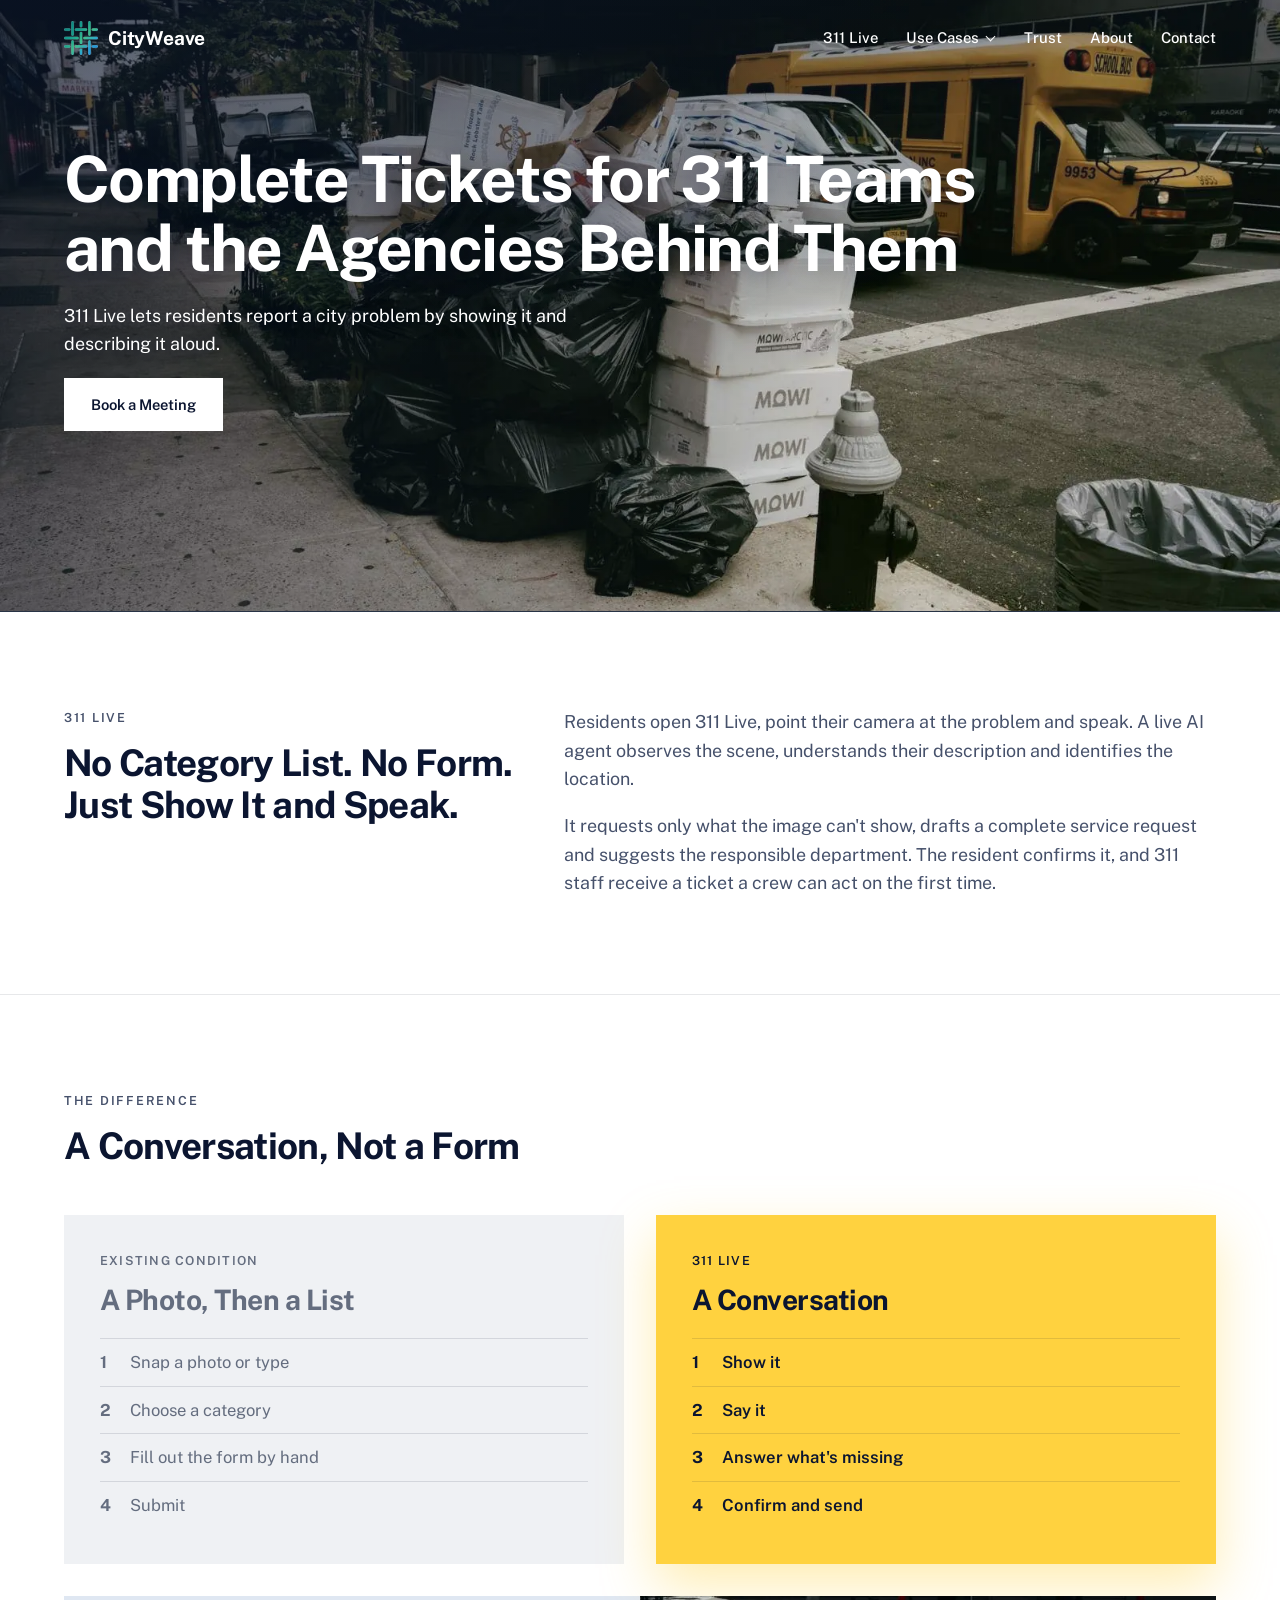
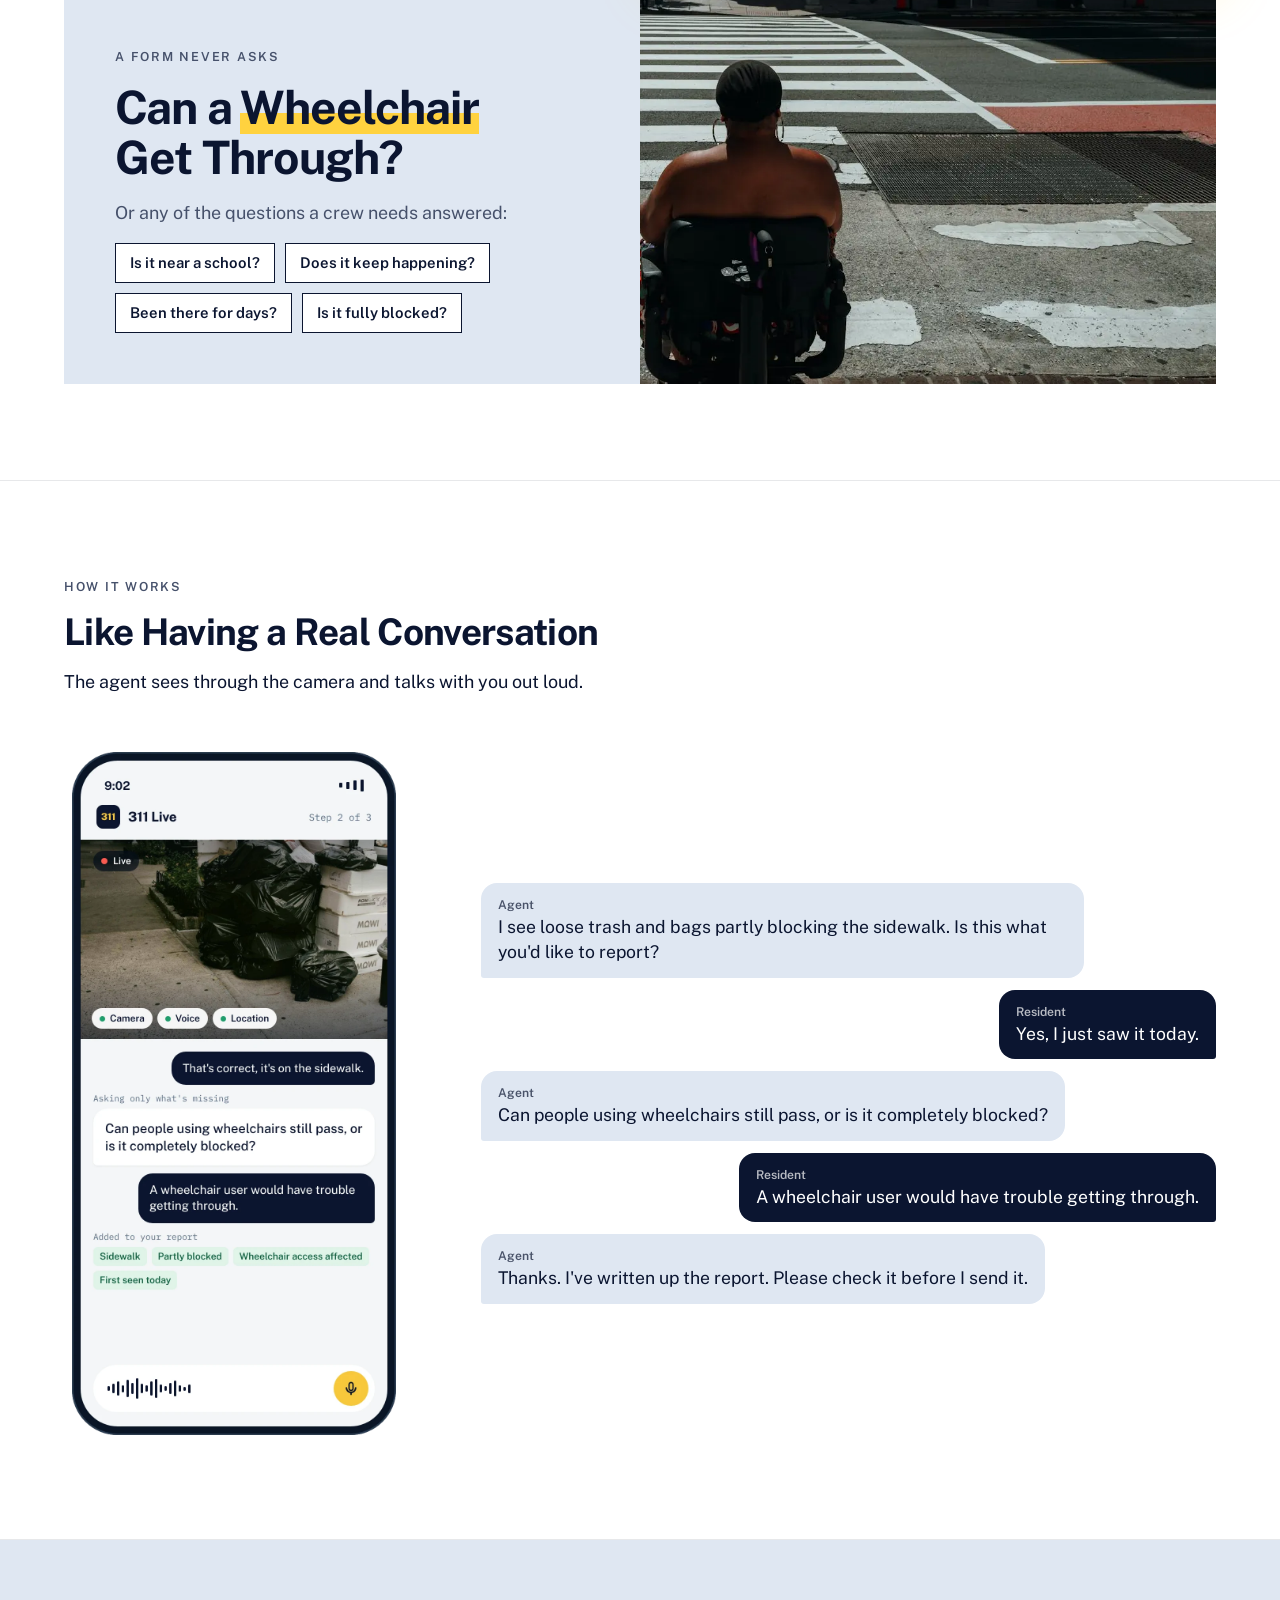
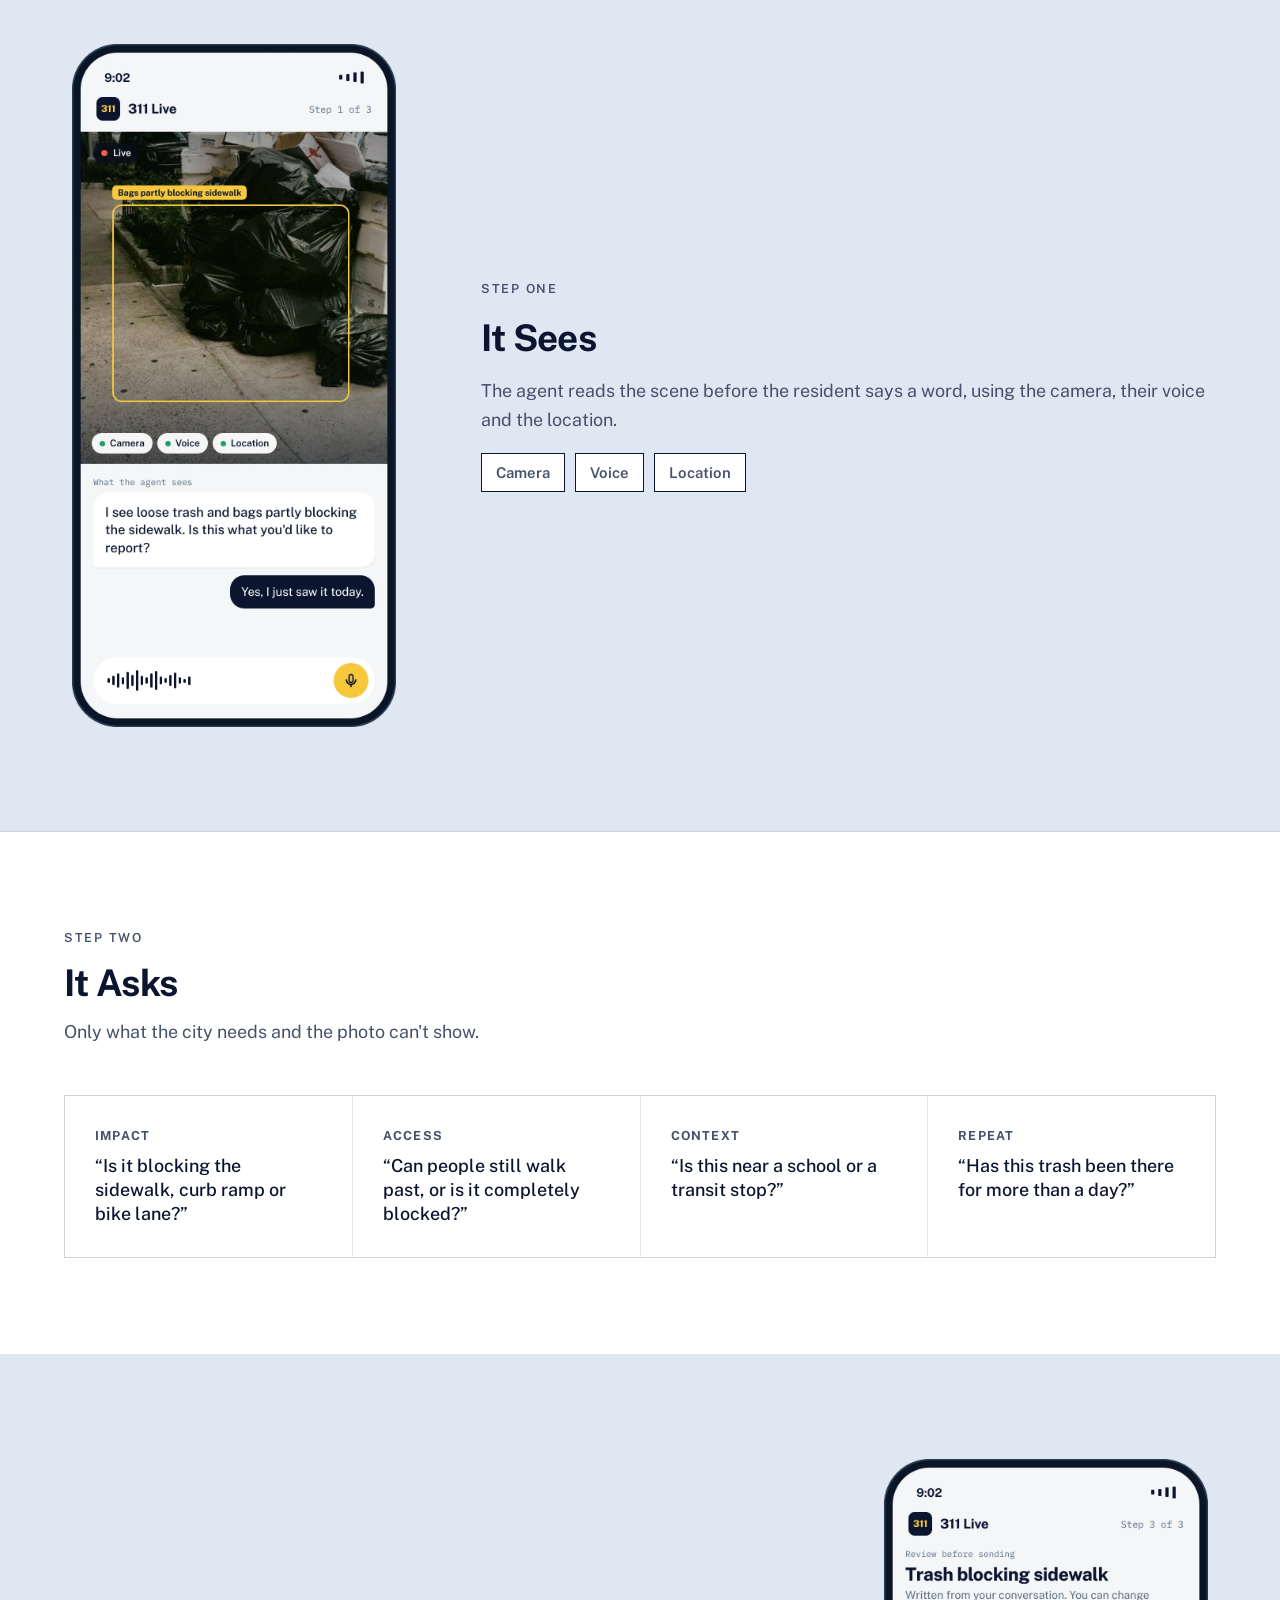
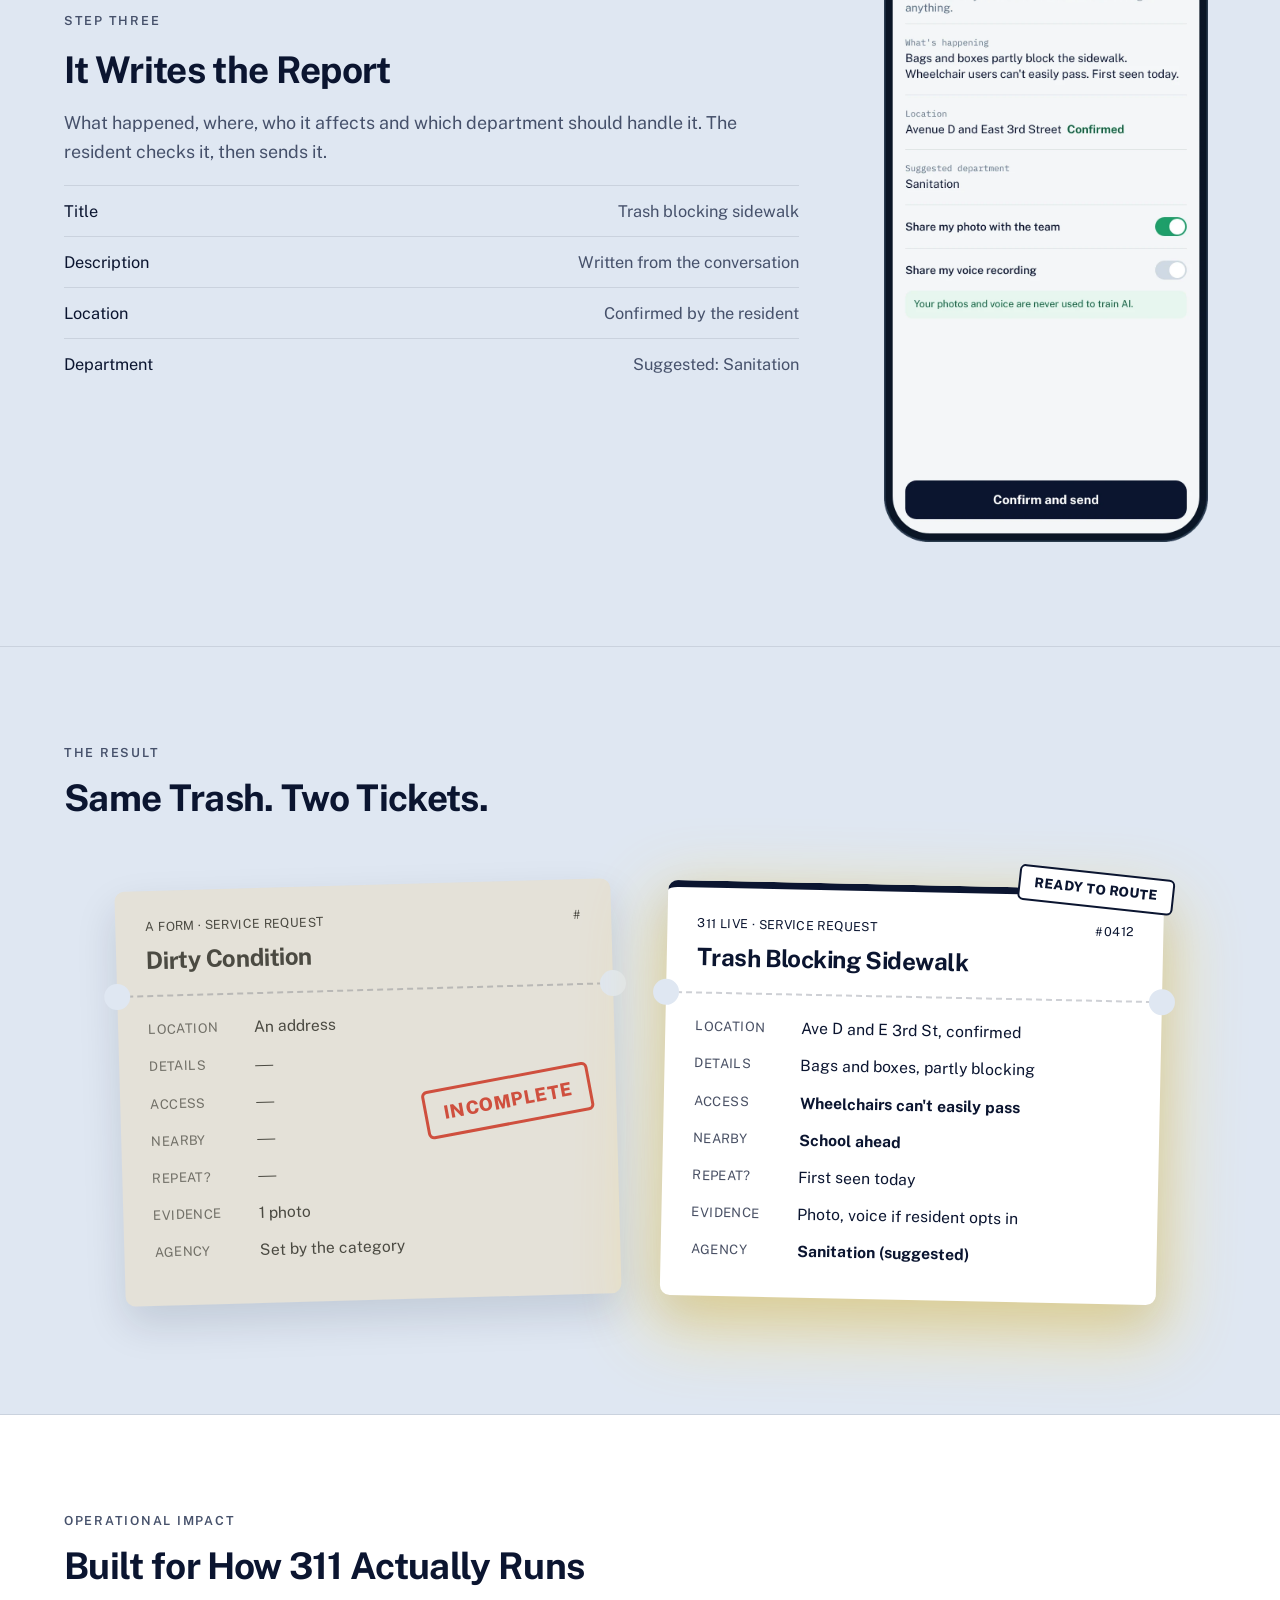
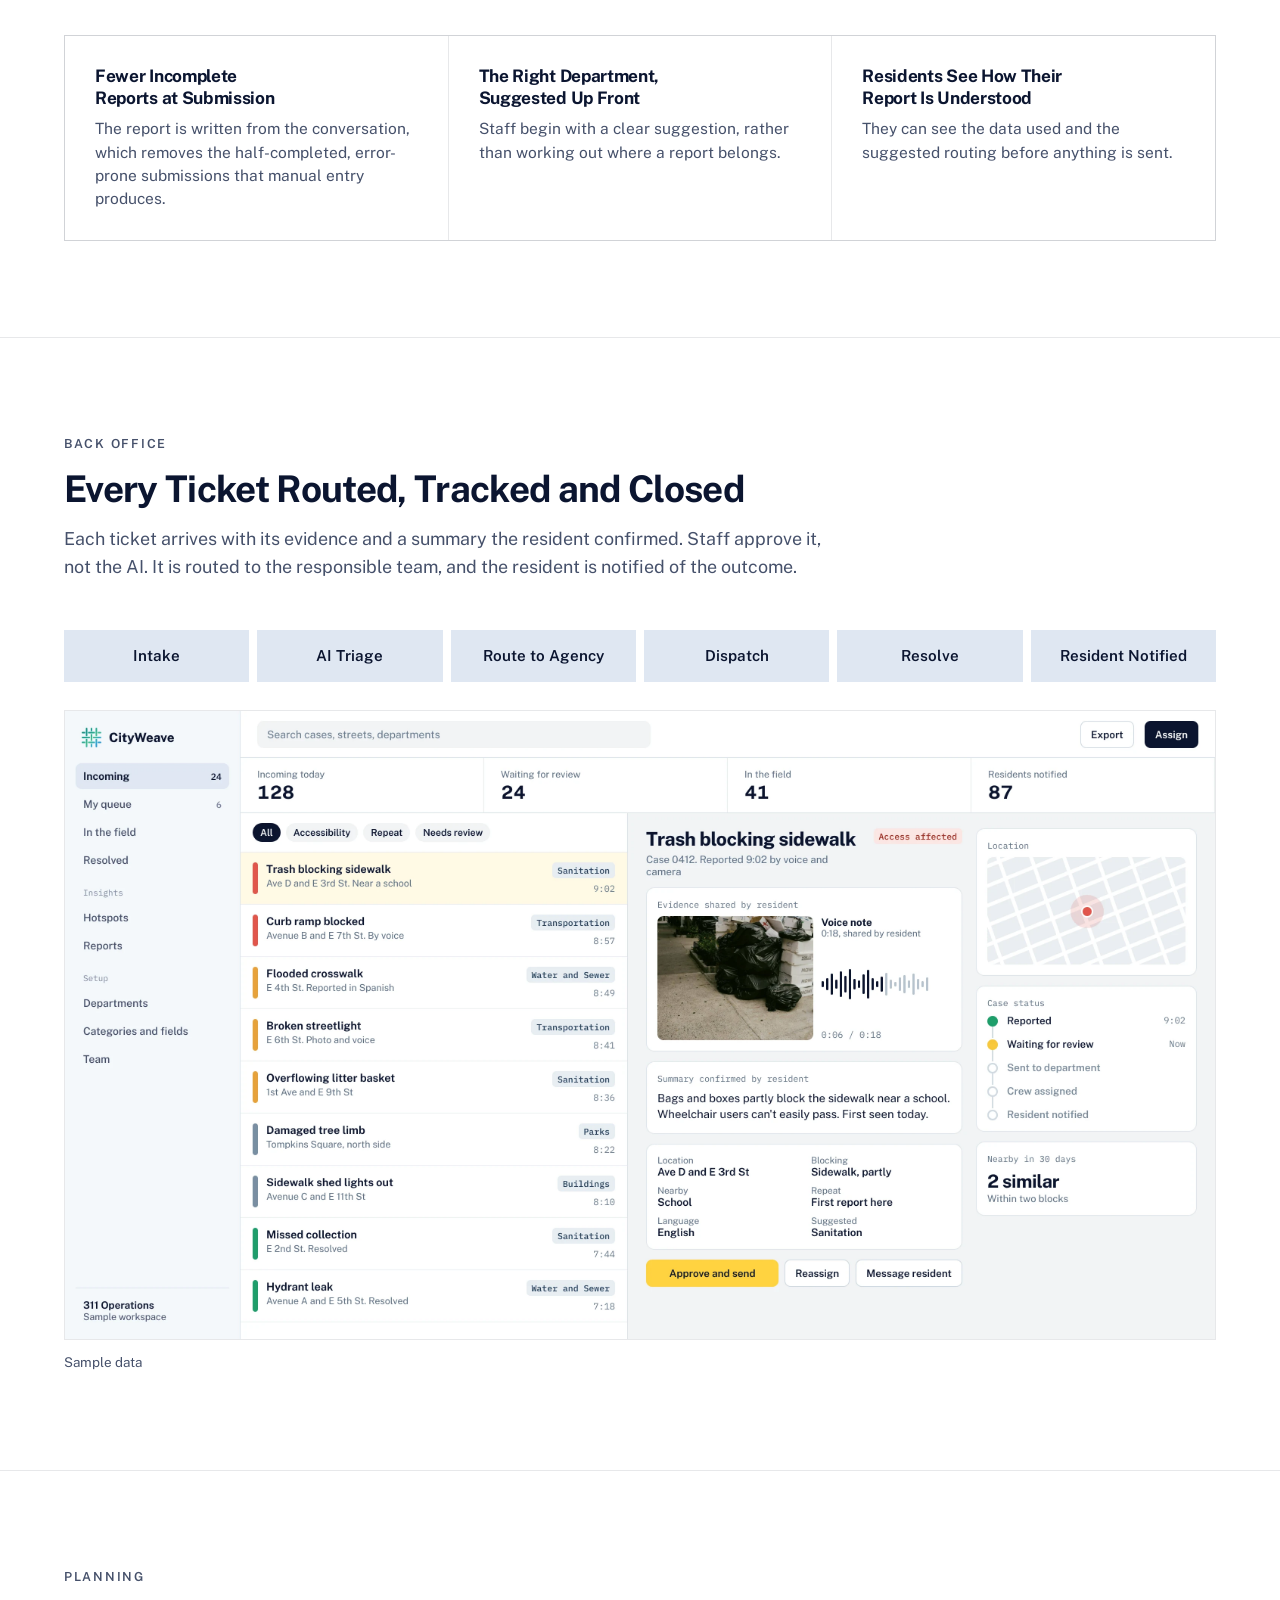
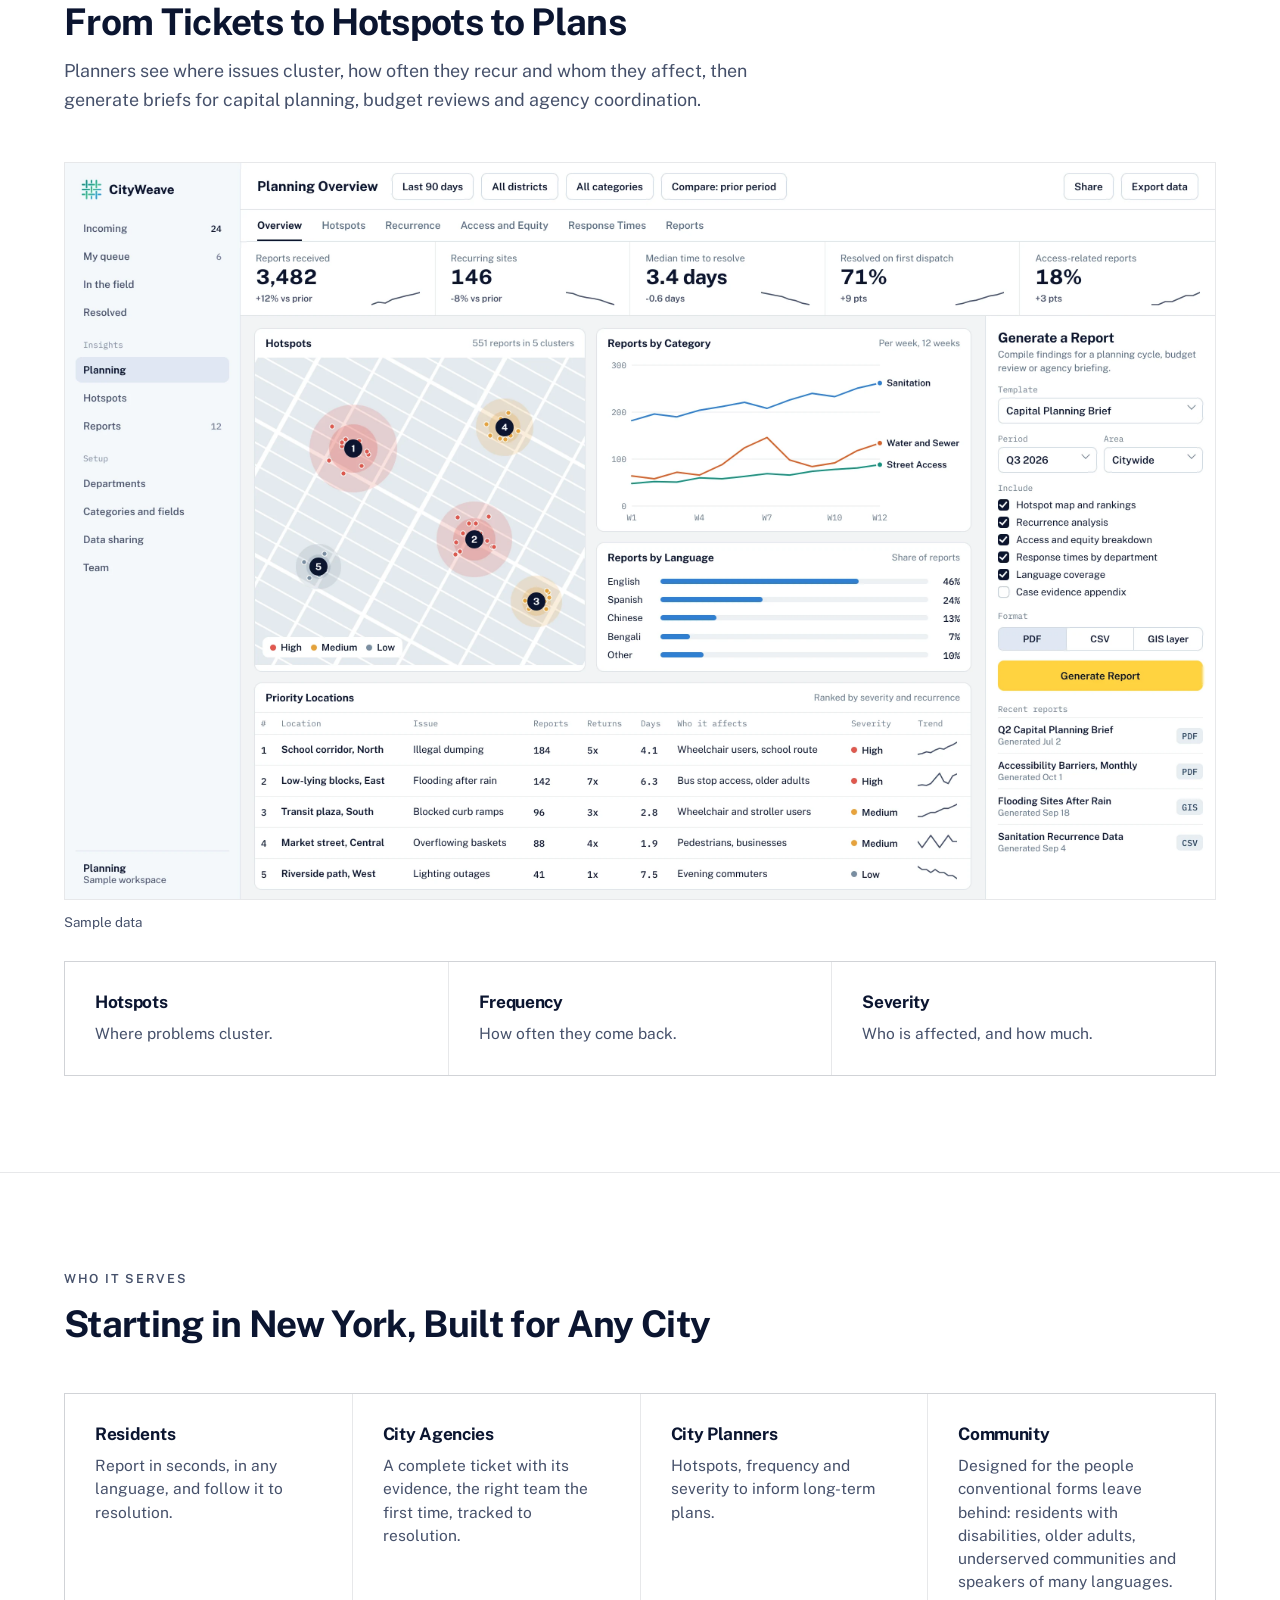
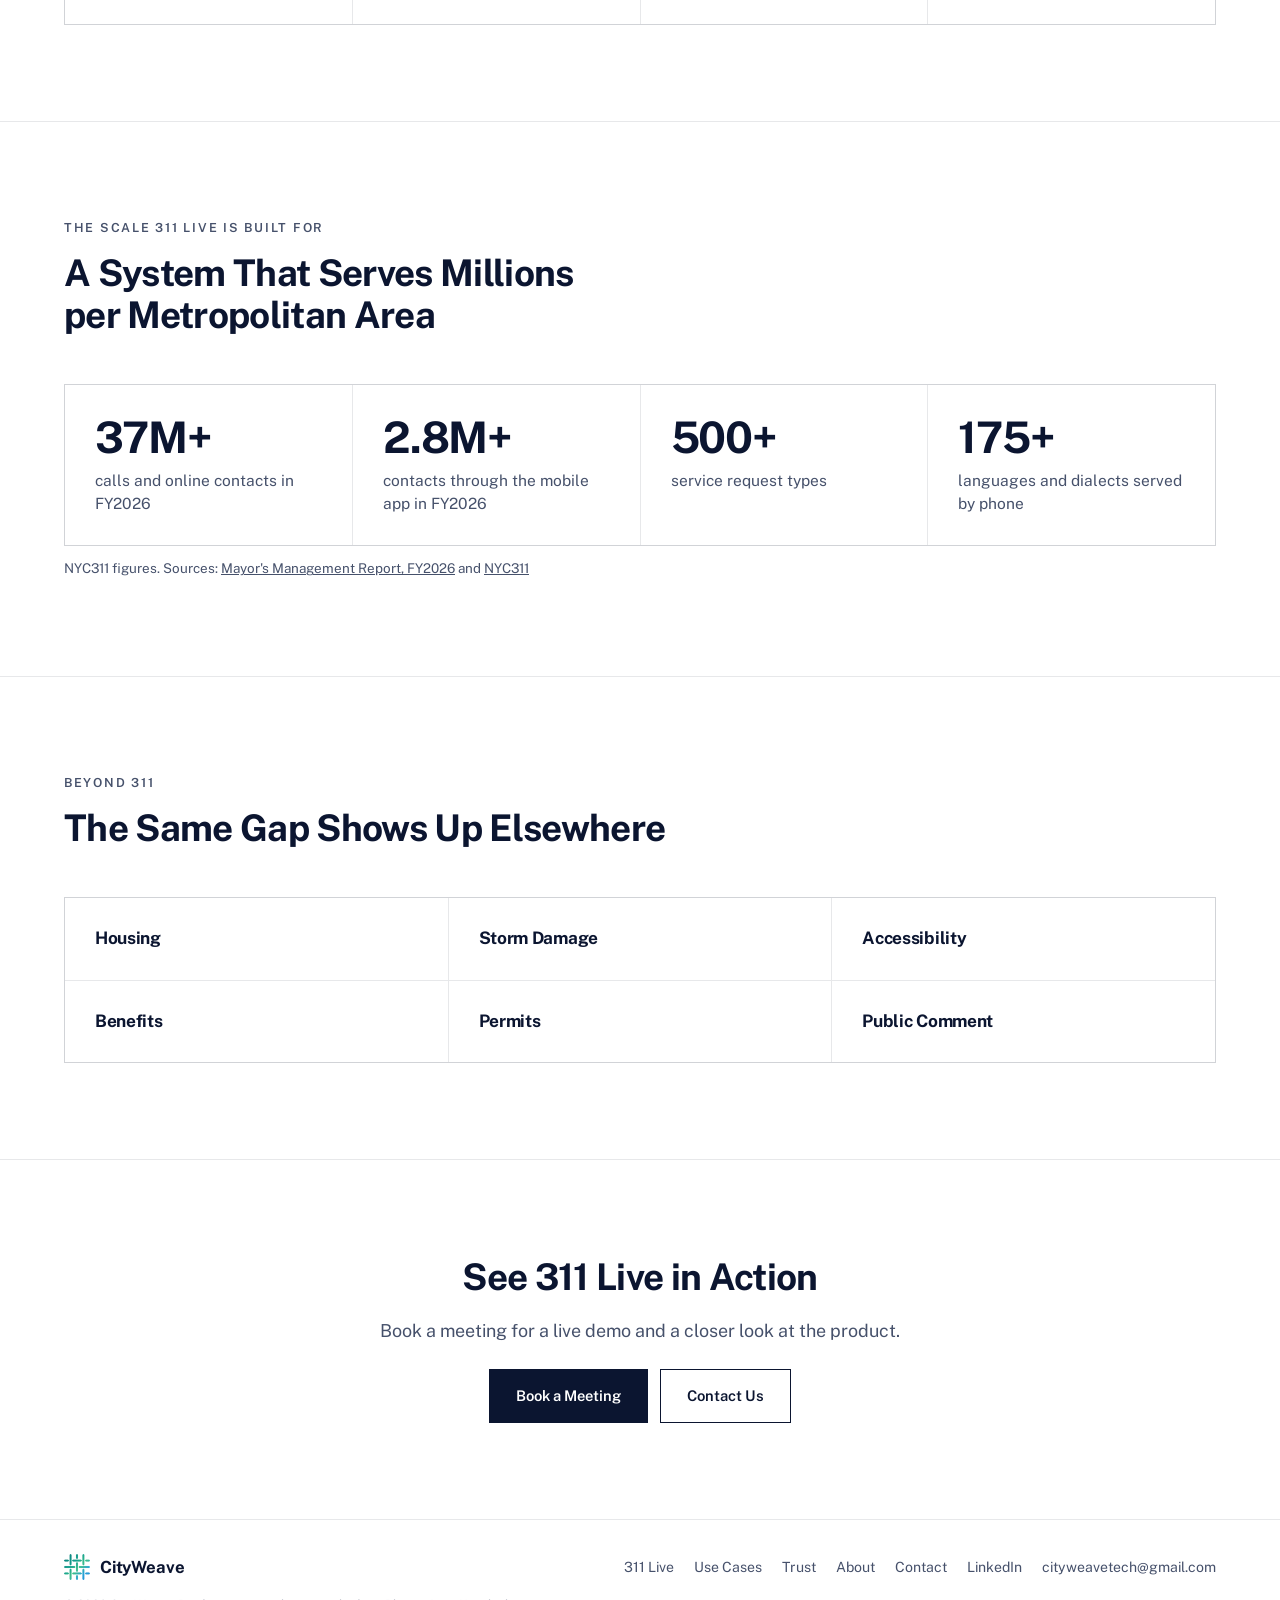
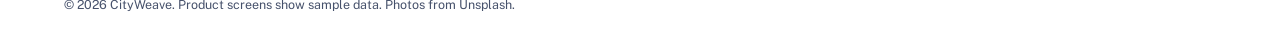
==== 311-live.html @ bf31ac62 "Make home phone screens swipeable on mobile, update The Ask, scale heading and footer Co-Authored-By" ====
<!doctype html>
<html lang="en"><head><meta charset="utf-8"><meta name="viewport" content="width=device-width,initial-scale=1,viewport-fit=cover"><meta name="claude:viewport-fit-sides" content="cover">
<title>311 Live | CityWeave</title><meta name="description" content="311 Live helps city 311 teams turn residents' photos and voice into tickets they can dispatch the first time."><meta property="og:title" content="311 Live | CityWeave"><meta property="og:description" content="311 Live helps city 311 teams turn residents' photos and voice into tickets they can dispatch the first time."><meta property="og:type" content="website">
<link rel="icon" href="assets/favicon.png" type="image/png"><link rel="stylesheet" href="assets/style.css"></head>
<body><header><div class="w bar"><a class="brand" href="index.html"><img src="assets/logo-cityweave.png" width="200" height="200" alt="">CityWeave</a><nav aria-label="Main"><a href="311-live.html">311 Live</a><div class="dd"><a href="use-cases.html" aria-haspopup="true">Use Cases<i class="car"></i></a><div class="ddm"><a href="311-live.html">City</a><a href="field-teams.html">Field Team</a><a href="campuses.html">Campus</a><a href="property.html">Property</a></div></div><a href="trust.html">Trust</a><a href="about.html">About</a><a href="contact.html">Contact</a></nav>
<details class="ham"><summary aria-label="Menu"><i></i><i></i><i></i></summary><div class="hm"><a href="311-live.html">311 Live</a><a href="use-cases.html">Use Cases</a><a class="sub" href="311-live.html">City</a><a class="sub" href="field-teams.html">Field Team</a><a class="sub" href="campuses.html">Campus</a><a class="sub" href="property.html">Property</a><a href="trust.html">Trust</a><a href="about.html">About</a><a href="contact.html">Contact</a></div></details></div></header><main><section class="hero in"><img src="assets/trash.webp" alt="Trash bags and boxes piled on a sidewalk beside a school bus"><div class="w"><h1>Complete Tickets for 311 Teams and the Agencies Behind Them</h1><p>311 Live lets residents report a city problem by showing it and describing it aloud.</p><a class="btn wh" href="https://calendly.com/cityweavetech/30min">Book a Meeting</a></div></section><section class="s"><div class="w two"><div class="a"><span class="lab">311 Live</span><h2>No Category List. No Form. Just Show It and Speak.</h2></div><div class="b"><p>Residents open 311 Live, point their camera at the problem and speak. A live AI agent observes the scene, understands their description and identifies the location.</p><p>It requests only what the image can't show, drafts a complete service request and suggests the responsible department. The resident confirms it, and 311 staff receive a ticket a crew can act on the first time.</p></div></div></section><section class="s"><div class="w"><div class="top"><span class="lab">The Difference</span><h2>A Conversation, Not a Form</h2></div><div class="ex">
<div class="exc"><small>Existing Condition</small><h3>A Photo, Then a List</h3><ol><li><b>1</b>Snap a photo or type</li><li><b>2</b>Choose a category</li><li><b>3</b>Fill out the form by hand</li><li><b>4</b>Submit</li></ol></div>
<div class="exc me"><small>311 Live</small><h3>A Conversation</h3><ol><li><b>1</b>Show it</li><li><b>2</b>Say it</li><li><b>3</b>Answer what's missing</li><li><b>4</b>Confirm and send</li></ol></div></div>
<div class="qs in"><div><span class="lab">A Form Never Asks</span><h2>Can a <em>Wheelchair</em> Get Through?</h2><p style="color:var(--mute);font-size:1.12rem">Or any of the questions a crew needs answered:</p><div class="chips"><span>Is it near a school?</span><span>Does it keep happening?</span><span>Been there for days?</span><span>Is it fully blocked?</span></div></div><img src="assets/wheelchair.webp" loading="lazy" alt="A person using a wheelchair waiting at a crosswalk, seen from behind"></div></div></section><section class="s conv-s"><div class="w"><div class="top"><span class="lab">How It Works</span><h2>Like Having a Real Conversation</h2><p style="font-size:1.12rem">The agent sees through the camera and talks with you out loud.</p></div><div class="conv"><img src="assets/phone-ask.webp" loading="lazy" alt="311 Live showing the camera and a spoken conversation">
<div class="talk"><p class="ag"><small>Agent</small>I see loose trash and bags partly blocking the sidewalk. Is this what you'd like to report?</p><p class="me"><small>Resident</small>Yes, I just saw it today.</p><p class="ag"><small>Agent</small>Can people using wheelchairs still pass, or is it completely blocked?</p><p class="me"><small>Resident</small>A wheelchair user would have trouble getting through.</p><p class="ag"><small>Agent</small>Thanks. I've written up the report. Please check it before I send it.</p></div></div></div></section><section class="s band"><div class="w conv"><img src="assets/phone-see.webp" loading="lazy" alt="The agent identifying trash bags through the camera"><div class="tx"><span class="lab">Step One</span><h2>It Sees</h2><p>The agent reads the scene before the resident says a word, using the camera, their voice and the location.</p><div class="chips"><span>Camera</span><span>Voice</span><span>Location</span></div></div></div></section><section class="s"><div class="w"><div class="top"><span class="lab">Step Two</span><h2>It Asks</h2><p style="color:var(--mute);font-size:1.12rem">Only what the city needs and the photo can't show.</p></div><div class="g g4"><div class="c qq"><small>Impact</small><p>“Is it blocking the sidewalk, curb ramp or bike lane?”</p></div><div class="c qq"><small>Access</small><p>“Can people still walk past, or is it completely blocked?”</p></div><div class="c qq"><small>Context</small><p>“Is this near a school or a transit stop?”</p></div><div class="c qq"><small>Repeat</small><p>“Has this trash been there for more than a day?”</p></div></div></div></section><section class="s band"><div class="w conv rev"><div class="tx"><span class="lab">Step Three</span><h2>It Writes the Report</h2><p>What happened, where, who it affects and which department should handle it. The resident checks it, then sends it.</p><ul class="fl2"><li>Title <span>Trash blocking sidewalk</span></li><li>Description <span>Written from the conversation</span></li><li>Location <span>Confirmed by the resident</span></li><li>Department <span>Suggested: Sanitation</span></li></ul></div><img src="assets/phone-report.webp" loading="lazy" alt="A written report ready for the resident to confirm"></div></section><section class="s band"><div class="w"><div class="top"><span class="lab">The Result</span><h2>Same Trash. Two Tickets.</h2></div><div class="tix"><article class="tkt"><small><span>A Form &middot; Service Request</span><span>#</span></small><h3>Dirty Condition</h3><div class="perf"></div><dl><div><dt>Location</dt><dd>An address</dd></div><div><dt>Details</dt><dd><i class="nil"></i></dd></div><div><dt>Access</dt><dd><i class="nil"></i></dd></div><div><dt>Nearby</dt><dd><i class="nil"></i></dd></div><div><dt>Repeat?</dt><dd><i class="nil"></i></dd></div><div><dt>Evidence</dt><dd>1 photo</dd></div><div><dt>Agency</dt><dd>Set by the category</dd></div></dl><span class="stamp no">Incomplete</span></article>
<article class="tkt ok"><small><span>311 Live &middot; Service Request</span><span>#0412</span></small><h3>Trash Blocking Sidewalk</h3><div class="perf"></div><dl><div><dt>Location</dt><dd>Ave D and E 3rd St, confirmed</dd></div><div><dt>Details</dt><dd>Bags and boxes, partly blocking</dd></div><div><dt>Access</dt><dd><b>Wheelchairs can't easily pass</b></dd></div><div><dt>Nearby</dt><dd><b>School ahead</b></dd></div><div><dt>Repeat?</dt><dd>First seen today</dd></div><div><dt>Evidence</dt><dd>Photo, voice if resident opts in</dd></div><div><dt>Agency</dt><dd><b>Sanitation (suggested)</b></dd></div></dl><span class="stamp go">Ready to Route</span></article></div></div></section><section class="s"><div class="w"><div class="top"><span class="lab">Operational Impact</span><h2>Built for How 311 Actually Runs</h2></div><div class="g g3"><div class="c"><h3>Fewer Incomplete Reports at Submission</h3><p>The report is written from the conversation, which removes the half-completed, error-prone submissions that manual entry produces.</p></div><div class="c"><h3>The Right Department, Suggested Up Front</h3><p>Staff begin with a clear suggestion, rather than working out where a report belongs.</p></div><div class="c"><h3>Residents See How Their Report Is Understood</h3><p>They can see the data used and the suggested routing before anything is sent.</p></div></div></div></section><section class="s"><div class="w"><div class="top"><span class="lab">Back Office</span><h2>Every Ticket Routed, Tracked and Closed</h2><p style="color:var(--mute);font-size:1.12rem">Each ticket arrives with its evidence and a summary the resident confirmed. Staff approve it, not the AI. It is routed to the responsible team, and the resident is notified of the outcome.</p></div><ol class="flow"><li>Intake</li><li>AI Triage</li><li>Route to Agency</li><li>Dispatch</li><li>Resolve</li><li>Resident Notified</li></ol><div class="shotw" tabindex="0" role="group" aria-label="CityWeave back office with a case queue, evidence, summary and status"><img class="shot" src="assets/console-cases.webp" loading="lazy" alt="CityWeave back office with a case queue, evidence, summary and status"></div><p class="cap">Sample data<span class="swipe">. Swipe to see more</span></p></div></section><section class="s"><div class="w"><div class="top"><span class="lab">Planning</span><h2>From Tickets to Hotspots to Plans</h2><p style="color:var(--mute);font-size:1.12rem">Planners see where issues cluster, how often they recur and whom they affect, then generate briefs for capital planning, budget reviews and agency coordination.</p></div><div class="shotw" tabindex="0" role="group" aria-label="Planning dashboard with hotspot map, category trends, language coverage, ranked locations and a report generator"><img class="shot" src="assets/console-hotspots.webp" loading="lazy" alt="Planning dashboard with hotspot map, category trends, language coverage, ranked locations and a report generator"></div><p class="cap">Sample data<span class="swipe">. Swipe to see more</span></p><div style="height:28px"></div><div class="g g3"><div class="c"><h3>Hotspots</h3><p>Where problems cluster.</p></div><div class="c"><h3>Frequency</h3><p>How often they come back.</p></div><div class="c"><h3>Severity</h3><p>Who is affected, and how much.</p></div></div></div></section><section class="s"><div class="w"><div class="top"><span class="lab">Who It Serves</span><h2>Starting in New York, Built for Any City</h2></div><div class="g g4"><div class="c"><h3>Residents</h3><p>Report in seconds, in any language, and follow it to resolution.</p></div><div class="c"><h3>City Agencies</h3><p>A complete ticket with its evidence, the right team the first time, tracked to resolution.</p></div><div class="c"><h3>City Planners</h3><p>Hotspots, frequency and severity to inform long-term plans.</p></div><div class="c"><h3>Community</h3><p>Designed for the people conventional forms leave behind: residents with disabilities, older adults, underserved communities and speakers of many languages.</p></div></div></div></section><section class="s"><div class="w"><div class="top"><span class="lab">The Scale 311 Live Is Built For</span><h2>A System That Serves Millions per Metropolitan Area</h2></div><div class="g g4 stat"><div class="c"><strong>37M+</strong><p>calls and online contacts in FY2026</p></div><div class="c"><strong>2.8M+</strong><p>contacts through the mobile app in FY2026</p></div><div class="c"><strong>500+</strong><p>service request types</p></div><div class="c"><strong>175+</strong><p>languages and dialects served by phone</p></div></div><p class="cap">NYC311 figures. Sources: <a href="https://www.nyc.gov/assets/operations/downloads/pdf/mmr2026/311.pdf">Mayor's Management Report, FY2026</a> and <a href="https://portal.311.nyc.gov/about-nyc-311/">NYC311</a></p></div></section><section class="s"><div class="w"><div class="top"><span class="lab">Beyond 311</span><h2>The Same Gap Shows Up Elsewhere</h2></div><div class="g g3"><div class="c"><h3>Housing</h3></div><div class="c"><h3>Storm Damage</h3></div><div class="c"><h3>Accessibility</h3></div><div class="c"><h3>Benefits</h3></div><div class="c"><h3>Permits</h3></div><div class="c"><h3>Public Comment</h3></div></div></div></section><section class="s ctr"><div class="w"><h2>See 311 Live in Action</h2><p>Book a meeting for a live demo and a closer look at the product.</p><div class="btns"><a class="btn" href="https://calendly.com/cityweavetech/30min">Book a Meeting</a><a class="btn ln" href="mailto:cityweavetech@gmail.com">Contact Us</a></div></div></section></main><footer><div class="w"><a class="brand" href="index.html"><img src="assets/logo-cityweave.png" width="200" height="200" alt="">CityWeave</a><div class="fl"><a href="311-live.html">311 Live</a><a href="use-cases.html">Use Cases</a><a href="trust.html">Trust</a><a href="about.html">About</a><a href="contact.html">Contact</a><a href="https://www.linkedin.com/company/cityweave/">LinkedIn</a><a href="mailto:cityweavetech@gmail.com">cityweavetech@gmail.com</a></div>
<div class="fine">© 2026 CityWeave. Product screens show sample data. Photos from Unsplash.</div></div></footer><script>if('scrollRestoration' in history){history.scrollRestoration='manual'}if(!location.hash){window.scrollTo(0,0)}addEventListener('pageshow',function(){if(!location.hash){window.scrollTo(0,0)}});(function(){var h=document.querySelector('header');function f(){h.classList.toggle('on',window.scrollY>40)}f();addEventListener('scroll',f,{passive:true})})();(function(){var d=document.querySelector('.dd'),m=document.querySelector('.ham');if(d&&window.matchMedia('(hover:none)').matches){d.firstElementChild.addEventListener('click',function(e){if(!d.classList.contains('open')){e.preventDefault();d.classList.add('open')}})}document.addEventListener('click',function(e){if(d&&!d.contains(e.target))d.classList.remove('open');if(m&&m.open&&!m.contains(e.target))m.open=false})})();</script></body></html>
---- assets/style.css ----
/* Layout: Mori's structure. Full-bleed photo hero, 12-column text sections, hairline image grids, one tinted band, centered call to action. */
@font-face{font-family:"Public Sans";src:url(public-sans-latin-wght-normal.woff2) format("woff2");font-weight:100 900;font-display:swap}
:root{--ink:#0B1530;--mute:#46516B;--ice:#DFE7F2;--ice2:#F1F5FA;--line:#0B153019;--yellow:#FFD23F;--white:#fff;--sans:"Public Sans",Helvetica,Arial,sans-serif;--gl:max(24px,env(safe-area-inset-left,0px));--gr:max(24px,env(safe-area-inset-right,0px))}
*{box-sizing:border-box}
html{color-scheme:light}
body{margin:0;background:var(--white);color:var(--ink);font:400 17px/1.6 var(--sans);-webkit-font-smoothing:antialiased}
img{display:block;max-width:100%;height:auto}
a{color:inherit}
h1,h2,h3,p{margin:0}
h1,h2,h3{font-weight:700;letter-spacing:-.018em;text-wrap:balance}
:focus-visible{outline:3px solid var(--yellow);outline-offset:3px}
.w{max-width:1200px;margin-inline:auto;padding-left:var(--gl);padding-right:var(--gr)}
.lab{font-size:.78rem;font-weight:600;letter-spacing:.14em;text-transform:uppercase;color:var(--mute)}
.s{border-bottom:1px solid var(--line);padding-block:clamp(64px,8vw,96px)}
.s h2{font-size:clamp(1.9rem,3vw,2.3rem);line-height:1.15}
.two{display:grid;grid-template-columns:repeat(12,1fr);gap:48px}
.two>.a{grid-column:span 5;display:flex;flex-direction:column;gap:14px}
.two>.b{grid-column:span 7;display:flex;flex-direction:column;gap:18px;font-size:1.12rem;color:var(--mute)}
.top{display:flex;flex-direction:column;gap:14px;margin-bottom:clamp(36px,4vw,48px);max-width:760px}
.btn{display:inline-block;padding:14px 26px;font-size:.92rem;font-weight:600;text-decoration:none;text-align:center;border:1px solid var(--ink);background:var(--ink);color:#fff}
.btn:hover{background:#26335a}
.btn.wh{background:#fff;color:var(--ink);border-color:#fff}.btn.wh:hover{background:var(--yellow);border-color:var(--yellow)}
.btn.ln{background:transparent;color:var(--ink)}.btn.ln:hover{background:var(--ice)}
/* header */
header{position:fixed;inset:0 0 auto;z-index:50;color:#fff;transition:background .25s,color .25s;padding-top:env(safe-area-inset-top,0px)}
header.on{background:#fff;color:var(--ink);box-shadow:0 1px 0 var(--line)}
.bar{height:76px;display:flex;align-items:center;justify-content:space-between;gap:20px}
.brand{display:flex;align-items:center;gap:10px;text-decoration:none;font-weight:700;font-size:1.2rem;letter-spacing:-.01em}
.brand img{width:34px;height:34px}
nav{display:flex;align-items:center;gap:28px;font-size:.93rem;font-weight:500}
nav a{text-decoration:none}nav a:hover{text-decoration:underline;text-underline-offset:5px}
.ham{display:none;position:relative}
.ham summary{list-style:none;cursor:pointer;width:32px;height:24px;display:flex;flex-direction:column;justify-content:space-between;padding:4px 0}
.ham summary::-webkit-details-marker{display:none}
.ham summary i{display:block;height:2px;background:currentColor}
.hm{position:absolute;right:0;top:36px;width:230px;background:#fff;color:var(--ink);padding:10px 18px;box-shadow:0 16px 40px #0b153033;display:flex;flex-direction:column}
.hm a{padding:10px 0;text-decoration:none;font-weight:500;border-bottom:1px solid var(--line)}.hm a:last-child{border:0}
/* hero */
.hero{position:relative;color:#fff;border-bottom:1px solid var(--line);background:#2b3648}
.hero>img{position:absolute;inset:0;width:100%;height:100%;object-fit:cover}
.hero:after{content:"";position:absolute;inset:0;background:linear-gradient(90deg,#0b153080 0,#0b153040 45%,#0b153000 72%),linear-gradient(180deg,#0b153059 0,#0b153000 60%)}
.hero .w{position:relative;z-index:2;padding-top:clamp(130px,16vh,170px);padding-bottom:48px;display:flex;flex-direction:column;gap:20px;align-items:flex-start}
.hero h1{font-size:clamp(2.5rem,5vw,4rem);line-height:1.08;max-width:15em;letter-spacing:-.025em;text-shadow:0 1px 24px #0b153059}
.hero p{font-size:clamp(1.05rem,1.4vw,1.2rem);max-width:33em;line-height:1.55;text-shadow:0 1px 16px #0b153080}
.hero.home{min-height:max(640px,min(100vh,900px))}
.hero.in{min-height:max(460px,min(68vh,620px))}
/* hairline grids */
.g{display:grid;gap:1px;background:var(--line);border:1px solid var(--line)}
.g>*{background:#fff;min-width:0}
.g2{grid-template-columns:repeat(2,1fr)}.g3{grid-template-columns:repeat(3,1fr)}.g4{grid-template-columns:repeat(4,1fr)}.g5{grid-template-columns:repeat(5,1fr)}
.card{display:flex;flex-direction:column;text-decoration:none}
.card img{width:100%;aspect-ratio:3/2;object-fit:cover}
.card div{padding:clamp(22px,2.6vw,32px);display:flex;flex-direction:column;gap:8px}
.card h3{font-size:1.25rem}.card p{color:var(--mute);font-size:1rem}
.card span{margin-top:10px;font-size:.92rem;font-weight:600}
.card:hover span{text-decoration:underline;text-underline-offset:4px}
.c{padding:clamp(22px,2.4vw,30px);display:flex;flex-direction:column;gap:8px}
.c h3{font-size:1.08rem;line-height:1.25}.c p{color:var(--mute);font-size:.97rem;line-height:1.5}
.c img{width:44px;height:44px;margin-bottom:6px}
.wide{width:100%}
.shot{border:1px solid var(--line);width:100%}
.cap{margin-top:12px;font-size:.84rem;color:var(--mute)}
.band{background:var(--ice)}
.band .two>.b{color:var(--ink)}
.phones{display:grid;gap:clamp(16px,3vw,36px);align-items:start}
.phones.p3{grid-template-columns:repeat(3,1fr);max-width:960px;margin-inline:auto}
.phones.p4{grid-template-columns:repeat(4,1fr)}
figure{margin:0;display:flex;flex-direction:column;gap:12px;min-width:0}
figcaption{font-size:.95rem;color:var(--mute);line-height:1.4}figcaption b{display:block;color:var(--ink);font-size:1.05rem}
.logos{display:grid;grid-template-columns:repeat(3,1fr)}
.logos>div{padding:30px 24px;display:flex;align-items:center;justify-content:center;gap:16px}
.logos img{max-height:84px;width:auto}
.logos .u img{max-height:62px}
.ctr{text-align:center}.ctr .w{display:flex;flex-direction:column;align-items:center;gap:18px}
.ctr p{color:var(--mute);font-size:1.12rem;max-width:32em}
.btns{display:flex;flex-wrap:wrap;gap:12px;justify-content:center;margin-top:6px}
dl{margin:0}.tk dl div{display:grid;grid-template-columns:100px 1fr;gap:10px;padding:10px 0;border-top:1px solid var(--line);font-size:.97rem}
.tk dt{color:var(--mute)}.tk dd{margin:0;font-weight:500}
.tk h3{font-size:1.3rem;margin:4px 0 12px}
.tk .c.o{background:var(--ice2)}.tk .c.o dd{font-weight:400;color:var(--mute)}
.conv{display:grid;grid-template-columns:minmax(0,340px) minmax(0,1fr);gap:clamp(32px,6vw,80px);align-items:center}
.talk{display:flex;flex-direction:column;gap:12px;font-size:1.1rem;line-height:1.4}
.talk p{max-width:82%;padding:13px 17px;border-radius:16px}
.talk .ag{background:var(--ice);border-bottom-left-radius:3px;align-self:flex-start}
.talk .me{background:var(--ink);color:#fff;border-bottom-right-radius:3px;align-self:flex-end}
.talk small{display:block;font-size:.76rem;font-weight:600;opacity:.7;margin-bottom:2px}
.mail{font-weight:600;overflow-wrap:anywhere}
footer{padding-block:34px;font-size:.88rem;color:var(--mute);padding-bottom:max(34px,env(safe-area-inset-bottom,0px))}
footer .w{display:flex;flex-wrap:wrap;gap:14px 28px;align-items:center;justify-content:space-between}
footer .brand{color:var(--ink);font-size:1.05rem}footer .brand img{width:26px;height:26px}
.fl{display:flex;flex-wrap:wrap;gap:8px 20px}.fl a{text-decoration:none}.fl a:hover{text-decoration:underline}
.fine{flex-basis:100%;font-size:.78rem}
@media (max-width:900px){
 nav{display:none}.ham{display:block}
 .conv{grid-template-columns:1fr}.conv>img{max-width:min(300px,100%);margin-inline:auto}
 .two{grid-template-columns:1fr;gap:18px}.two>.a,.two>.b{grid-column:auto}
 .g3,.g4,.g5{grid-template-columns:repeat(2,1fr)}
 .phones.p4{grid-template-columns:repeat(2,1fr)}
}
@media (max-width:620px){
 body{font-size:16px}
 .g2,.g3,.g4,.g5{grid-template-columns:1fr}
 .phones.p3{grid-template-columns:1fr;max-width:300px;margin-inline:auto}
 .phones.p4{display:flex;gap:16px;overflow-x:auto;scroll-snap-type:x mandatory;-webkit-overflow-scrolling:touch;scrollbar-width:none;margin-inline:calc(-1*var(--gl)) calc(-1*var(--gr));padding-inline:var(--gl) var(--gr);scroll-padding-inline:var(--gl)}
 .phones.p4::-webkit-scrollbar{display:none}
 .phones.p4>figure{flex:0 0 min(76vw,300px);scroll-snap-align:start}
 .phones.p4:after{content:"";flex:0 0 1px}
 .swipe2{display:block}
 .logos{grid-template-columns:1fr}
 .hero.home{min-height:max(600px,min(100vh,900px))}
 .hero:after{background:linear-gradient(180deg,#0b153099 0,#0b153073 50%,#0b153000 72%)}
 .btns,.btns .btn{width:100%}
}
@media (prefers-reduced-motion:reduce){header{transition:none}}

/* kraft tickets, after the pitch deck */
.tix{display:grid;grid-template-columns:1fr 1fr;gap:clamp(24px,4vw,48px);max-width:1040px;margin-inline:auto;padding-block:18px}
.tkt{position:relative;background:#E4E1D8;color:#4B4A42;border-radius:10px;padding:26px 30px 28px;transform:rotate(-1.6deg);box-shadow:0 18px 40px #0b153022;min-width:0}
.tkt.ok{background:#fff;color:var(--ink);transform:rotate(1.2deg);border-top:7px solid var(--ink);box-shadow:0 24px 70px 10px #ffd23f73,0 18px 40px #0b153022}
.tkt small{display:flex;justify-content:space-between;gap:12px;font-size:.78rem;letter-spacing:.03em;text-transform:uppercase}
.tkt h3{font-size:clamp(1.2rem,1.9vw,1.5rem);margin-top:4px;color:inherit}
.perf{position:relative;border-top:2px dashed #0b153033;margin:16px -30px 14px}
.perf:before,.perf:after{content:"";position:absolute;top:-14px;width:26px;height:26px;border-radius:50%;background:var(--ice)}
.perf:before{left:-13px}.perf:after{right:-13px}
.tkt dl div{display:grid;grid-template-columns:96px 1fr;gap:10px;padding:6px 0;font-size:.98rem}
.tkt dt{font-size:.82rem;letter-spacing:.03em;text-transform:uppercase;opacity:.75;padding-top:2px}
.tkt dd{margin:0}.tkt dd b{font-weight:700}
.tkt i.nil{display:inline-block;width:18px;height:1px;background:currentColor;vertical-align:middle}
.stamp{position:absolute;font-weight:800;letter-spacing:.04em;text-transform:uppercase;border-radius:6px}
.stamp.no{right:24px;top:47%;color:#CF4F3E;border:3px solid #CF4F3E;padding:7px 16px;font-size:1.15rem;transform:rotate(-9deg)}
.stamp.go{right:-10px;top:-24px;background:#fff;color:var(--ink);border:2.5px solid var(--ink);padding:5px 14px;font-size:.84rem;transform:rotate(5deg)}
.stat strong{font-size:clamp(2.2rem,3.4vw,2.9rem);font-weight:700;letter-spacing:-.025em;line-height:1.05}
.stat small{font-size:.8rem;color:var(--mute);line-height:1.4;margin-top:6px}
.ex{display:grid;grid-template-columns:1fr 1fr;gap:clamp(20px,3vw,32px);align-items:stretch}
.exc{padding:clamp(24px,3vw,36px);display:flex;flex-direction:column;gap:6px;background:#EFF1F4;color:#646D7F}
.exc.me{background:var(--yellow);color:var(--ink);box-shadow:0 22px 50px #ffd23f66}
.exc small{font-size:.78rem;font-weight:600;letter-spacing:.1em;text-transform:uppercase}
.exc h3{font-size:clamp(1.4rem,2.2vw,1.8rem);color:inherit;margin-bottom:10px}
.exc ol{list-style:none;margin:0;padding:0;display:flex;flex-direction:column}
.exc li{display:grid;grid-template-columns:30px 1fr;padding:12px 0;border-top:1px solid #0b15301f;font-size:1.04rem;line-height:1.35}
.exc.me li{font-weight:600}.exc li b{font-weight:700}
.qs{display:grid;grid-template-columns:1fr 1fr;background:var(--ice);border-bottom:1px solid var(--line)}
.qs>div{padding:clamp(48px,7vw,88px) clamp(24px,5vw,72px);display:flex;flex-direction:column;gap:16px;justify-content:center}
.qs>img{width:100%;height:100%;min-height:340px;object-fit:cover}
.qs h2{font-size:clamp(2.1rem,3.6vw,3rem);line-height:1.08;font-weight:700;letter-spacing:-.02em}
.qs em{font-style:normal;background:linear-gradient(transparent 62%,var(--yellow) 62%)}
.chips{display:flex;flex-wrap:wrap;gap:10px}.chips span{border:1px solid var(--ink);padding:7px 14px;font-size:.93rem;font-weight:600;background:#fff}
.tx{display:flex;flex-direction:column;gap:18px;font-size:1.12rem;color:var(--mute)}
.tx h2{color:var(--ink);font-size:clamp(1.9rem,3vw,2.3rem);line-height:1.15}
.conv.rev{grid-template-columns:minmax(0,1fr) minmax(0,340px)}
.fl2{margin:0;padding:0;list-style:none;display:flex;flex-direction:column;color:var(--ink);font-size:1.02rem}
.fl2 li{display:flex;justify-content:space-between;gap:16px;padding:12px 0;border-top:1px solid var(--line)}.fl2 li span{color:var(--mute)}
.qq small{font-size:.78rem;font-weight:700;letter-spacing:.1em;text-transform:uppercase;color:var(--mute)}
.qq p{color:var(--ink);font-size:1.12rem;line-height:1.35;font-weight:500}
.rt{display:grid;grid-template-columns:1fr auto;border-top:1px solid #0b153033;font-size:1.04rem}
.rt>*{padding:13px 0;border-bottom:1px solid #0b153033}.rt b{font-weight:700;text-align:right;padding-left:16px}
.flow{list-style:none;margin:0 0 28px;padding:0;display:grid;grid-template-columns:repeat(6,1fr);gap:8px}
.flow li{background:var(--ice);padding:14px 12px;font-weight:600;font-size:.95rem;text-align:center;position:relative}
.more{display:inline-block;margin-top:22px;font-weight:600;text-underline-offset:4px}
@media (max-width:900px){.ex,.qs{grid-template-columns:1fr}.conv.rev{grid-template-columns:1fr}.conv.rev>img{order:-1}.flow{grid-template-columns:repeat(3,1fr)}}
@media (max-width:620px){.flow{grid-template-columns:repeat(2,1fr)}}
.dd{position:relative;padding-block:14px}
.car{display:inline-block;width:7px;height:7px;margin:0 2px 3px 8px;border-right:1.6px solid currentColor;border-bottom:1.6px solid currentColor;transform:rotate(45deg)}
.ddm{display:none;position:absolute;left:-18px;top:100%;min-width:190px;background:#fff;color:var(--ink);box-shadow:0 16px 40px #0b153033;flex-direction:column;padding:8px 0}
.dd.open .ddm{display:flex}
@media (hover:hover){.dd:hover .ddm,.dd:focus-within .ddm{display:flex}}
.ddm a{padding:9px 18px;white-space:nowrap}.ddm a:hover{background:var(--ice);text-decoration:none}
.hm a.sub{padding-left:16px;font-weight:400;color:var(--mute)}
.hero .uph{position:absolute;left:auto;top:auto;right:max(4vw,calc((100vw - 1200px)/2 + 40px));bottom:-150px;width:300px;height:auto;z-index:2;filter:drop-shadow(0 24px 40px #0b153080)}
.hero.in{overflow:hidden}
.qs.in{margin-top:clamp(20px,3vw,32px);border:0}
.qs.in>div{padding:clamp(32px,4vw,56px)}
.qs.in>img{min-height:280px}
@media (max-width:1180px){.hero .uph{display:none}}
.shotw{overflow-x:auto;-webkit-overflow-scrolling:touch}
.swipe{display:none}.swipe2{display:none;margin-top:14px;font-size:.84rem;color:var(--mute)}
@media (max-width:760px){.swipe{display:inline}}
@media (min-width:621px) and (max-width:900px){.g3>:last-child:nth-child(odd),.g5>:last-child:nth-child(odd){grid-column:1/-1}}
@media (max-width:760px){.shotw .shot{width:820px;max-width:none}}
.bigc{display:flex;justify-content:center;margin-top:clamp(36px,5vw,56px)}
.btn.big{background:var(--yellow);border-color:var(--yellow);color:var(--ink);font-size:clamp(1.1rem,1.6vw,1.3rem);font-weight:700;padding:20px 48px;box-shadow:0 14px 34px #ffd23f73}
.btn.big:hover{background:#ffc400;border-color:#ffc400}
@media (max-width:620px){.btn.big{width:100%}}
/* comparison */
.vs{display:grid;grid-template-columns:repeat(3,1fr) 1.25fr;gap:14px;align-items:stretch}
.vc{background:#EFF1F4;color:#7E8798;padding:26px 22px;display:flex;flex-direction:column;gap:16px;min-width:0}
.vc svg.ic{width:42px;height:42px}
.vc h3{font-size:1.08rem;color:#646D7F}
.vc ul{list-style:none;margin:0;padding:0;display:flex;flex-direction:column;gap:11px;font-size:.92rem}
.vc li{display:grid;grid-template-columns:20px 1fr;gap:9px;line-height:1.3}
.vc li svg{width:18px;height:18px;margin-top:1px}
.vc.me{background:var(--yellow);color:var(--ink);padding:36px 28px;margin-block:-14px;box-shadow:0 22px 50px #ffd23f66}
.vc.me h3{color:var(--ink);font-size:1.5rem}
.vc.me ul{font-size:1.03rem;font-weight:600}
.pic{width:100%;height:clamp(240px,34vw,460px);object-fit:cover}
@media (max-width:900px){.vs{grid-template-columns:repeat(3,1fr)}.vc.me{grid-column:1/-1;grid-row:1;margin:0 0 4px}}
@media (max-width:760px){.tix{grid-template-columns:1fr;gap:48px}.tkt,.tkt.ok{transform:none}.stamp.go{right:10px}}
@media (max-width:620px){.vs{grid-template-columns:1fr}.stamp.no{top:43%;bottom:auto;right:16px;font-size:1rem}}
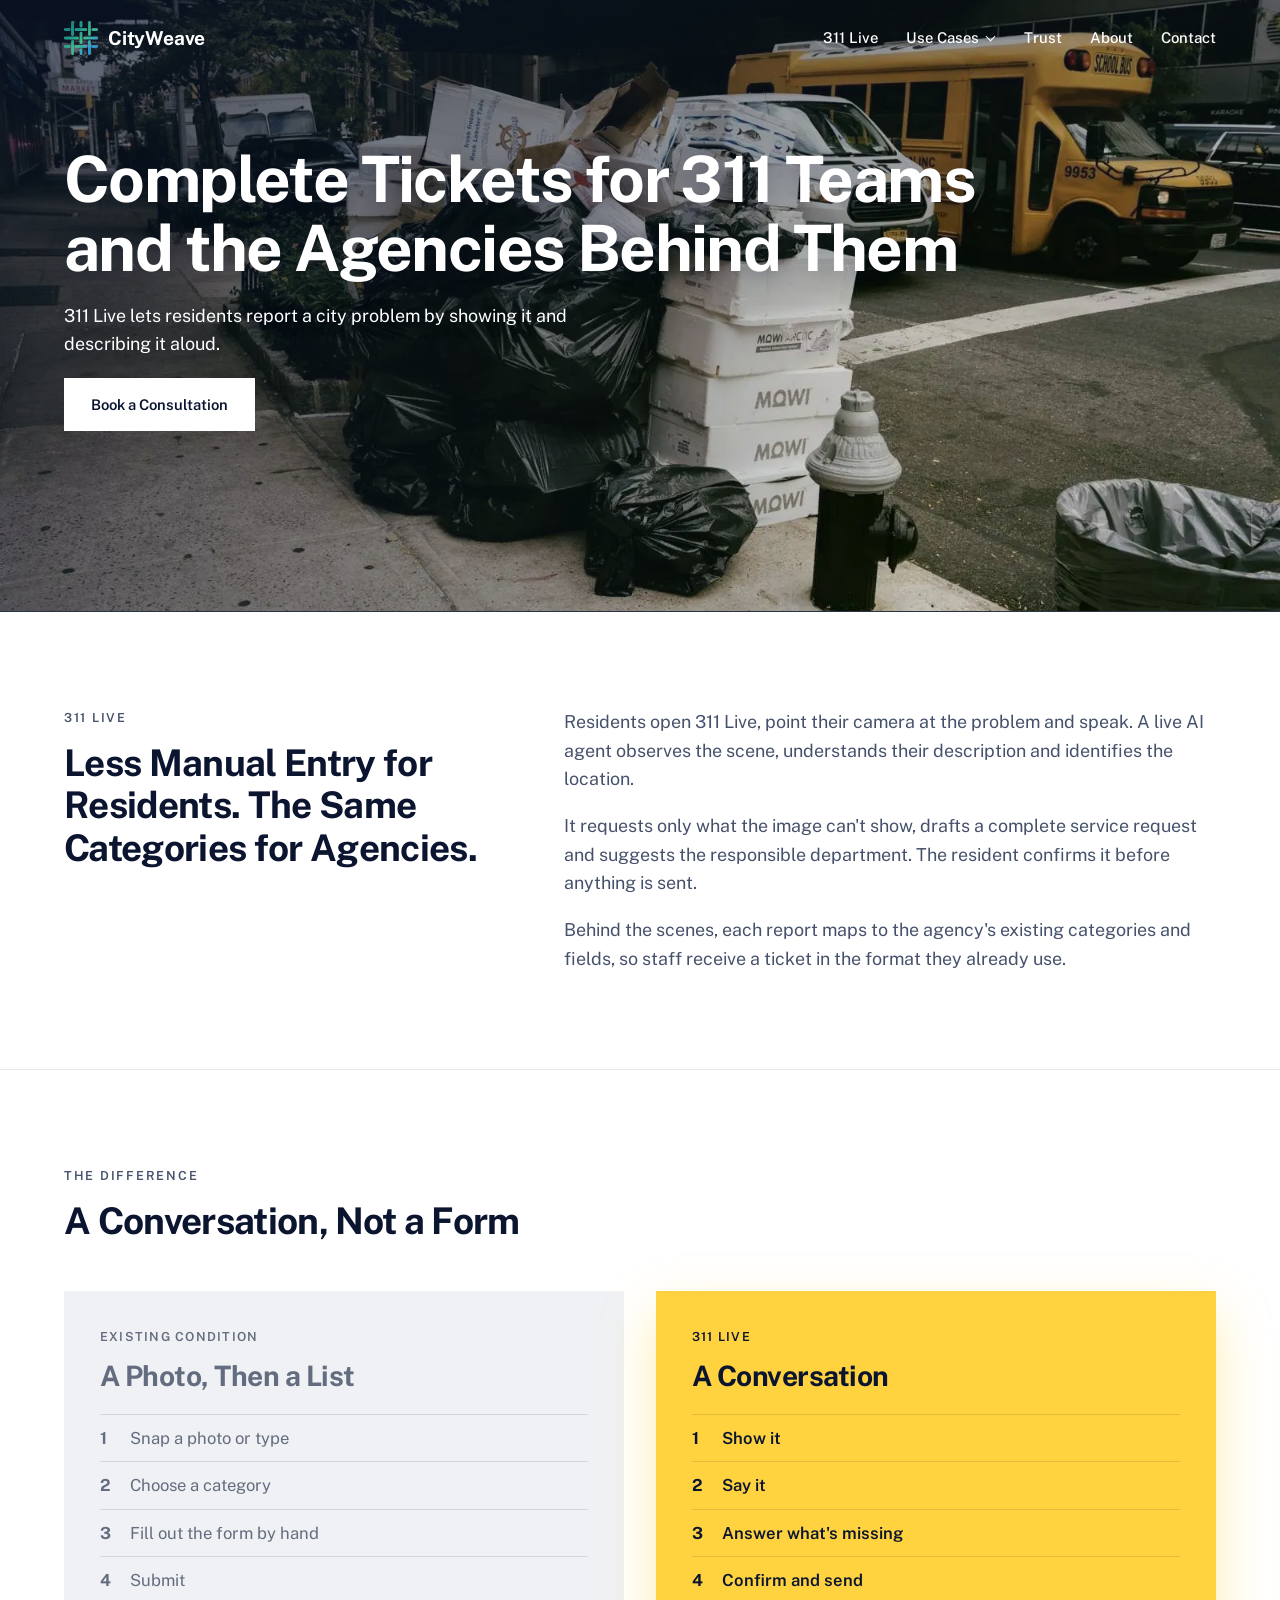
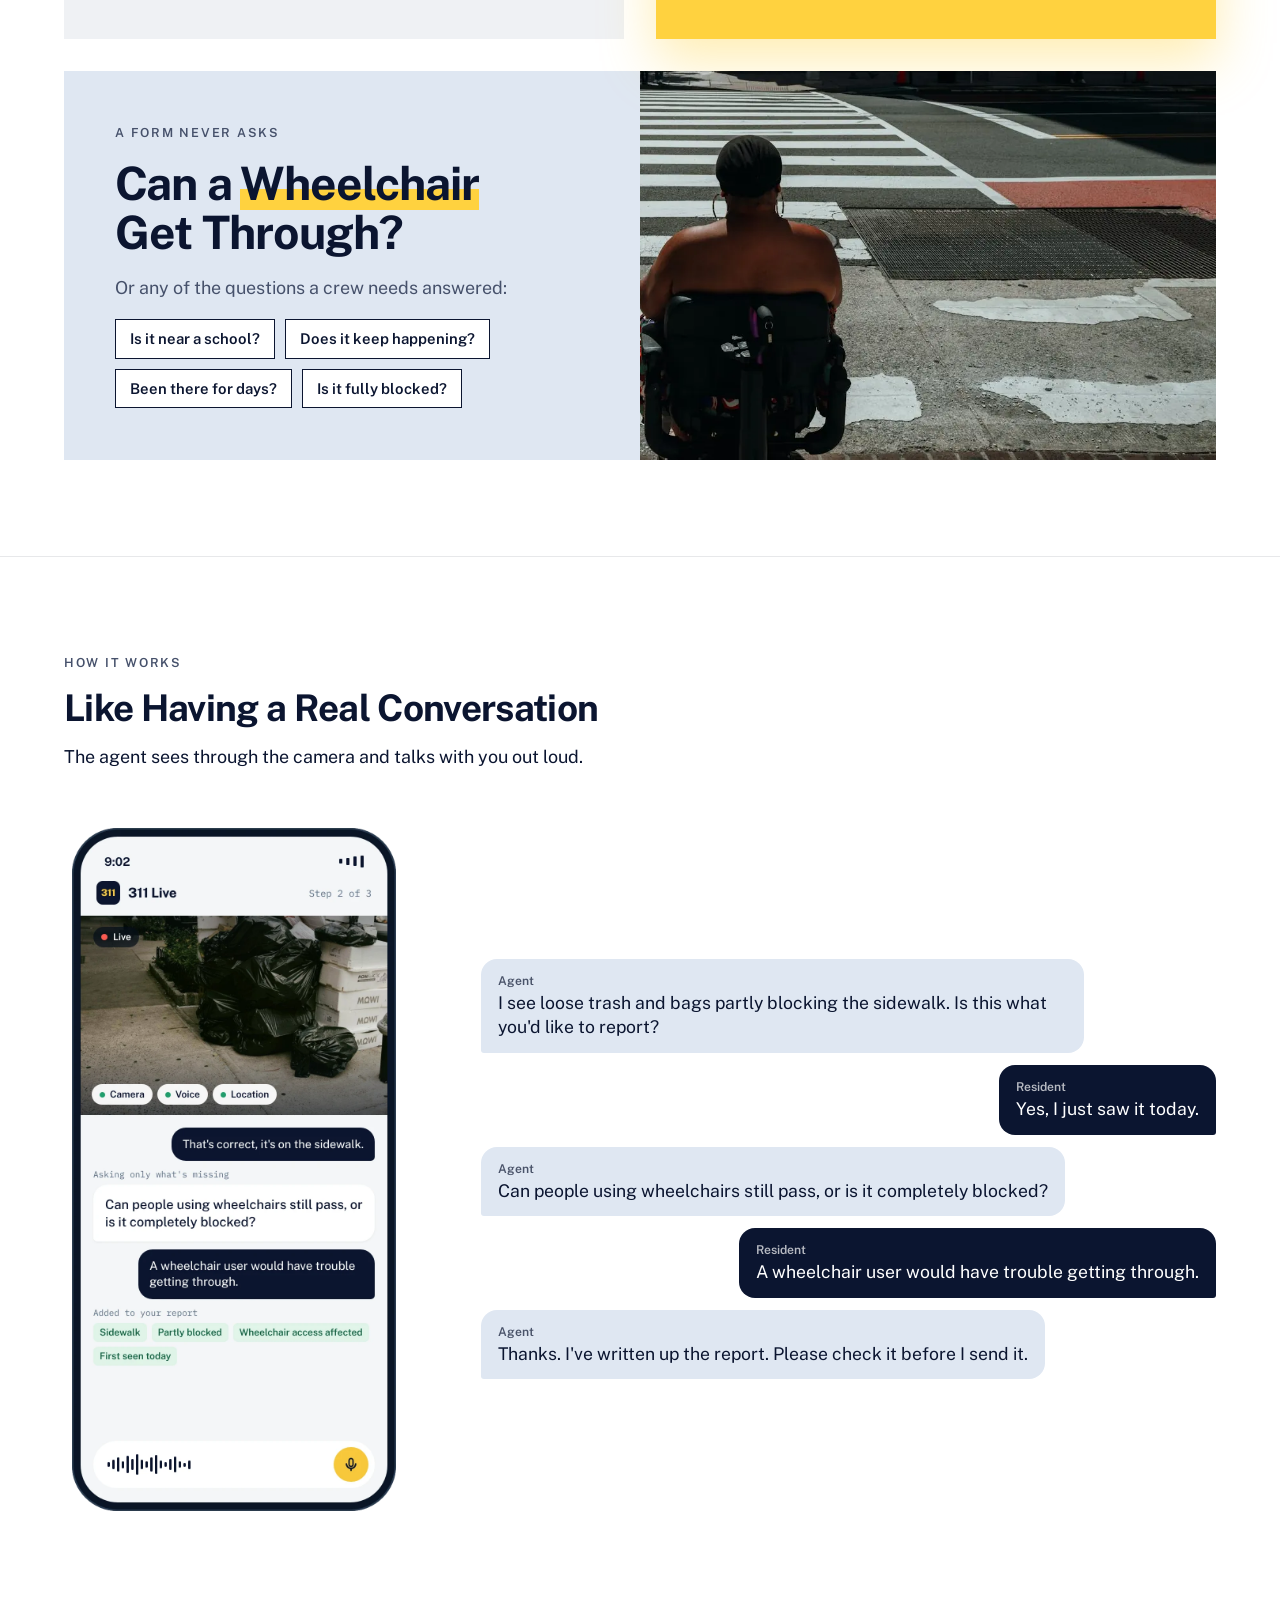
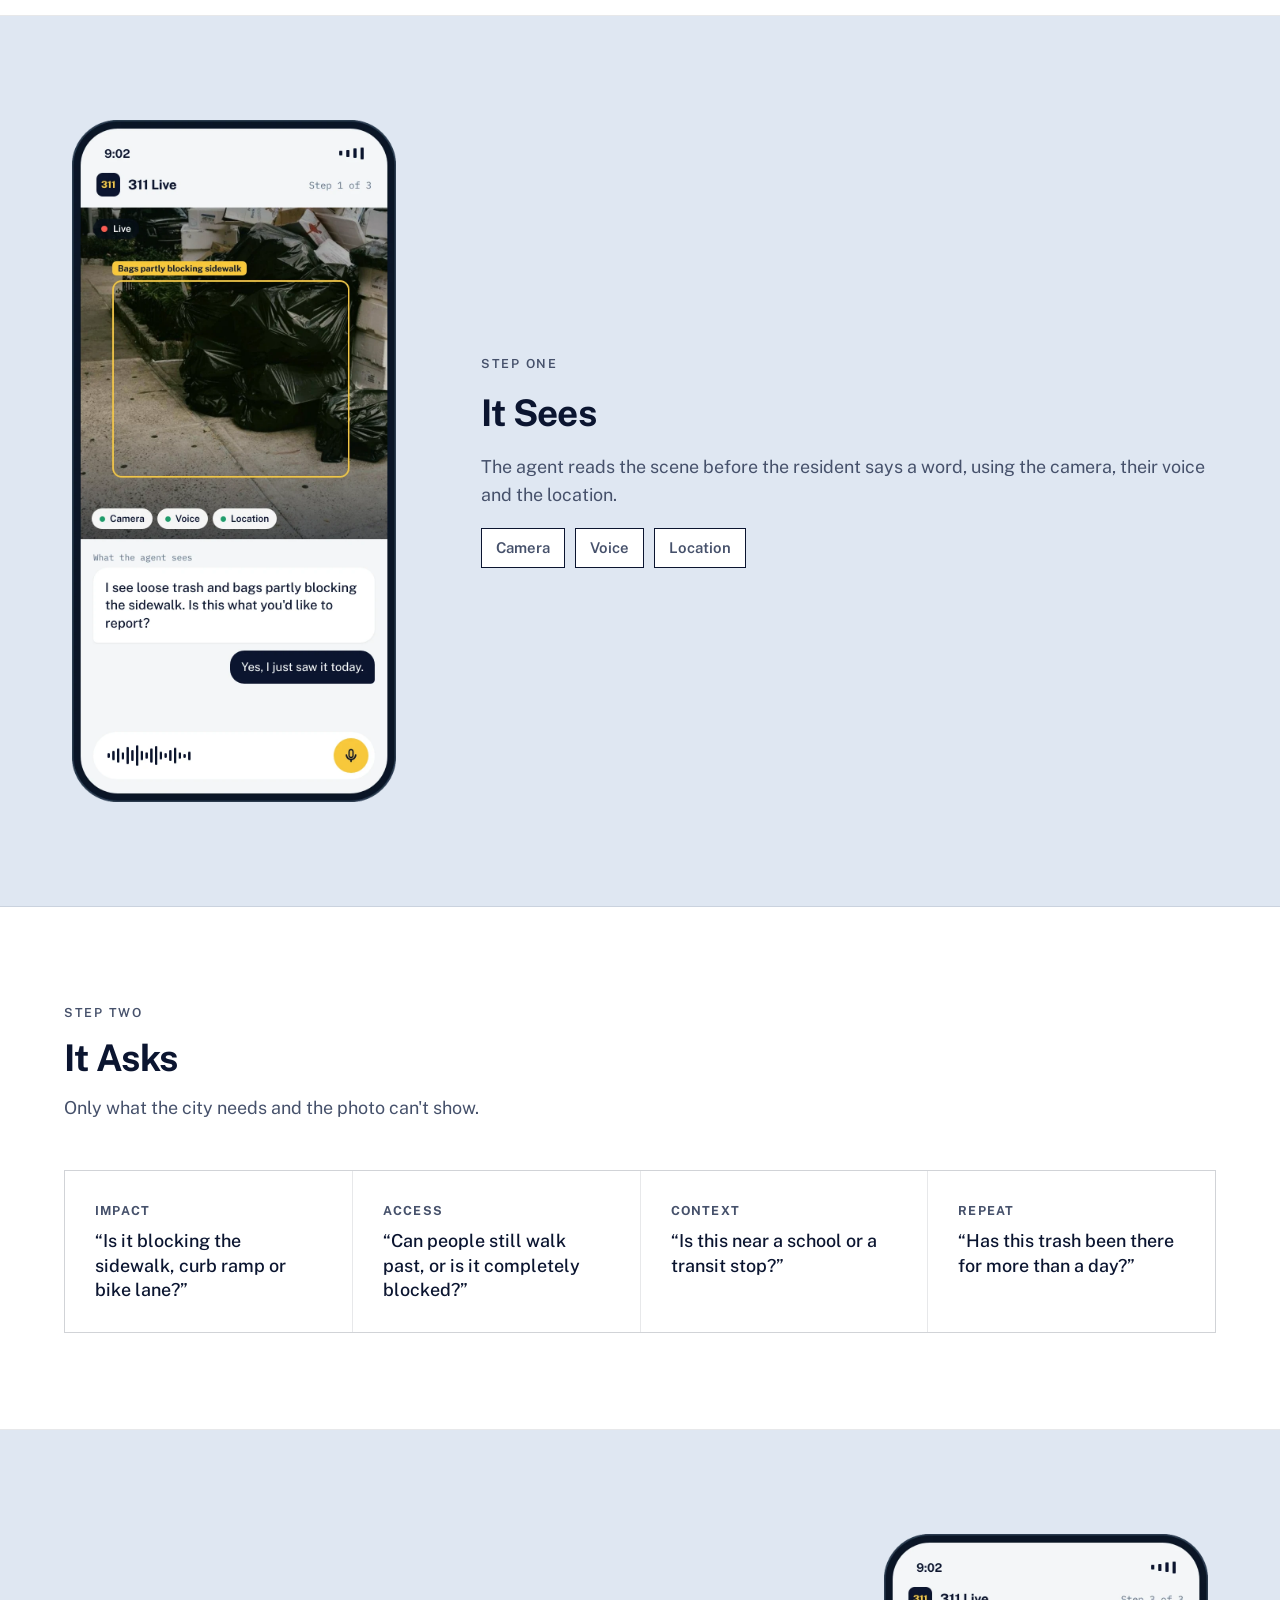
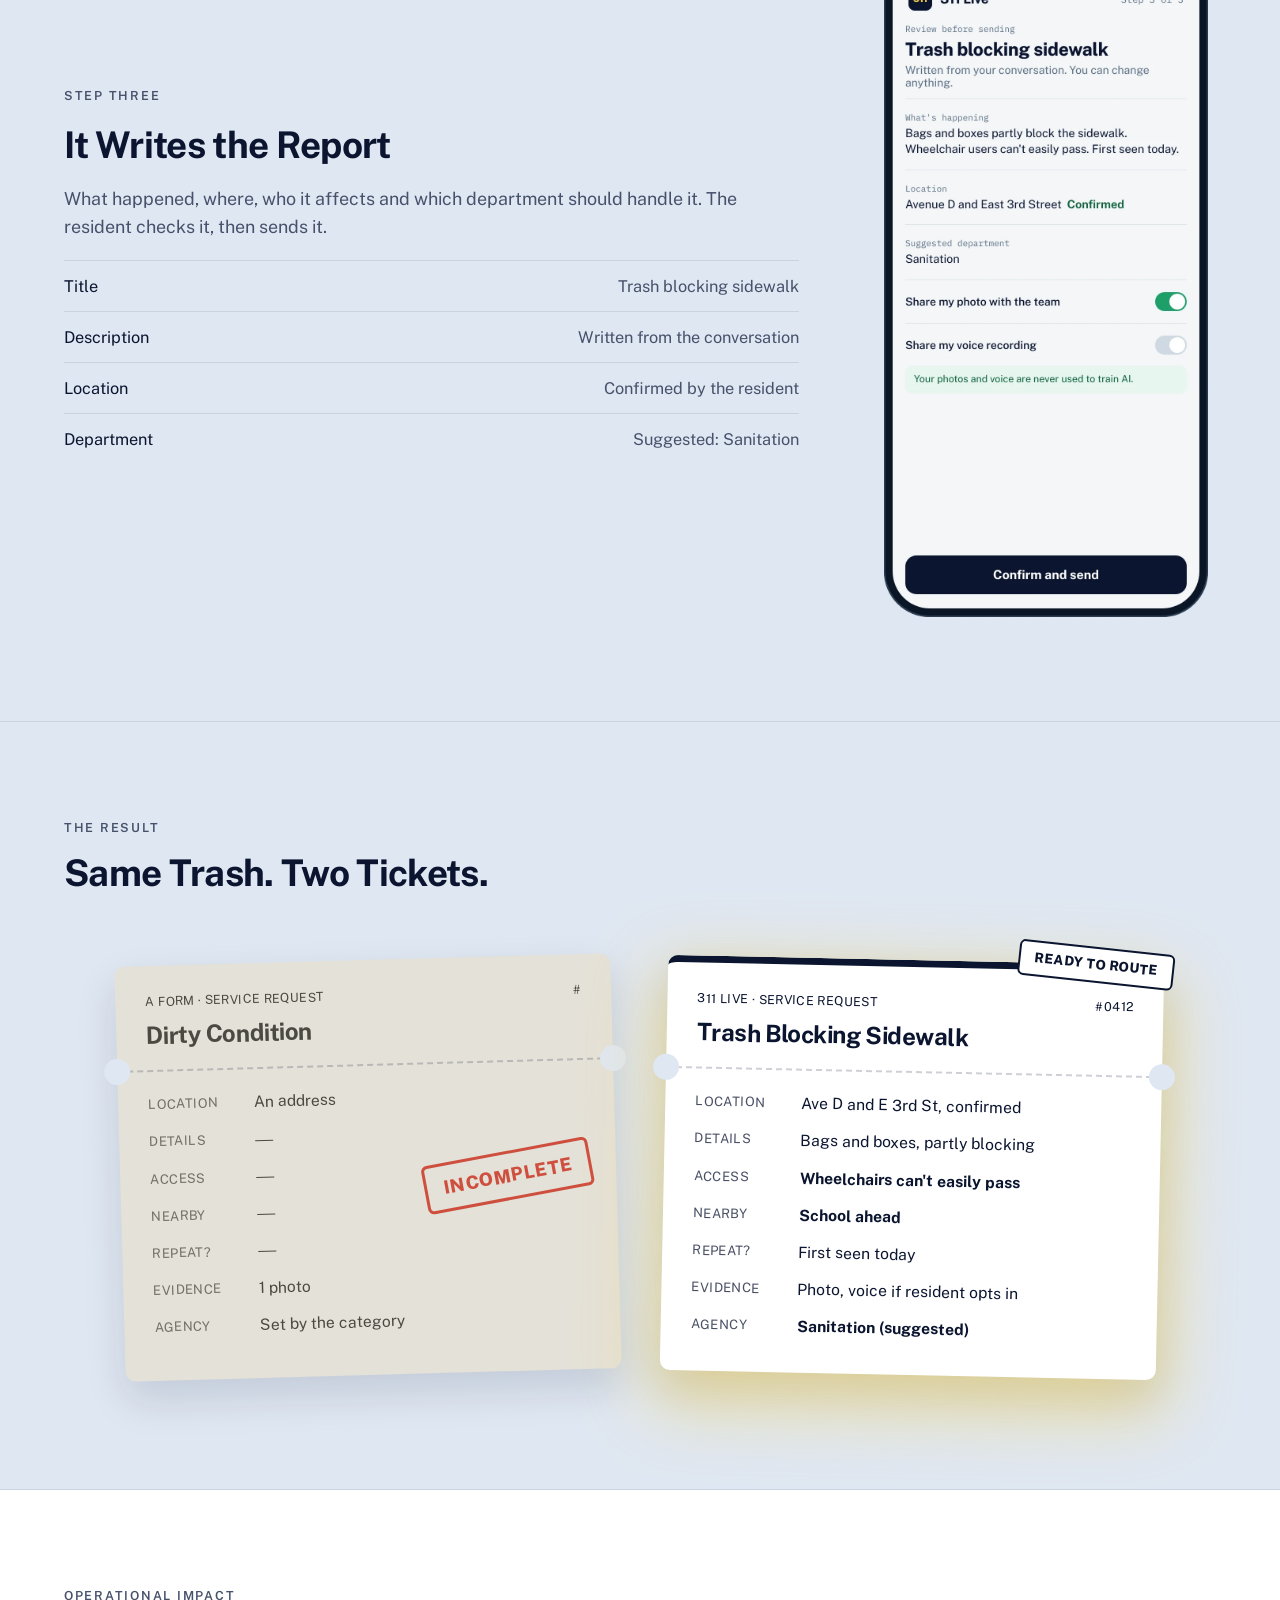
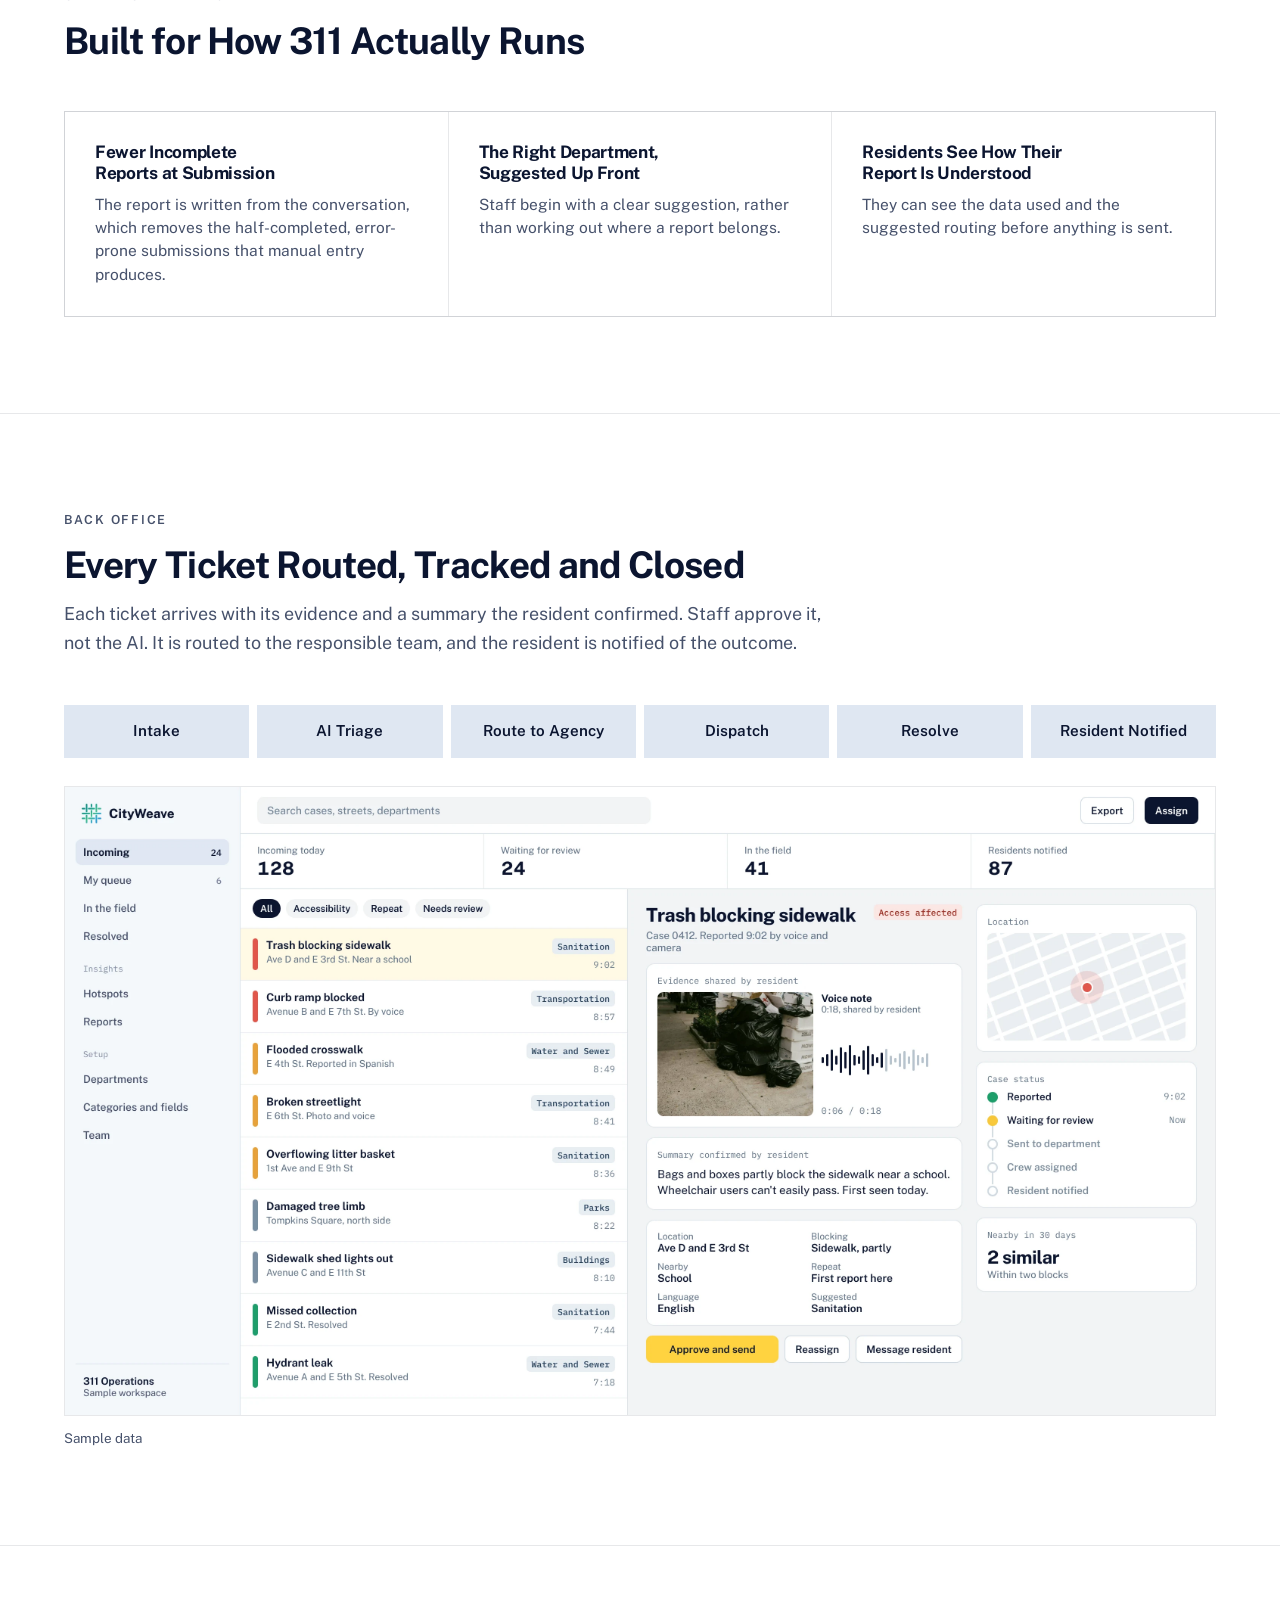
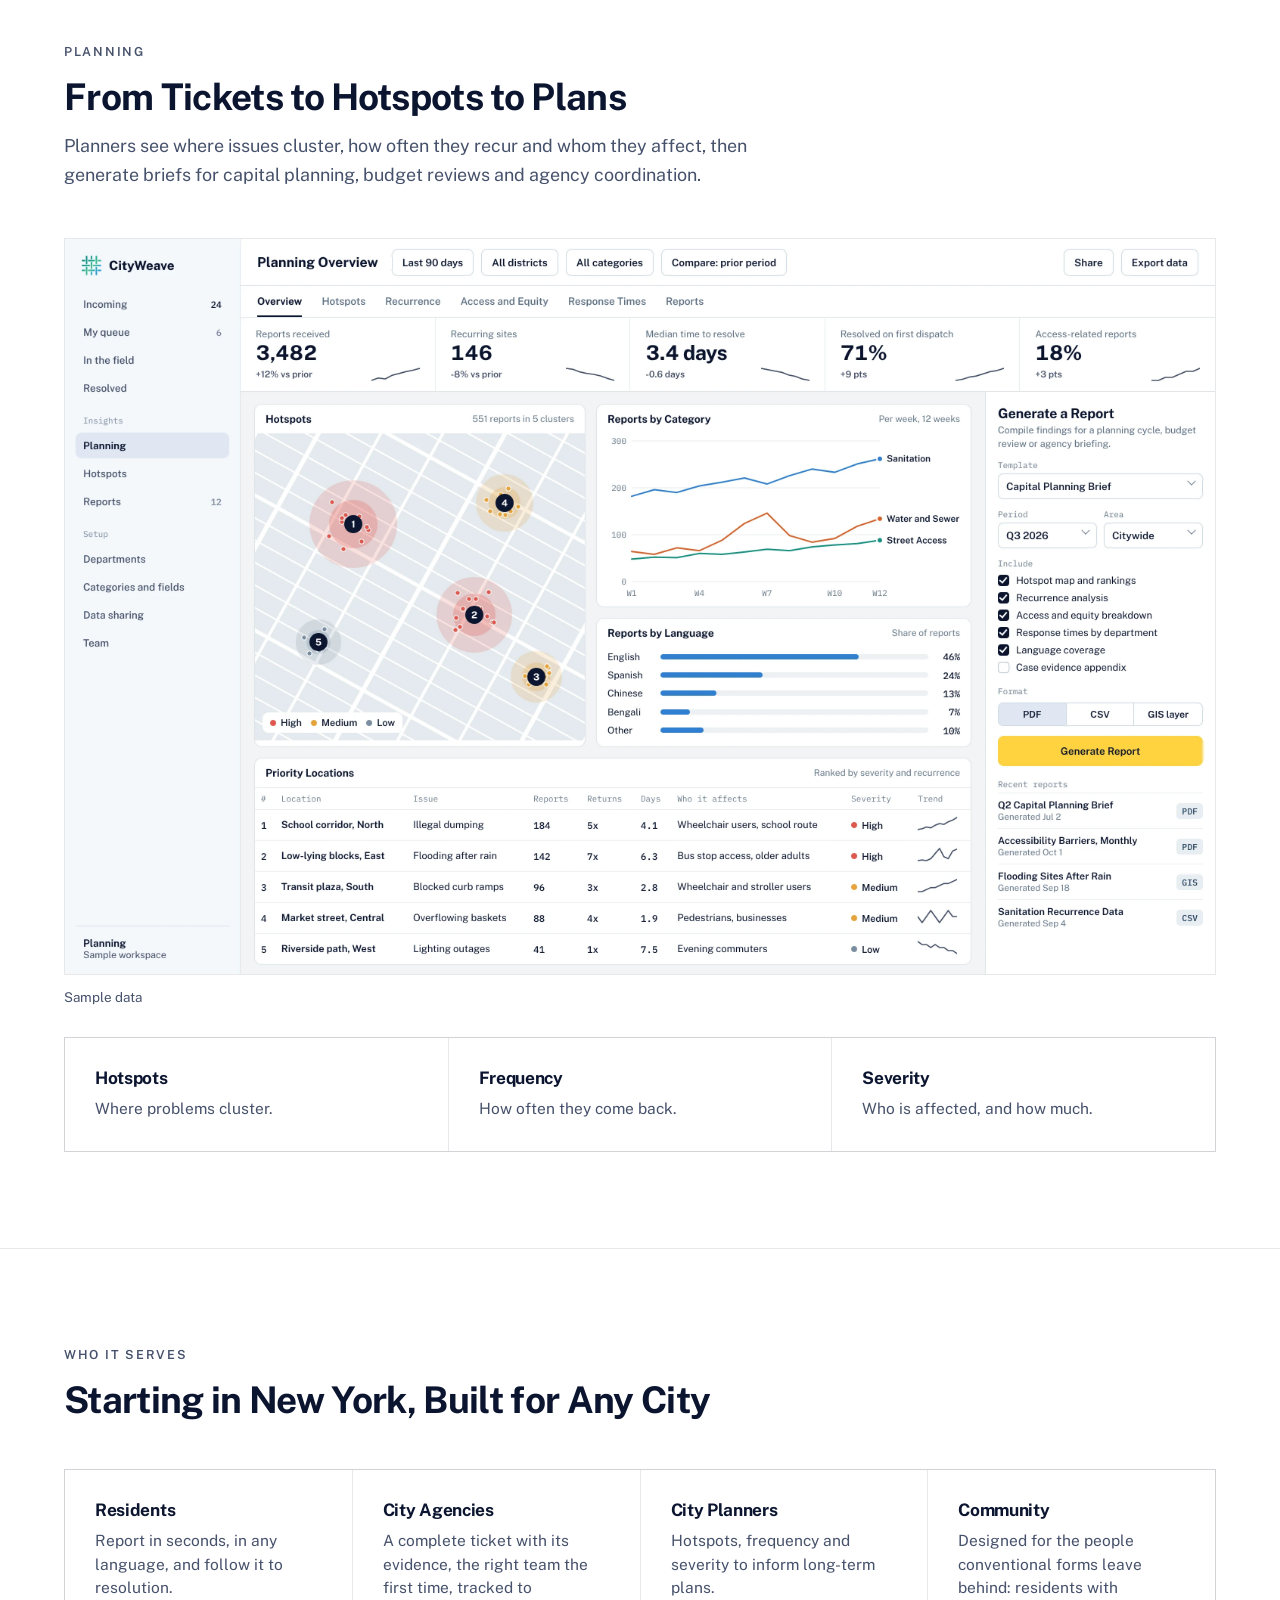
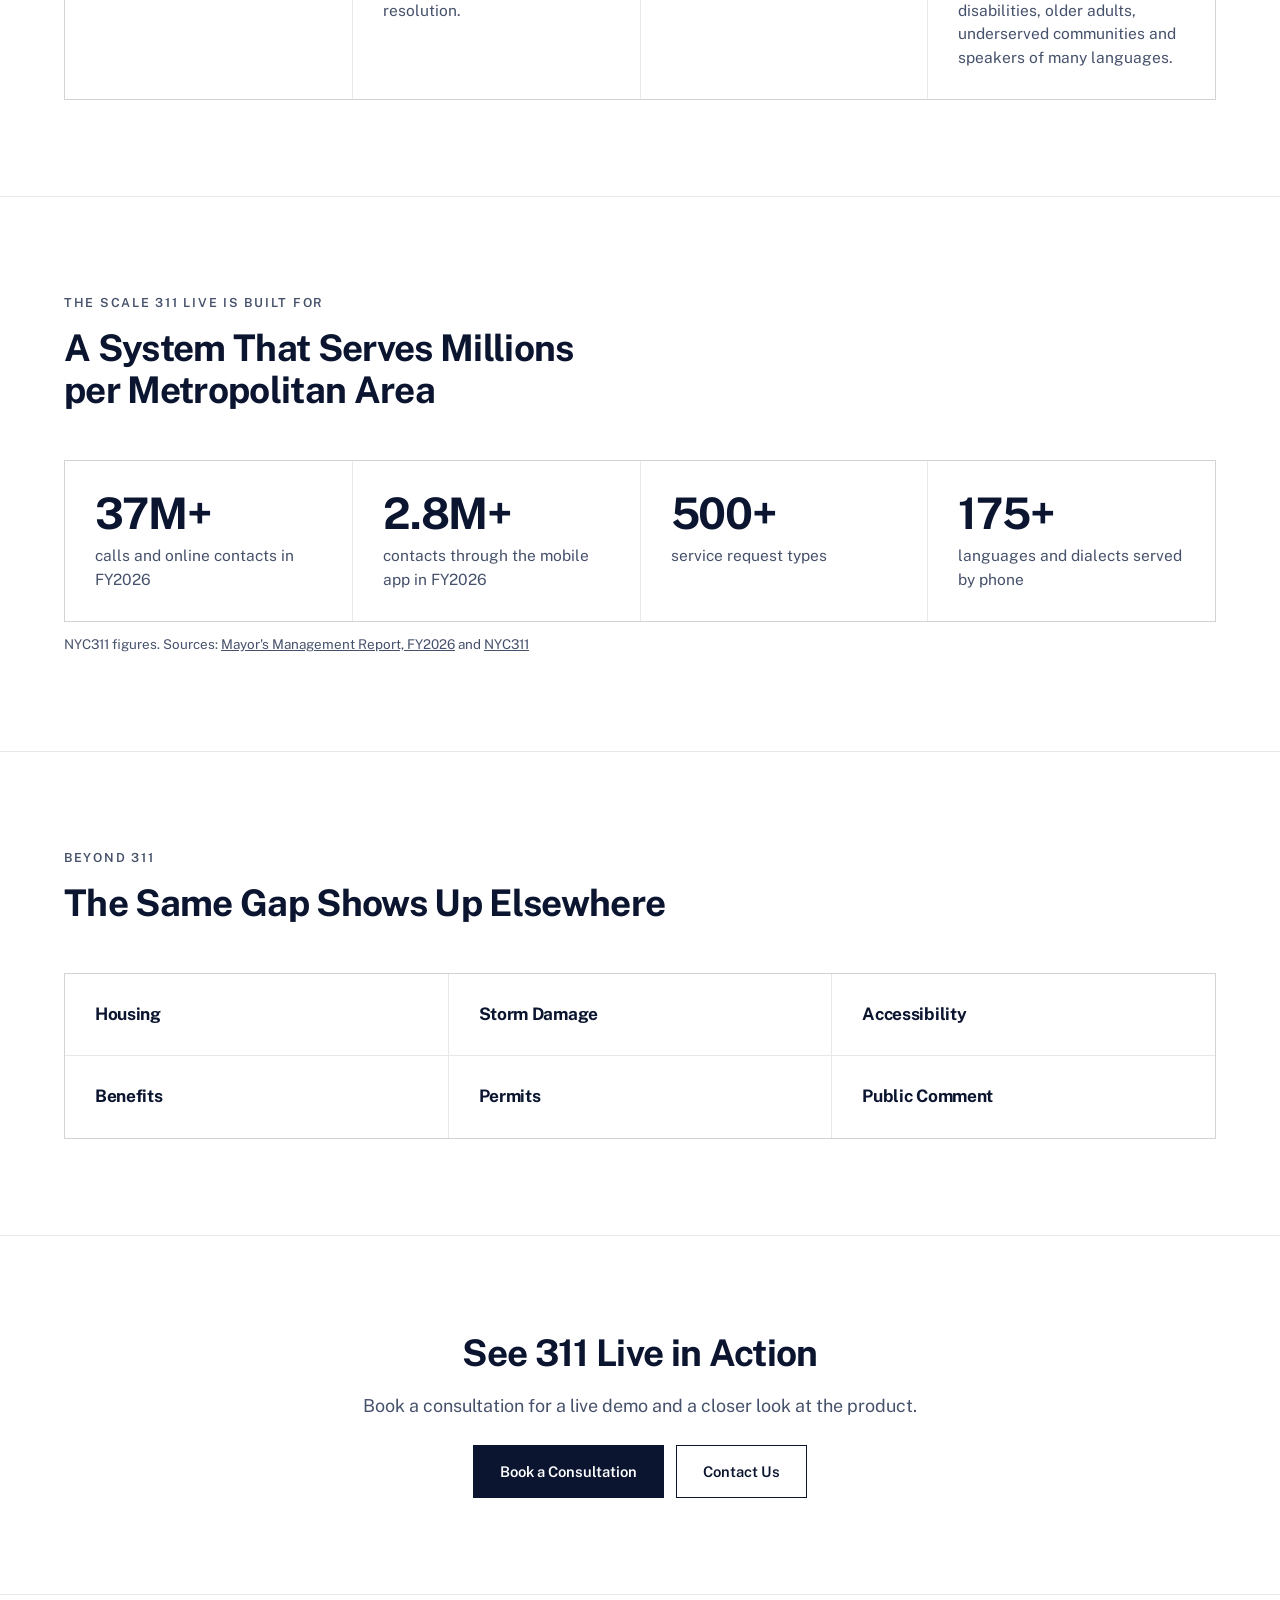
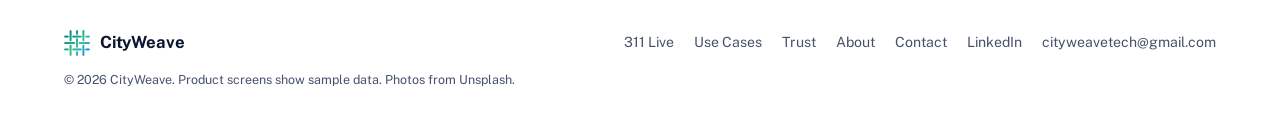
==== commit 29808319: "Use specific comparison copy, Book a Consultation, agency category mapping and team experience Co-Au" ====
--- a/311-live.html
+++ b/311-live.html
@@ -3,10 +3,10 @@
 <title>311 Live | CityWeave</title><meta name="description" content="311 Live helps city 311 teams turn residents' photos and voice into tickets they can dispatch the first time."><meta property="og:title" content="311 Live | CityWeave"><meta property="og:description" content="311 Live helps city 311 teams turn residents' photos and voice into tickets they can dispatch the first time."><meta property="og:type" content="website">
 <link rel="icon" href="assets/favicon.png" type="image/png"><link rel="stylesheet" href="assets/style.css"></head>
 <body><header><div class="w bar"><a class="brand" href="index.html"><img src="assets/logo-cityweave.png" width="200" height="200" alt="">CityWeave</a><nav aria-label="Main"><a href="311-live.html">311 Live</a><div class="dd"><a href="use-cases.html" aria-haspopup="true">Use Cases<i class="car"></i></a><div class="ddm"><a href="311-live.html">City</a><a href="field-teams.html">Field Team</a><a href="campuses.html">Campus</a><a href="property.html">Property</a></div></div><a href="trust.html">Trust</a><a href="about.html">About</a><a href="contact.html">Contact</a></nav>
-<details class="ham"><summary aria-label="Menu"><i></i><i></i><i></i></summary><div class="hm"><a href="311-live.html">311 Live</a><a href="use-cases.html">Use Cases</a><a class="sub" href="311-live.html">City</a><a class="sub" href="field-teams.html">Field Team</a><a class="sub" href="campuses.html">Campus</a><a class="sub" href="property.html">Property</a><a href="trust.html">Trust</a><a href="about.html">About</a><a href="contact.html">Contact</a></div></details></div></header><main><section class="hero in"><img src="assets/trash.webp" alt="Trash bags and boxes piled on a sidewalk beside a school bus"><div class="w"><h1>Complete Tickets for 311 Teams and the Agencies Behind Them</h1><p>311 Live lets residents report a city problem by showing it and describing it aloud.</p><a class="btn wh" href="https://calendly.com/cityweavetech/30min">Book a Meeting</a></div></section><section class="s"><div class="w two"><div class="a"><span class="lab">311 Live</span><h2>No Category List. No Form. Just Show It and Speak.</h2></div><div class="b"><p>Residents open 311 Live, point their camera at the problem and speak. A live AI agent observes the scene, understands their description and identifies the location.</p><p>It requests only what the image can't show, drafts a complete service request and suggests the responsible department. The resident confirms it, and 311 staff receive a ticket a crew can act on the first time.</p></div></div></section><section class="s"><div class="w"><div class="top"><span class="lab">The Difference</span><h2>A Conversation, Not a Form</h2></div><div class="ex">
+<details class="ham"><summary aria-label="Menu"><i></i><i></i><i></i></summary><div class="hm"><a href="311-live.html">311 Live</a><a href="use-cases.html">Use Cases</a><a class="sub" href="311-live.html">City</a><a class="sub" href="field-teams.html">Field Team</a><a class="sub" href="campuses.html">Campus</a><a class="sub" href="property.html">Property</a><a href="trust.html">Trust</a><a href="about.html">About</a><a href="contact.html">Contact</a></div></details></div></header><main><section class="hero in"><img src="assets/trash.webp" alt="Trash bags and boxes piled on a sidewalk beside a school bus"><div class="w"><h1>Complete Tickets for 311 Teams and the Agencies Behind Them</h1><p>311 Live lets residents report a city problem by showing it and describing it aloud.</p><a class="btn wh" href="https://calendly.com/cityweavetech/30min">Book a Consultation</a></div></section><section class="s"><div class="w two"><div class="a"><span class="lab">311 Live</span><h2>Less Manual Entry for Residents. The Same Categories for Agencies.</h2></div><div class="b"><p>Residents open 311 Live, point their camera at the problem and speak. A live AI agent observes the scene, understands their description and identifies the location.</p><p>It requests only what the image can't show, drafts a complete service request and suggests the responsible department. The resident confirms it before anything is sent.</p><p>Behind the scenes, each report maps to the agency's existing categories and fields, so staff receive a ticket in the format they already use.</p></div></div></section><section class="s"><div class="w"><div class="top"><span class="lab">The Difference</span><h2>A Conversation, Not a Form</h2></div><div class="ex">
 <div class="exc"><small>Existing Condition</small><h3>A Photo, Then a List</h3><ol><li><b>1</b>Snap a photo or type</li><li><b>2</b>Choose a category</li><li><b>3</b>Fill out the form by hand</li><li><b>4</b>Submit</li></ol></div>
 <div class="exc me"><small>311 Live</small><h3>A Conversation</h3><ol><li><b>1</b>Show it</li><li><b>2</b>Say it</li><li><b>3</b>Answer what's missing</li><li><b>4</b>Confirm and send</li></ol></div></div>
 <div class="qs in"><div><span class="lab">A Form Never Asks</span><h2>Can a <em>Wheelchair</em> Get Through?</h2><p style="color:var(--mute);font-size:1.12rem">Or any of the questions a crew needs answered:</p><div class="chips"><span>Is it near a school?</span><span>Does it keep happening?</span><span>Been there for days?</span><span>Is it fully blocked?</span></div></div><img src="assets/wheelchair.webp" loading="lazy" alt="A person using a wheelchair waiting at a crosswalk, seen from behind"></div></div></section><section class="s conv-s"><div class="w"><div class="top"><span class="lab">How It Works</span><h2>Like Having a Real Conversation</h2><p style="font-size:1.12rem">The agent sees through the camera and talks with you out loud.</p></div><div class="conv"><img src="assets/phone-ask.webp" loading="lazy" alt="311 Live showing the camera and a spoken conversation">
 <div class="talk"><p class="ag"><small>Agent</small>I see loose trash and bags partly blocking the sidewalk. Is this what you'd like to report?</p><p class="me"><small>Resident</small>Yes, I just saw it today.</p><p class="ag"><small>Agent</small>Can people using wheelchairs still pass, or is it completely blocked?</p><p class="me"><small>Resident</small>A wheelchair user would have trouble getting through.</p><p class="ag"><small>Agent</small>Thanks. I've written up the report. Please check it before I send it.</p></div></div></div></section><section class="s band"><div class="w conv"><img src="assets/phone-see.webp" loading="lazy" alt="The agent identifying trash bags through the camera"><div class="tx"><span class="lab">Step One</span><h2>It Sees</h2><p>The agent reads the scene before the resident says a word, using the camera, their voice and the location.</p><div class="chips"><span>Camera</span><span>Voice</span><span>Location</span></div></div></div></section><section class="s"><div class="w"><div class="top"><span class="lab">Step Two</span><h2>It Asks</h2><p style="color:var(--mute);font-size:1.12rem">Only what the city needs and the photo can't show.</p></div><div class="g g4"><div class="c qq"><small>Impact</small><p>“Is it blocking the sidewalk, curb ramp or bike lane?”</p></div><div class="c qq"><small>Access</small><p>“Can people still walk past, or is it completely blocked?”</p></div><div class="c qq"><small>Context</small><p>“Is this near a school or a transit stop?”</p></div><div class="c qq"><small>Repeat</small><p>“Has this trash been there for more than a day?”</p></div></div></div></section><section class="s band"><div class="w conv rev"><div class="tx"><span class="lab">Step Three</span><h2>It Writes the Report</h2><p>What happened, where, who it affects and which department should handle it. The resident checks it, then sends it.</p><ul class="fl2"><li>Title <span>Trash blocking sidewalk</span></li><li>Description <span>Written from the conversation</span></li><li>Location <span>Confirmed by the resident</span></li><li>Department <span>Suggested: Sanitation</span></li></ul></div><img src="assets/phone-report.webp" loading="lazy" alt="A written report ready for the resident to confirm"></div></section><section class="s band"><div class="w"><div class="top"><span class="lab">The Result</span><h2>Same Trash. Two Tickets.</h2></div><div class="tix"><article class="tkt"><small><span>A Form &middot; Service Request</span><span>#</span></small><h3>Dirty Condition</h3><div class="perf"></div><dl><div><dt>Location</dt><dd>An address</dd></div><div><dt>Details</dt><dd><i class="nil"></i></dd></div><div><dt>Access</dt><dd><i class="nil"></i></dd></div><div><dt>Nearby</dt><dd><i class="nil"></i></dd></div><div><dt>Repeat?</dt><dd><i class="nil"></i></dd></div><div><dt>Evidence</dt><dd>1 photo</dd></div><div><dt>Agency</dt><dd>Set by the category</dd></div></dl><span class="stamp no">Incomplete</span></article>
-<article class="tkt ok"><small><span>311 Live &middot; Service Request</span><span>#0412</span></small><h3>Trash Blocking Sidewalk</h3><div class="perf"></div><dl><div><dt>Location</dt><dd>Ave D and E 3rd St, confirmed</dd></div><div><dt>Details</dt><dd>Bags and boxes, partly blocking</dd></div><div><dt>Access</dt><dd><b>Wheelchairs can't easily pass</b></dd></div><div><dt>Nearby</dt><dd><b>School ahead</b></dd></div><div><dt>Repeat?</dt><dd>First seen today</dd></div><div><dt>Evidence</dt><dd>Photo, voice if resident opts in</dd></div><div><dt>Agency</dt><dd><b>Sanitation (suggested)</b></dd></div></dl><span class="stamp go">Ready to Route</span></article></div></div></section><section class="s"><div class="w"><div class="top"><span class="lab">Operational Impact</span><h2>Built for How 311 Actually Runs</h2></div><div class="g g3"><div class="c"><h3>Fewer Incomplete Reports at Submission</h3><p>The report is written from the conversation, which removes the half-completed, error-prone submissions that manual entry produces.</p></div><div class="c"><h3>The Right Department, Suggested Up Front</h3><p>Staff begin with a clear suggestion, rather than working out where a report belongs.</p></div><div class="c"><h3>Residents See How Their Report Is Understood</h3><p>They can see the data used and the suggested routing before anything is sent.</p></div></div></div></section><section class="s"><div class="w"><div class="top"><span class="lab">Back Office</span><h2>Every Ticket Routed, Tracked and Closed</h2><p style="color:var(--mute);font-size:1.12rem">Each ticket arrives with its evidence and a summary the resident confirmed. Staff approve it, not the AI. It is routed to the responsible team, and the resident is notified of the outcome.</p></div><ol class="flow"><li>Intake</li><li>AI Triage</li><li>Route to Agency</li><li>Dispatch</li><li>Resolve</li><li>Resident Notified</li></ol><div class="shotw" tabindex="0" role="group" aria-label="CityWeave back office with a case queue, evidence, summary and status"><img class="shot" src="assets/console-cases.webp" loading="lazy" alt="CityWeave back office with a case queue, evidence, summary and status"></div><p class="cap">Sample data<span class="swipe">. Swipe to see more</span></p></div></section><section class="s"><div class="w"><div class="top"><span class="lab">Planning</span><h2>From Tickets to Hotspots to Plans</h2><p style="color:var(--mute);font-size:1.12rem">Planners see where issues cluster, how often they recur and whom they affect, then generate briefs for capital planning, budget reviews and agency coordination.</p></div><div class="shotw" tabindex="0" role="group" aria-label="Planning dashboard with hotspot map, category trends, language coverage, ranked locations and a report generator"><img class="shot" src="assets/console-hotspots.webp" loading="lazy" alt="Planning dashboard with hotspot map, category trends, language coverage, ranked locations and a report generator"></div><p class="cap">Sample data<span class="swipe">. Swipe to see more</span></p><div style="height:28px"></div><div class="g g3"><div class="c"><h3>Hotspots</h3><p>Where problems cluster.</p></div><div class="c"><h3>Frequency</h3><p>How often they come back.</p></div><div class="c"><h3>Severity</h3><p>Who is affected, and how much.</p></div></div></div></section><section class="s"><div class="w"><div class="top"><span class="lab">Who It Serves</span><h2>Starting in New York, Built for Any City</h2></div><div class="g g4"><div class="c"><h3>Residents</h3><p>Report in seconds, in any language, and follow it to resolution.</p></div><div class="c"><h3>City Agencies</h3><p>A complete ticket with its evidence, the right team the first time, tracked to resolution.</p></div><div class="c"><h3>City Planners</h3><p>Hotspots, frequency and severity to inform long-term plans.</p></div><div class="c"><h3>Community</h3><p>Designed for the people conventional forms leave behind: residents with disabilities, older adults, underserved communities and speakers of many languages.</p></div></div></div></section><section class="s"><div class="w"><div class="top"><span class="lab">The Scale 311 Live Is Built For</span><h2>A System That Serves Millions per Metropolitan Area</h2></div><div class="g g4 stat"><div class="c"><strong>37M+</strong><p>calls and online contacts in FY2026</p></div><div class="c"><strong>2.8M+</strong><p>contacts through the mobile app in FY2026</p></div><div class="c"><strong>500+</strong><p>service request types</p></div><div class="c"><strong>175+</strong><p>languages and dialects served by phone</p></div></div><p class="cap">NYC311 figures. Sources: <a href="https://www.nyc.gov/assets/operations/downloads/pdf/mmr2026/311.pdf">Mayor's Management Report, FY2026</a> and <a href="https://portal.311.nyc.gov/about-nyc-311/">NYC311</a></p></div></section><section class="s"><div class="w"><div class="top"><span class="lab">Beyond 311</span><h2>The Same Gap Shows Up Elsewhere</h2></div><div class="g g3"><div class="c"><h3>Housing</h3></div><div class="c"><h3>Storm Damage</h3></div><div class="c"><h3>Accessibility</h3></div><div class="c"><h3>Benefits</h3></div><div class="c"><h3>Permits</h3></div><div class="c"><h3>Public Comment</h3></div></div></div></section><section class="s ctr"><div class="w"><h2>See 311 Live in Action</h2><p>Book a meeting for a live demo and a closer look at the product.</p><div class="btns"><a class="btn" href="https://calendly.com/cityweavetech/30min">Book a Meeting</a><a class="btn ln" href="mailto:cityweavetech@gmail.com">Contact Us</a></div></div></section></main><footer><div class="w"><a class="brand" href="index.html"><img src="assets/logo-cityweave.png" width="200" height="200" alt="">CityWeave</a><div class="fl"><a href="311-live.html">311 Live</a><a href="use-cases.html">Use Cases</a><a href="trust.html">Trust</a><a href="about.html">About</a><a href="contact.html">Contact</a><a href="https://www.linkedin.com/company/cityweave/">LinkedIn</a><a href="mailto:cityweavetech@gmail.com">cityweavetech@gmail.com</a></div>
+<article class="tkt ok"><small><span>311 Live &middot; Service Request</span><span>#0412</span></small><h3>Trash Blocking Sidewalk</h3><div class="perf"></div><dl><div><dt>Location</dt><dd>Ave D and E 3rd St, confirmed</dd></div><div><dt>Details</dt><dd>Bags and boxes, partly blocking</dd></div><div><dt>Access</dt><dd><b>Wheelchairs can't easily pass</b></dd></div><div><dt>Nearby</dt><dd><b>School ahead</b></dd></div><div><dt>Repeat?</dt><dd>First seen today</dd></div><div><dt>Evidence</dt><dd>Photo, voice if resident opts in</dd></div><div><dt>Agency</dt><dd><b>Sanitation (suggested)</b></dd></div></dl><span class="stamp go">Ready to Route</span></article></div></div></section><section class="s"><div class="w"><div class="top"><span class="lab">Operational Impact</span><h2>Built for How 311 Actually Runs</h2></div><div class="g g3"><div class="c"><h3>Fewer Incomplete Reports at Submission</h3><p>The report is written from the conversation, which removes the half-completed, error-prone submissions that manual entry produces.</p></div><div class="c"><h3>The Right Department, Suggested Up Front</h3><p>Staff begin with a clear suggestion, rather than working out where a report belongs.</p></div><div class="c"><h3>Residents See How Their Report Is Understood</h3><p>They can see the data used and the suggested routing before anything is sent.</p></div></div></div></section><section class="s"><div class="w"><div class="top"><span class="lab">Back Office</span><h2>Every Ticket Routed, Tracked and Closed</h2><p style="color:var(--mute);font-size:1.12rem">Each ticket arrives with its evidence and a summary the resident confirmed. Staff approve it, not the AI. It is routed to the responsible team, and the resident is notified of the outcome.</p></div><ol class="flow"><li>Intake</li><li>AI Triage</li><li>Route to Agency</li><li>Dispatch</li><li>Resolve</li><li>Resident Notified</li></ol><div class="shotw" tabindex="0" role="group" aria-label="CityWeave back office with a case queue, evidence, summary and status"><img class="shot" src="assets/console-cases.webp" loading="lazy" alt="CityWeave back office with a case queue, evidence, summary and status"></div><p class="cap">Sample data<span class="swipe">. Swipe to see more</span></p></div></section><section class="s"><div class="w"><div class="top"><span class="lab">Planning</span><h2>From Tickets to Hotspots to Plans</h2><p style="color:var(--mute);font-size:1.12rem">Planners see where issues cluster, how often they recur and whom they affect, then generate briefs for capital planning, budget reviews and agency coordination.</p></div><div class="shotw" tabindex="0" role="group" aria-label="Planning dashboard with hotspot map, category trends, language coverage, ranked locations and a report generator"><img class="shot" src="assets/console-hotspots.webp" loading="lazy" alt="Planning dashboard with hotspot map, category trends, language coverage, ranked locations and a report generator"></div><p class="cap">Sample data<span class="swipe">. Swipe to see more</span></p><div style="height:28px"></div><div class="g g3"><div class="c"><h3>Hotspots</h3><p>Where problems cluster.</p></div><div class="c"><h3>Frequency</h3><p>How often they come back.</p></div><div class="c"><h3>Severity</h3><p>Who is affected, and how much.</p></div></div></div></section><section class="s"><div class="w"><div class="top"><span class="lab">Who It Serves</span><h2>Starting in New York, Built for Any City</h2></div><div class="g g4"><div class="c"><h3>Residents</h3><p>Report in seconds, in any language, and follow it to resolution.</p></div><div class="c"><h3>City Agencies</h3><p>A complete ticket with its evidence, the right team the first time, tracked to resolution.</p></div><div class="c"><h3>City Planners</h3><p>Hotspots, frequency and severity to inform long-term plans.</p></div><div class="c"><h3>Community</h3><p>Designed for the people conventional forms leave behind: residents with disabilities, older adults, underserved communities and speakers of many languages.</p></div></div></div></section><section class="s"><div class="w"><div class="top"><span class="lab">The Scale 311 Live Is Built For</span><h2>A System That Serves Millions per Metropolitan Area</h2></div><div class="g g4 stat"><div class="c"><strong>37M+</strong><p>calls and online contacts in FY2026</p></div><div class="c"><strong>2.8M+</strong><p>contacts through the mobile app in FY2026</p></div><div class="c"><strong>500+</strong><p>service request types</p></div><div class="c"><strong>175+</strong><p>languages and dialects served by phone</p></div></div><p class="cap">NYC311 figures. Sources: <a href="https://www.nyc.gov/assets/operations/downloads/pdf/mmr2026/311.pdf">Mayor's Management Report, FY2026</a> and <a href="https://portal.311.nyc.gov/about-nyc-311/">NYC311</a></p></div></section><section class="s"><div class="w"><div class="top"><span class="lab">Beyond 311</span><h2>The Same Gap Shows Up Elsewhere</h2></div><div class="g g3"><div class="c"><h3>Housing</h3></div><div class="c"><h3>Storm Damage</h3></div><div class="c"><h3>Accessibility</h3></div><div class="c"><h3>Benefits</h3></div><div class="c"><h3>Permits</h3></div><div class="c"><h3>Public Comment</h3></div></div></div></section><section class="s ctr"><div class="w"><h2>See 311 Live in Action</h2><p>Book a consultation for a live demo and a closer look at the product.</p><div class="btns"><a class="btn" href="https://calendly.com/cityweavetech/30min">Book a Consultation</a><a class="btn ln" href="mailto:cityweavetech@gmail.com">Contact Us</a></div></div></section></main><footer><div class="w"><a class="brand" href="index.html"><img src="assets/logo-cityweave.png" width="200" height="200" alt="">CityWeave</a><div class="fl"><a href="311-live.html">311 Live</a><a href="use-cases.html">Use Cases</a><a href="trust.html">Trust</a><a href="about.html">About</a><a href="contact.html">Contact</a><a href="https://www.linkedin.com/company/cityweave/">LinkedIn</a><a href="mailto:cityweavetech@gmail.com">cityweavetech@gmail.com</a></div>
 <div class="fine">© 2026 CityWeave. Product screens show sample data. Photos from Unsplash.</div></div></footer><script>if('scrollRestoration' in history){history.scrollRestoration='manual'}if(!location.hash){window.scrollTo(0,0)}addEventListener('pageshow',function(){if(!location.hash){window.scrollTo(0,0)}});(function(){var h=document.querySelector('header');function f(){h.classList.toggle('on',window.scrollY>40)}f();addEventListener('scroll',f,{passive:true})})();(function(){var d=document.querySelector('.dd'),m=document.querySelector('.ham');if(d&&window.matchMedia('(hover:none)').matches){d.firstElementChild.addEventListener('click',function(e){if(!d.classList.contains('open')){e.preventDefault();d.classList.add('open')}})}document.addEventListener('click',function(e){if(d&&!d.contains(e.target))d.classList.remove('open');if(m&&m.open&&!m.contains(e.target))m.open=false})})();</script></body></html>
--- a/assets/style.css
+++ b/assets/style.css
@@ -176,12 +176,14 @@
 .shotw{overflow-x:auto;-webkit-overflow-scrolling:touch}
 .swipe{display:none}.swipe2{display:none;margin-top:14px;font-size:.84rem;color:var(--mute)}
 @media (max-width:760px){.swipe{display:inline}}
+@media (max-width:620px){.swipe2{display:block}}
 @media (min-width:621px) and (max-width:900px){.g3>:last-child:nth-child(odd),.g5>:last-child:nth-child(odd){grid-column:1/-1}}
 @media (max-width:760px){.shotw .shot{width:820px;max-width:none}}
 .bigc{display:flex;justify-content:center;margin-top:clamp(36px,5vw,56px)}
 .btn.big{background:var(--yellow);border-color:var(--yellow);color:var(--ink);font-size:clamp(1.1rem,1.6vw,1.3rem);font-weight:700;padding:20px 48px;box-shadow:0 14px 34px #ffd23f73}
 .btn.big:hover{background:#ffc400;border-color:#ffc400}
 @media (max-width:620px){.btn.big{width:100%}}
+.wy svg{width:42px;height:42px;margin-bottom:8px}
 /* comparison */
 .vs{display:grid;grid-template-columns:repeat(3,1fr) 1.25fr;gap:14px;align-items:stretch}
 .vc{background:#EFF1F4;color:#7E8798;padding:26px 22px;display:flex;flex-direction:column;gap:16px;min-width:0}
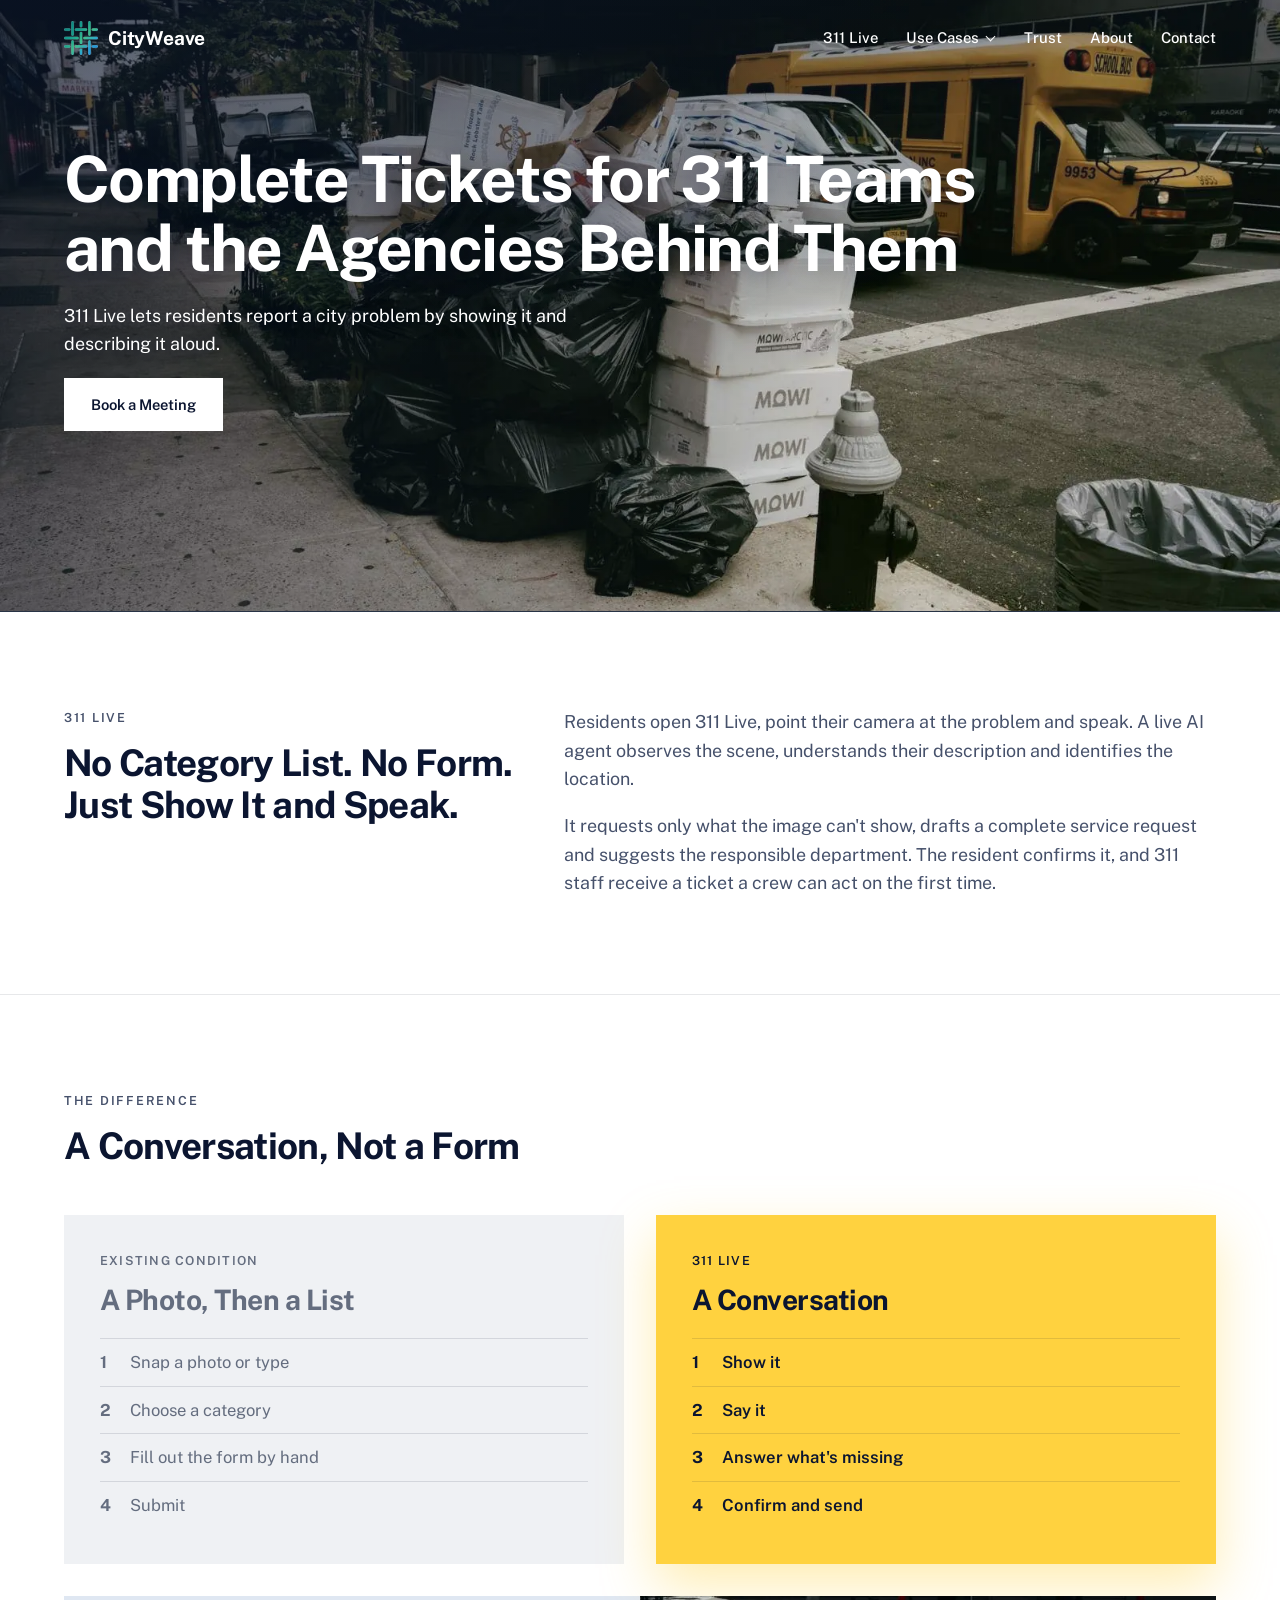
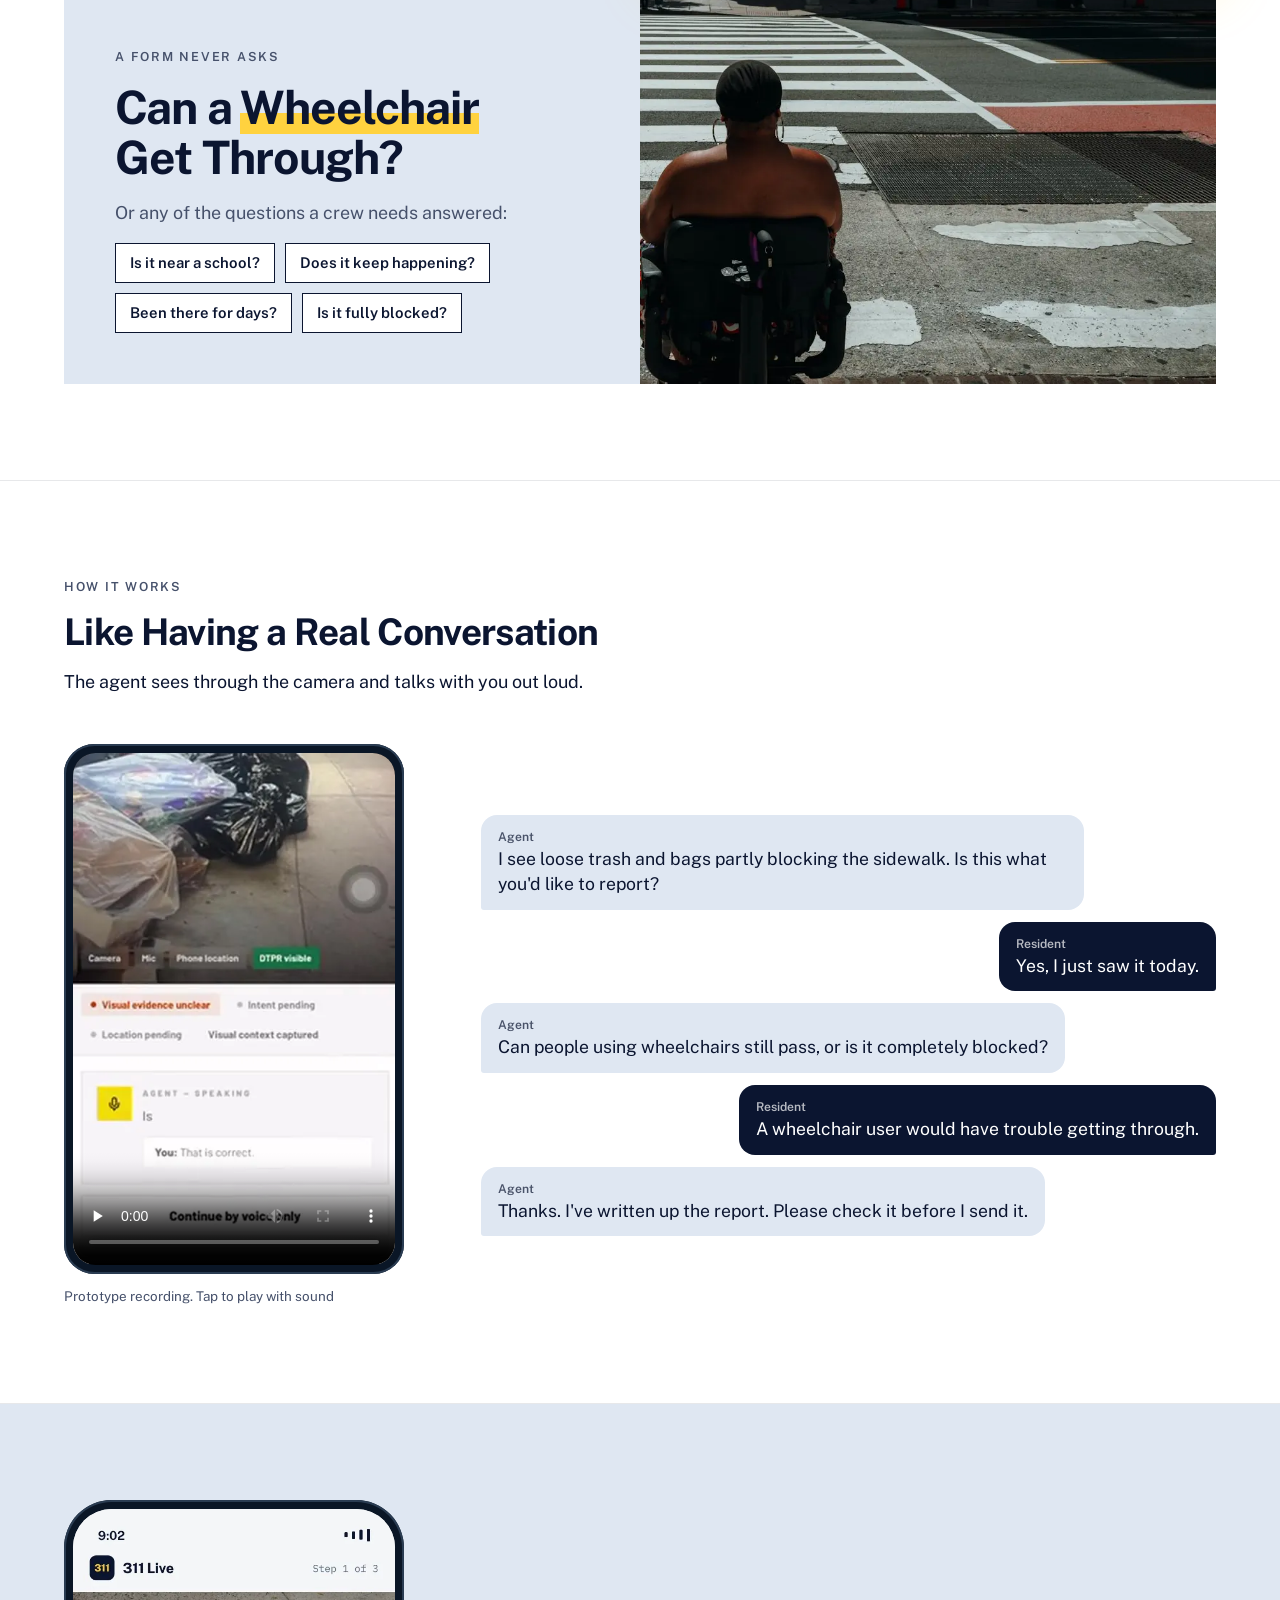
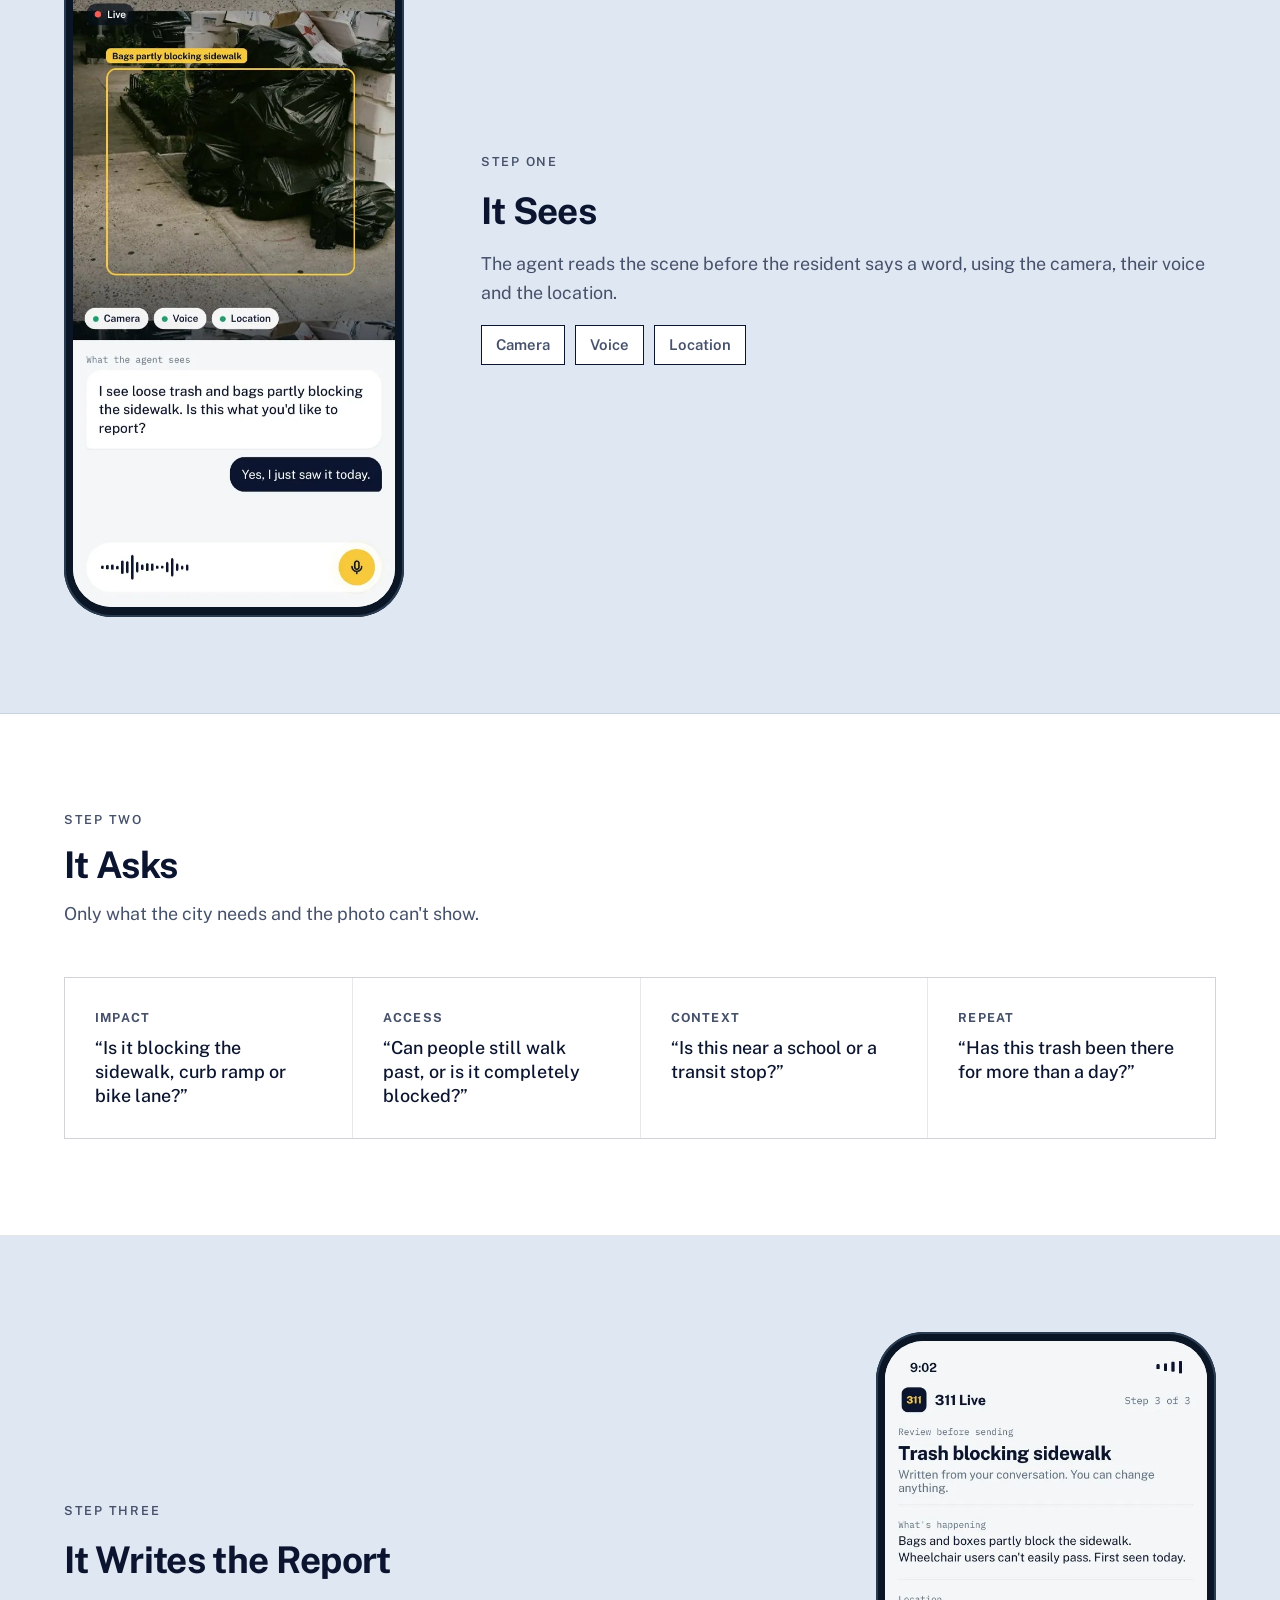
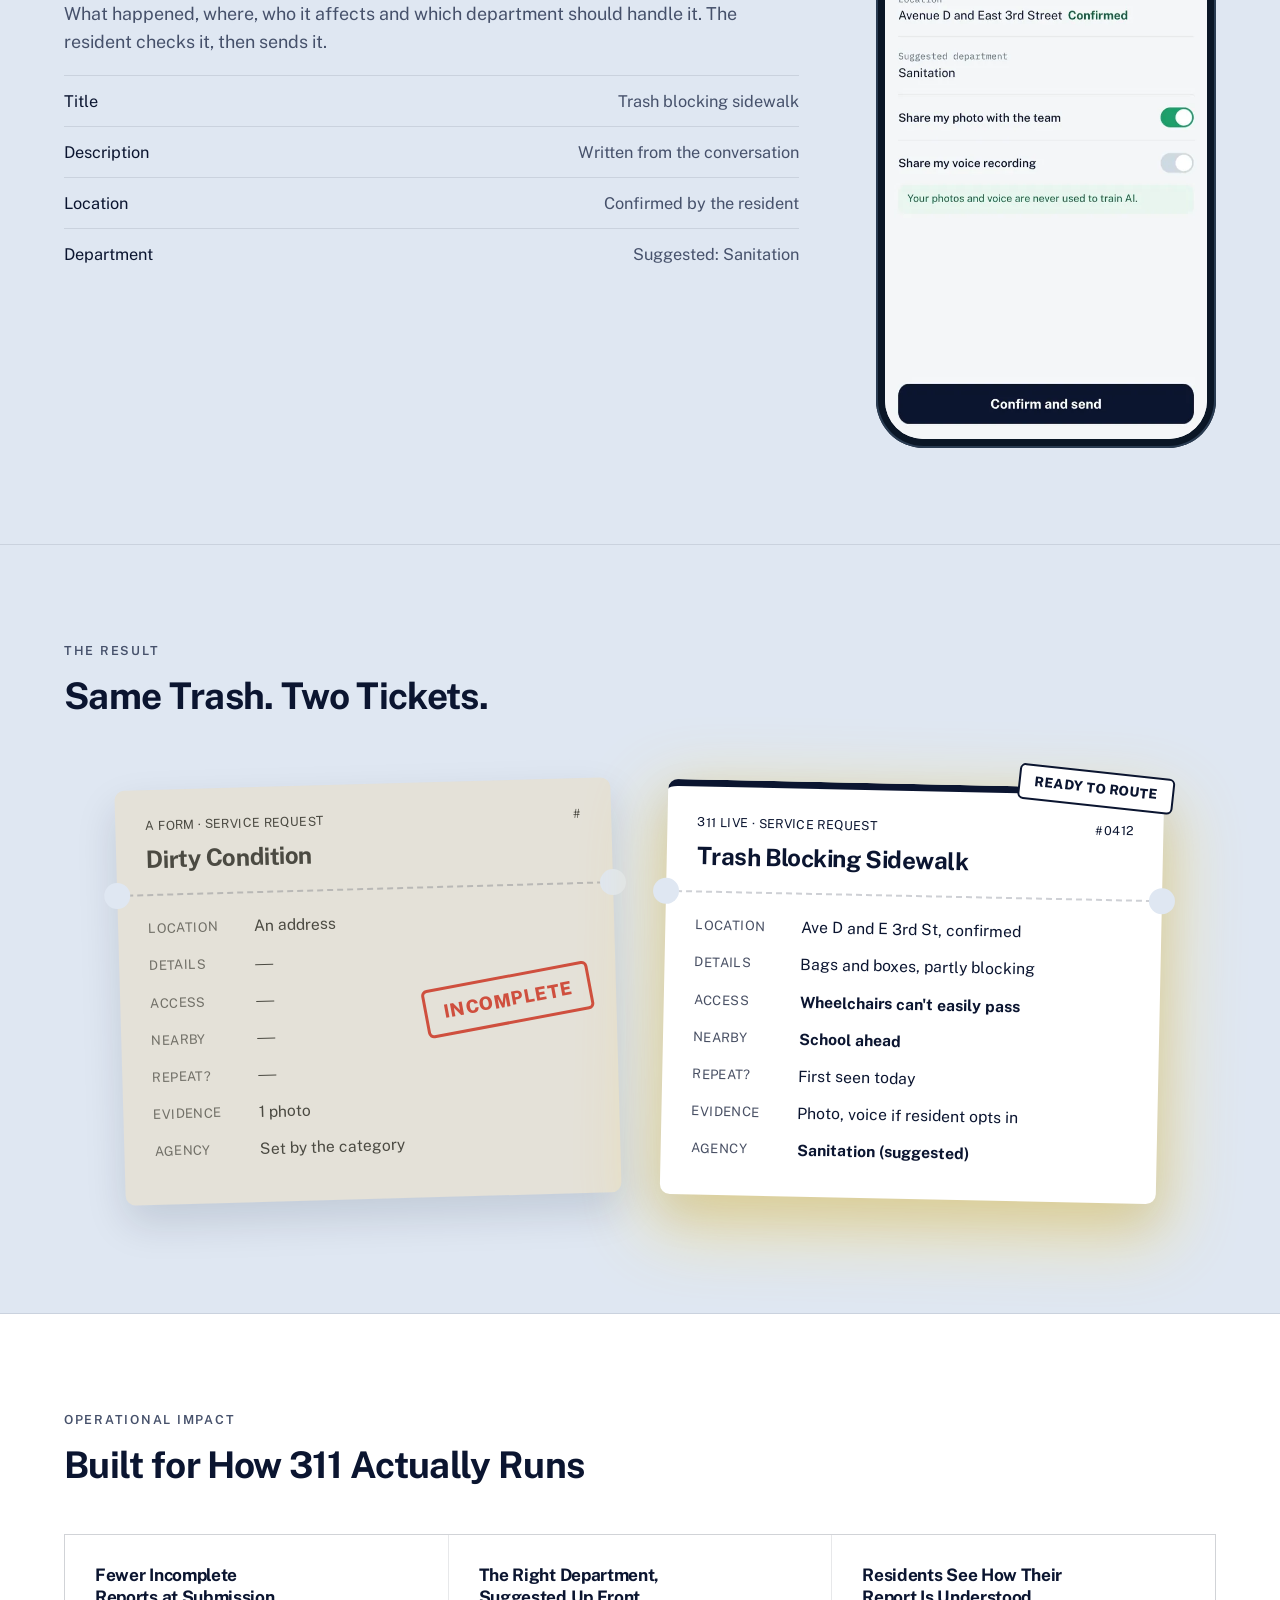
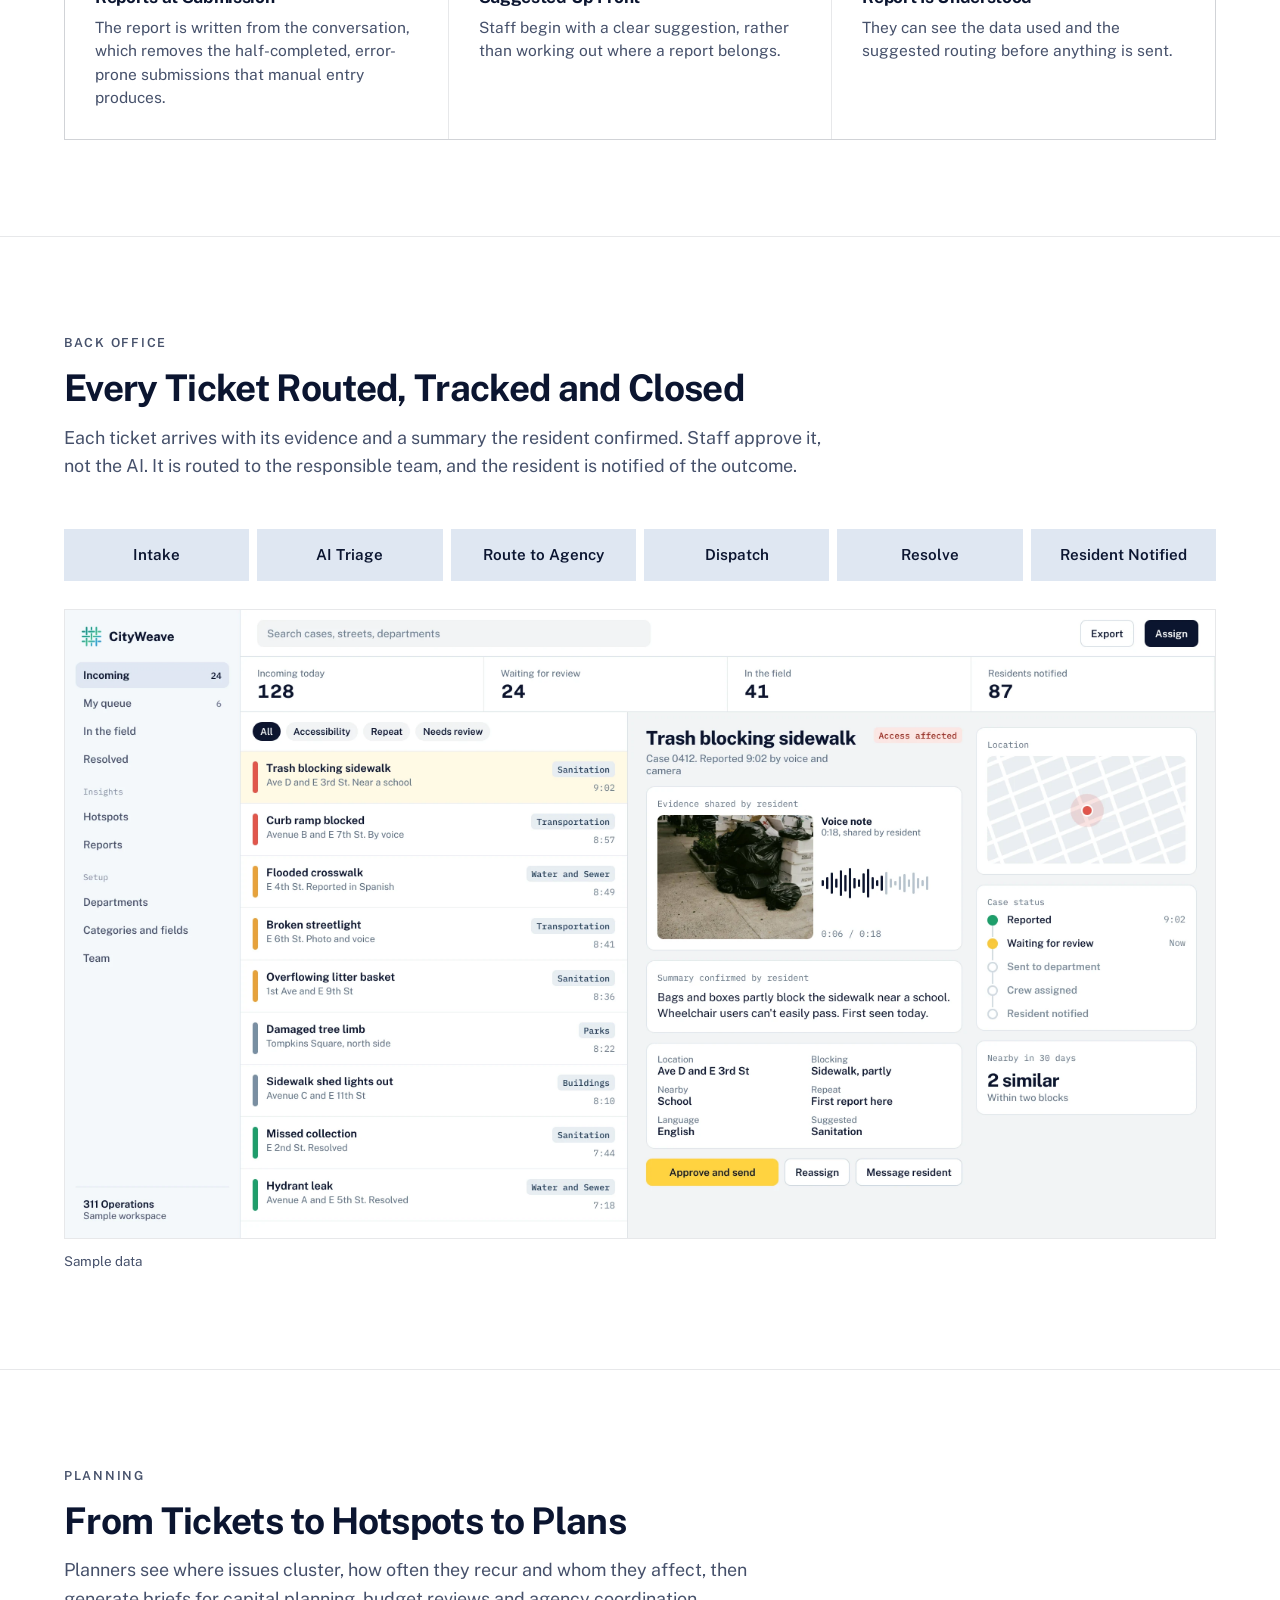
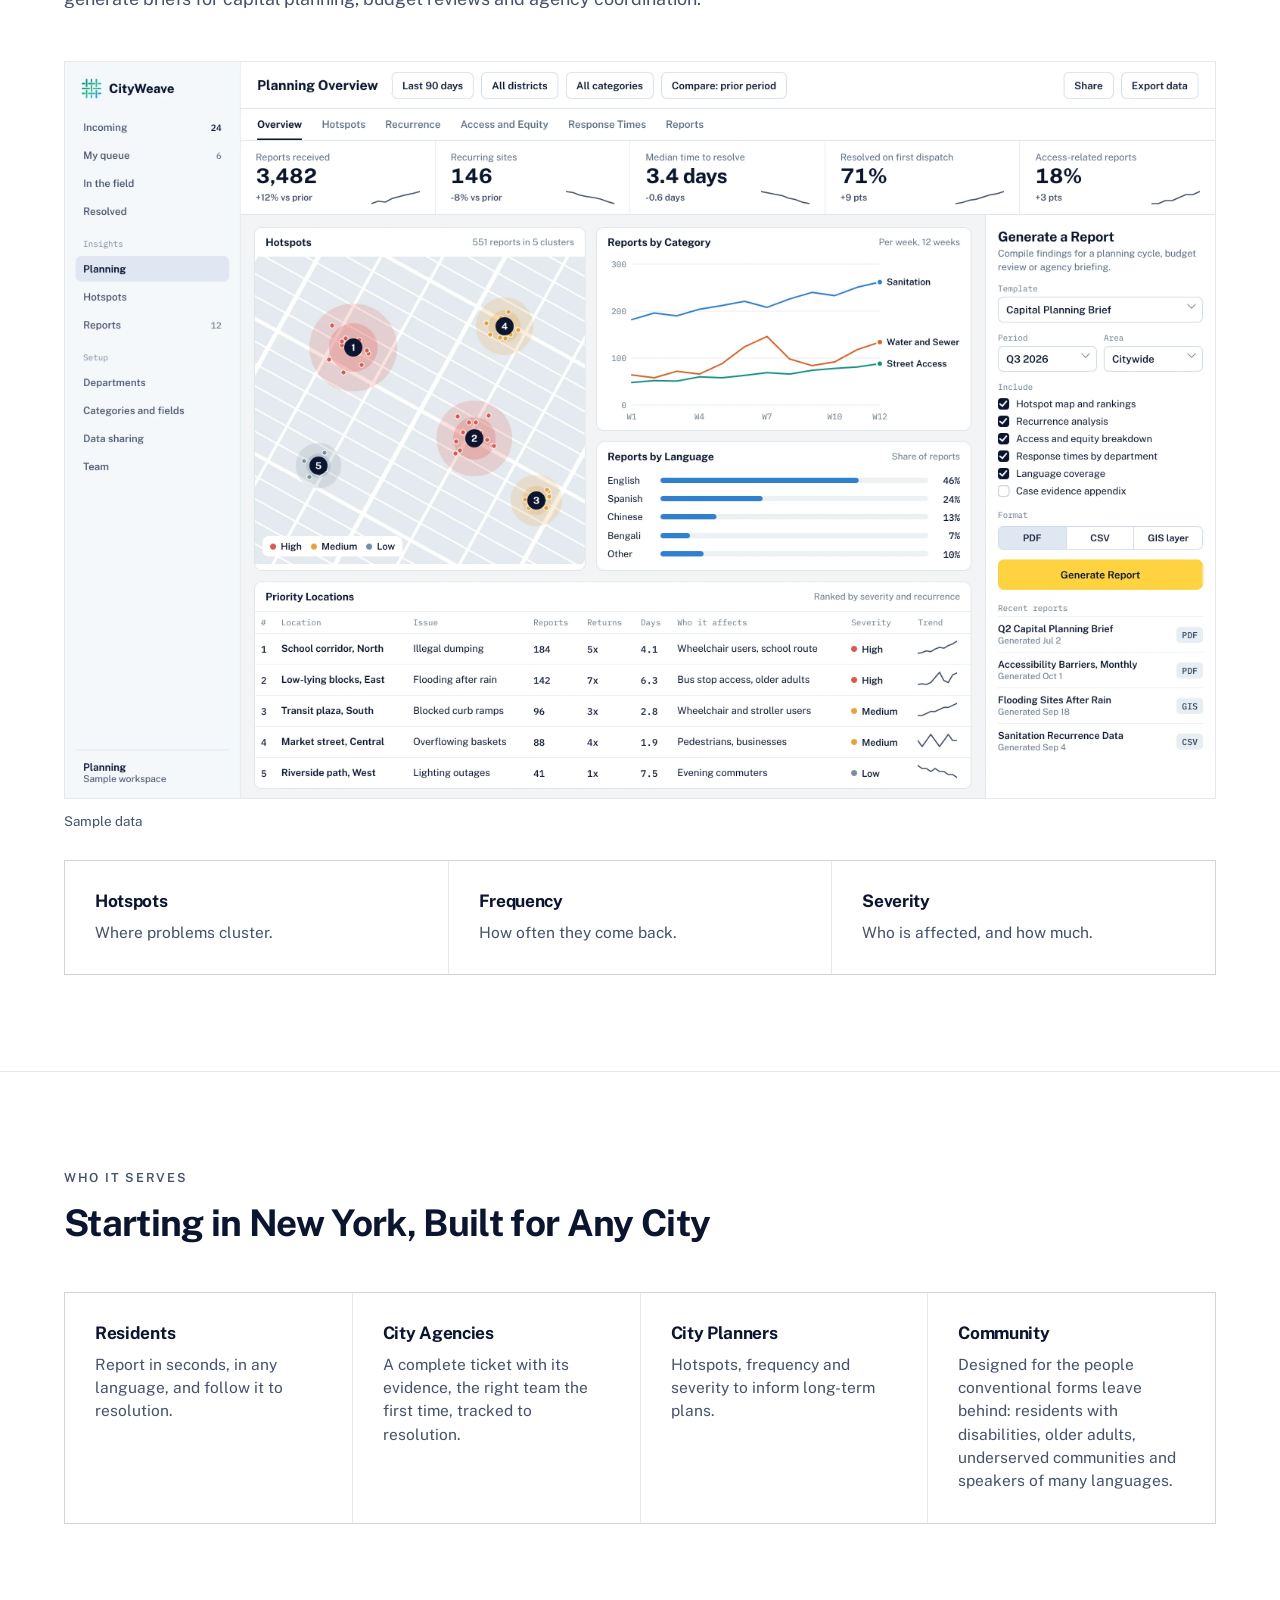
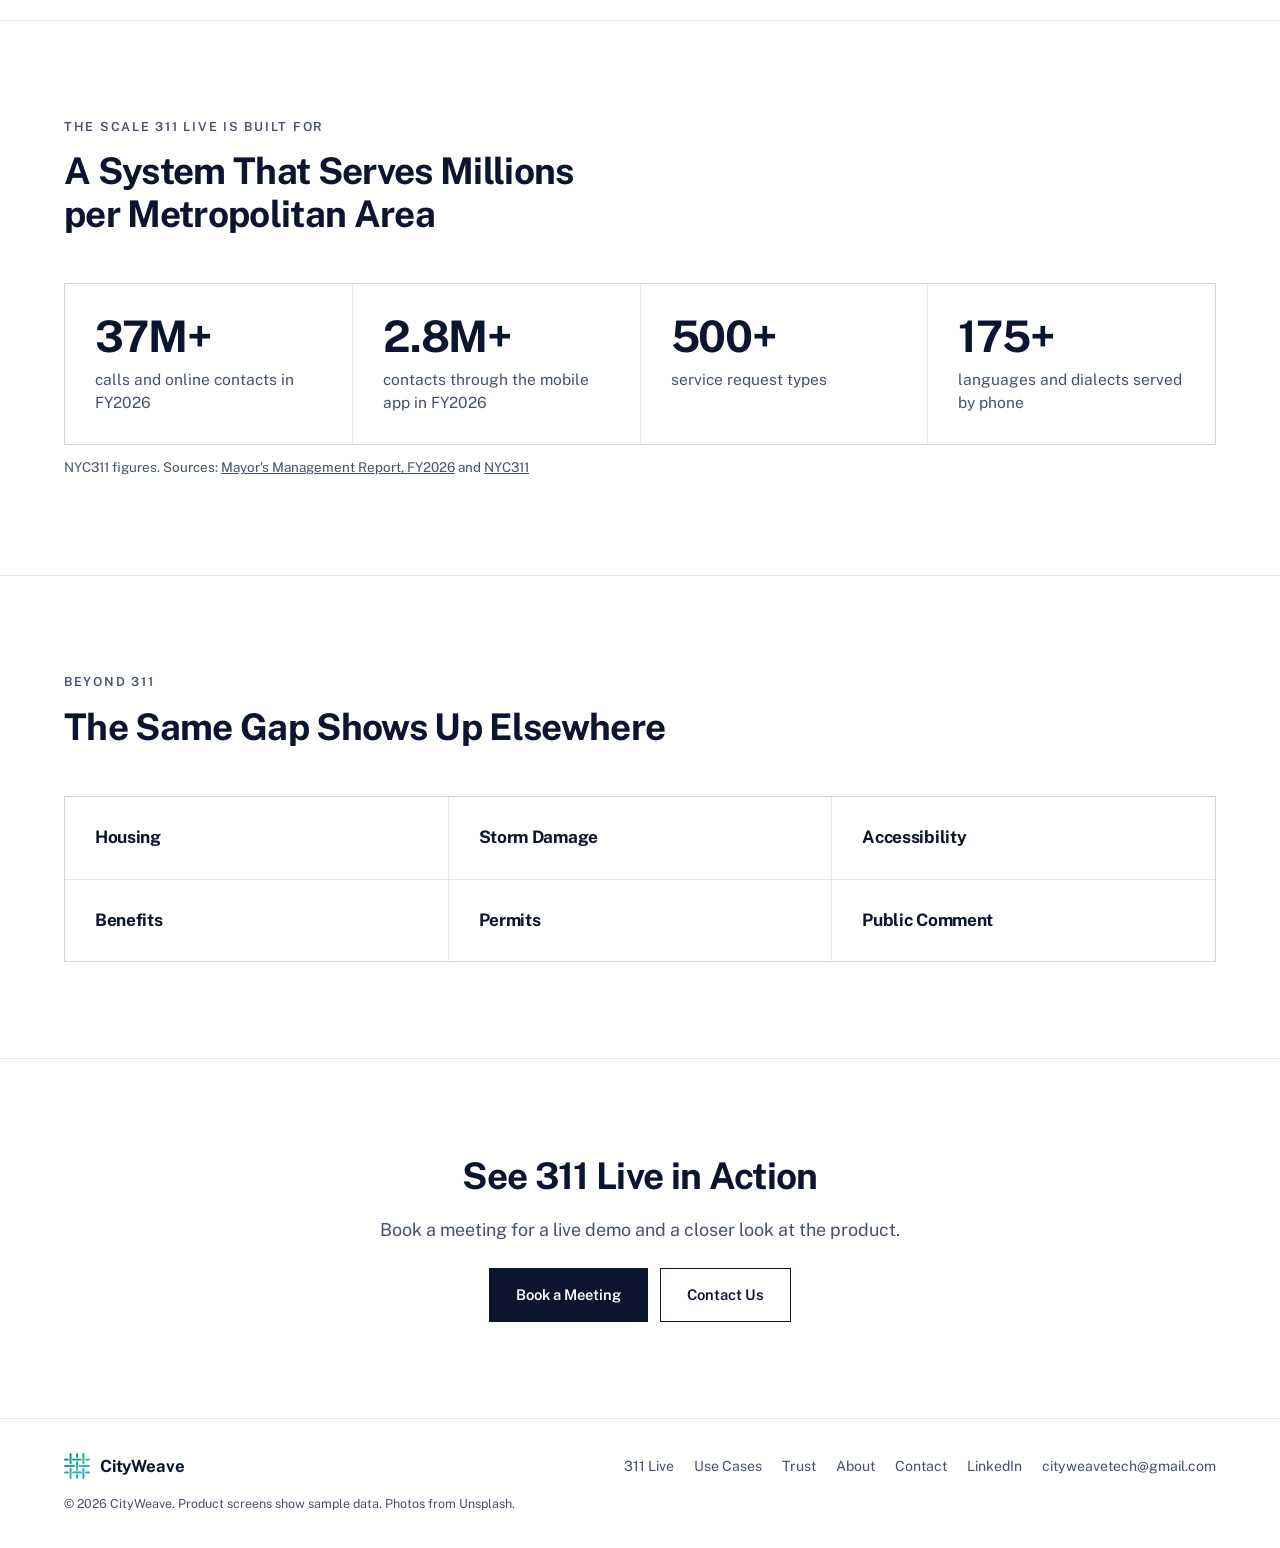
==== commit 1f5a3e87: "Restore earlier copy and comparison, add product animations and prototype demo Co-Authored-By: Claud" ====
--- a/311-live.html
+++ b/311-live.html
@@ -3,10 +3,10 @@
 <title>311 Live | CityWeave</title><meta name="description" content="311 Live helps city 311 teams turn residents' photos and voice into tickets they can dispatch the first time."><meta property="og:title" content="311 Live | CityWeave"><meta property="og:description" content="311 Live helps city 311 teams turn residents' photos and voice into tickets they can dispatch the first time."><meta property="og:type" content="website">
 <link rel="icon" href="assets/favicon.png" type="image/png"><link rel="stylesheet" href="assets/style.css"></head>
 <body><header><div class="w bar"><a class="brand" href="index.html"><img src="assets/logo-cityweave.png" width="200" height="200" alt="">CityWeave</a><nav aria-label="Main"><a href="311-live.html">311 Live</a><div class="dd"><a href="use-cases.html" aria-haspopup="true">Use Cases<i class="car"></i></a><div class="ddm"><a href="311-live.html">City</a><a href="field-teams.html">Field Team</a><a href="campuses.html">Campus</a><a href="property.html">Property</a></div></div><a href="trust.html">Trust</a><a href="about.html">About</a><a href="contact.html">Contact</a></nav>
-<details class="ham"><summary aria-label="Menu"><i></i><i></i><i></i></summary><div class="hm"><a href="311-live.html">311 Live</a><a href="use-cases.html">Use Cases</a><a class="sub" href="311-live.html">City</a><a class="sub" href="field-teams.html">Field Team</a><a class="sub" href="campuses.html">Campus</a><a class="sub" href="property.html">Property</a><a href="trust.html">Trust</a><a href="about.html">About</a><a href="contact.html">Contact</a></div></details></div></header><main><section class="hero in"><img src="assets/trash.webp" alt="Trash bags and boxes piled on a sidewalk beside a school bus"><div class="w"><h1>Complete Tickets for 311 Teams and the Agencies Behind Them</h1><p>311 Live lets residents report a city problem by showing it and describing it aloud.</p><a class="btn wh" href="https://calendly.com/cityweavetech/30min">Book a Consultation</a></div></section><section class="s"><div class="w two"><div class="a"><span class="lab">311 Live</span><h2>Less Manual Entry for Residents. The Same Categories for Agencies.</h2></div><div class="b"><p>Residents open 311 Live, point their camera at the problem and speak. A live AI agent observes the scene, understands their description and identifies the location.</p><p>It requests only what the image can't show, drafts a complete service request and suggests the responsible department. The resident confirms it before anything is sent.</p><p>Behind the scenes, each report maps to the agency's existing categories and fields, so staff receive a ticket in the format they already use.</p></div></div></section><section class="s"><div class="w"><div class="top"><span class="lab">The Difference</span><h2>A Conversation, Not a Form</h2></div><div class="ex">
+<details class="ham"><summary aria-label="Menu"><i></i><i></i><i></i></summary><div class="hm"><a href="311-live.html">311 Live</a><a href="use-cases.html">Use Cases</a><a class="sub" href="311-live.html">City</a><a class="sub" href="field-teams.html">Field Team</a><a class="sub" href="campuses.html">Campus</a><a class="sub" href="property.html">Property</a><a href="trust.html">Trust</a><a href="about.html">About</a><a href="contact.html">Contact</a></div></details></div></header><main><section class="hero in"><img src="assets/trash.webp" alt="Trash bags and boxes piled on a sidewalk beside a school bus"><div class="w"><h1>Complete Tickets for 311 Teams and the Agencies Behind Them</h1><p>311 Live lets residents report a city problem by showing it and describing it aloud.</p><a class="btn wh" href="https://calendly.com/cityweavetech/30min">Book a Meeting</a></div></section><section class="s"><div class="w two"><div class="a"><span class="lab">311 Live</span><h2>No Category List. No Form. Just Show It and Speak.</h2></div><div class="b"><p>Residents open 311 Live, point their camera at the problem and speak. A live AI agent observes the scene, understands their description and identifies the location.</p><p>It requests only what the image can't show, drafts a complete service request and suggests the responsible department. The resident confirms it, and 311 staff receive a ticket a crew can act on the first time.</p></div></div></section><section class="s"><div class="w"><div class="top"><span class="lab">The Difference</span><h2>A Conversation, Not a Form</h2></div><div class="ex">
 <div class="exc"><small>Existing Condition</small><h3>A Photo, Then a List</h3><ol><li><b>1</b>Snap a photo or type</li><li><b>2</b>Choose a category</li><li><b>3</b>Fill out the form by hand</li><li><b>4</b>Submit</li></ol></div>
 <div class="exc me"><small>311 Live</small><h3>A Conversation</h3><ol><li><b>1</b>Show it</li><li><b>2</b>Say it</li><li><b>3</b>Answer what's missing</li><li><b>4</b>Confirm and send</li></ol></div></div>
-<div class="qs in"><div><span class="lab">A Form Never Asks</span><h2>Can a <em>Wheelchair</em> Get Through?</h2><p style="color:var(--mute);font-size:1.12rem">Or any of the questions a crew needs answered:</p><div class="chips"><span>Is it near a school?</span><span>Does it keep happening?</span><span>Been there for days?</span><span>Is it fully blocked?</span></div></div><img src="assets/wheelchair.webp" loading="lazy" alt="A person using a wheelchair waiting at a crosswalk, seen from behind"></div></div></section><section class="s conv-s"><div class="w"><div class="top"><span class="lab">How It Works</span><h2>Like Having a Real Conversation</h2><p style="font-size:1.12rem">The agent sees through the camera and talks with you out loud.</p></div><div class="conv"><img src="assets/phone-ask.webp" loading="lazy" alt="311 Live showing the camera and a spoken conversation">
-<div class="talk"><p class="ag"><small>Agent</small>I see loose trash and bags partly blocking the sidewalk. Is this what you'd like to report?</p><p class="me"><small>Resident</small>Yes, I just saw it today.</p><p class="ag"><small>Agent</small>Can people using wheelchairs still pass, or is it completely blocked?</p><p class="me"><small>Resident</small>A wheelchair user would have trouble getting through.</p><p class="ag"><small>Agent</small>Thanks. I've written up the report. Please check it before I send it.</p></div></div></div></section><section class="s band"><div class="w conv"><img src="assets/phone-see.webp" loading="lazy" alt="The agent identifying trash bags through the camera"><div class="tx"><span class="lab">Step One</span><h2>It Sees</h2><p>The agent reads the scene before the resident says a word, using the camera, their voice and the location.</p><div class="chips"><span>Camera</span><span>Voice</span><span>Location</span></div></div></div></section><section class="s"><div class="w"><div class="top"><span class="lab">Step Two</span><h2>It Asks</h2><p style="color:var(--mute);font-size:1.12rem">Only what the city needs and the photo can't show.</p></div><div class="g g4"><div class="c qq"><small>Impact</small><p>“Is it blocking the sidewalk, curb ramp or bike lane?”</p></div><div class="c qq"><small>Access</small><p>“Can people still walk past, or is it completely blocked?”</p></div><div class="c qq"><small>Context</small><p>“Is this near a school or a transit stop?”</p></div><div class="c qq"><small>Repeat</small><p>“Has this trash been there for more than a day?”</p></div></div></div></section><section class="s band"><div class="w conv rev"><div class="tx"><span class="lab">Step Three</span><h2>It Writes the Report</h2><p>What happened, where, who it affects and which department should handle it. The resident checks it, then sends it.</p><ul class="fl2"><li>Title <span>Trash blocking sidewalk</span></li><li>Description <span>Written from the conversation</span></li><li>Location <span>Confirmed by the resident</span></li><li>Department <span>Suggested: Sanitation</span></li></ul></div><img src="assets/phone-report.webp" loading="lazy" alt="A written report ready for the resident to confirm"></div></section><section class="s band"><div class="w"><div class="top"><span class="lab">The Result</span><h2>Same Trash. Two Tickets.</h2></div><div class="tix"><article class="tkt"><small><span>A Form &middot; Service Request</span><span>#</span></small><h3>Dirty Condition</h3><div class="perf"></div><dl><div><dt>Location</dt><dd>An address</dd></div><div><dt>Details</dt><dd><i class="nil"></i></dd></div><div><dt>Access</dt><dd><i class="nil"></i></dd></div><div><dt>Nearby</dt><dd><i class="nil"></i></dd></div><div><dt>Repeat?</dt><dd><i class="nil"></i></dd></div><div><dt>Evidence</dt><dd>1 photo</dd></div><div><dt>Agency</dt><dd>Set by the category</dd></div></dl><span class="stamp no">Incomplete</span></article>
-<article class="tkt ok"><small><span>311 Live &middot; Service Request</span><span>#0412</span></small><h3>Trash Blocking Sidewalk</h3><div class="perf"></div><dl><div><dt>Location</dt><dd>Ave D and E 3rd St, confirmed</dd></div><div><dt>Details</dt><dd>Bags and boxes, partly blocking</dd></div><div><dt>Access</dt><dd><b>Wheelchairs can't easily pass</b></dd></div><div><dt>Nearby</dt><dd><b>School ahead</b></dd></div><div><dt>Repeat?</dt><dd>First seen today</dd></div><div><dt>Evidence</dt><dd>Photo, voice if resident opts in</dd></div><div><dt>Agency</dt><dd><b>Sanitation (suggested)</b></dd></div></dl><span class="stamp go">Ready to Route</span></article></div></div></section><section class="s"><div class="w"><div class="top"><span class="lab">Operational Impact</span><h2>Built for How 311 Actually Runs</h2></div><div class="g g3"><div class="c"><h3>Fewer Incomplete Reports at Submission</h3><p>The report is written from the conversation, which removes the half-completed, error-prone submissions that manual entry produces.</p></div><div class="c"><h3>The Right Department, Suggested Up Front</h3><p>Staff begin with a clear suggestion, rather than working out where a report belongs.</p></div><div class="c"><h3>Residents See How Their Report Is Understood</h3><p>They can see the data used and the suggested routing before anything is sent.</p></div></div></div></section><section class="s"><div class="w"><div class="top"><span class="lab">Back Office</span><h2>Every Ticket Routed, Tracked and Closed</h2><p style="color:var(--mute);font-size:1.12rem">Each ticket arrives with its evidence and a summary the resident confirmed. Staff approve it, not the AI. It is routed to the responsible team, and the resident is notified of the outcome.</p></div><ol class="flow"><li>Intake</li><li>AI Triage</li><li>Route to Agency</li><li>Dispatch</li><li>Resolve</li><li>Resident Notified</li></ol><div class="shotw" tabindex="0" role="group" aria-label="CityWeave back office with a case queue, evidence, summary and status"><img class="shot" src="assets/console-cases.webp" loading="lazy" alt="CityWeave back office with a case queue, evidence, summary and status"></div><p class="cap">Sample data<span class="swipe">. Swipe to see more</span></p></div></section><section class="s"><div class="w"><div class="top"><span class="lab">Planning</span><h2>From Tickets to Hotspots to Plans</h2><p style="color:var(--mute);font-size:1.12rem">Planners see where issues cluster, how often they recur and whom they affect, then generate briefs for capital planning, budget reviews and agency coordination.</p></div><div class="shotw" tabindex="0" role="group" aria-label="Planning dashboard with hotspot map, category trends, language coverage, ranked locations and a report generator"><img class="shot" src="assets/console-hotspots.webp" loading="lazy" alt="Planning dashboard with hotspot map, category trends, language coverage, ranked locations and a report generator"></div><p class="cap">Sample data<span class="swipe">. Swipe to see more</span></p><div style="height:28px"></div><div class="g g3"><div class="c"><h3>Hotspots</h3><p>Where problems cluster.</p></div><div class="c"><h3>Frequency</h3><p>How often they come back.</p></div><div class="c"><h3>Severity</h3><p>Who is affected, and how much.</p></div></div></div></section><section class="s"><div class="w"><div class="top"><span class="lab">Who It Serves</span><h2>Starting in New York, Built for Any City</h2></div><div class="g g4"><div class="c"><h3>Residents</h3><p>Report in seconds, in any language, and follow it to resolution.</p></div><div class="c"><h3>City Agencies</h3><p>A complete ticket with its evidence, the right team the first time, tracked to resolution.</p></div><div class="c"><h3>City Planners</h3><p>Hotspots, frequency and severity to inform long-term plans.</p></div><div class="c"><h3>Community</h3><p>Designed for the people conventional forms leave behind: residents with disabilities, older adults, underserved communities and speakers of many languages.</p></div></div></div></section><section class="s"><div class="w"><div class="top"><span class="lab">The Scale 311 Live Is Built For</span><h2>A System That Serves Millions per Metropolitan Area</h2></div><div class="g g4 stat"><div class="c"><strong>37M+</strong><p>calls and online contacts in FY2026</p></div><div class="c"><strong>2.8M+</strong><p>contacts through the mobile app in FY2026</p></div><div class="c"><strong>500+</strong><p>service request types</p></div><div class="c"><strong>175+</strong><p>languages and dialects served by phone</p></div></div><p class="cap">NYC311 figures. Sources: <a href="https://www.nyc.gov/assets/operations/downloads/pdf/mmr2026/311.pdf">Mayor's Management Report, FY2026</a> and <a href="https://portal.311.nyc.gov/about-nyc-311/">NYC311</a></p></div></section><section class="s"><div class="w"><div class="top"><span class="lab">Beyond 311</span><h2>The Same Gap Shows Up Elsewhere</h2></div><div class="g g3"><div class="c"><h3>Housing</h3></div><div class="c"><h3>Storm Damage</h3></div><div class="c"><h3>Accessibility</h3></div><div class="c"><h3>Benefits</h3></div><div class="c"><h3>Permits</h3></div><div class="c"><h3>Public Comment</h3></div></div></div></section><section class="s ctr"><div class="w"><h2>See 311 Live in Action</h2><p>Book a consultation for a live demo and a closer look at the product.</p><div class="btns"><a class="btn" href="https://calendly.com/cityweavetech/30min">Book a Consultation</a><a class="btn ln" href="mailto:cityweavetech@gmail.com">Contact Us</a></div></div></section></main><footer><div class="w"><a class="brand" href="index.html"><img src="assets/logo-cityweave.png" width="200" height="200" alt="">CityWeave</a><div class="fl"><a href="311-live.html">311 Live</a><a href="use-cases.html">Use Cases</a><a href="trust.html">Trust</a><a href="about.html">About</a><a href="contact.html">Contact</a><a href="https://www.linkedin.com/company/cityweave/">LinkedIn</a><a href="mailto:cityweavetech@gmail.com">cityweavetech@gmail.com</a></div>
-<div class="fine">© 2026 CityWeave. Product screens show sample data. Photos from Unsplash.</div></div></footer><script>if('scrollRestoration' in history){history.scrollRestoration='manual'}if(!location.hash){window.scrollTo(0,0)}addEventListener('pageshow',function(){if(!location.hash){window.scrollTo(0,0)}});(function(){var h=document.querySelector('header');function f(){h.classList.toggle('on',window.scrollY>40)}f();addEventListener('scroll',f,{passive:true})})();(function(){var d=document.querySelector('.dd'),m=document.querySelector('.ham');if(d&&window.matchMedia('(hover:none)').matches){d.firstElementChild.addEventListener('click',function(e){if(!d.classList.contains('open')){e.preventDefault();d.classList.add('open')}})}document.addEventListener('click',function(e){if(d&&!d.contains(e.target))d.classList.remove('open');if(m&&m.open&&!m.contains(e.target))m.open=false})})();</script></body></html>
+<div class="qs in"><div><span class="lab">A Form Never Asks</span><h2>Can a <em>Wheelchair</em> Get Through?</h2><p style="color:var(--mute);font-size:1.12rem">Or any of the questions a crew needs answered:</p><div class="chips"><span>Is it near a school?</span><span>Does it keep happening?</span><span>Been there for days?</span><span>Is it fully blocked?</span></div></div><img src="assets/wheelchair.webp" loading="lazy" alt="A person using a wheelchair waiting at a crosswalk, seen from behind"></div></div></section><section class="s conv-s"><div class="w"><div class="top"><span class="lab">How It Works</span><h2>Like Having a Real Conversation</h2><p style="font-size:1.12rem">The agent sees through the camera and talks with you out loud.</p></div><div class="conv"><div class="pvw"><div class="pv demo"><video controls playsinline preload="none" poster="assets/demo-poster.webp" aria-label="Screen recording of a 311 Live report in the working prototype"><source src="assets/demo-311live.mp4" type="video/mp4"></video></div><p class="cap">Prototype recording. Tap to play with sound</p></div>
+<div class="talk"><p class="ag"><small>Agent</small>I see loose trash and bags partly blocking the sidewalk. Is this what you'd like to report?</p><p class="me"><small>Resident</small>Yes, I just saw it today.</p><p class="ag"><small>Agent</small>Can people using wheelchairs still pass, or is it completely blocked?</p><p class="me"><small>Resident</small>A wheelchair user would have trouble getting through.</p><p class="ag"><small>Agent</small>Thanks. I've written up the report. Please check it before I send it.</p></div></div></div></section><section class="s band"><div class="w conv"><div class="pv"><video data-loop autoplay muted loop playsinline preload="metadata" poster="assets/live-see.webp" aria-label="Animation of the agent identifying trash bags through the camera"><source src="assets/live-see.mp4" type="video/mp4"></video></div><div class="tx"><span class="lab">Step One</span><h2>It Sees</h2><p>The agent reads the scene before the resident says a word, using the camera, their voice and the location.</p><div class="chips"><span>Camera</span><span>Voice</span><span>Location</span></div></div></div></section><section class="s"><div class="w"><div class="top"><span class="lab">Step Two</span><h2>It Asks</h2><p style="color:var(--mute);font-size:1.12rem">Only what the city needs and the photo can't show.</p></div><div class="g g4"><div class="c qq"><small>Impact</small><p>“Is it blocking the sidewalk, curb ramp or bike lane?”</p></div><div class="c qq"><small>Access</small><p>“Can people still walk past, or is it completely blocked?”</p></div><div class="c qq"><small>Context</small><p>“Is this near a school or a transit stop?”</p></div><div class="c qq"><small>Repeat</small><p>“Has this trash been there for more than a day?”</p></div></div></div></section><section class="s band"><div class="w conv rev"><div class="tx"><span class="lab">Step Three</span><h2>It Writes the Report</h2><p>What happened, where, who it affects and which department should handle it. The resident checks it, then sends it.</p><ul class="fl2"><li>Title <span>Trash blocking sidewalk</span></li><li>Description <span>Written from the conversation</span></li><li>Location <span>Confirmed by the resident</span></li><li>Department <span>Suggested: Sanitation</span></li></ul></div><div class="pv"><video data-loop autoplay muted loop playsinline preload="metadata" poster="assets/live-report.webp" aria-label="Animation of a report being written for the resident to confirm"><source src="assets/live-report.mp4" type="video/mp4"></video></div></div></section><section class="s band"><div class="w"><div class="top"><span class="lab">The Result</span><h2>Same Trash. Two Tickets.</h2></div><div class="tix"><article class="tkt"><small><span>A Form &middot; Service Request</span><span>#</span></small><h3>Dirty Condition</h3><div class="perf"></div><dl><div><dt>Location</dt><dd>An address</dd></div><div><dt>Details</dt><dd><i class="nil"></i></dd></div><div><dt>Access</dt><dd><i class="nil"></i></dd></div><div><dt>Nearby</dt><dd><i class="nil"></i></dd></div><div><dt>Repeat?</dt><dd><i class="nil"></i></dd></div><div><dt>Evidence</dt><dd>1 photo</dd></div><div><dt>Agency</dt><dd>Set by the category</dd></div></dl><span class="stamp no">Incomplete</span></article>
+<article class="tkt ok"><small><span>311 Live &middot; Service Request</span><span>#0412</span></small><h3>Trash Blocking Sidewalk</h3><div class="perf"></div><dl><div><dt>Location</dt><dd>Ave D and E 3rd St, confirmed</dd></div><div><dt>Details</dt><dd>Bags and boxes, partly blocking</dd></div><div><dt>Access</dt><dd><b>Wheelchairs can't easily pass</b></dd></div><div><dt>Nearby</dt><dd><b>School ahead</b></dd></div><div><dt>Repeat?</dt><dd>First seen today</dd></div><div><dt>Evidence</dt><dd>Photo, voice if resident opts in</dd></div><div><dt>Agency</dt><dd><b>Sanitation (suggested)</b></dd></div></dl><span class="stamp go">Ready to Route</span></article></div></div></section><section class="s"><div class="w"><div class="top"><span class="lab">Operational Impact</span><h2>Built for How 311 Actually Runs</h2></div><div class="g g3"><div class="c"><h3>Fewer Incomplete Reports at Submission</h3><p>The report is written from the conversation, which removes the half-completed, error-prone submissions that manual entry produces.</p></div><div class="c"><h3>The Right Department, Suggested Up Front</h3><p>Staff begin with a clear suggestion, rather than working out where a report belongs.</p></div><div class="c"><h3>Residents See How Their Report Is Understood</h3><p>They can see the data used and the suggested routing before anything is sent.</p></div></div></div></section><section class="s"><div class="w"><div class="top"><span class="lab">Back Office</span><h2>Every Ticket Routed, Tracked and Closed</h2><p style="color:var(--mute);font-size:1.12rem">Each ticket arrives with its evidence and a summary the resident confirmed. Staff approve it, not the AI. It is routed to the responsible team, and the resident is notified of the outcome.</p></div><ol class="flow"><li>Intake</li><li>AI Triage</li><li>Route to Agency</li><li>Dispatch</li><li>Resolve</li><li>Resident Notified</li></ol><div class="shotw" tabindex="0" role="group" aria-label="CityWeave back office with a case queue, evidence, summary and status"><img class="shot" src="assets/console-cases.webp" loading="lazy" alt="CityWeave back office with a case queue, evidence, summary and status"></div><p class="cap">Sample data<span class="swipe">. Swipe to see more</span></p></div></section><section class="s"><div class="w"><div class="top"><span class="lab">Planning</span><h2>From Tickets to Hotspots to Plans</h2><p style="color:var(--mute);font-size:1.12rem">Planners see where issues cluster, how often they recur and whom they affect, then generate briefs for capital planning, budget reviews and agency coordination.</p></div><div class="shotw" tabindex="0" role="group" aria-label="Planning dashboard with hotspot map, category trends, language coverage, ranked locations and a report generator"><img class="shot" src="assets/console-hotspots.webp" loading="lazy" alt="Planning dashboard with hotspot map, category trends, language coverage, ranked locations and a report generator"></div><p class="cap">Sample data<span class="swipe">. Swipe to see more</span></p><div style="height:28px"></div><div class="g g3"><div class="c"><h3>Hotspots</h3><p>Where problems cluster.</p></div><div class="c"><h3>Frequency</h3><p>How often they come back.</p></div><div class="c"><h3>Severity</h3><p>Who is affected, and how much.</p></div></div></div></section><section class="s"><div class="w"><div class="top"><span class="lab">Who It Serves</span><h2>Starting in New York, Built for Any City</h2></div><div class="g g4"><div class="c"><h3>Residents</h3><p>Report in seconds, in any language, and follow it to resolution.</p></div><div class="c"><h3>City Agencies</h3><p>A complete ticket with its evidence, the right team the first time, tracked to resolution.</p></div><div class="c"><h3>City Planners</h3><p>Hotspots, frequency and severity to inform long-term plans.</p></div><div class="c"><h3>Community</h3><p>Designed for the people conventional forms leave behind: residents with disabilities, older adults, underserved communities and speakers of many languages.</p></div></div></div></section><section class="s"><div class="w"><div class="top"><span class="lab">The Scale 311 Live Is Built For</span><h2>A System That Serves Millions per Metropolitan Area</h2></div><div class="g g4 stat"><div class="c"><strong>37M+</strong><p>calls and online contacts in FY2026</p></div><div class="c"><strong>2.8M+</strong><p>contacts through the mobile app in FY2026</p></div><div class="c"><strong>500+</strong><p>service request types</p></div><div class="c"><strong>175+</strong><p>languages and dialects served by phone</p></div></div><p class="cap">NYC311 figures. Sources: <a href="https://www.nyc.gov/assets/operations/downloads/pdf/mmr2026/311.pdf">Mayor's Management Report, FY2026</a> and <a href="https://portal.311.nyc.gov/about-nyc-311/">NYC311</a></p></div></section><section class="s"><div class="w"><div class="top"><span class="lab">Beyond 311</span><h2>The Same Gap Shows Up Elsewhere</h2></div><div class="g g3"><div class="c"><h3>Housing</h3></div><div class="c"><h3>Storm Damage</h3></div><div class="c"><h3>Accessibility</h3></div><div class="c"><h3>Benefits</h3></div><div class="c"><h3>Permits</h3></div><div class="c"><h3>Public Comment</h3></div></div></div></section><section class="s ctr"><div class="w"><h2>See 311 Live in Action</h2><p>Book a meeting for a live demo and a closer look at the product.</p><div class="btns"><a class="btn" href="https://calendly.com/cityweavetech/30min">Book a Meeting</a><a class="btn ln" href="mailto:cityweavetech@gmail.com">Contact Us</a></div></div></section></main><footer><div class="w"><a class="brand" href="index.html"><img src="assets/logo-cityweave.png" width="200" height="200" alt="">CityWeave</a><div class="fl"><a href="311-live.html">311 Live</a><a href="use-cases.html">Use Cases</a><a href="trust.html">Trust</a><a href="about.html">About</a><a href="contact.html">Contact</a><a href="https://www.linkedin.com/company/cityweave/">LinkedIn</a><a href="mailto:cityweavetech@gmail.com">cityweavetech@gmail.com</a></div>
+<div class="fine">© 2026 CityWeave. Product screens show sample data. Photos from Unsplash.</div></div></footer><script>if('scrollRestoration' in history){history.scrollRestoration='manual'}if(!location.hash){window.scrollTo(0,0)}addEventListener('pageshow',function(){if(!location.hash){window.scrollTo(0,0)}});(function(){var h=document.querySelector('header');function f(){h.classList.toggle('on',window.scrollY>40)}f();addEventListener('scroll',f,{passive:true})})();(function(){var v=document.querySelectorAll('video[data-loop]');if(!v.length)return;var i;if(window.matchMedia('(prefers-reduced-motion:reduce)').matches){for(i=0;i<v.length;i++){v[i].removeAttribute('autoplay');v[i].pause()}return}if('IntersectionObserver' in window){var o=new IntersectionObserver(function(e){e.forEach(function(x){if(x.isIntersecting){var p=x.target.play();if(p&&p.catch)p.catch(function(){})}else x.target.pause()})},{threshold:.2});for(i=0;i<v.length;i++)o.observe(v[i])}})();(function(){var d=document.querySelector('.dd'),m=document.querySelector('.ham');if(d&&window.matchMedia('(hover:none)').matches){d.firstElementChild.addEventListener('click',function(e){if(!d.classList.contains('open')){e.preventDefault();d.classList.add('open')}})}document.addEventListener('click',function(e){if(d&&!d.contains(e.target))d.classList.remove('open');if(m&&m.open&&!m.contains(e.target))m.open=false})})();</script></body></html>
--- a/assets/style.css
+++ b/assets/style.css
@@ -184,6 +184,11 @@
 .btn.big:hover{background:#ffc400;border-color:#ffc400}
 @media (max-width:620px){.btn.big{width:100%}}
 .wy svg{width:42px;height:42px;margin-bottom:8px}
+.pv{background:#0A1626;border-radius:14%/6.7%;padding:2.7%;box-shadow:inset 0 0 0 2px #2A3C52;min-width:0}
+.pv video{display:block;width:100%;height:auto;aspect-ratio:388/842;border-radius:12%/5.5%;background:#F4F6F7}
+.pv.demo{border-radius:9%/5.6%;padding:2.7%}.pv.demo video{aspect-ratio:448/712;border-radius:7%/4.4%;background:#000}
+.pvw{min-width:0}
+@media (max-width:900px){.conv>.pv,.conv>.pvw{width:100%;max-width:min(300px,100%);margin-inline:auto}.conv.rev>.pv{order:-1}}
 /* comparison */
 .vs{display:grid;grid-template-columns:repeat(3,1fr) 1.25fr;gap:14px;align-items:stretch}
 .vc{background:#EFF1F4;color:#7E8798;padding:26px 22px;display:flex;flex-direction:column;gap:16px;min-width:0}
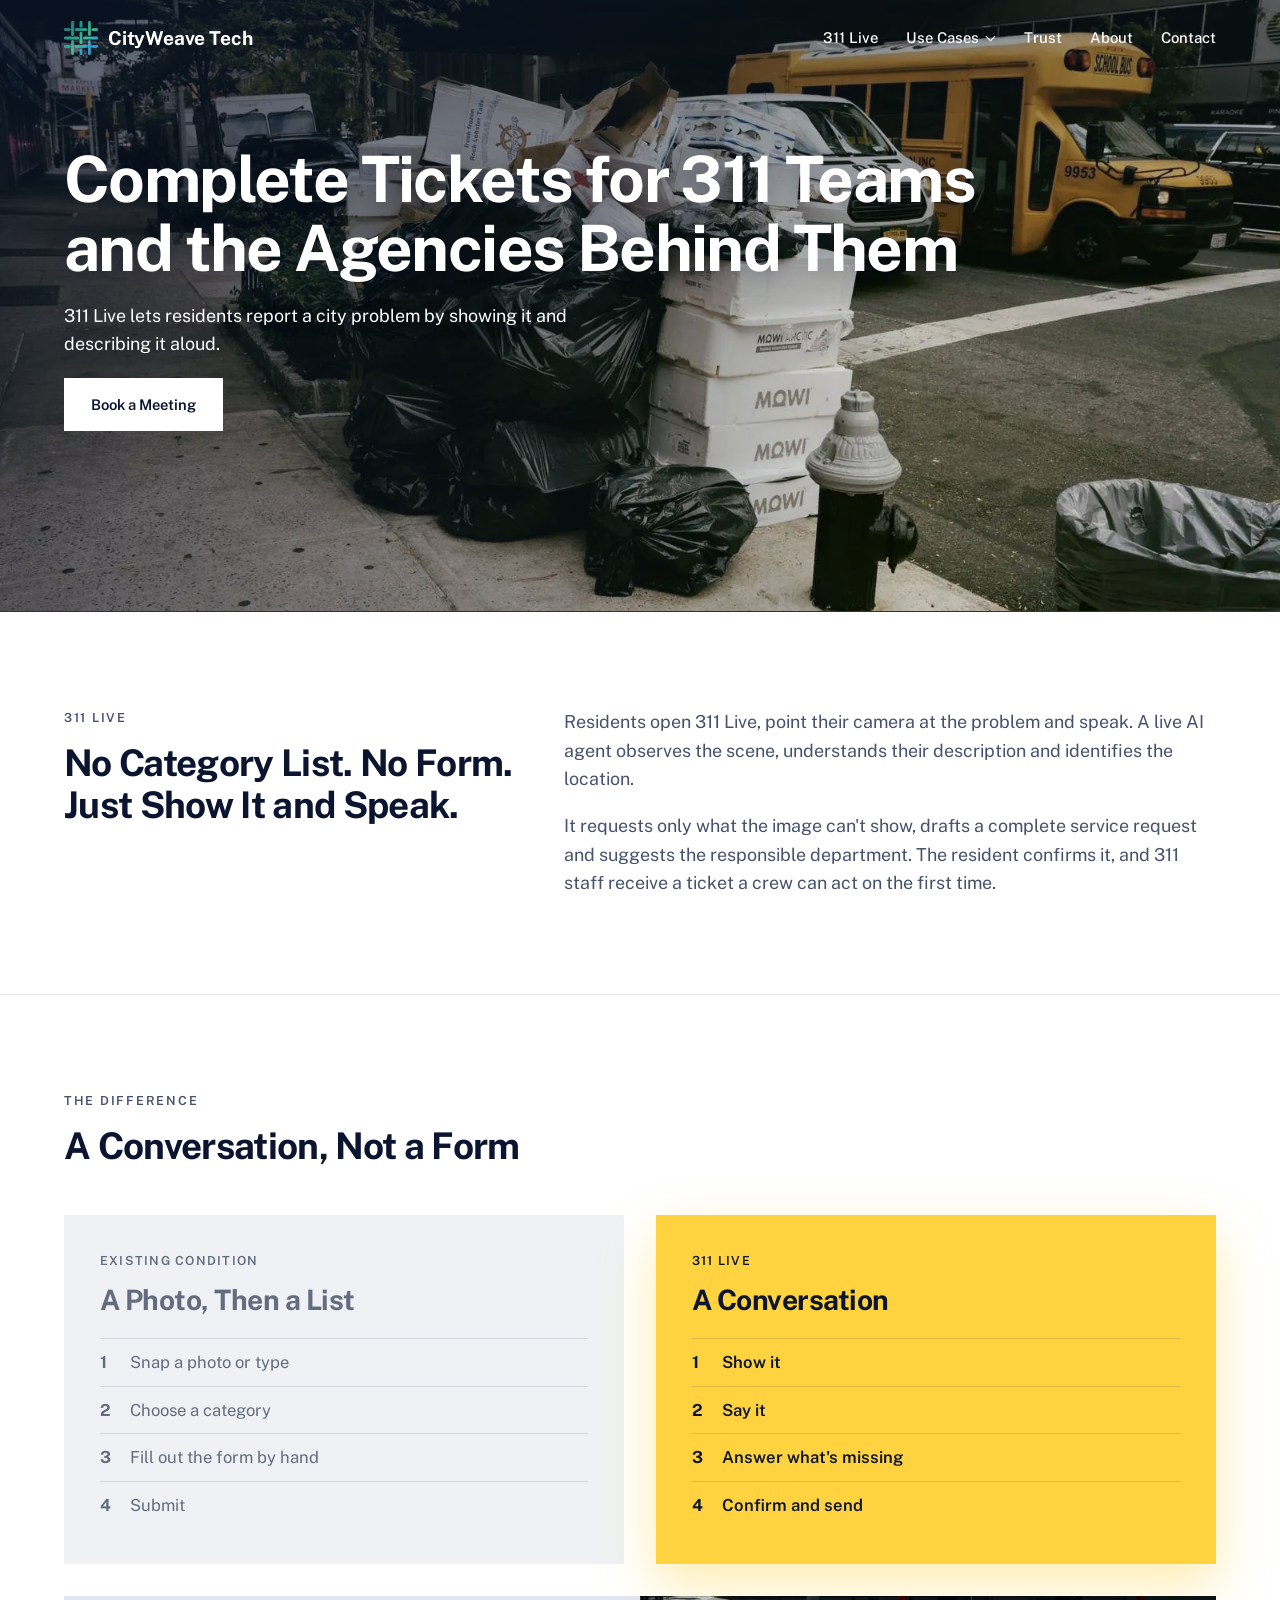
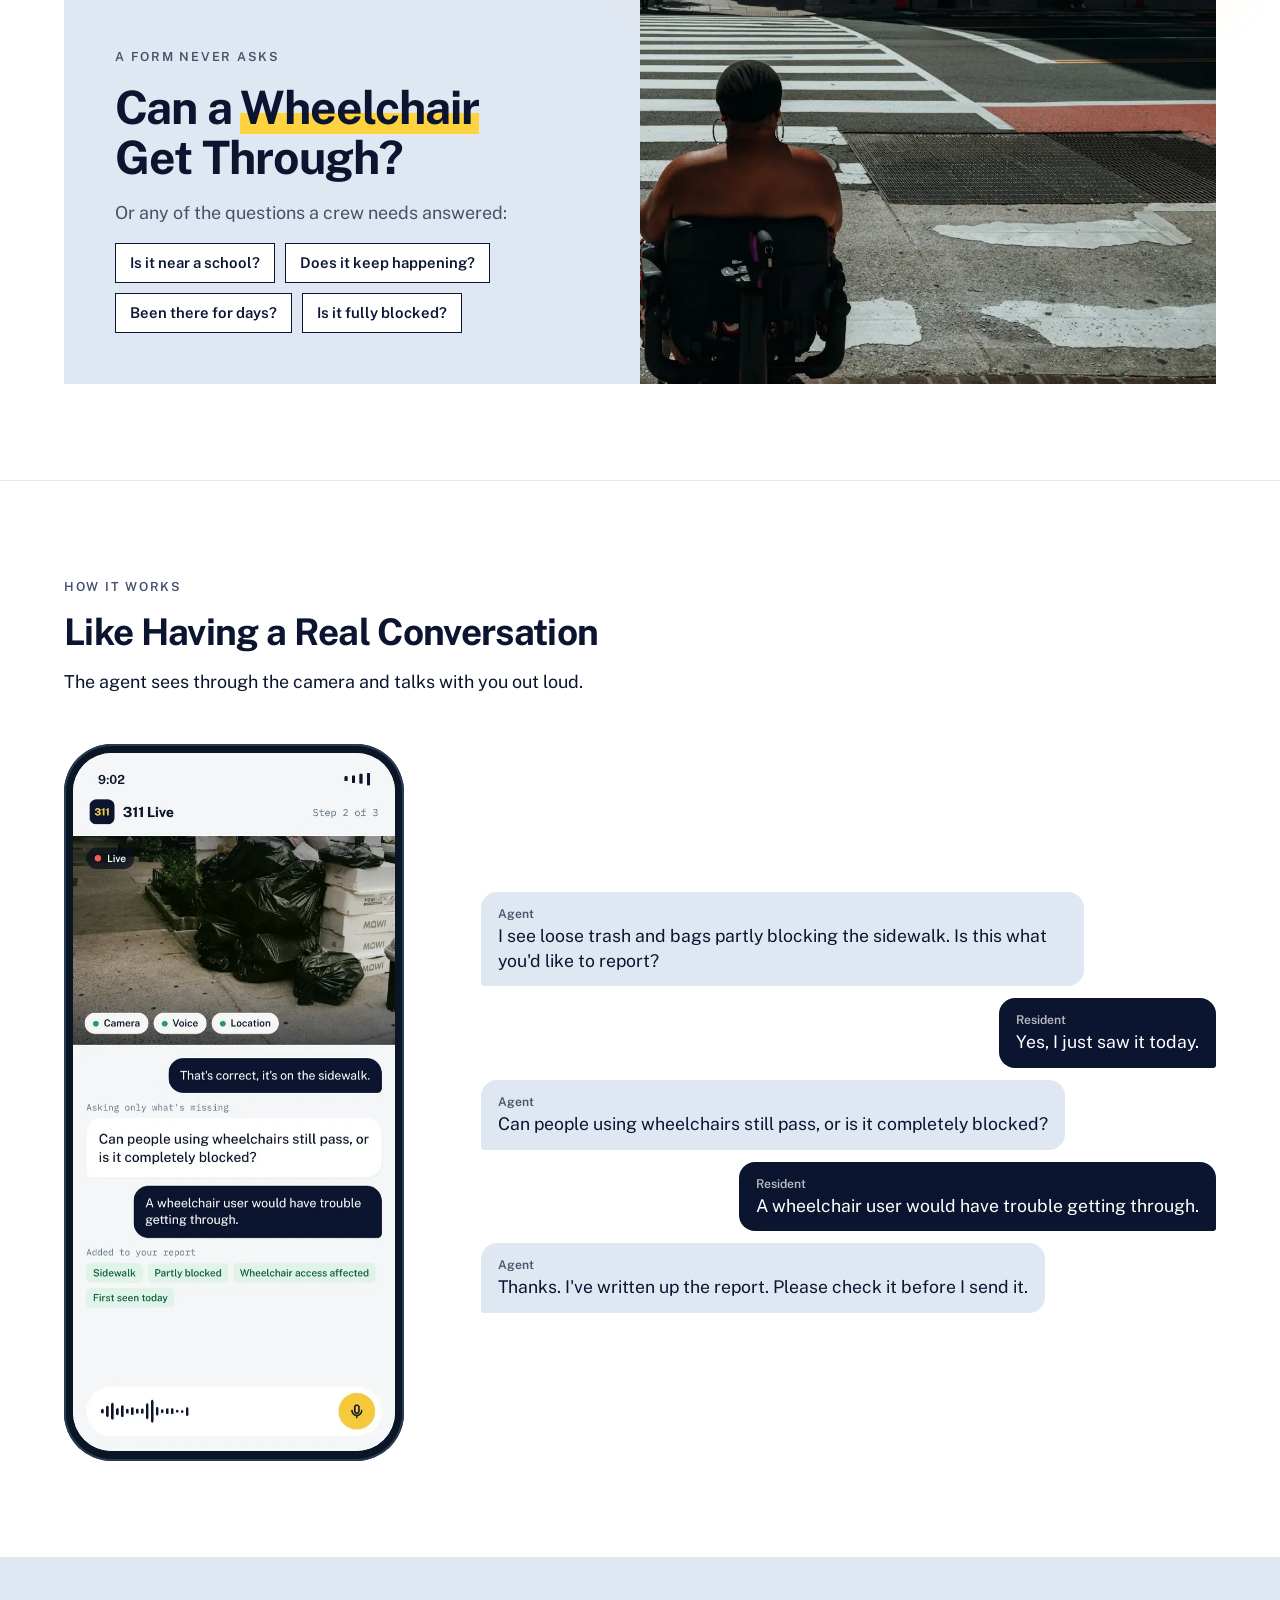
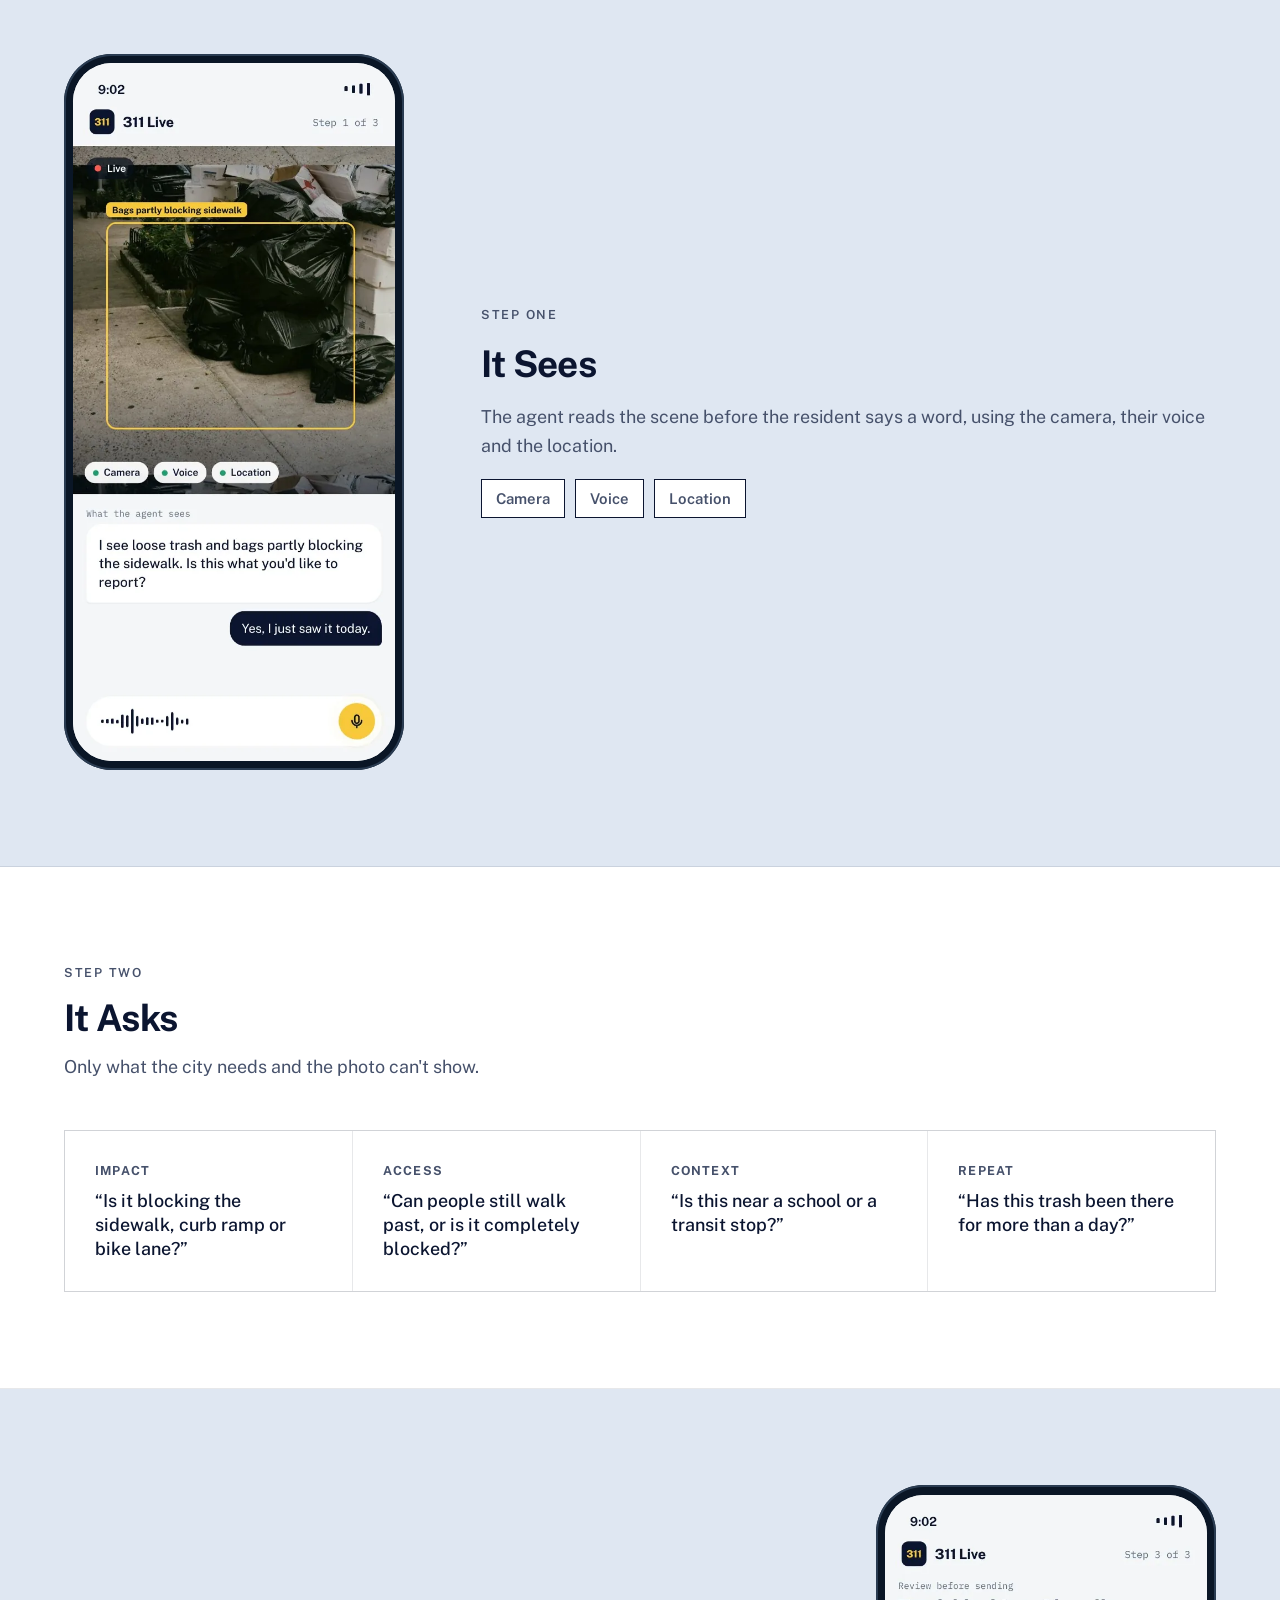
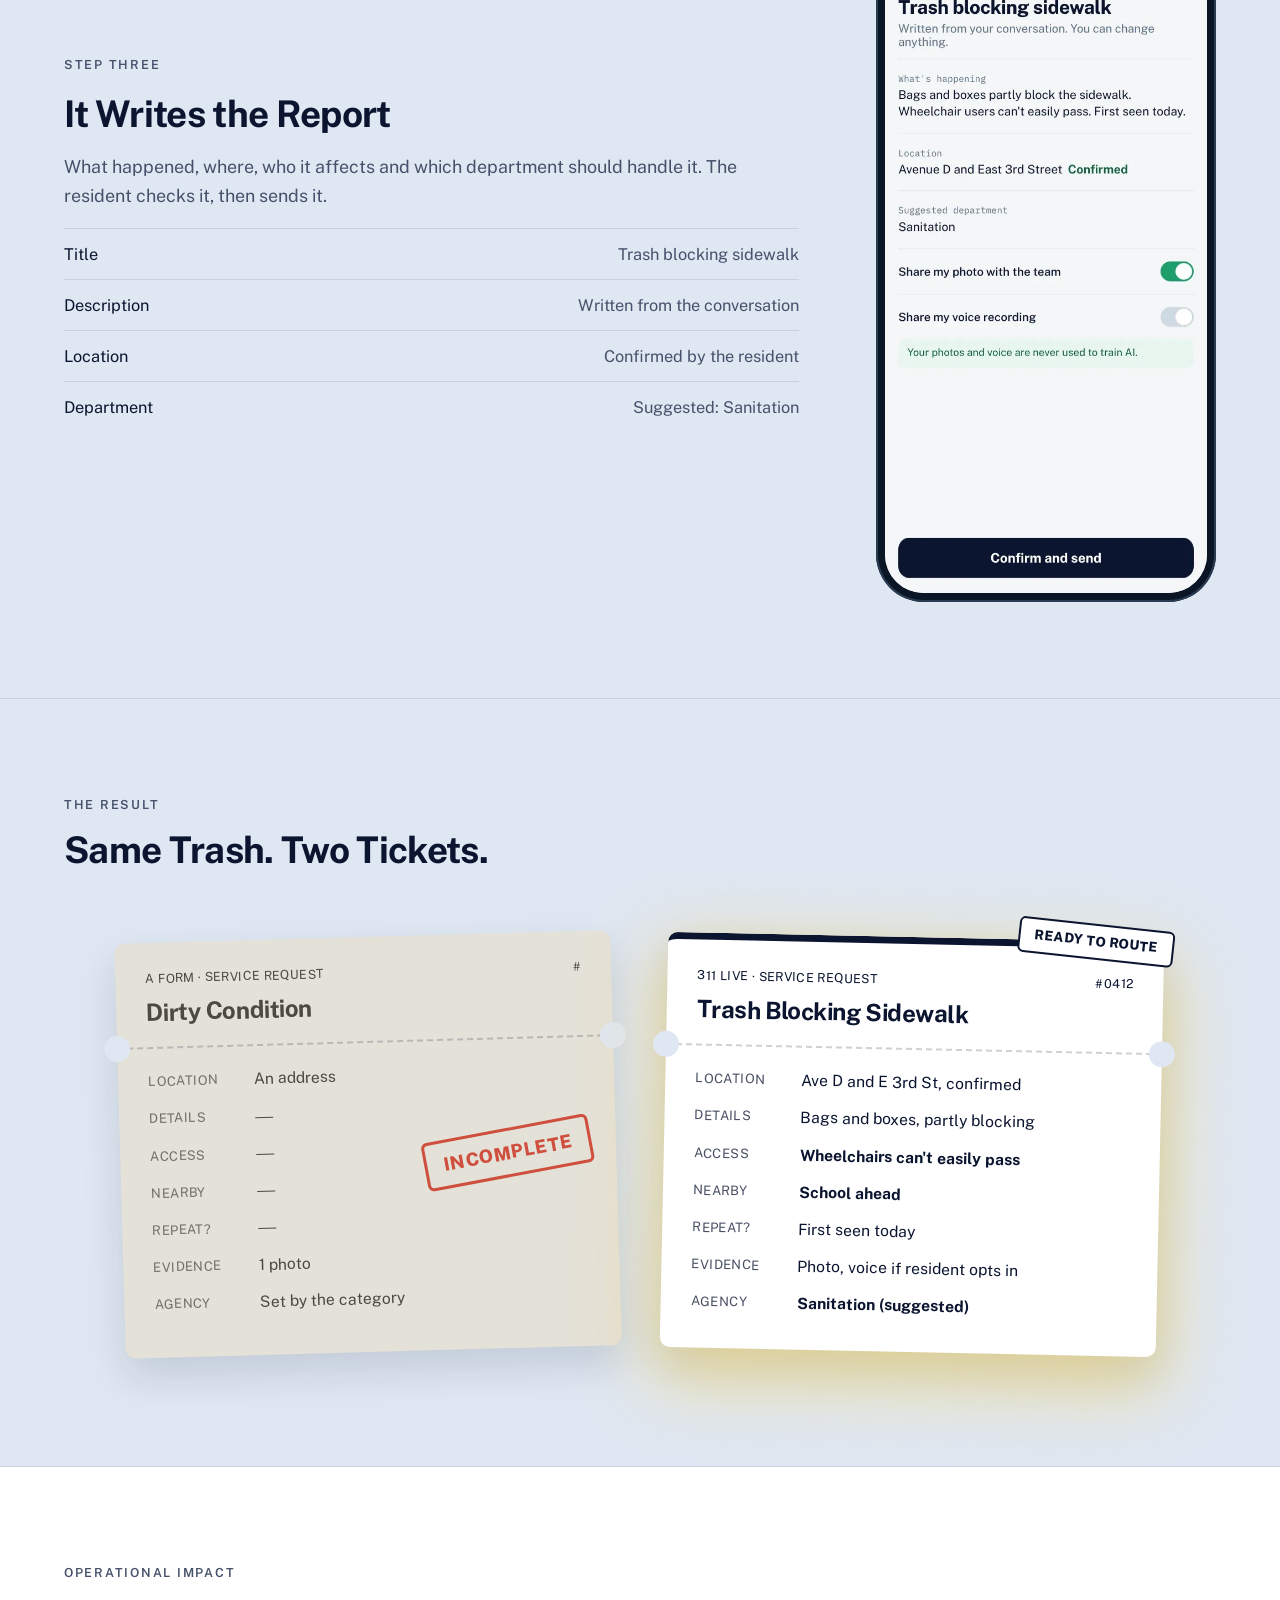
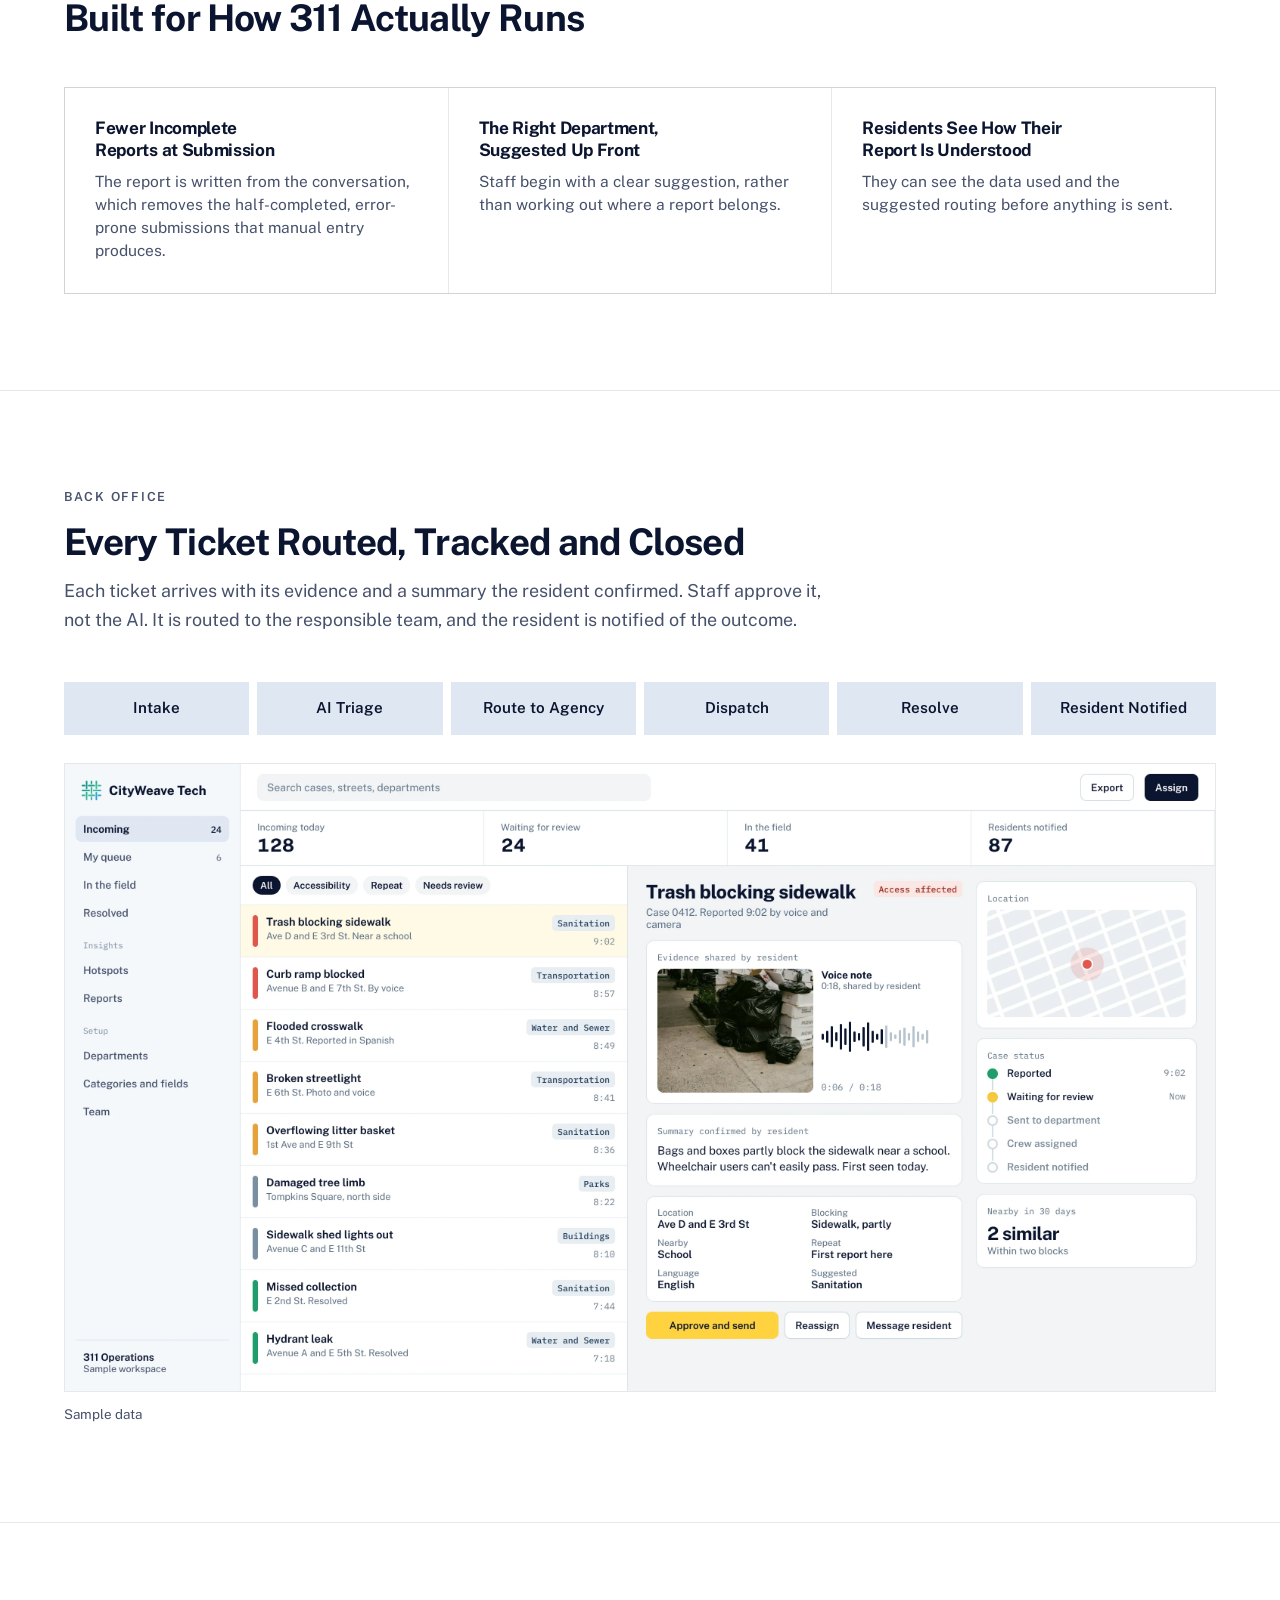
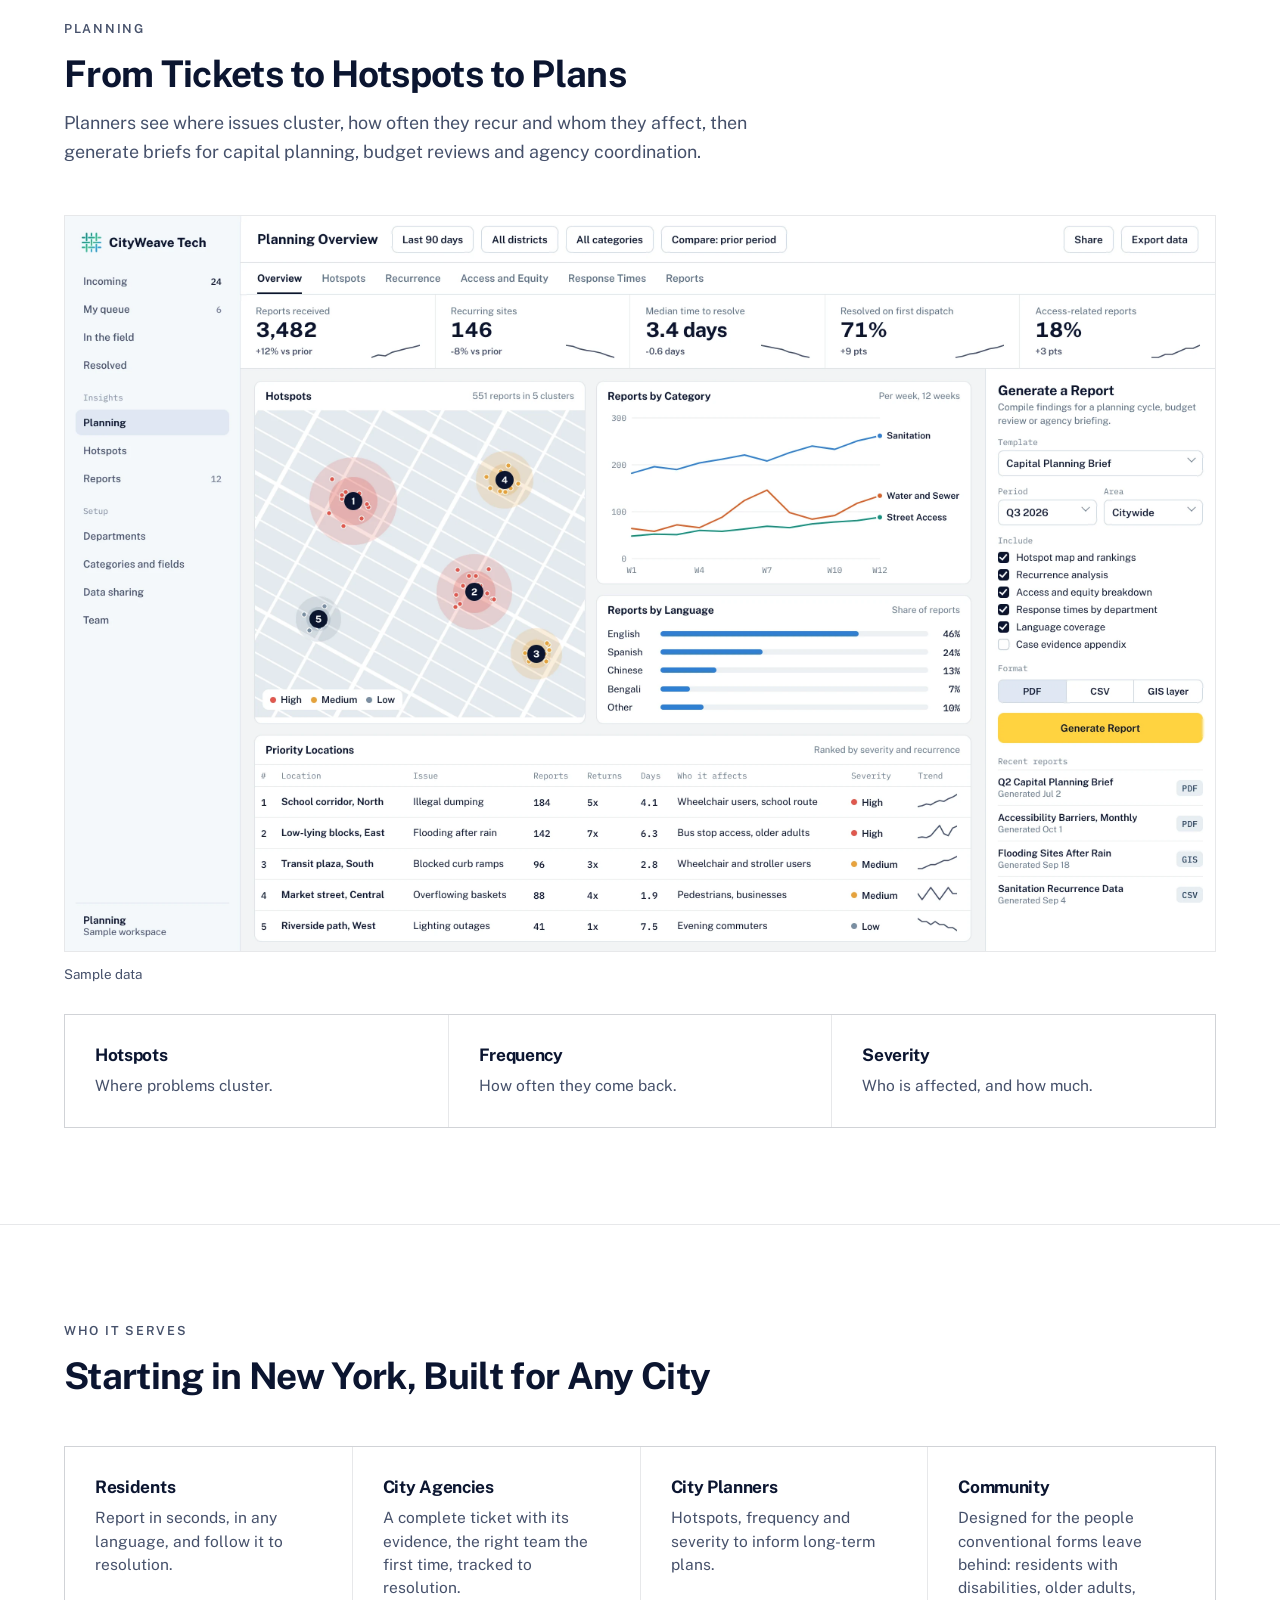
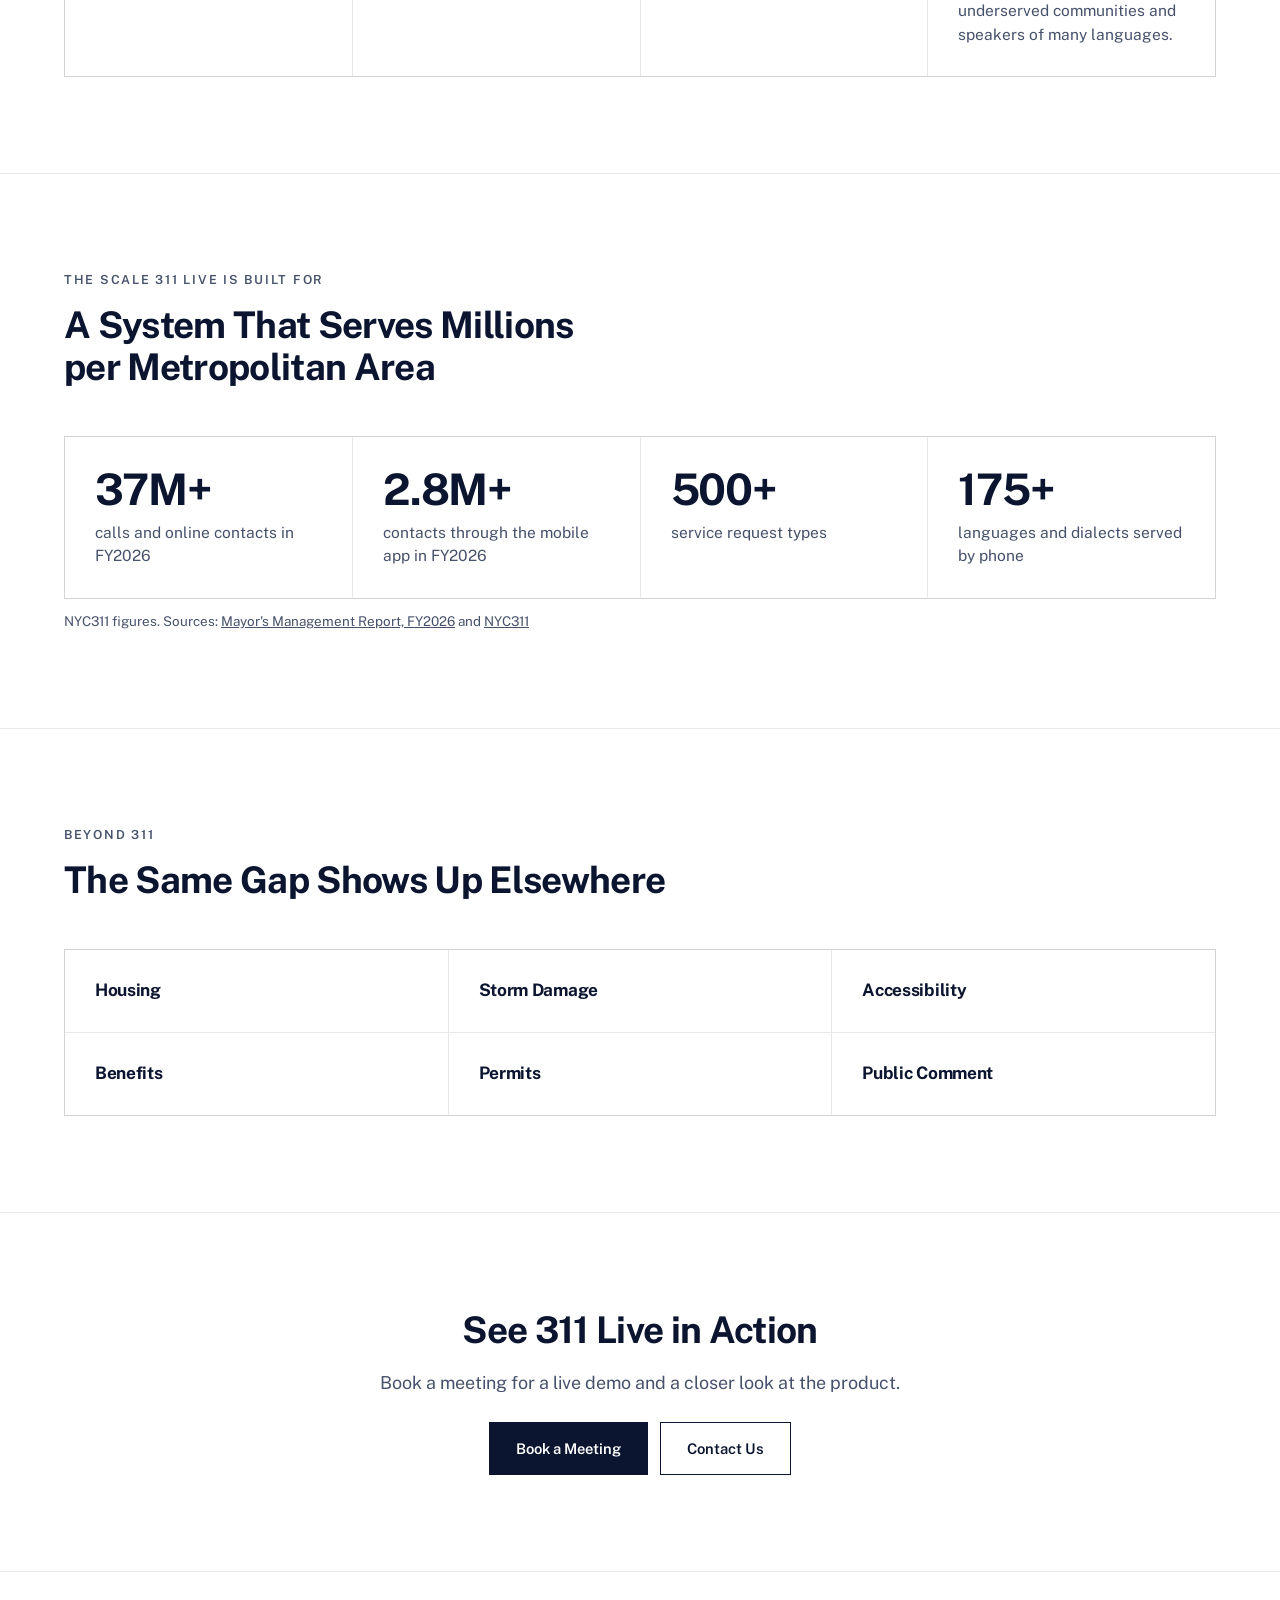
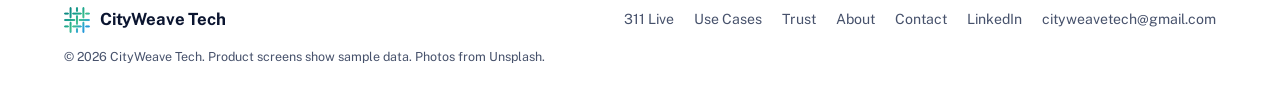
==== commit 6b6ca29b: "Remove prototype demo video, use CityWeave Tech as company name Co-Authored-By: Claude Opus 5.5 <nor" ====
--- a/311-live.html
+++ b/311-live.html
@@ -1,12 +1,12 @@
 <!doctype html>
 <html lang="en"><head><meta charset="utf-8"><meta name="viewport" content="width=device-width,initial-scale=1,viewport-fit=cover"><meta name="claude:viewport-fit-sides" content="cover">
-<title>311 Live | CityWeave</title><meta name="description" content="311 Live helps city 311 teams turn residents' photos and voice into tickets they can dispatch the first time."><meta property="og:title" content="311 Live | CityWeave"><meta property="og:description" content="311 Live helps city 311 teams turn residents' photos and voice into tickets they can dispatch the first time."><meta property="og:type" content="website">
+<title>311 Live | CityWeave Tech</title><meta name="description" content="311 Live helps city 311 teams turn residents' photos and voice into tickets they can dispatch the first time."><meta property="og:title" content="311 Live | CityWeave Tech"><meta property="og:description" content="311 Live helps city 311 teams turn residents' photos and voice into tickets they can dispatch the first time."><meta property="og:type" content="website">
 <link rel="icon" href="assets/favicon.png" type="image/png"><link rel="stylesheet" href="assets/style.css"></head>
-<body><header><div class="w bar"><a class="brand" href="index.html"><img src="assets/logo-cityweave.png" width="200" height="200" alt="">CityWeave</a><nav aria-label="Main"><a href="311-live.html">311 Live</a><div class="dd"><a href="use-cases.html" aria-haspopup="true">Use Cases<i class="car"></i></a><div class="ddm"><a href="311-live.html">City</a><a href="field-teams.html">Field Team</a><a href="campuses.html">Campus</a><a href="property.html">Property</a></div></div><a href="trust.html">Trust</a><a href="about.html">About</a><a href="contact.html">Contact</a></nav>
+<body><header><div class="w bar"><a class="brand" href="index.html"><img src="assets/logo-cityweave.png" width="200" height="200" alt="">CityWeave Tech</a><nav aria-label="Main"><a href="311-live.html">311 Live</a><div class="dd"><a href="use-cases.html" aria-haspopup="true">Use Cases<i class="car"></i></a><div class="ddm"><a href="311-live.html">City</a><a href="field-teams.html">Field Team</a><a href="campuses.html">Campus</a><a href="property.html">Property</a></div></div><a href="trust.html">Trust</a><a href="about.html">About</a><a href="contact.html">Contact</a></nav>
 <details class="ham"><summary aria-label="Menu"><i></i><i></i><i></i></summary><div class="hm"><a href="311-live.html">311 Live</a><a href="use-cases.html">Use Cases</a><a class="sub" href="311-live.html">City</a><a class="sub" href="field-teams.html">Field Team</a><a class="sub" href="campuses.html">Campus</a><a class="sub" href="property.html">Property</a><a href="trust.html">Trust</a><a href="about.html">About</a><a href="contact.html">Contact</a></div></details></div></header><main><section class="hero in"><img src="assets/trash.webp" alt="Trash bags and boxes piled on a sidewalk beside a school bus"><div class="w"><h1>Complete Tickets for 311 Teams and the Agencies Behind Them</h1><p>311 Live lets residents report a city problem by showing it and describing it aloud.</p><a class="btn wh" href="https://calendly.com/cityweavetech/30min">Book a Meeting</a></div></section><section class="s"><div class="w two"><div class="a"><span class="lab">311 Live</span><h2>No Category List. No Form. Just Show It and Speak.</h2></div><div class="b"><p>Residents open 311 Live, point their camera at the problem and speak. A live AI agent observes the scene, understands their description and identifies the location.</p><p>It requests only what the image can't show, drafts a complete service request and suggests the responsible department. The resident confirms it, and 311 staff receive a ticket a crew can act on the first time.</p></div></div></section><section class="s"><div class="w"><div class="top"><span class="lab">The Difference</span><h2>A Conversation, Not a Form</h2></div><div class="ex">
 <div class="exc"><small>Existing Condition</small><h3>A Photo, Then a List</h3><ol><li><b>1</b>Snap a photo or type</li><li><b>2</b>Choose a category</li><li><b>3</b>Fill out the form by hand</li><li><b>4</b>Submit</li></ol></div>
 <div class="exc me"><small>311 Live</small><h3>A Conversation</h3><ol><li><b>1</b>Show it</li><li><b>2</b>Say it</li><li><b>3</b>Answer what's missing</li><li><b>4</b>Confirm and send</li></ol></div></div>
-<div class="qs in"><div><span class="lab">A Form Never Asks</span><h2>Can a <em>Wheelchair</em> Get Through?</h2><p style="color:var(--mute);font-size:1.12rem">Or any of the questions a crew needs answered:</p><div class="chips"><span>Is it near a school?</span><span>Does it keep happening?</span><span>Been there for days?</span><span>Is it fully blocked?</span></div></div><img src="assets/wheelchair.webp" loading="lazy" alt="A person using a wheelchair waiting at a crosswalk, seen from behind"></div></div></section><section class="s conv-s"><div class="w"><div class="top"><span class="lab">How It Works</span><h2>Like Having a Real Conversation</h2><p style="font-size:1.12rem">The agent sees through the camera and talks with you out loud.</p></div><div class="conv"><div class="pvw"><div class="pv demo"><video controls playsinline preload="none" poster="assets/demo-poster.webp" aria-label="Screen recording of a 311 Live report in the working prototype"><source src="assets/demo-311live.mp4" type="video/mp4"></video></div><p class="cap">Prototype recording. Tap to play with sound</p></div>
+<div class="qs in"><div><span class="lab">A Form Never Asks</span><h2>Can a <em>Wheelchair</em> Get Through?</h2><p style="color:var(--mute);font-size:1.12rem">Or any of the questions a crew needs answered:</p><div class="chips"><span>Is it near a school?</span><span>Does it keep happening?</span><span>Been there for days?</span><span>Is it fully blocked?</span></div></div><img src="assets/wheelchair.webp" loading="lazy" alt="A person using a wheelchair waiting at a crosswalk, seen from behind"></div></div></section><section class="s conv-s"><div class="w"><div class="top"><span class="lab">How It Works</span><h2>Like Having a Real Conversation</h2><p style="font-size:1.12rem">The agent sees through the camera and talks with you out loud.</p></div><div class="conv"><div class="pv"><video data-loop autoplay muted loop playsinline preload="metadata" poster="assets/live-ask.webp" aria-label="Animation of the agent asking about wheelchair access"><source src="assets/live-ask.mp4" type="video/mp4"></video></div>
 <div class="talk"><p class="ag"><small>Agent</small>I see loose trash and bags partly blocking the sidewalk. Is this what you'd like to report?</p><p class="me"><small>Resident</small>Yes, I just saw it today.</p><p class="ag"><small>Agent</small>Can people using wheelchairs still pass, or is it completely blocked?</p><p class="me"><small>Resident</small>A wheelchair user would have trouble getting through.</p><p class="ag"><small>Agent</small>Thanks. I've written up the report. Please check it before I send it.</p></div></div></div></section><section class="s band"><div class="w conv"><div class="pv"><video data-loop autoplay muted loop playsinline preload="metadata" poster="assets/live-see.webp" aria-label="Animation of the agent identifying trash bags through the camera"><source src="assets/live-see.mp4" type="video/mp4"></video></div><div class="tx"><span class="lab">Step One</span><h2>It Sees</h2><p>The agent reads the scene before the resident says a word, using the camera, their voice and the location.</p><div class="chips"><span>Camera</span><span>Voice</span><span>Location</span></div></div></div></section><section class="s"><div class="w"><div class="top"><span class="lab">Step Two</span><h2>It Asks</h2><p style="color:var(--mute);font-size:1.12rem">Only what the city needs and the photo can't show.</p></div><div class="g g4"><div class="c qq"><small>Impact</small><p>“Is it blocking the sidewalk, curb ramp or bike lane?”</p></div><div class="c qq"><small>Access</small><p>“Can people still walk past, or is it completely blocked?”</p></div><div class="c qq"><small>Context</small><p>“Is this near a school or a transit stop?”</p></div><div class="c qq"><small>Repeat</small><p>“Has this trash been there for more than a day?”</p></div></div></div></section><section class="s band"><div class="w conv rev"><div class="tx"><span class="lab">Step Three</span><h2>It Writes the Report</h2><p>What happened, where, who it affects and which department should handle it. The resident checks it, then sends it.</p><ul class="fl2"><li>Title <span>Trash blocking sidewalk</span></li><li>Description <span>Written from the conversation</span></li><li>Location <span>Confirmed by the resident</span></li><li>Department <span>Suggested: Sanitation</span></li></ul></div><div class="pv"><video data-loop autoplay muted loop playsinline preload="metadata" poster="assets/live-report.webp" aria-label="Animation of a report being written for the resident to confirm"><source src="assets/live-report.mp4" type="video/mp4"></video></div></div></section><section class="s band"><div class="w"><div class="top"><span class="lab">The Result</span><h2>Same Trash. Two Tickets.</h2></div><div class="tix"><article class="tkt"><small><span>A Form &middot; Service Request</span><span>#</span></small><h3>Dirty Condition</h3><div class="perf"></div><dl><div><dt>Location</dt><dd>An address</dd></div><div><dt>Details</dt><dd><i class="nil"></i></dd></div><div><dt>Access</dt><dd><i class="nil"></i></dd></div><div><dt>Nearby</dt><dd><i class="nil"></i></dd></div><div><dt>Repeat?</dt><dd><i class="nil"></i></dd></div><div><dt>Evidence</dt><dd>1 photo</dd></div><div><dt>Agency</dt><dd>Set by the category</dd></div></dl><span class="stamp no">Incomplete</span></article>
-<article class="tkt ok"><small><span>311 Live &middot; Service Request</span><span>#0412</span></small><h3>Trash Blocking Sidewalk</h3><div class="perf"></div><dl><div><dt>Location</dt><dd>Ave D and E 3rd St, confirmed</dd></div><div><dt>Details</dt><dd>Bags and boxes, partly blocking</dd></div><div><dt>Access</dt><dd><b>Wheelchairs can't easily pass</b></dd></div><div><dt>Nearby</dt><dd><b>School ahead</b></dd></div><div><dt>Repeat?</dt><dd>First seen today</dd></div><div><dt>Evidence</dt><dd>Photo, voice if resident opts in</dd></div><div><dt>Agency</dt><dd><b>Sanitation (suggested)</b></dd></div></dl><span class="stamp go">Ready to Route</span></article></div></div></section><section class="s"><div class="w"><div class="top"><span class="lab">Operational Impact</span><h2>Built for How 311 Actually Runs</h2></div><div class="g g3"><div class="c"><h3>Fewer Incomplete Reports at Submission</h3><p>The report is written from the conversation, which removes the half-completed, error-prone submissions that manual entry produces.</p></div><div class="c"><h3>The Right Department, Suggested Up Front</h3><p>Staff begin with a clear suggestion, rather than working out where a report belongs.</p></div><div class="c"><h3>Residents See How Their Report Is Understood</h3><p>They can see the data used and the suggested routing before anything is sent.</p></div></div></div></section><section class="s"><div class="w"><div class="top"><span class="lab">Back Office</span><h2>Every Ticket Routed, Tracked and Closed</h2><p style="color:var(--mute);font-size:1.12rem">Each ticket arrives with its evidence and a summary the resident confirmed. Staff approve it, not the AI. It is routed to the responsible team, and the resident is notified of the outcome.</p></div><ol class="flow"><li>Intake</li><li>AI Triage</li><li>Route to Agency</li><li>Dispatch</li><li>Resolve</li><li>Resident Notified</li></ol><div class="shotw" tabindex="0" role="group" aria-label="CityWeave back office with a case queue, evidence, summary and status"><img class="shot" src="assets/console-cases.webp" loading="lazy" alt="CityWeave back office with a case queue, evidence, summary and status"></div><p class="cap">Sample data<span class="swipe">. Swipe to see more</span></p></div></section><section class="s"><div class="w"><div class="top"><span class="lab">Planning</span><h2>From Tickets to Hotspots to Plans</h2><p style="color:var(--mute);font-size:1.12rem">Planners see where issues cluster, how often they recur and whom they affect, then generate briefs for capital planning, budget reviews and agency coordination.</p></div><div class="shotw" tabindex="0" role="group" aria-label="Planning dashboard with hotspot map, category trends, language coverage, ranked locations and a report generator"><img class="shot" src="assets/console-hotspots.webp" loading="lazy" alt="Planning dashboard with hotspot map, category trends, language coverage, ranked locations and a report generator"></div><p class="cap">Sample data<span class="swipe">. Swipe to see more</span></p><div style="height:28px"></div><div class="g g3"><div class="c"><h3>Hotspots</h3><p>Where problems cluster.</p></div><div class="c"><h3>Frequency</h3><p>How often they come back.</p></div><div class="c"><h3>Severity</h3><p>Who is affected, and how much.</p></div></div></div></section><section class="s"><div class="w"><div class="top"><span class="lab">Who It Serves</span><h2>Starting in New York, Built for Any City</h2></div><div class="g g4"><div class="c"><h3>Residents</h3><p>Report in seconds, in any language, and follow it to resolution.</p></div><div class="c"><h3>City Agencies</h3><p>A complete ticket with its evidence, the right team the first time, tracked to resolution.</p></div><div class="c"><h3>City Planners</h3><p>Hotspots, frequency and severity to inform long-term plans.</p></div><div class="c"><h3>Community</h3><p>Designed for the people conventional forms leave behind: residents with disabilities, older adults, underserved communities and speakers of many languages.</p></div></div></div></section><section class="s"><div class="w"><div class="top"><span class="lab">The Scale 311 Live Is Built For</span><h2>A System That Serves Millions per Metropolitan Area</h2></div><div class="g g4 stat"><div class="c"><strong>37M+</strong><p>calls and online contacts in FY2026</p></div><div class="c"><strong>2.8M+</strong><p>contacts through the mobile app in FY2026</p></div><div class="c"><strong>500+</strong><p>service request types</p></div><div class="c"><strong>175+</strong><p>languages and dialects served by phone</p></div></div><p class="cap">NYC311 figures. Sources: <a href="https://www.nyc.gov/assets/operations/downloads/pdf/mmr2026/311.pdf">Mayor's Management Report, FY2026</a> and <a href="https://portal.311.nyc.gov/about-nyc-311/">NYC311</a></p></div></section><section class="s"><div class="w"><div class="top"><span class="lab">Beyond 311</span><h2>The Same Gap Shows Up Elsewhere</h2></div><div class="g g3"><div class="c"><h3>Housing</h3></div><div class="c"><h3>Storm Damage</h3></div><div class="c"><h3>Accessibility</h3></div><div class="c"><h3>Benefits</h3></div><div class="c"><h3>Permits</h3></div><div class="c"><h3>Public Comment</h3></div></div></div></section><section class="s ctr"><div class="w"><h2>See 311 Live in Action</h2><p>Book a meeting for a live demo and a closer look at the product.</p><div class="btns"><a class="btn" href="https://calendly.com/cityweavetech/30min">Book a Meeting</a><a class="btn ln" href="mailto:cityweavetech@gmail.com">Contact Us</a></div></div></section></main><footer><div class="w"><a class="brand" href="index.html"><img src="assets/logo-cityweave.png" width="200" height="200" alt="">CityWeave</a><div class="fl"><a href="311-live.html">311 Live</a><a href="use-cases.html">Use Cases</a><a href="trust.html">Trust</a><a href="about.html">About</a><a href="contact.html">Contact</a><a href="https://www.linkedin.com/company/cityweave/">LinkedIn</a><a href="mailto:cityweavetech@gmail.com">cityweavetech@gmail.com</a></div>
-<div class="fine">© 2026 CityWeave. Product screens show sample data. Photos from Unsplash.</div></div></footer><script>if('scrollRestoration' in history){history.scrollRestoration='manual'}if(!location.hash){window.scrollTo(0,0)}addEventListener('pageshow',function(){if(!location.hash){window.scrollTo(0,0)}});(function(){var h=document.querySelector('header');function f(){h.classList.toggle('on',window.scrollY>40)}f();addEventListener('scroll',f,{passive:true})})();(function(){var v=document.querySelectorAll('video[data-loop]');if(!v.length)return;var i;if(window.matchMedia('(prefers-reduced-motion:reduce)').matches){for(i=0;i<v.length;i++){v[i].removeAttribute('autoplay');v[i].pause()}return}if('IntersectionObserver' in window){var o=new IntersectionObserver(function(e){e.forEach(function(x){if(x.isIntersecting){var p=x.target.play();if(p&&p.catch)p.catch(function(){})}else x.target.pause()})},{threshold:.2});for(i=0;i<v.length;i++)o.observe(v[i])}})();(function(){var d=document.querySelector('.dd'),m=document.querySelector('.ham');if(d&&window.matchMedia('(hover:none)').matches){d.firstElementChild.addEventListener('click',function(e){if(!d.classList.contains('open')){e.preventDefault();d.classList.add('open')}})}document.addEventListener('click',function(e){if(d&&!d.contains(e.target))d.classList.remove('open');if(m&&m.open&&!m.contains(e.target))m.open=false})})();</script></body></html>
+<article class="tkt ok"><small><span>311 Live &middot; Service Request</span><span>#0412</span></small><h3>Trash Blocking Sidewalk</h3><div class="perf"></div><dl><div><dt>Location</dt><dd>Ave D and E 3rd St, confirmed</dd></div><div><dt>Details</dt><dd>Bags and boxes, partly blocking</dd></div><div><dt>Access</dt><dd><b>Wheelchairs can't easily pass</b></dd></div><div><dt>Nearby</dt><dd><b>School ahead</b></dd></div><div><dt>Repeat?</dt><dd>First seen today</dd></div><div><dt>Evidence</dt><dd>Photo, voice if resident opts in</dd></div><div><dt>Agency</dt><dd><b>Sanitation (suggested)</b></dd></div></dl><span class="stamp go">Ready to Route</span></article></div></div></section><section class="s"><div class="w"><div class="top"><span class="lab">Operational Impact</span><h2>Built for How 311 Actually Runs</h2></div><div class="g g3"><div class="c"><h3>Fewer Incomplete Reports at Submission</h3><p>The report is written from the conversation, which removes the half-completed, error-prone submissions that manual entry produces.</p></div><div class="c"><h3>The Right Department, Suggested Up Front</h3><p>Staff begin with a clear suggestion, rather than working out where a report belongs.</p></div><div class="c"><h3>Residents See How Their Report Is Understood</h3><p>They can see the data used and the suggested routing before anything is sent.</p></div></div></div></section><section class="s"><div class="w"><div class="top"><span class="lab">Back Office</span><h2>Every Ticket Routed, Tracked and Closed</h2><p style="color:var(--mute);font-size:1.12rem">Each ticket arrives with its evidence and a summary the resident confirmed. Staff approve it, not the AI. It is routed to the responsible team, and the resident is notified of the outcome.</p></div><ol class="flow"><li>Intake</li><li>AI Triage</li><li>Route to Agency</li><li>Dispatch</li><li>Resolve</li><li>Resident Notified</li></ol><div class="shotw" tabindex="0" role="group" aria-label="CityWeave Tech back office with a case queue, evidence, summary and status"><img class="shot" src="assets/console-cases.webp" loading="lazy" alt="CityWeave Tech back office with a case queue, evidence, summary and status"></div><p class="cap">Sample data<span class="swipe">. Swipe to see more</span></p></div></section><section class="s"><div class="w"><div class="top"><span class="lab">Planning</span><h2>From Tickets to Hotspots to Plans</h2><p style="color:var(--mute);font-size:1.12rem">Planners see where issues cluster, how often they recur and whom they affect, then generate briefs for capital planning, budget reviews and agency coordination.</p></div><div class="shotw" tabindex="0" role="group" aria-label="Planning dashboard with hotspot map, category trends, language coverage, ranked locations and a report generator"><img class="shot" src="assets/console-hotspots.webp" loading="lazy" alt="Planning dashboard with hotspot map, category trends, language coverage, ranked locations and a report generator"></div><p class="cap">Sample data<span class="swipe">. Swipe to see more</span></p><div style="height:28px"></div><div class="g g3"><div class="c"><h3>Hotspots</h3><p>Where problems cluster.</p></div><div class="c"><h3>Frequency</h3><p>How often they come back.</p></div><div class="c"><h3>Severity</h3><p>Who is affected, and how much.</p></div></div></div></section><section class="s"><div class="w"><div class="top"><span class="lab">Who It Serves</span><h2>Starting in New York, Built for Any City</h2></div><div class="g g4"><div class="c"><h3>Residents</h3><p>Report in seconds, in any language, and follow it to resolution.</p></div><div class="c"><h3>City Agencies</h3><p>A complete ticket with its evidence, the right team the first time, tracked to resolution.</p></div><div class="c"><h3>City Planners</h3><p>Hotspots, frequency and severity to inform long-term plans.</p></div><div class="c"><h3>Community</h3><p>Designed for the people conventional forms leave behind: residents with disabilities, older adults, underserved communities and speakers of many languages.</p></div></div></div></section><section class="s"><div class="w"><div class="top"><span class="lab">The Scale 311 Live Is Built For</span><h2>A System That Serves Millions per Metropolitan Area</h2></div><div class="g g4 stat"><div class="c"><strong>37M+</strong><p>calls and online contacts in FY2026</p></div><div class="c"><strong>2.8M+</strong><p>contacts through the mobile app in FY2026</p></div><div class="c"><strong>500+</strong><p>service request types</p></div><div class="c"><strong>175+</strong><p>languages and dialects served by phone</p></div></div><p class="cap">NYC311 figures. Sources: <a href="https://www.nyc.gov/assets/operations/downloads/pdf/mmr2026/311.pdf">Mayor's Management Report, FY2026</a> and <a href="https://portal.311.nyc.gov/about-nyc-311/">NYC311</a></p></div></section><section class="s"><div class="w"><div class="top"><span class="lab">Beyond 311</span><h2>The Same Gap Shows Up Elsewhere</h2></div><div class="g g3"><div class="c"><h3>Housing</h3></div><div class="c"><h3>Storm Damage</h3></div><div class="c"><h3>Accessibility</h3></div><div class="c"><h3>Benefits</h3></div><div class="c"><h3>Permits</h3></div><div class="c"><h3>Public Comment</h3></div></div></div></section><section class="s ctr"><div class="w"><h2>See 311 Live in Action</h2><p>Book a meeting for a live demo and a closer look at the product.</p><div class="btns"><a class="btn" href="https://calendly.com/cityweavetech/30min">Book a Meeting</a><a class="btn ln" href="mailto:cityweavetech@gmail.com">Contact Us</a></div></div></section></main><footer><div class="w"><a class="brand" href="index.html"><img src="assets/logo-cityweave.png" width="200" height="200" alt="">CityWeave Tech</a><div class="fl"><a href="311-live.html">311 Live</a><a href="use-cases.html">Use Cases</a><a href="trust.html">Trust</a><a href="about.html">About</a><a href="contact.html">Contact</a><a href="https://www.linkedin.com/company/cityweave/">LinkedIn</a><a href="mailto:cityweavetech@gmail.com">cityweavetech@gmail.com</a></div>
+<div class="fine">© 2026 CityWeave Tech. Product screens show sample data. Photos from Unsplash.</div></div></footer><script>if('scrollRestoration' in history){history.scrollRestoration='manual'}if(!location.hash){window.scrollTo(0,0)}addEventListener('pageshow',function(){if(!location.hash){window.scrollTo(0,0)}});(function(){var h=document.querySelector('header');function f(){h.classList.toggle('on',window.scrollY>40)}f();addEventListener('scroll',f,{passive:true})})();(function(){var v=document.querySelectorAll('video[data-loop]');if(!v.length)return;var i;if(window.matchMedia('(prefers-reduced-motion:reduce)').matches){for(i=0;i<v.length;i++){v[i].removeAttribute('autoplay');v[i].pause()}return}if('IntersectionObserver' in window){var o=new IntersectionObserver(function(e){e.forEach(function(x){if(x.isIntersecting){var p=x.target.play();if(p&&p.catch)p.catch(function(){})}else x.target.pause()})},{threshold:.2});for(i=0;i<v.length;i++)o.observe(v[i])}})();(function(){var d=document.querySelector('.dd'),m=document.querySelector('.ham');if(d&&window.matchMedia('(hover:none)').matches){d.firstElementChild.addEventListener('click',function(e){if(!d.classList.contains('open')){e.preventDefault();d.classList.add('open')}})}document.addEventListener('click',function(e){if(d&&!d.contains(e.target))d.classList.remove('open');if(m&&m.open&&!m.contains(e.target))m.open=false})})();</script></body></html>
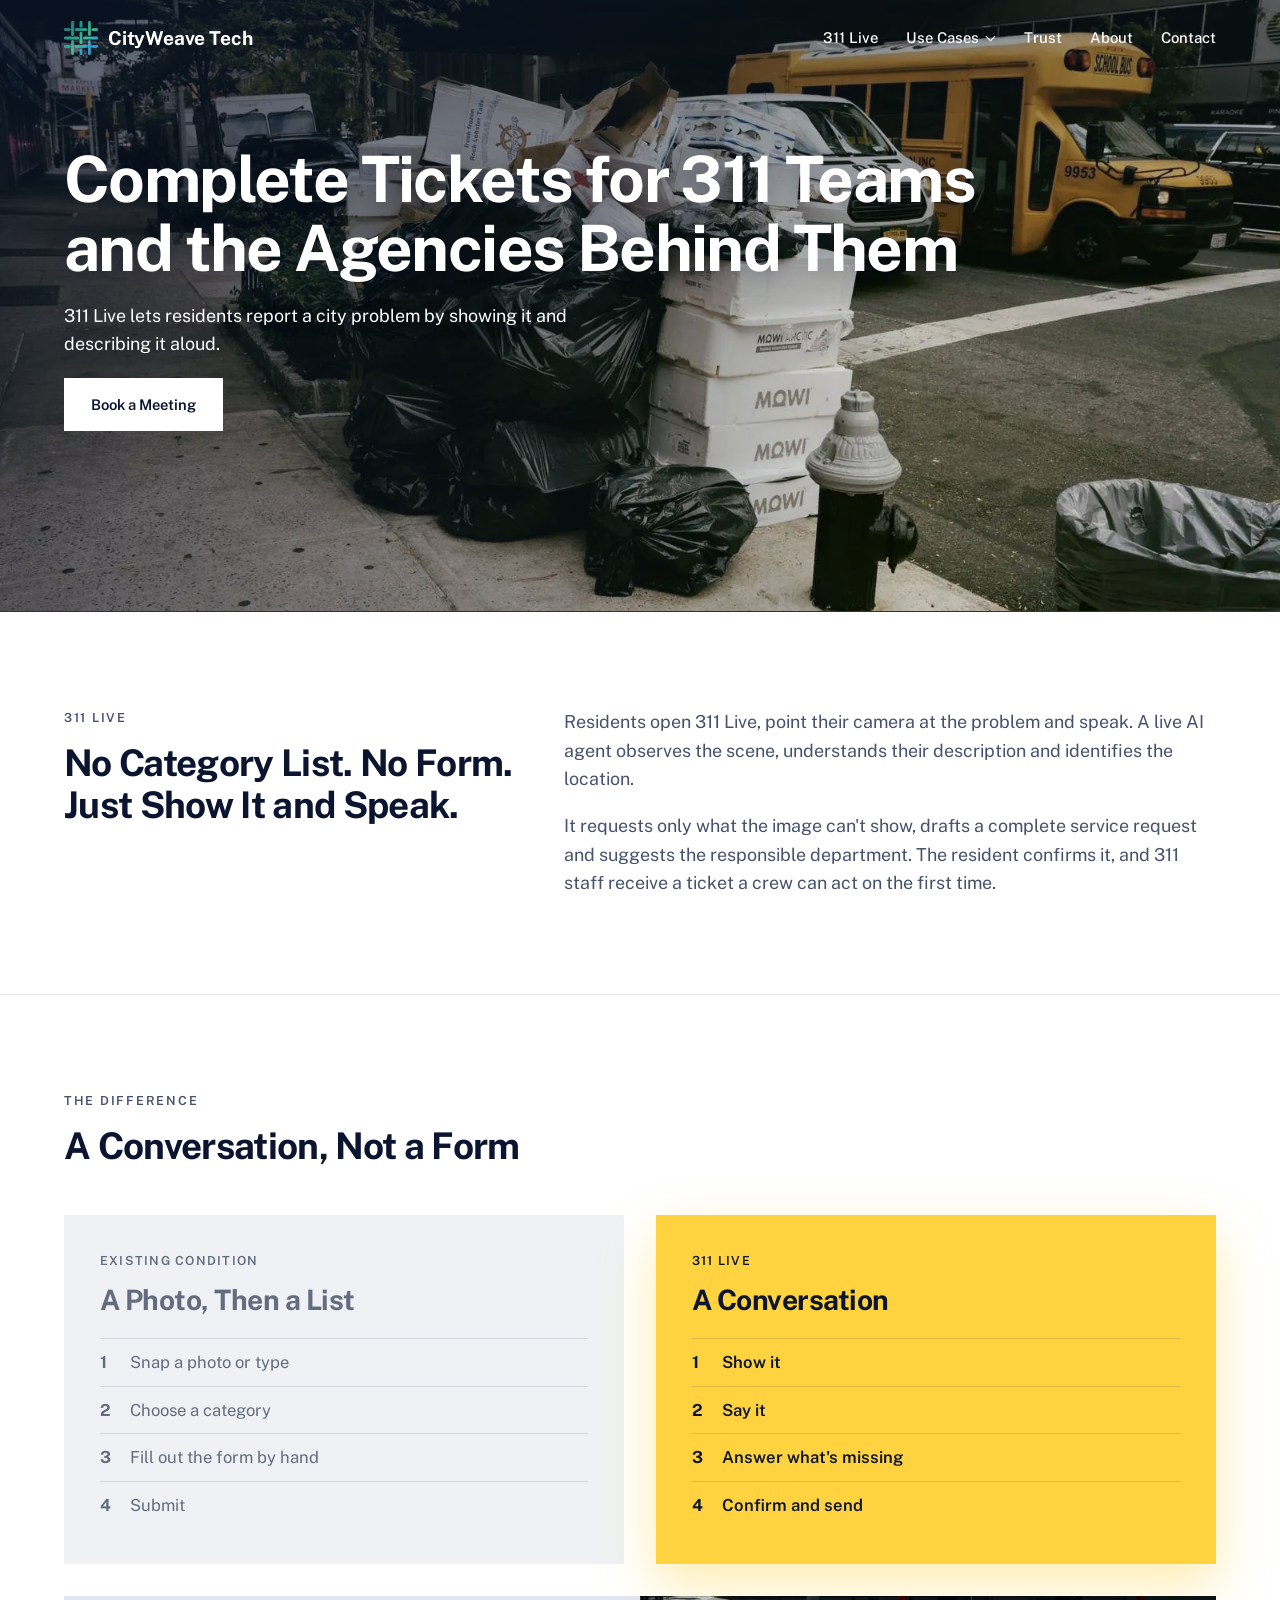
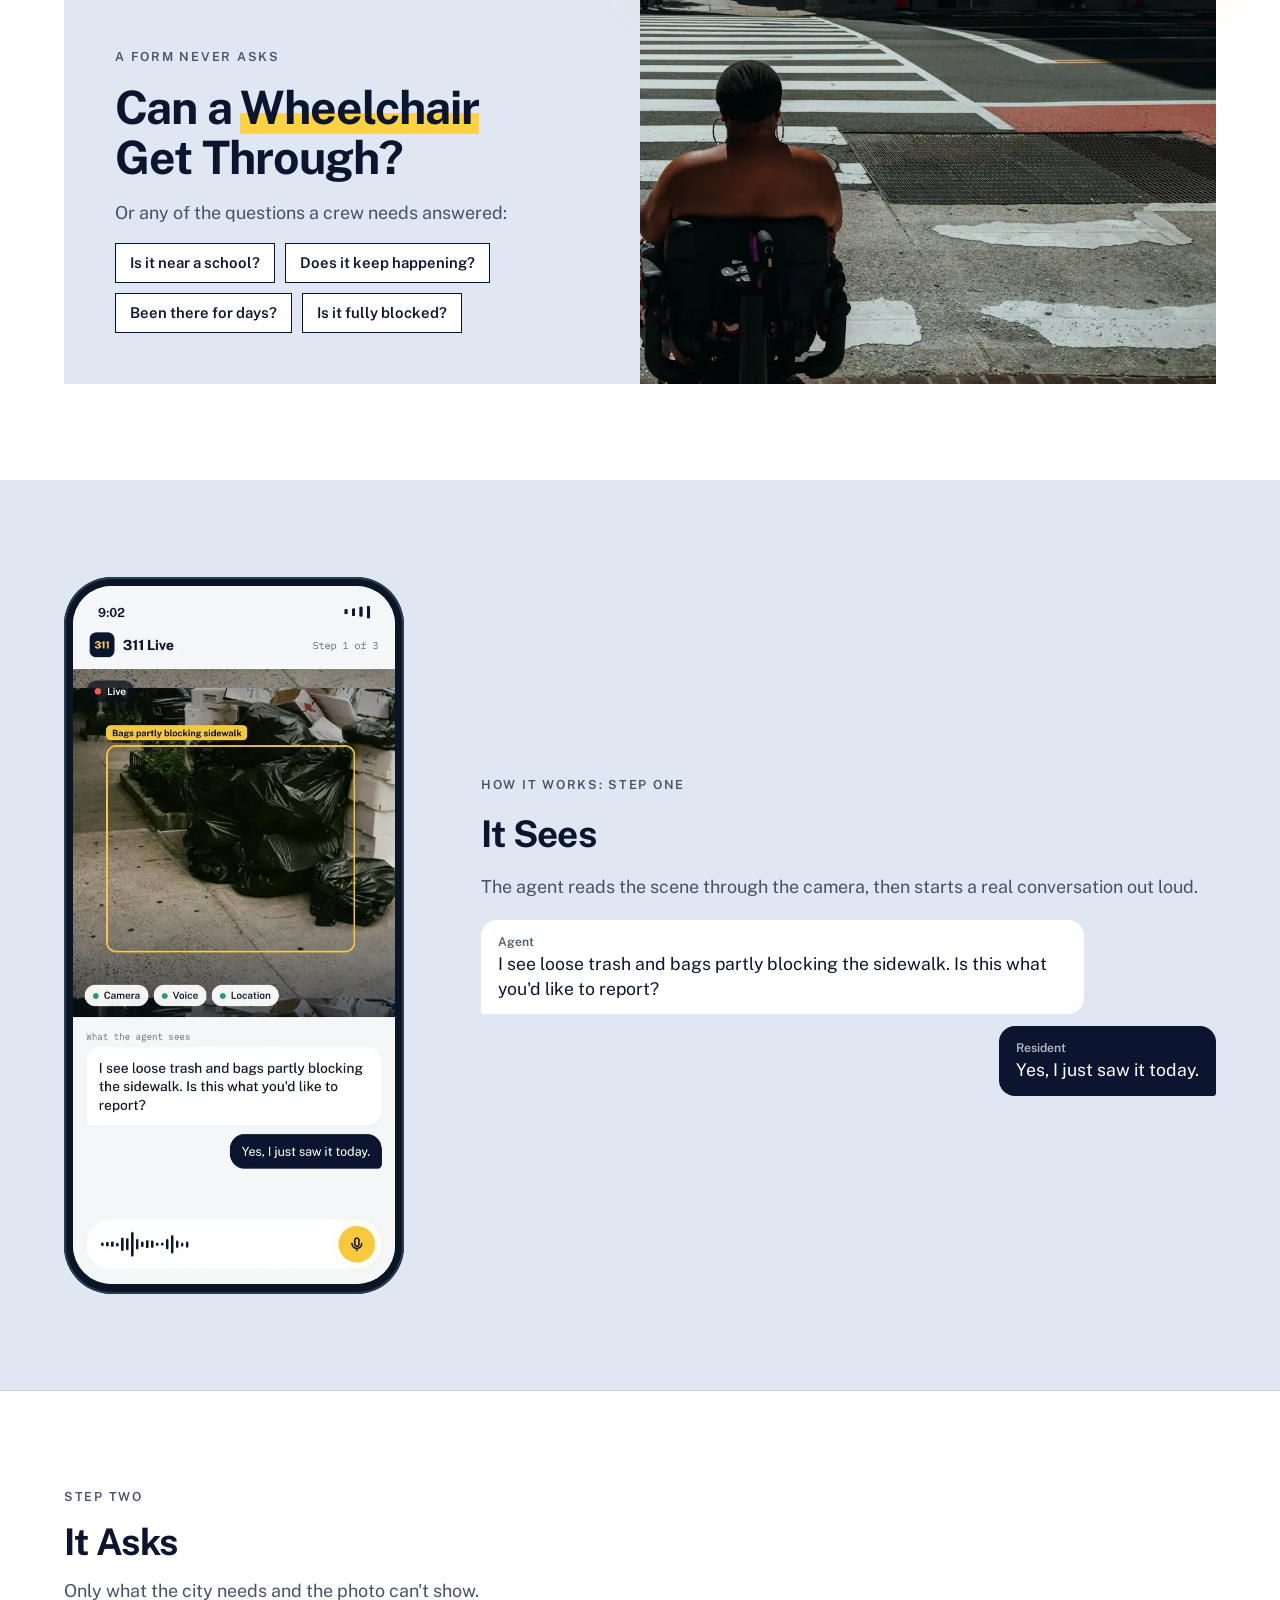
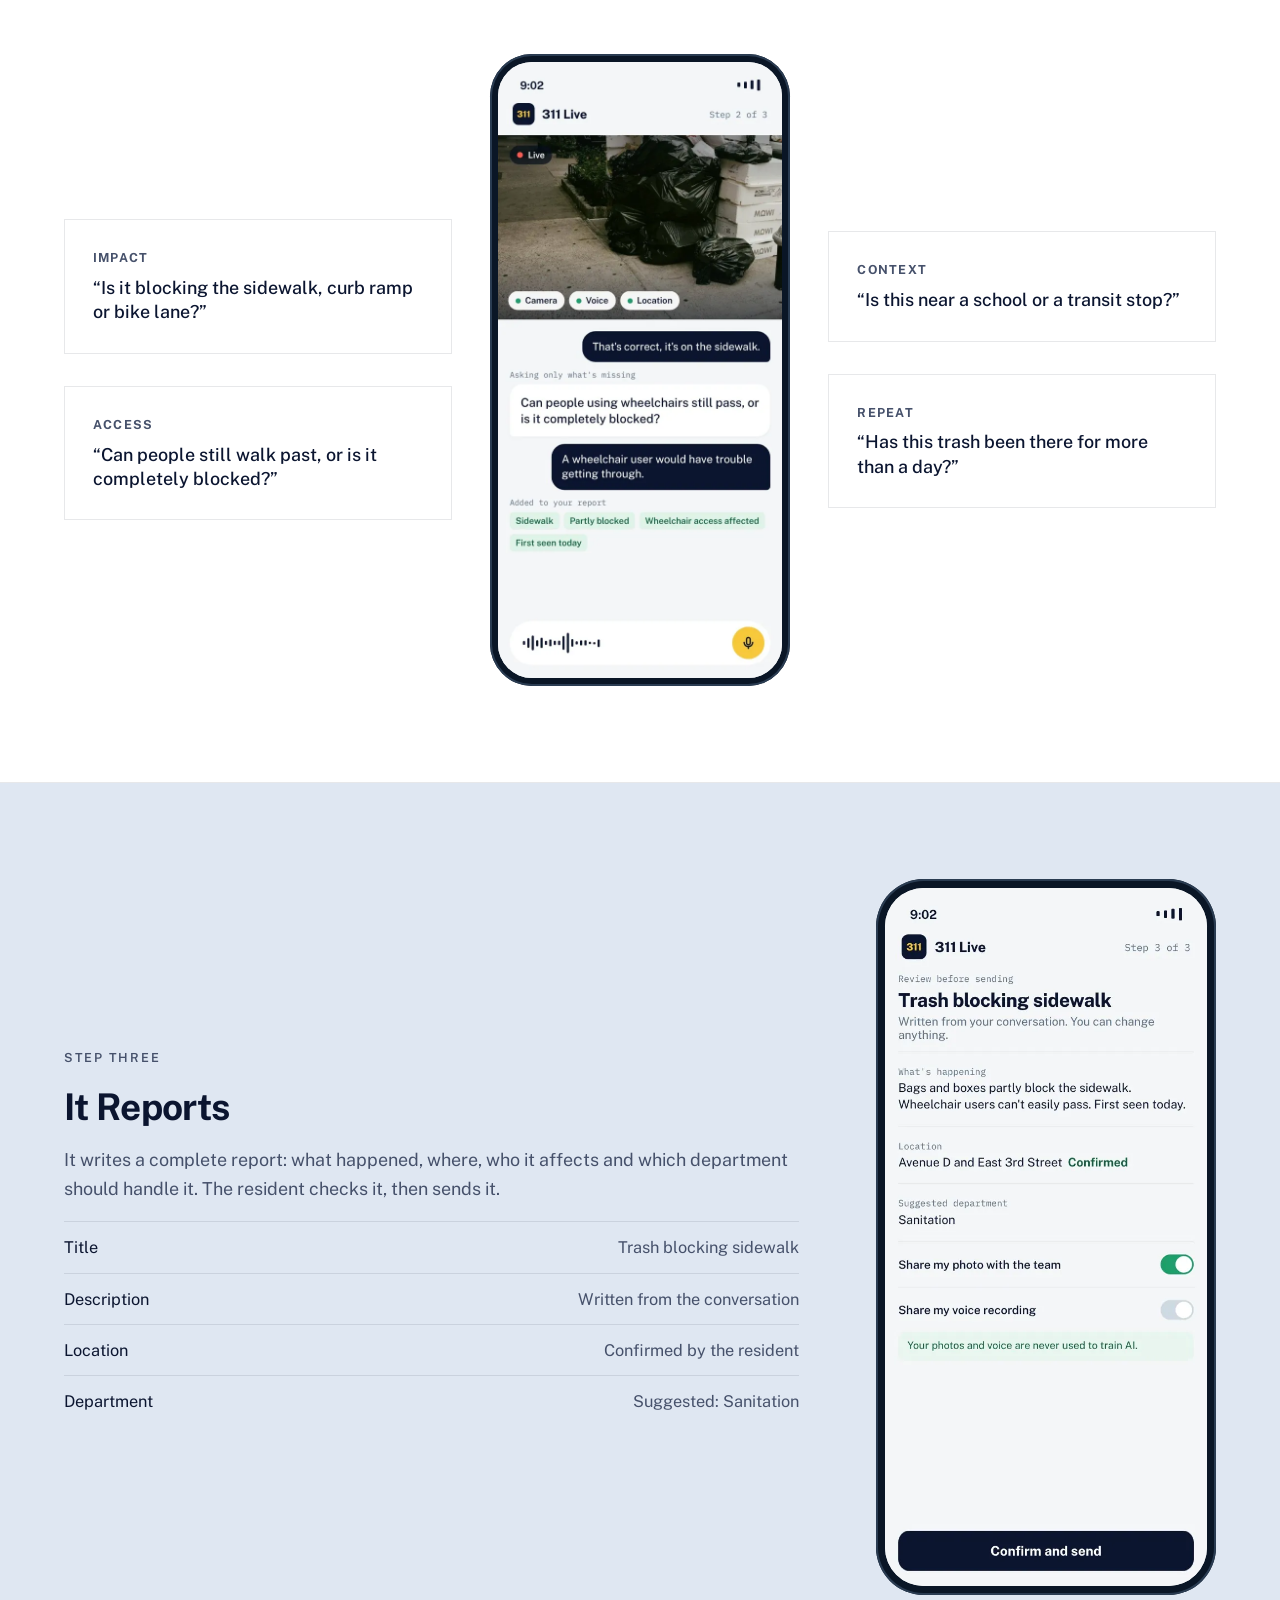
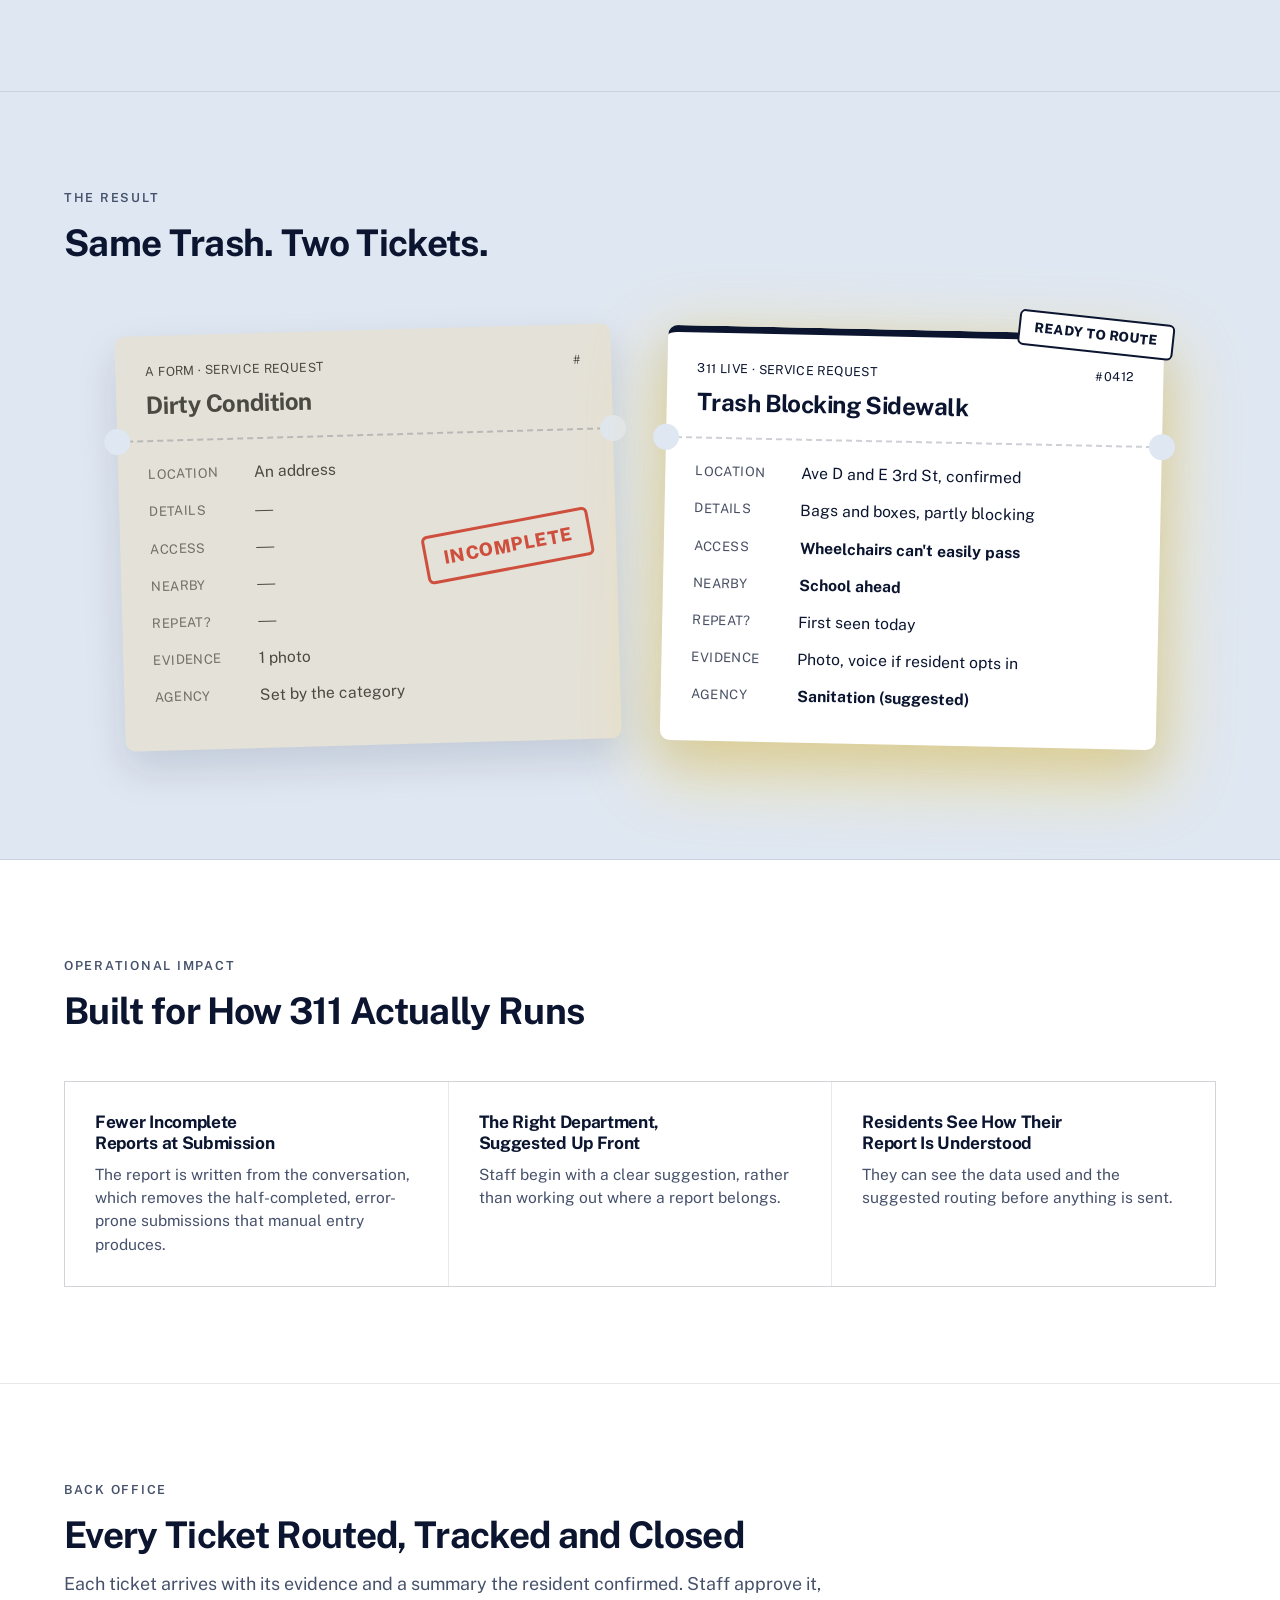
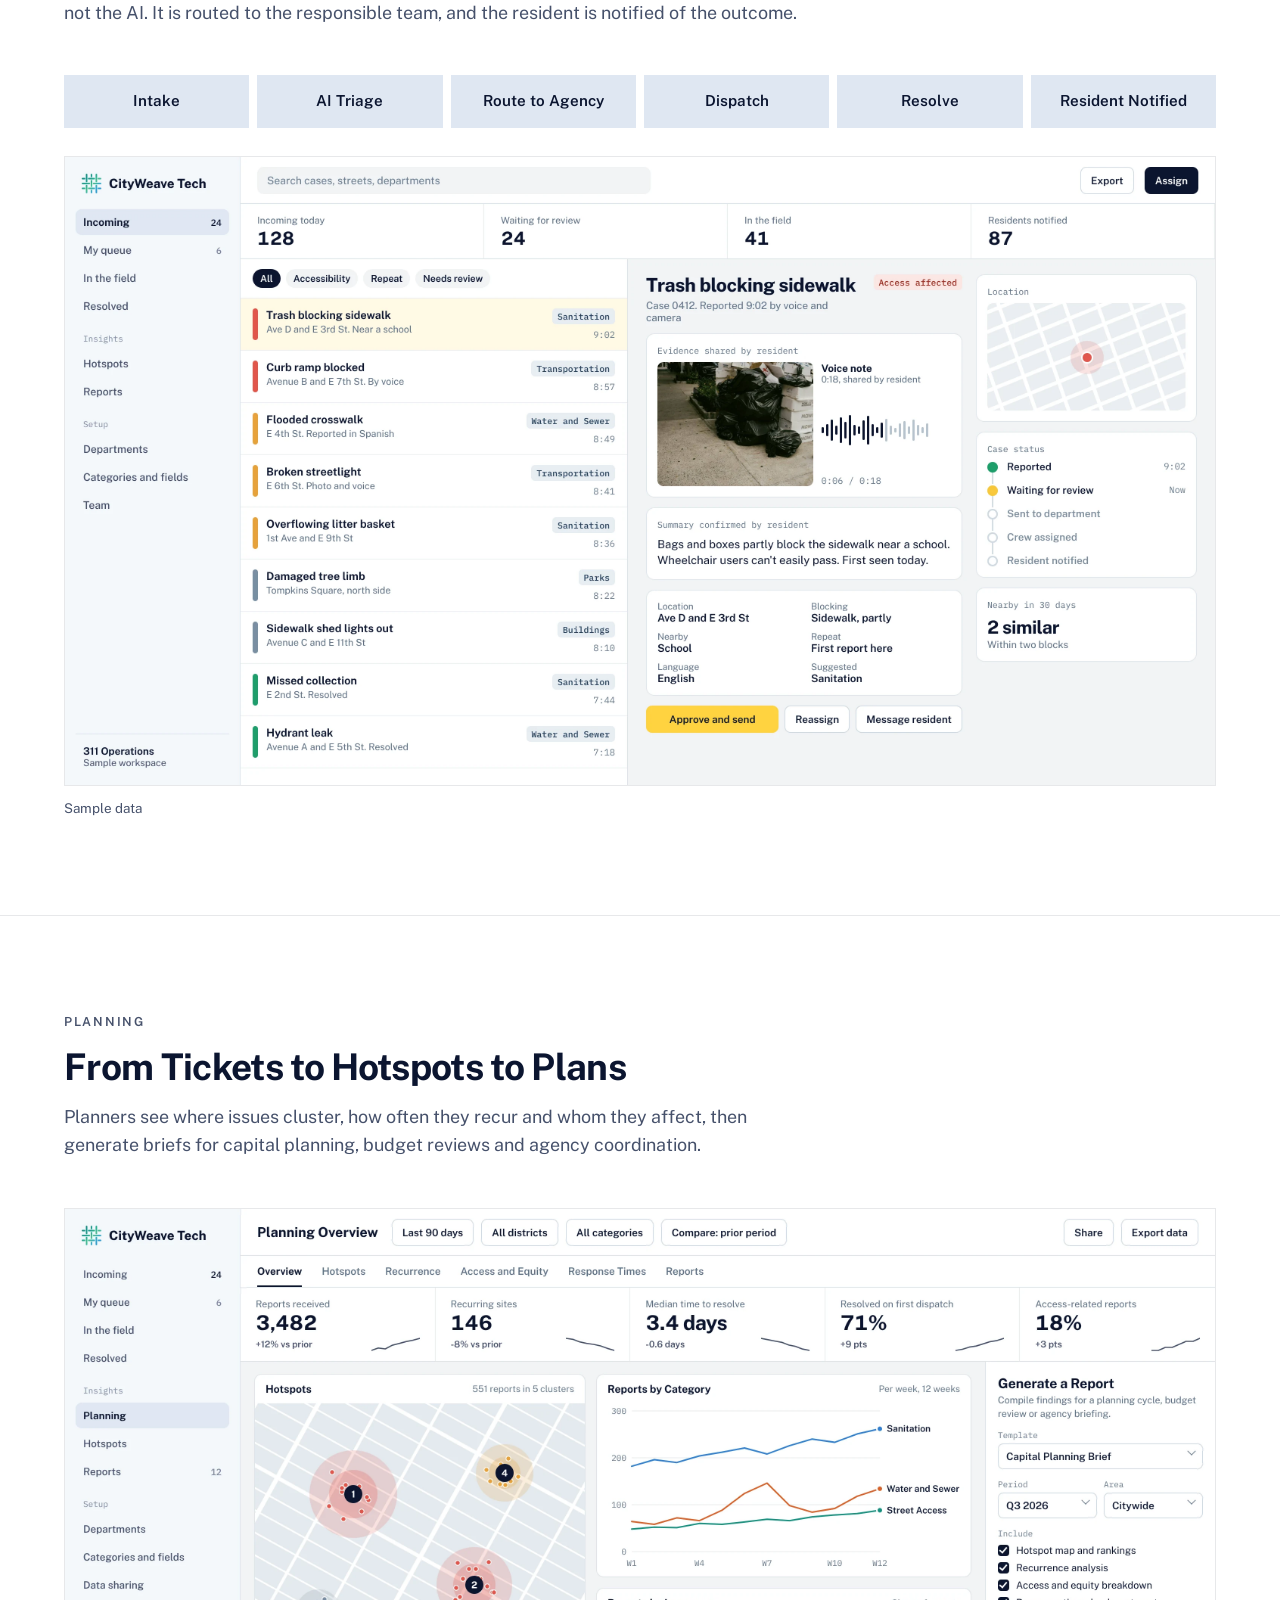
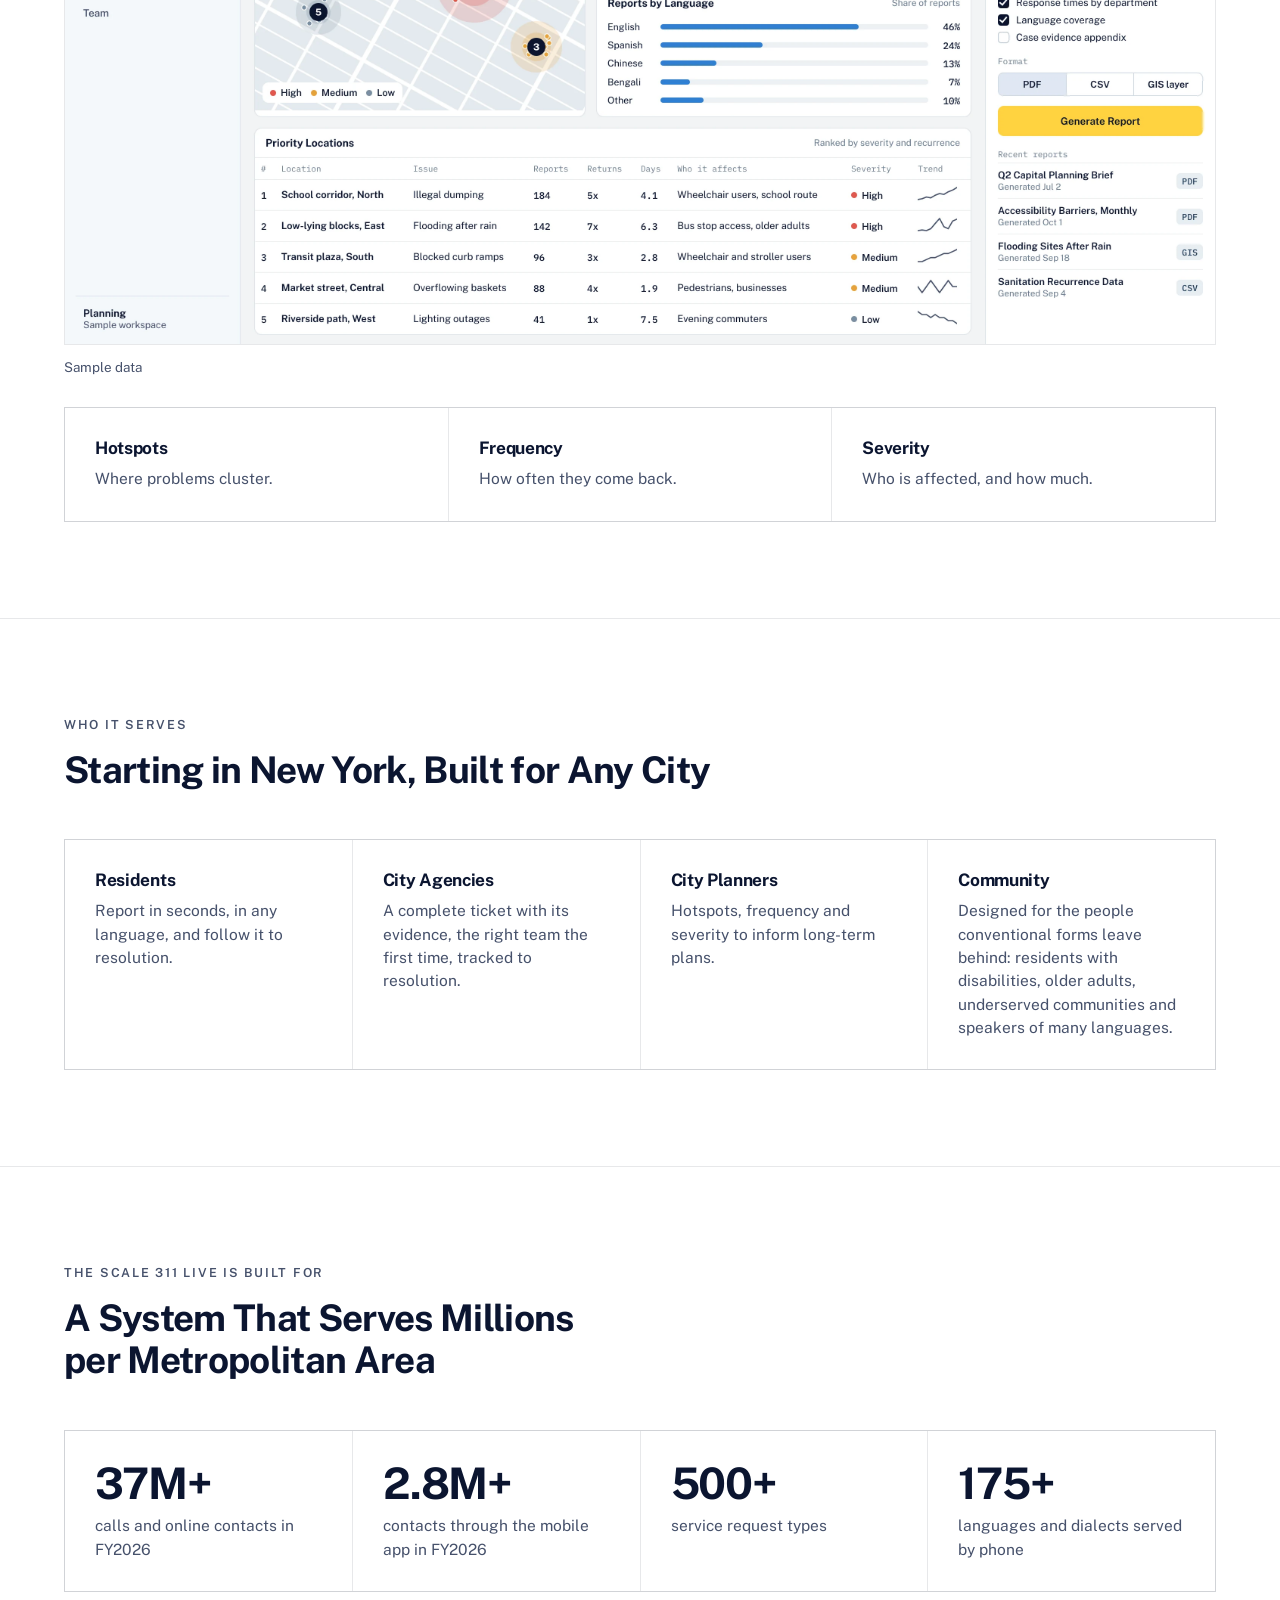
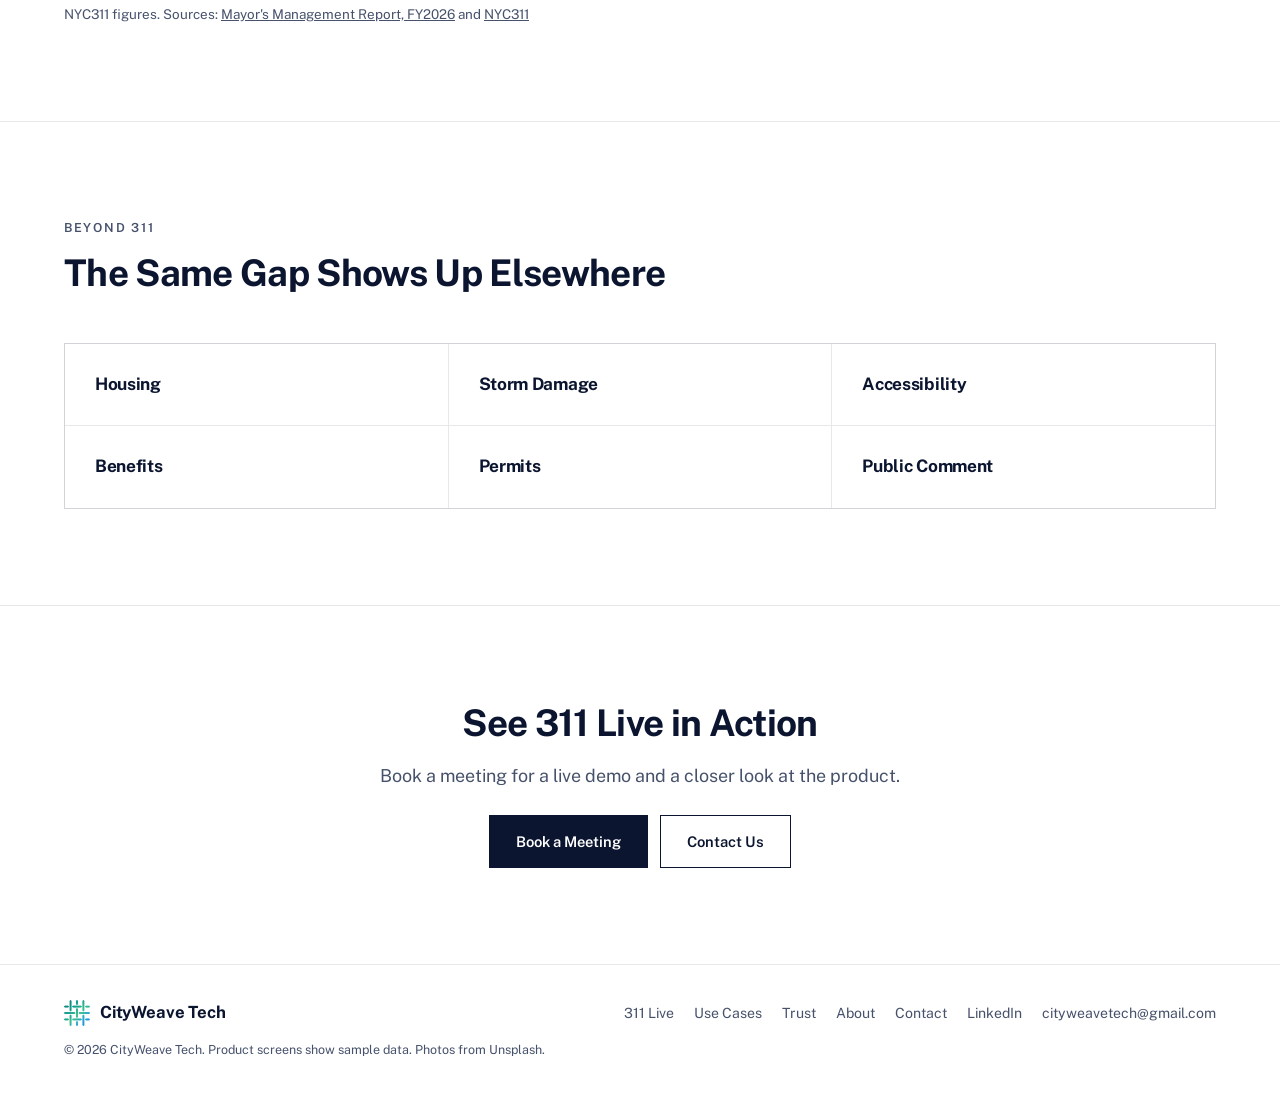
==== commit 930193d4: "Restructure 311 Live into three steps, limit CityWeave Tech to company name Co-Authored-By: Claude O" ====
--- a/311-live.html
+++ b/311-live.html
@@ -6,7 +6,6 @@
 <details class="ham"><summary aria-label="Menu"><i></i><i></i><i></i></summary><div class="hm"><a href="311-live.html">311 Live</a><a href="use-cases.html">Use Cases</a><a class="sub" href="311-live.html">City</a><a class="sub" href="field-teams.html">Field Team</a><a class="sub" href="campuses.html">Campus</a><a class="sub" href="property.html">Property</a><a href="trust.html">Trust</a><a href="about.html">About</a><a href="contact.html">Contact</a></div></details></div></header><main><section class="hero in"><img src="assets/trash.webp" alt="Trash bags and boxes piled on a sidewalk beside a school bus"><div class="w"><h1>Complete Tickets for 311 Teams and the Agencies Behind Them</h1><p>311 Live lets residents report a city problem by showing it and describing it aloud.</p><a class="btn wh" href="https://calendly.com/cityweavetech/30min">Book a Meeting</a></div></section><section class="s"><div class="w two"><div class="a"><span class="lab">311 Live</span><h2>No Category List. No Form. Just Show It and Speak.</h2></div><div class="b"><p>Residents open 311 Live, point their camera at the problem and speak. A live AI agent observes the scene, understands their description and identifies the location.</p><p>It requests only what the image can't show, drafts a complete service request and suggests the responsible department. The resident confirms it, and 311 staff receive a ticket a crew can act on the first time.</p></div></div></section><section class="s"><div class="w"><div class="top"><span class="lab">The Difference</span><h2>A Conversation, Not a Form</h2></div><div class="ex">
 <div class="exc"><small>Existing Condition</small><h3>A Photo, Then a List</h3><ol><li><b>1</b>Snap a photo or type</li><li><b>2</b>Choose a category</li><li><b>3</b>Fill out the form by hand</li><li><b>4</b>Submit</li></ol></div>
 <div class="exc me"><small>311 Live</small><h3>A Conversation</h3><ol><li><b>1</b>Show it</li><li><b>2</b>Say it</li><li><b>3</b>Answer what's missing</li><li><b>4</b>Confirm and send</li></ol></div></div>
-<div class="qs in"><div><span class="lab">A Form Never Asks</span><h2>Can a <em>Wheelchair</em> Get Through?</h2><p style="color:var(--mute);font-size:1.12rem">Or any of the questions a crew needs answered:</p><div class="chips"><span>Is it near a school?</span><span>Does it keep happening?</span><span>Been there for days?</span><span>Is it fully blocked?</span></div></div><img src="assets/wheelchair.webp" loading="lazy" alt="A person using a wheelchair waiting at a crosswalk, seen from behind"></div></div></section><section class="s conv-s"><div class="w"><div class="top"><span class="lab">How It Works</span><h2>Like Having a Real Conversation</h2><p style="font-size:1.12rem">The agent sees through the camera and talks with you out loud.</p></div><div class="conv"><div class="pv"><video data-loop autoplay muted loop playsinline preload="metadata" poster="assets/live-ask.webp" aria-label="Animation of the agent asking about wheelchair access"><source src="assets/live-ask.mp4" type="video/mp4"></video></div>
-<div class="talk"><p class="ag"><small>Agent</small>I see loose trash and bags partly blocking the sidewalk. Is this what you'd like to report?</p><p class="me"><small>Resident</small>Yes, I just saw it today.</p><p class="ag"><small>Agent</small>Can people using wheelchairs still pass, or is it completely blocked?</p><p class="me"><small>Resident</small>A wheelchair user would have trouble getting through.</p><p class="ag"><small>Agent</small>Thanks. I've written up the report. Please check it before I send it.</p></div></div></div></section><section class="s band"><div class="w conv"><div class="pv"><video data-loop autoplay muted loop playsinline preload="metadata" poster="assets/live-see.webp" aria-label="Animation of the agent identifying trash bags through the camera"><source src="assets/live-see.mp4" type="video/mp4"></video></div><div class="tx"><span class="lab">Step One</span><h2>It Sees</h2><p>The agent reads the scene before the resident says a word, using the camera, their voice and the location.</p><div class="chips"><span>Camera</span><span>Voice</span><span>Location</span></div></div></div></section><section class="s"><div class="w"><div class="top"><span class="lab">Step Two</span><h2>It Asks</h2><p style="color:var(--mute);font-size:1.12rem">Only what the city needs and the photo can't show.</p></div><div class="g g4"><div class="c qq"><small>Impact</small><p>“Is it blocking the sidewalk, curb ramp or bike lane?”</p></div><div class="c qq"><small>Access</small><p>“Can people still walk past, or is it completely blocked?”</p></div><div class="c qq"><small>Context</small><p>“Is this near a school or a transit stop?”</p></div><div class="c qq"><small>Repeat</small><p>“Has this trash been there for more than a day?”</p></div></div></div></section><section class="s band"><div class="w conv rev"><div class="tx"><span class="lab">Step Three</span><h2>It Writes the Report</h2><p>What happened, where, who it affects and which department should handle it. The resident checks it, then sends it.</p><ul class="fl2"><li>Title <span>Trash blocking sidewalk</span></li><li>Description <span>Written from the conversation</span></li><li>Location <span>Confirmed by the resident</span></li><li>Department <span>Suggested: Sanitation</span></li></ul></div><div class="pv"><video data-loop autoplay muted loop playsinline preload="metadata" poster="assets/live-report.webp" aria-label="Animation of a report being written for the resident to confirm"><source src="assets/live-report.mp4" type="video/mp4"></video></div></div></section><section class="s band"><div class="w"><div class="top"><span class="lab">The Result</span><h2>Same Trash. Two Tickets.</h2></div><div class="tix"><article class="tkt"><small><span>A Form &middot; Service Request</span><span>#</span></small><h3>Dirty Condition</h3><div class="perf"></div><dl><div><dt>Location</dt><dd>An address</dd></div><div><dt>Details</dt><dd><i class="nil"></i></dd></div><div><dt>Access</dt><dd><i class="nil"></i></dd></div><div><dt>Nearby</dt><dd><i class="nil"></i></dd></div><div><dt>Repeat?</dt><dd><i class="nil"></i></dd></div><div><dt>Evidence</dt><dd>1 photo</dd></div><div><dt>Agency</dt><dd>Set by the category</dd></div></dl><span class="stamp no">Incomplete</span></article>
-<article class="tkt ok"><small><span>311 Live &middot; Service Request</span><span>#0412</span></small><h3>Trash Blocking Sidewalk</h3><div class="perf"></div><dl><div><dt>Location</dt><dd>Ave D and E 3rd St, confirmed</dd></div><div><dt>Details</dt><dd>Bags and boxes, partly blocking</dd></div><div><dt>Access</dt><dd><b>Wheelchairs can't easily pass</b></dd></div><div><dt>Nearby</dt><dd><b>School ahead</b></dd></div><div><dt>Repeat?</dt><dd>First seen today</dd></div><div><dt>Evidence</dt><dd>Photo, voice if resident opts in</dd></div><div><dt>Agency</dt><dd><b>Sanitation (suggested)</b></dd></div></dl><span class="stamp go">Ready to Route</span></article></div></div></section><section class="s"><div class="w"><div class="top"><span class="lab">Operational Impact</span><h2>Built for How 311 Actually Runs</h2></div><div class="g g3"><div class="c"><h3>Fewer Incomplete Reports at Submission</h3><p>The report is written from the conversation, which removes the half-completed, error-prone submissions that manual entry produces.</p></div><div class="c"><h3>The Right Department, Suggested Up Front</h3><p>Staff begin with a clear suggestion, rather than working out where a report belongs.</p></div><div class="c"><h3>Residents See How Their Report Is Understood</h3><p>They can see the data used and the suggested routing before anything is sent.</p></div></div></div></section><section class="s"><div class="w"><div class="top"><span class="lab">Back Office</span><h2>Every Ticket Routed, Tracked and Closed</h2><p style="color:var(--mute);font-size:1.12rem">Each ticket arrives with its evidence and a summary the resident confirmed. Staff approve it, not the AI. It is routed to the responsible team, and the resident is notified of the outcome.</p></div><ol class="flow"><li>Intake</li><li>AI Triage</li><li>Route to Agency</li><li>Dispatch</li><li>Resolve</li><li>Resident Notified</li></ol><div class="shotw" tabindex="0" role="group" aria-label="CityWeave Tech back office with a case queue, evidence, summary and status"><img class="shot" src="assets/console-cases.webp" loading="lazy" alt="CityWeave Tech back office with a case queue, evidence, summary and status"></div><p class="cap">Sample data<span class="swipe">. Swipe to see more</span></p></div></section><section class="s"><div class="w"><div class="top"><span class="lab">Planning</span><h2>From Tickets to Hotspots to Plans</h2><p style="color:var(--mute);font-size:1.12rem">Planners see where issues cluster, how often they recur and whom they affect, then generate briefs for capital planning, budget reviews and agency coordination.</p></div><div class="shotw" tabindex="0" role="group" aria-label="Planning dashboard with hotspot map, category trends, language coverage, ranked locations and a report generator"><img class="shot" src="assets/console-hotspots.webp" loading="lazy" alt="Planning dashboard with hotspot map, category trends, language coverage, ranked locations and a report generator"></div><p class="cap">Sample data<span class="swipe">. Swipe to see more</span></p><div style="height:28px"></div><div class="g g3"><div class="c"><h3>Hotspots</h3><p>Where problems cluster.</p></div><div class="c"><h3>Frequency</h3><p>How often they come back.</p></div><div class="c"><h3>Severity</h3><p>Who is affected, and how much.</p></div></div></div></section><section class="s"><div class="w"><div class="top"><span class="lab">Who It Serves</span><h2>Starting in New York, Built for Any City</h2></div><div class="g g4"><div class="c"><h3>Residents</h3><p>Report in seconds, in any language, and follow it to resolution.</p></div><div class="c"><h3>City Agencies</h3><p>A complete ticket with its evidence, the right team the first time, tracked to resolution.</p></div><div class="c"><h3>City Planners</h3><p>Hotspots, frequency and severity to inform long-term plans.</p></div><div class="c"><h3>Community</h3><p>Designed for the people conventional forms leave behind: residents with disabilities, older adults, underserved communities and speakers of many languages.</p></div></div></div></section><section class="s"><div class="w"><div class="top"><span class="lab">The Scale 311 Live Is Built For</span><h2>A System That Serves Millions per Metropolitan Area</h2></div><div class="g g4 stat"><div class="c"><strong>37M+</strong><p>calls and online contacts in FY2026</p></div><div class="c"><strong>2.8M+</strong><p>contacts through the mobile app in FY2026</p></div><div class="c"><strong>500+</strong><p>service request types</p></div><div class="c"><strong>175+</strong><p>languages and dialects served by phone</p></div></div><p class="cap">NYC311 figures. Sources: <a href="https://www.nyc.gov/assets/operations/downloads/pdf/mmr2026/311.pdf">Mayor's Management Report, FY2026</a> and <a href="https://portal.311.nyc.gov/about-nyc-311/">NYC311</a></p></div></section><section class="s"><div class="w"><div class="top"><span class="lab">Beyond 311</span><h2>The Same Gap Shows Up Elsewhere</h2></div><div class="g g3"><div class="c"><h3>Housing</h3></div><div class="c"><h3>Storm Damage</h3></div><div class="c"><h3>Accessibility</h3></div><div class="c"><h3>Benefits</h3></div><div class="c"><h3>Permits</h3></div><div class="c"><h3>Public Comment</h3></div></div></div></section><section class="s ctr"><div class="w"><h2>See 311 Live in Action</h2><p>Book a meeting for a live demo and a closer look at the product.</p><div class="btns"><a class="btn" href="https://calendly.com/cityweavetech/30min">Book a Meeting</a><a class="btn ln" href="mailto:cityweavetech@gmail.com">Contact Us</a></div></div></section></main><footer><div class="w"><a class="brand" href="index.html"><img src="assets/logo-cityweave.png" width="200" height="200" alt="">CityWeave Tech</a><div class="fl"><a href="311-live.html">311 Live</a><a href="use-cases.html">Use Cases</a><a href="trust.html">Trust</a><a href="about.html">About</a><a href="contact.html">Contact</a><a href="https://www.linkedin.com/company/cityweave/">LinkedIn</a><a href="mailto:cityweavetech@gmail.com">cityweavetech@gmail.com</a></div>
+<div class="qs in"><div><span class="lab">A Form Never Asks</span><h2>Can a <em>Wheelchair</em> Get Through?</h2><p style="color:var(--mute);font-size:1.12rem">Or any of the questions a crew needs answered:</p><div class="chips"><span>Is it near a school?</span><span>Does it keep happening?</span><span>Been there for days?</span><span>Is it fully blocked?</span></div></div><img src="assets/wheelchair.webp" loading="lazy" alt="A person using a wheelchair waiting at a crosswalk, seen from behind"></div></div></section><section class="s band"><div class="w conv"><div class="pv"><video data-loop autoplay muted loop playsinline preload="metadata" poster="assets/live-see.webp" aria-label="Animation of the agent identifying trash bags through the camera"><source src="assets/live-see.mp4" type="video/mp4"></video></div><div class="tx"><span class="lab">How It Works: Step One</span><h2>It Sees</h2><p>The agent reads the scene through the camera, then starts a real conversation out loud.</p><div class="talk"><p class="ag"><small>Agent</small>I see loose trash and bags partly blocking the sidewalk. Is this what you'd like to report?</p><p class="me"><small>Resident</small>Yes, I just saw it today.</p></div></div></div></section><section class="s"><div class="w"><div class="top"><span class="lab">Step Two</span><h2>It Asks</h2><p style="color:var(--mute);font-size:1.12rem">Only what the city needs and the photo can't show.</p></div><div class="asks"><div class="side"><div class="qq"><small>Impact</small><p>“Is it blocking the sidewalk, curb ramp or bike lane?”</p></div><div class="qq"><small>Access</small><p>“Can people still walk past, or is it completely blocked?”</p></div></div><div class="pv"><video data-loop autoplay muted loop playsinline preload="metadata" poster="assets/live-ask.webp" aria-label="Animation of the agent asking about wheelchair access"><source src="assets/live-ask.mp4" type="video/mp4"></video></div><div class="side"><div class="qq"><small>Context</small><p>“Is this near a school or a transit stop?”</p></div><div class="qq"><small>Repeat</small><p>“Has this trash been there for more than a day?”</p></div></div></div></div></section><section class="s band"><div class="w conv rev"><div class="tx"><span class="lab">Step Three</span><h2>It Reports</h2><p>It writes a complete report: what happened, where, who it affects and which department should handle it. The resident checks it, then sends it.</p><ul class="fl2"><li>Title <span>Trash blocking sidewalk</span></li><li>Description <span>Written from the conversation</span></li><li>Location <span>Confirmed by the resident</span></li><li>Department <span>Suggested: Sanitation</span></li></ul></div><div class="pv"><video data-loop autoplay muted loop playsinline preload="metadata" poster="assets/live-report.webp" aria-label="Animation of a report being written for the resident to confirm"><source src="assets/live-report.mp4" type="video/mp4"></video></div></div></section><section class="s band"><div class="w"><div class="top"><span class="lab">The Result</span><h2>Same Trash. Two Tickets.</h2></div><div class="tix"><article class="tkt"><small><span>A Form &middot; Service Request</span><span>#</span></small><h3>Dirty Condition</h3><div class="perf"></div><dl><div><dt>Location</dt><dd>An address</dd></div><div><dt>Details</dt><dd><i class="nil"></i></dd></div><div><dt>Access</dt><dd><i class="nil"></i></dd></div><div><dt>Nearby</dt><dd><i class="nil"></i></dd></div><div><dt>Repeat?</dt><dd><i class="nil"></i></dd></div><div><dt>Evidence</dt><dd>1 photo</dd></div><div><dt>Agency</dt><dd>Set by the category</dd></div></dl><span class="stamp no">Incomplete</span></article>
+<article class="tkt ok"><small><span>311 Live &middot; Service Request</span><span>#0412</span></small><h3>Trash Blocking Sidewalk</h3><div class="perf"></div><dl><div><dt>Location</dt><dd>Ave D and E 3rd St, confirmed</dd></div><div><dt>Details</dt><dd>Bags and boxes, partly blocking</dd></div><div><dt>Access</dt><dd><b>Wheelchairs can't easily pass</b></dd></div><div><dt>Nearby</dt><dd><b>School ahead</b></dd></div><div><dt>Repeat?</dt><dd>First seen today</dd></div><div><dt>Evidence</dt><dd>Photo, voice if resident opts in</dd></div><div><dt>Agency</dt><dd><b>Sanitation (suggested)</b></dd></div></dl><span class="stamp go">Ready to Route</span></article></div></div></section><section class="s"><div class="w"><div class="top"><span class="lab">Operational Impact</span><h2>Built for How 311 Actually Runs</h2></div><div class="g g3"><div class="c"><h3>Fewer Incomplete Reports at Submission</h3><p>The report is written from the conversation, which removes the half-completed, error-prone submissions that manual entry produces.</p></div><div class="c"><h3>The Right Department, Suggested Up Front</h3><p>Staff begin with a clear suggestion, rather than working out where a report belongs.</p></div><div class="c"><h3>Residents See How Their Report Is Understood</h3><p>They can see the data used and the suggested routing before anything is sent.</p></div></div></div></section><section class="s"><div class="w"><div class="top"><span class="lab">Back Office</span><h2>Every Ticket Routed, Tracked and Closed</h2><p style="color:var(--mute);font-size:1.12rem">Each ticket arrives with its evidence and a summary the resident confirmed. Staff approve it, not the AI. It is routed to the responsible team, and the resident is notified of the outcome.</p></div><ol class="flow"><li>Intake</li><li>AI Triage</li><li>Route to Agency</li><li>Dispatch</li><li>Resolve</li><li>Resident Notified</li></ol><div class="shotw" tabindex="0" role="group" aria-label="CityWeave back office with a case queue, evidence, summary and status"><img class="shot" src="assets/console-cases.webp" loading="lazy" alt="CityWeave back office with a case queue, evidence, summary and status"></div><p class="cap">Sample data<span class="swipe">. Swipe to see more</span></p></div></section><section class="s"><div class="w"><div class="top"><span class="lab">Planning</span><h2>From Tickets to Hotspots to Plans</h2><p style="color:var(--mute);font-size:1.12rem">Planners see where issues cluster, how often they recur and whom they affect, then generate briefs for capital planning, budget reviews and agency coordination.</p></div><div class="shotw" tabindex="0" role="group" aria-label="Planning dashboard with hotspot map, category trends, language coverage, ranked locations and a report generator"><img class="shot" src="assets/console-hotspots.webp" loading="lazy" alt="Planning dashboard with hotspot map, category trends, language coverage, ranked locations and a report generator"></div><p class="cap">Sample data<span class="swipe">. Swipe to see more</span></p><div style="height:28px"></div><div class="g g3"><div class="c"><h3>Hotspots</h3><p>Where problems cluster.</p></div><div class="c"><h3>Frequency</h3><p>How often they come back.</p></div><div class="c"><h3>Severity</h3><p>Who is affected, and how much.</p></div></div></div></section><section class="s"><div class="w"><div class="top"><span class="lab">Who It Serves</span><h2>Starting in New York, Built for Any City</h2></div><div class="g g4"><div class="c"><h3>Residents</h3><p>Report in seconds, in any language, and follow it to resolution.</p></div><div class="c"><h3>City Agencies</h3><p>A complete ticket with its evidence, the right team the first time, tracked to resolution.</p></div><div class="c"><h3>City Planners</h3><p>Hotspots, frequency and severity to inform long-term plans.</p></div><div class="c"><h3>Community</h3><p>Designed for the people conventional forms leave behind: residents with disabilities, older adults, underserved communities and speakers of many languages.</p></div></div></div></section><section class="s"><div class="w"><div class="top"><span class="lab">The Scale 311 Live Is Built For</span><h2>A System That Serves Millions per Metropolitan Area</h2></div><div class="g g4 stat"><div class="c"><strong>37M+</strong><p>calls and online contacts in FY2026</p></div><div class="c"><strong>2.8M+</strong><p>contacts through the mobile app in FY2026</p></div><div class="c"><strong>500+</strong><p>service request types</p></div><div class="c"><strong>175+</strong><p>languages and dialects served by phone</p></div></div><p class="cap">NYC311 figures. Sources: <a href="https://www.nyc.gov/assets/operations/downloads/pdf/mmr2026/311.pdf">Mayor's Management Report, FY2026</a> and <a href="https://portal.311.nyc.gov/about-nyc-311/">NYC311</a></p></div></section><section class="s"><div class="w"><div class="top"><span class="lab">Beyond 311</span><h2>The Same Gap Shows Up Elsewhere</h2></div><div class="g g3"><div class="c"><h3>Housing</h3></div><div class="c"><h3>Storm Damage</h3></div><div class="c"><h3>Accessibility</h3></div><div class="c"><h3>Benefits</h3></div><div class="c"><h3>Permits</h3></div><div class="c"><h3>Public Comment</h3></div></div></div></section><section class="s ctr"><div class="w"><h2>See 311 Live in Action</h2><p>Book a meeting for a live demo and a closer look at the product.</p><div class="btns"><a class="btn" href="https://calendly.com/cityweavetech/30min">Book a Meeting</a><a class="btn ln" href="mailto:cityweavetech@gmail.com">Contact Us</a></div></div></section></main><footer><div class="w"><a class="brand" href="index.html"><img src="assets/logo-cityweave.png" width="200" height="200" alt="">CityWeave Tech</a><div class="fl"><a href="311-live.html">311 Live</a><a href="use-cases.html">Use Cases</a><a href="trust.html">Trust</a><a href="about.html">About</a><a href="contact.html">Contact</a><a href="https://www.linkedin.com/company/cityweave/">LinkedIn</a><a href="mailto:cityweavetech@gmail.com">cityweavetech@gmail.com</a></div>
 <div class="fine">© 2026 CityWeave Tech. Product screens show sample data. Photos from Unsplash.</div></div></footer><script>if('scrollRestoration' in history){history.scrollRestoration='manual'}if(!location.hash){window.scrollTo(0,0)}addEventListener('pageshow',function(){if(!location.hash){window.scrollTo(0,0)}});(function(){var h=document.querySelector('header');function f(){h.classList.toggle('on',window.scrollY>40)}f();addEventListener('scroll',f,{passive:true})})();(function(){var v=document.querySelectorAll('video[data-loop]');if(!v.length)return;var i;if(window.matchMedia('(prefers-reduced-motion:reduce)').matches){for(i=0;i<v.length;i++){v[i].removeAttribute('autoplay');v[i].pause()}return}if('IntersectionObserver' in window){var o=new IntersectionObserver(function(e){e.forEach(function(x){if(x.isIntersecting){var p=x.target.play();if(p&&p.catch)p.catch(function(){})}else x.target.pause()})},{threshold:.2});for(i=0;i<v.length;i++)o.observe(v[i])}})();(function(){var d=document.querySelector('.dd'),m=document.querySelector('.ham');if(d&&window.matchMedia('(hover:none)').matches){d.firstElementChild.addEventListener('click',function(e){if(!d.classList.contains('open')){e.preventDefault();d.classList.add('open')}})}document.addEventListener('click',function(e){if(d&&!d.contains(e.target))d.classList.remove('open');if(m&&m.open&&!m.contains(e.target))m.open=false})})();</script></body></html>
--- a/assets/style.css
+++ b/assets/style.css
@@ -189,6 +189,13 @@
 .pv.demo{border-radius:9%/5.6%;padding:2.7%}.pv.demo video{aspect-ratio:448/712;border-radius:7%/4.4%;background:#000}
 .pvw{min-width:0}
 @media (max-width:900px){.conv>.pv,.conv>.pvw{width:100%;max-width:min(300px,100%);margin-inline:auto}.conv.rev>.pv{order:-1}}
+.asks{display:grid;grid-template-columns:minmax(0,1fr) minmax(0,300px) minmax(0,1fr);gap:clamp(20px,3vw,40px);align-items:center}
+.side{display:flex;flex-direction:column;gap:clamp(20px,3vw,32px)}
+.qq{display:flex;flex-direction:column;gap:8px;border:1px solid var(--line);padding:clamp(20px,2.4vw,28px)}
+@media (max-width:900px){.asks{grid-template-columns:1fr 1fr}.asks>.pv{grid-column:1/-1;grid-row:1;width:100%;max-width:300px;margin-inline:auto}}
+@media (max-width:620px){.asks{grid-template-columns:1fr}}
+.band .talk .ag{background:#fff}
+.tx .talk p{color:var(--ink)}.tx .talk .me{color:#fff}
 /* comparison */
 .vs{display:grid;grid-template-columns:repeat(3,1fr) 1.25fr;gap:14px;align-items:stretch}
 .vc{background:#EFF1F4;color:#7E8798;padding:26px 22px;display:flex;flex-direction:column;gap:16px;min-width:0}
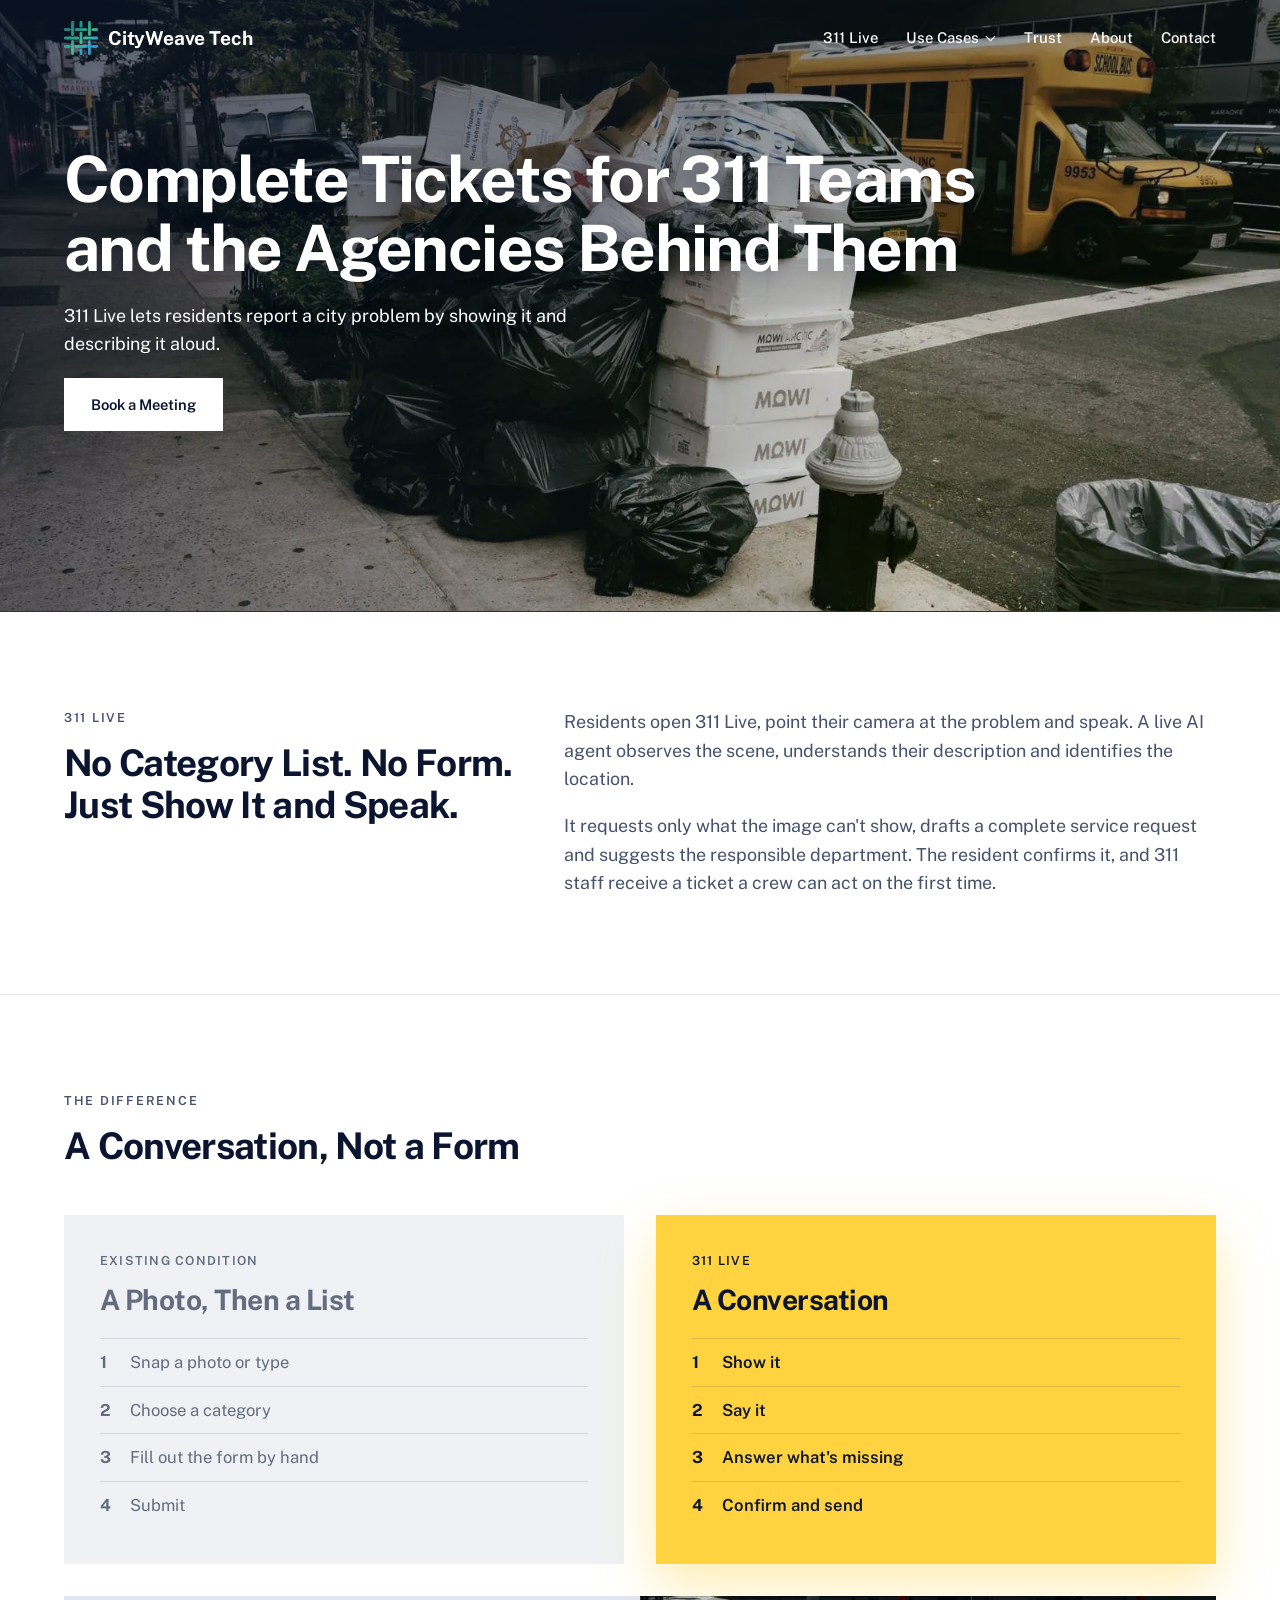
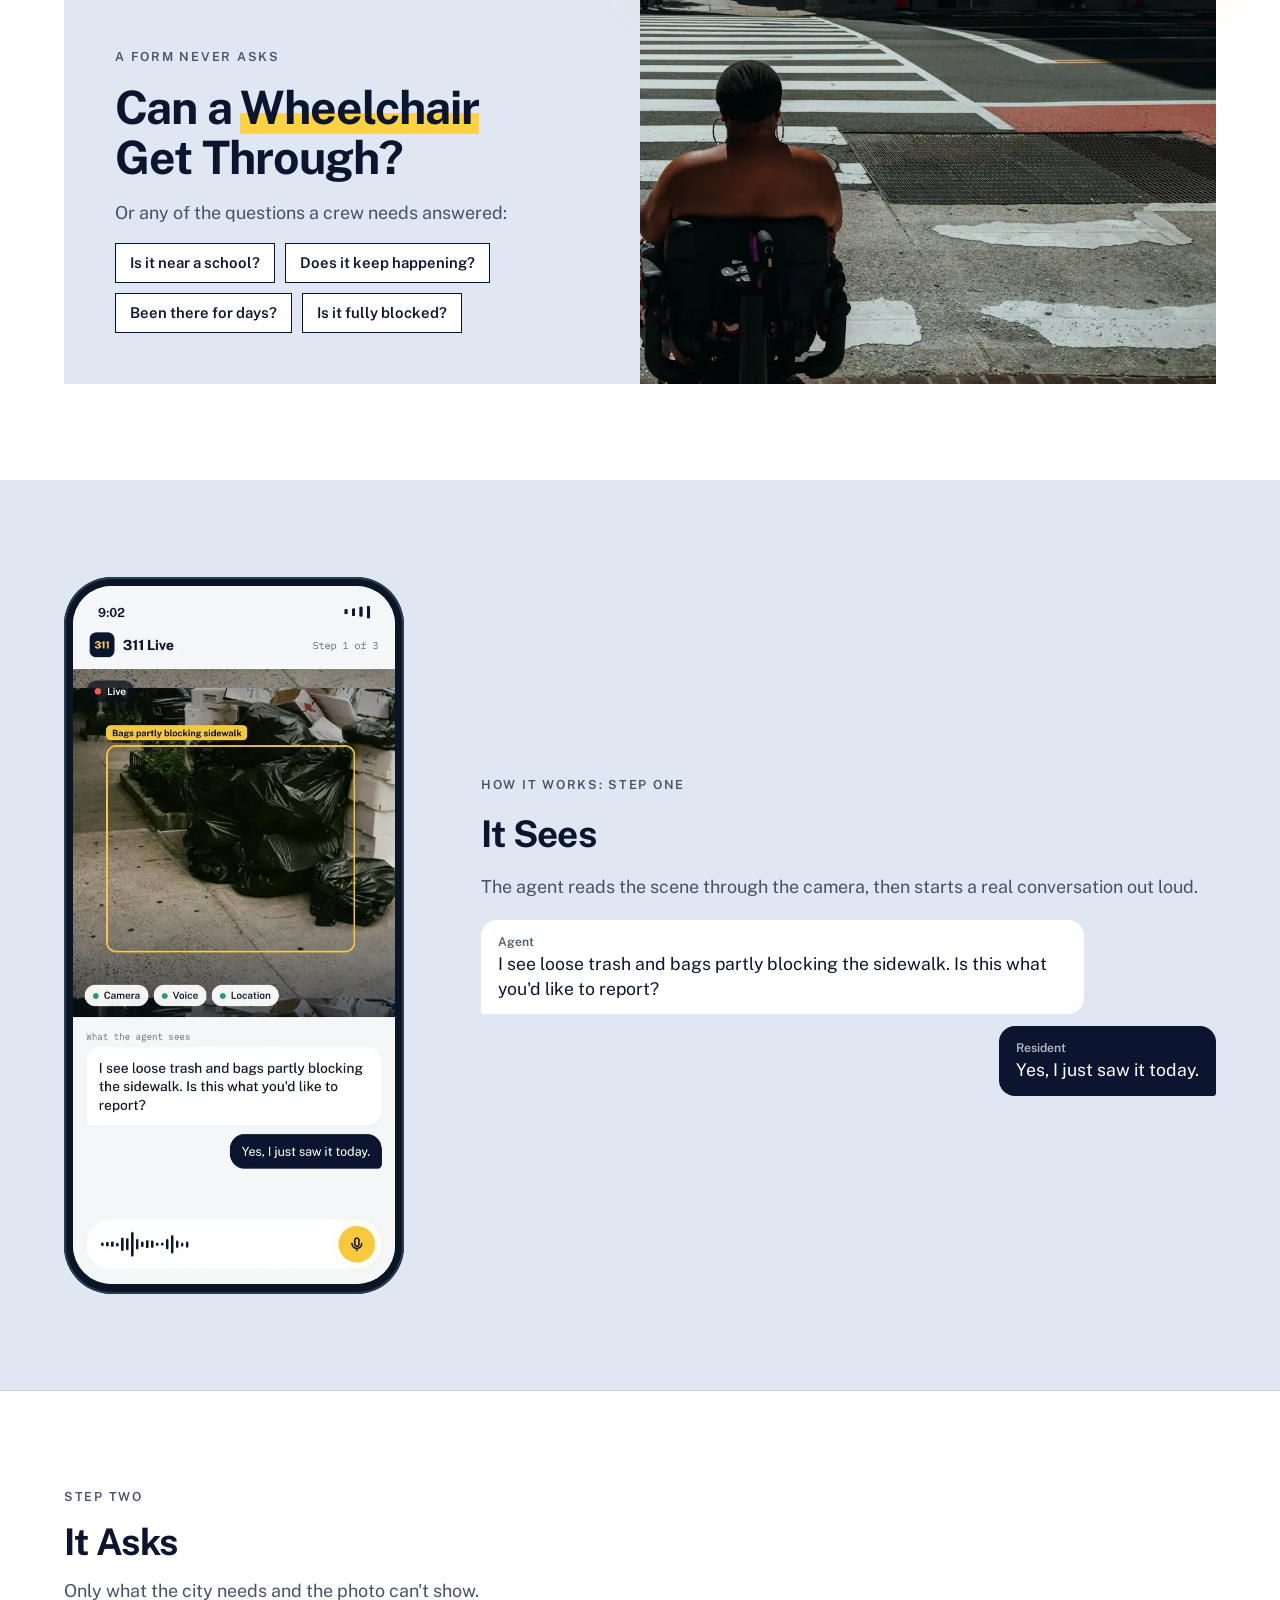
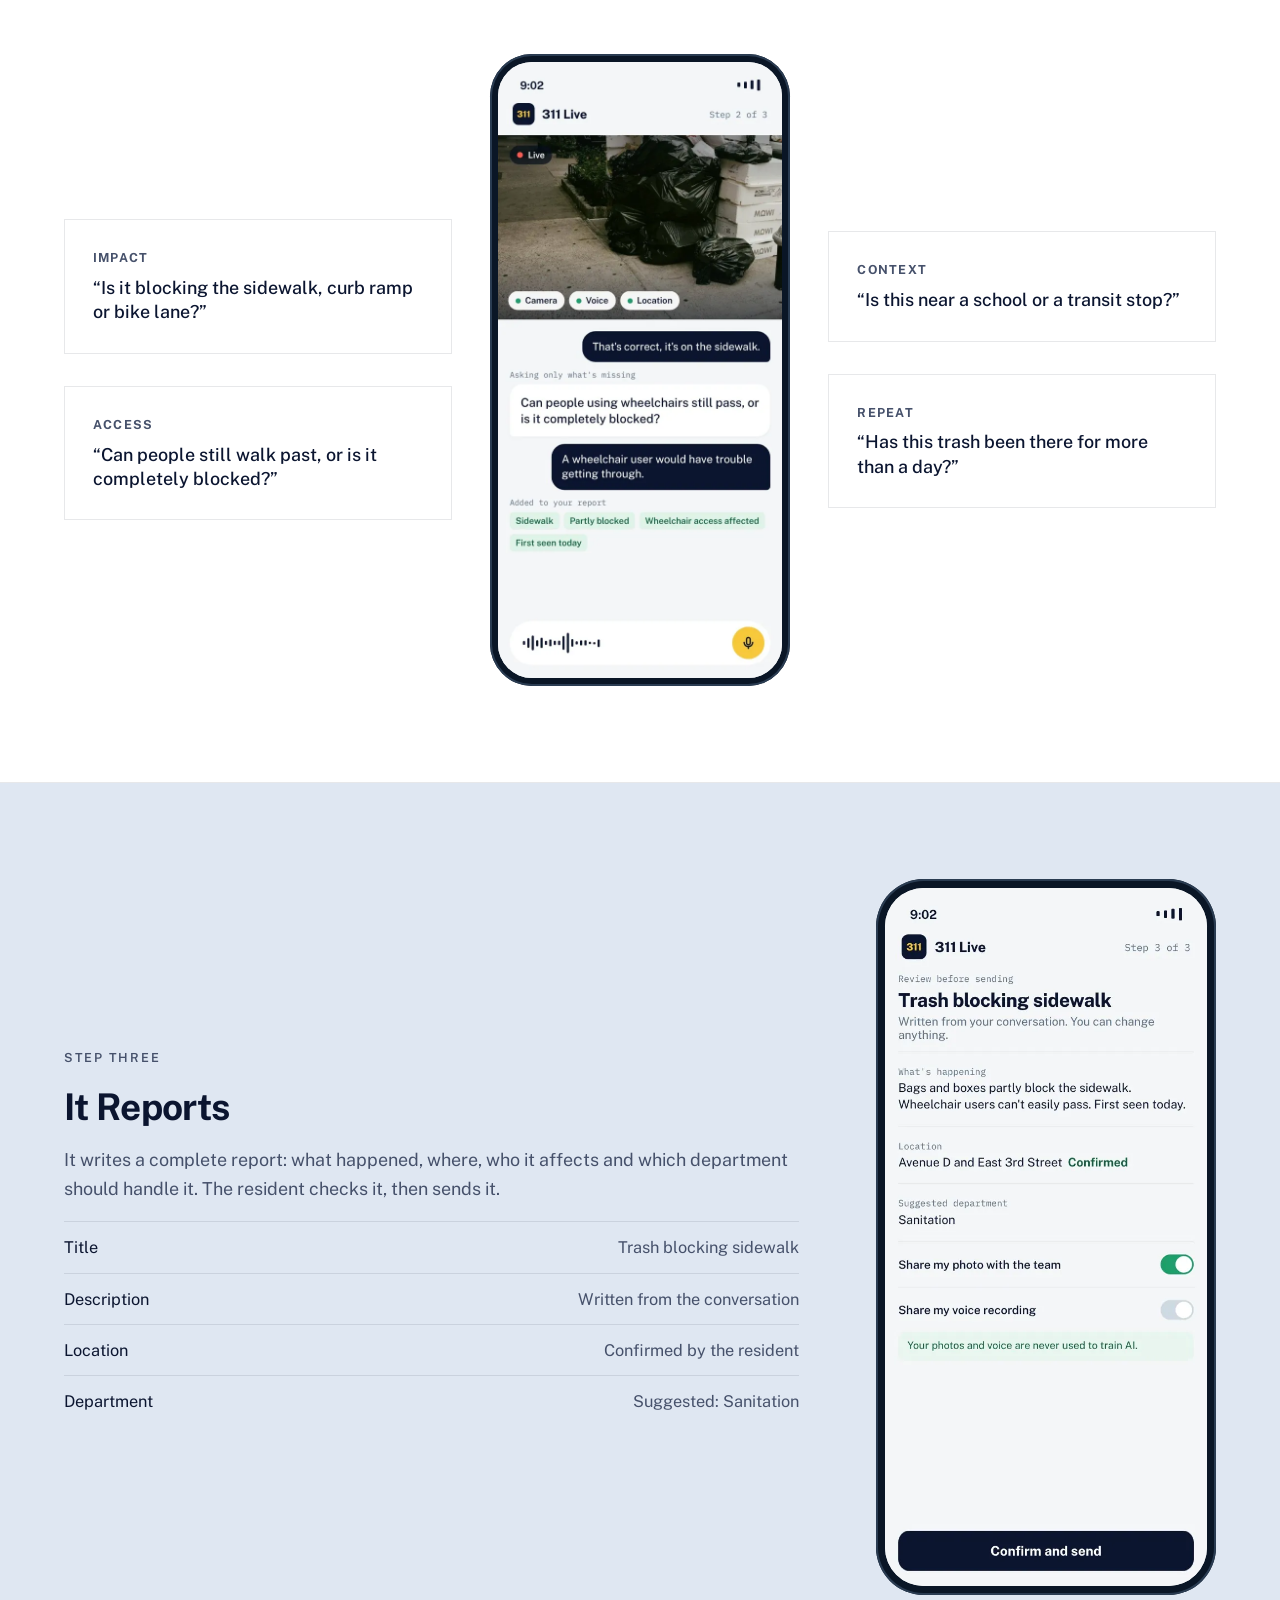
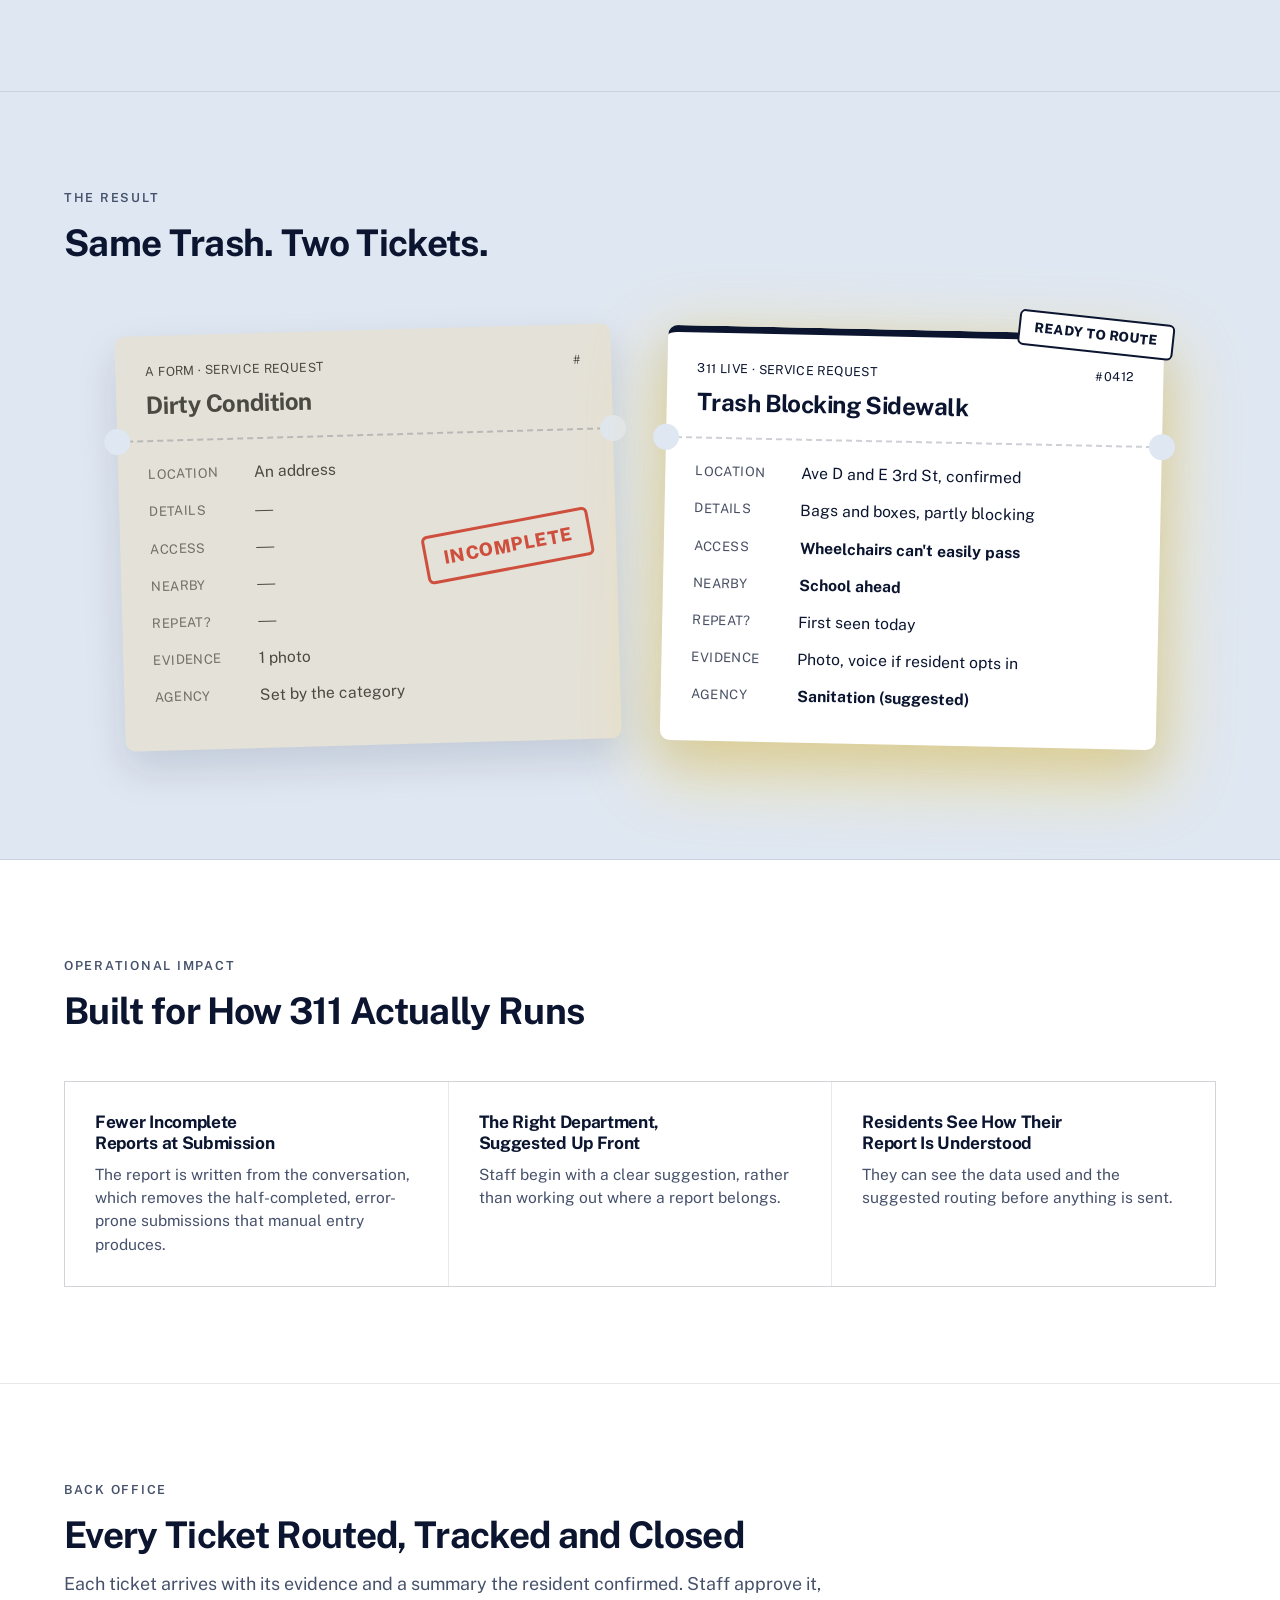
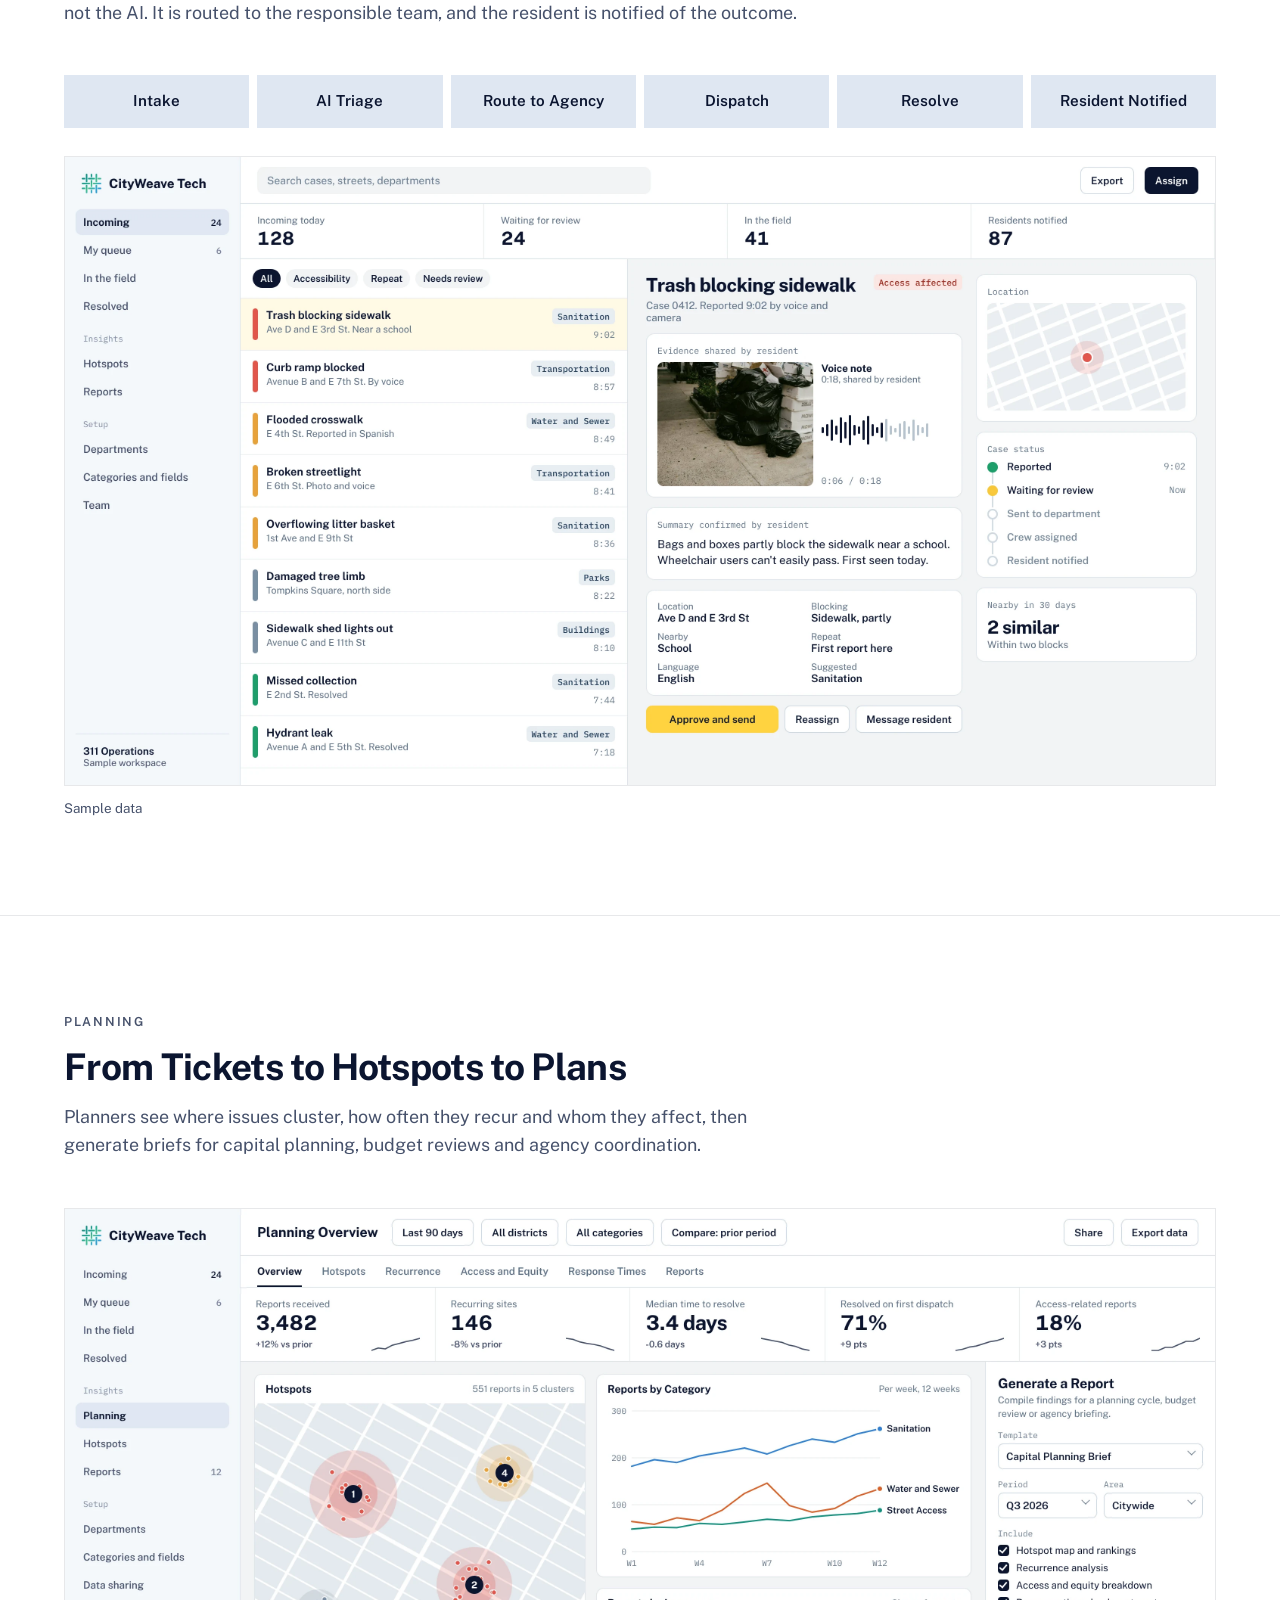
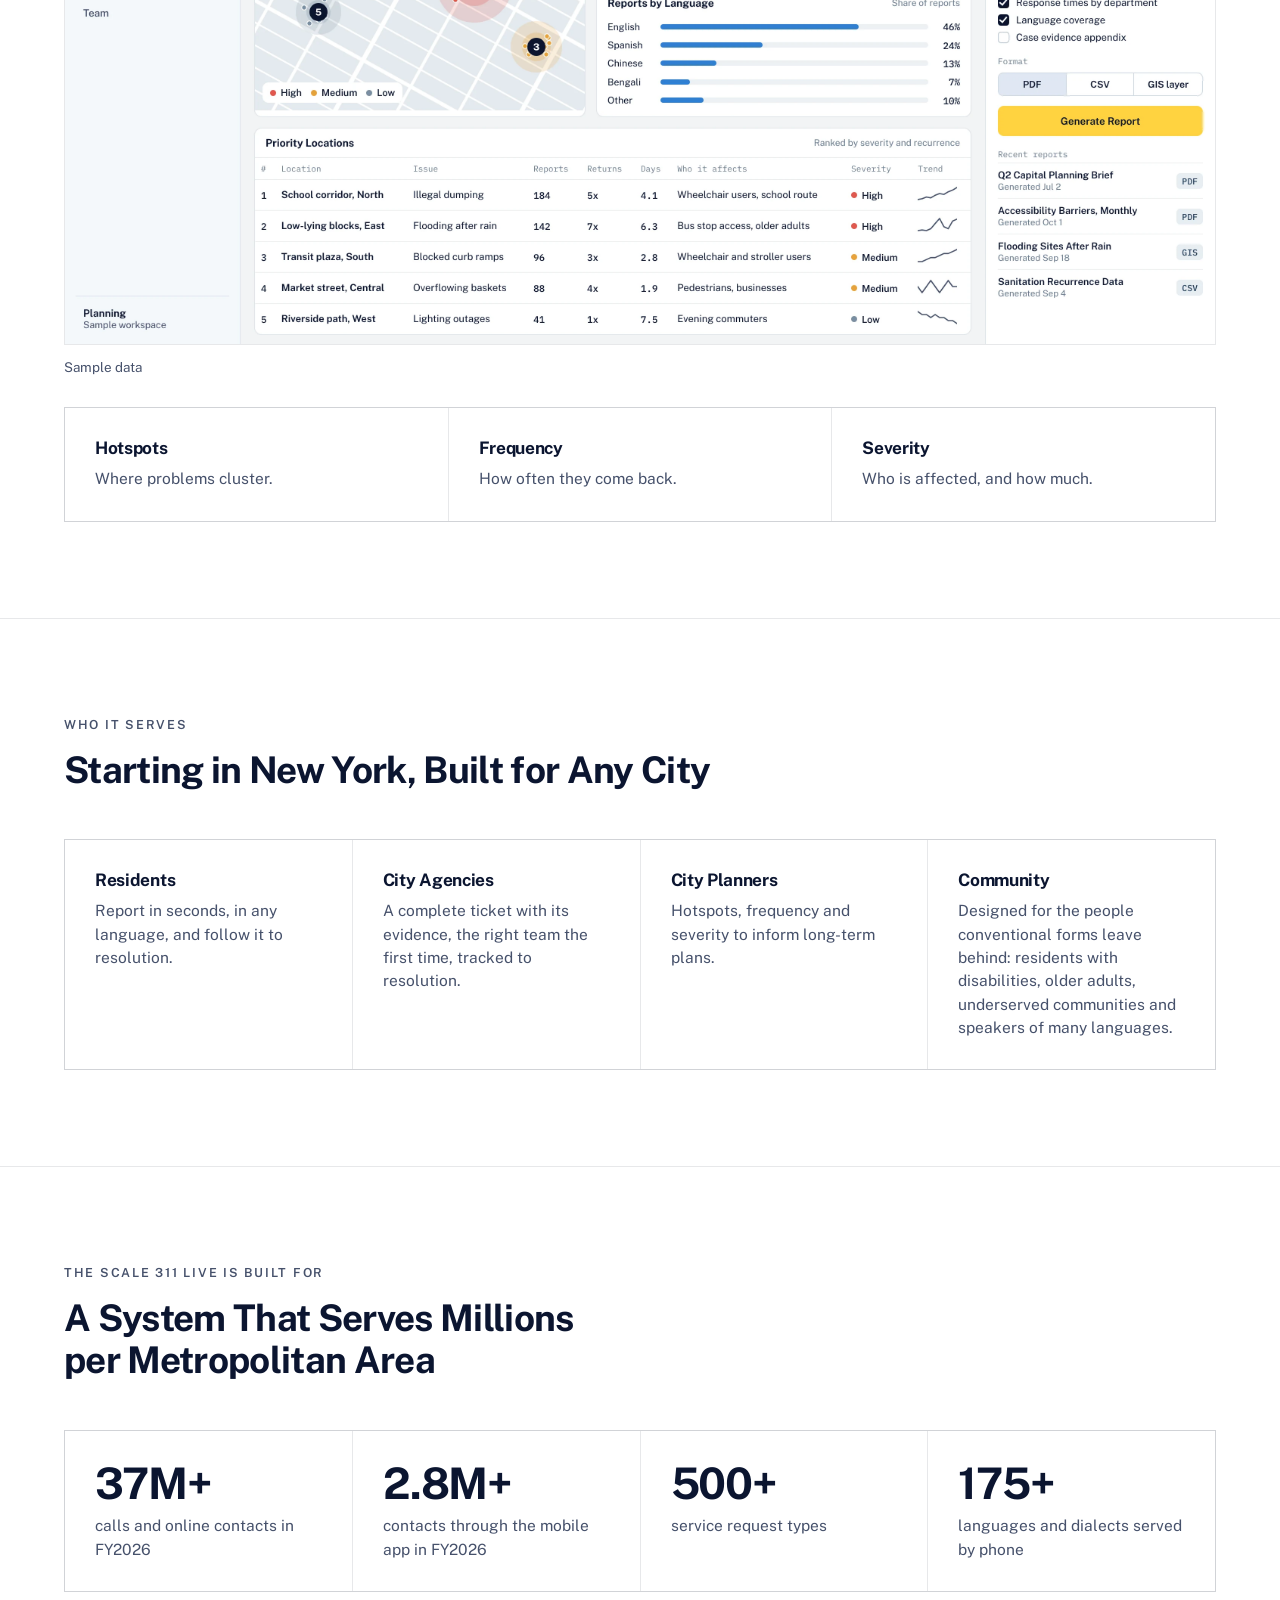
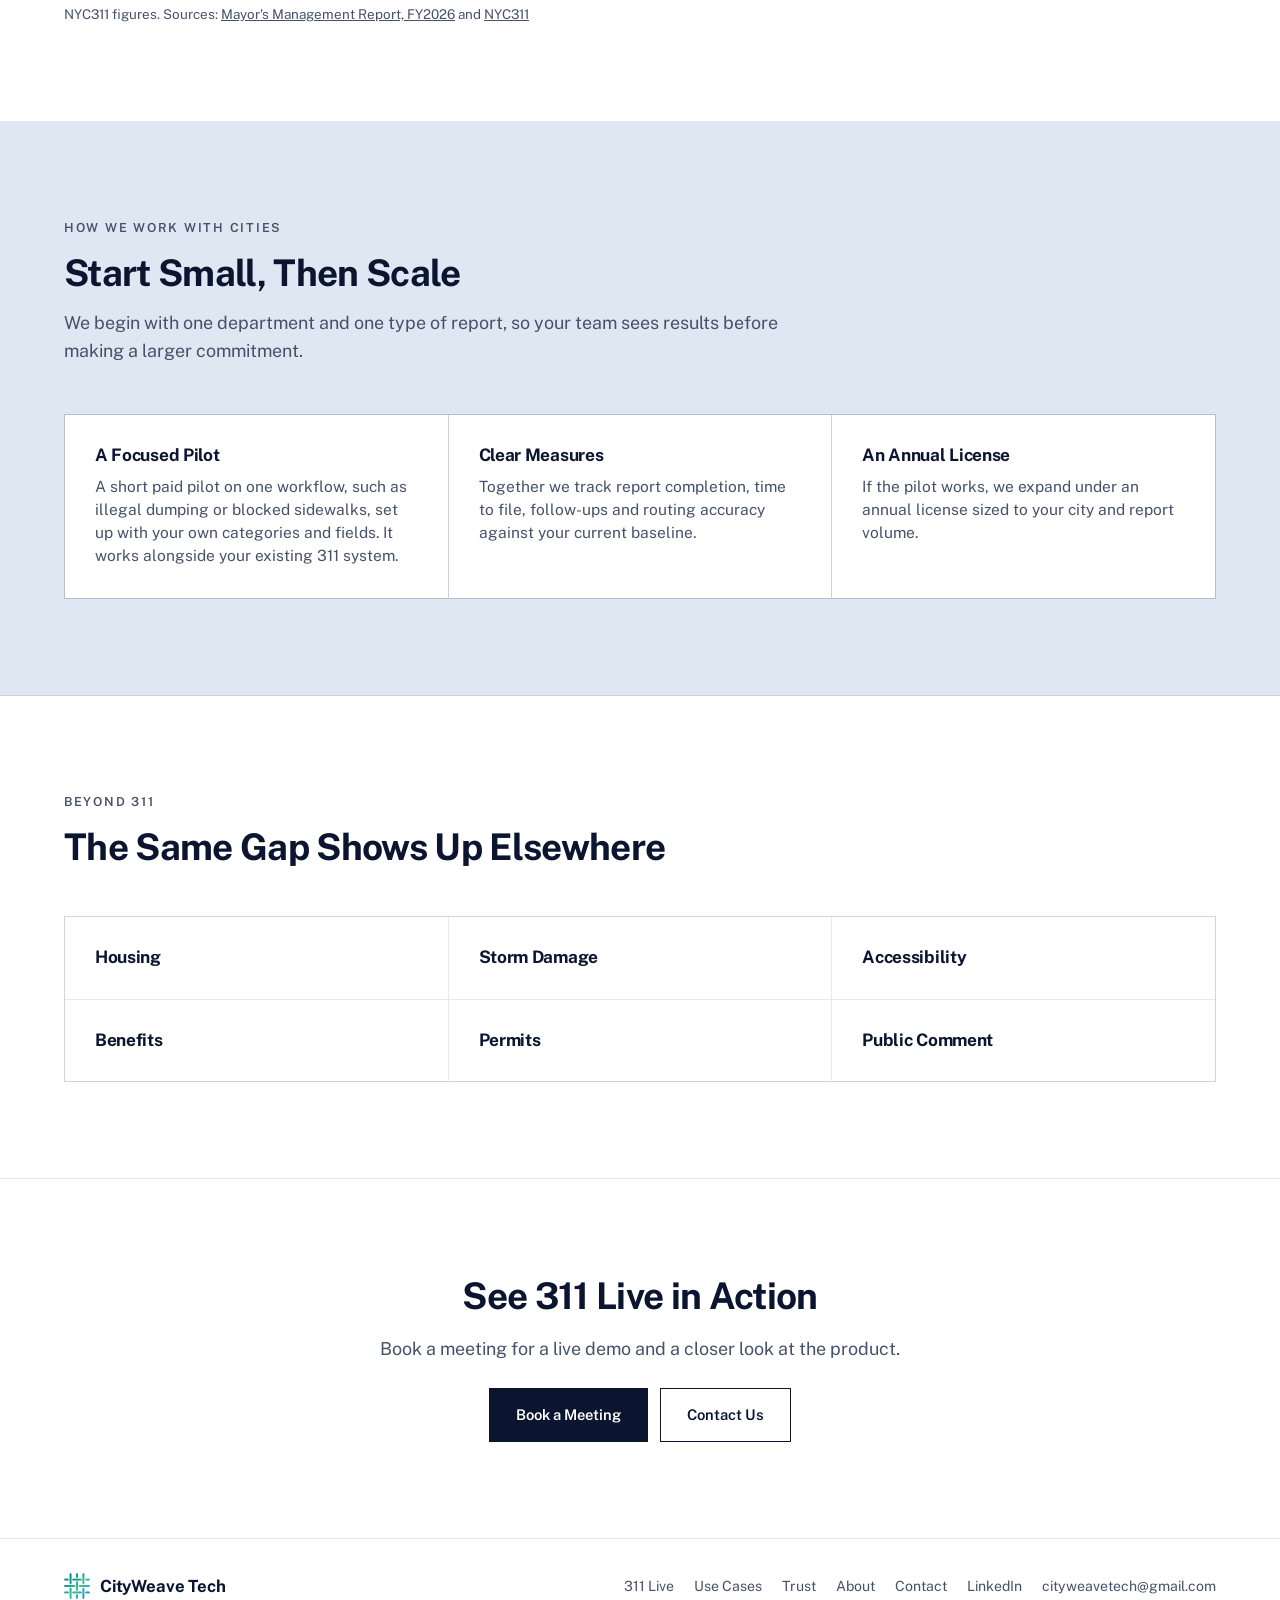
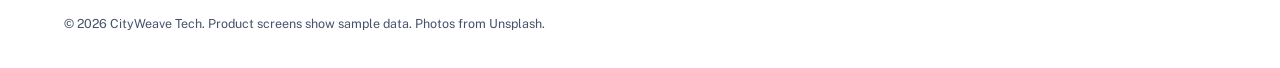
==== commit 9e6aaad4: "Add How We Work with Cities section and pilot/license line to home ask Co-Authored-By: Claude Opus 5" ====
--- a/311-live.html
+++ b/311-live.html
@@ -7,5 +7,5 @@
 <div class="exc"><small>Existing Condition</small><h3>A Photo, Then a List</h3><ol><li><b>1</b>Snap a photo or type</li><li><b>2</b>Choose a category</li><li><b>3</b>Fill out the form by hand</li><li><b>4</b>Submit</li></ol></div>
 <div class="exc me"><small>311 Live</small><h3>A Conversation</h3><ol><li><b>1</b>Show it</li><li><b>2</b>Say it</li><li><b>3</b>Answer what's missing</li><li><b>4</b>Confirm and send</li></ol></div></div>
 <div class="qs in"><div><span class="lab">A Form Never Asks</span><h2>Can a <em>Wheelchair</em> Get Through?</h2><p style="color:var(--mute);font-size:1.12rem">Or any of the questions a crew needs answered:</p><div class="chips"><span>Is it near a school?</span><span>Does it keep happening?</span><span>Been there for days?</span><span>Is it fully blocked?</span></div></div><img src="assets/wheelchair.webp" loading="lazy" alt="A person using a wheelchair waiting at a crosswalk, seen from behind"></div></div></section><section class="s band"><div class="w conv"><div class="pv"><video data-loop autoplay muted loop playsinline preload="metadata" poster="assets/live-see.webp" aria-label="Animation of the agent identifying trash bags through the camera"><source src="assets/live-see.mp4" type="video/mp4"></video></div><div class="tx"><span class="lab">How It Works: Step One</span><h2>It Sees</h2><p>The agent reads the scene through the camera, then starts a real conversation out loud.</p><div class="talk"><p class="ag"><small>Agent</small>I see loose trash and bags partly blocking the sidewalk. Is this what you'd like to report?</p><p class="me"><small>Resident</small>Yes, I just saw it today.</p></div></div></div></section><section class="s"><div class="w"><div class="top"><span class="lab">Step Two</span><h2>It Asks</h2><p style="color:var(--mute);font-size:1.12rem">Only what the city needs and the photo can't show.</p></div><div class="asks"><div class="side"><div class="qq"><small>Impact</small><p>“Is it blocking the sidewalk, curb ramp or bike lane?”</p></div><div class="qq"><small>Access</small><p>“Can people still walk past, or is it completely blocked?”</p></div></div><div class="pv"><video data-loop autoplay muted loop playsinline preload="metadata" poster="assets/live-ask.webp" aria-label="Animation of the agent asking about wheelchair access"><source src="assets/live-ask.mp4" type="video/mp4"></video></div><div class="side"><div class="qq"><small>Context</small><p>“Is this near a school or a transit stop?”</p></div><div class="qq"><small>Repeat</small><p>“Has this trash been there for more than a day?”</p></div></div></div></div></section><section class="s band"><div class="w conv rev"><div class="tx"><span class="lab">Step Three</span><h2>It Reports</h2><p>It writes a complete report: what happened, where, who it affects and which department should handle it. The resident checks it, then sends it.</p><ul class="fl2"><li>Title <span>Trash blocking sidewalk</span></li><li>Description <span>Written from the conversation</span></li><li>Location <span>Confirmed by the resident</span></li><li>Department <span>Suggested: Sanitation</span></li></ul></div><div class="pv"><video data-loop autoplay muted loop playsinline preload="metadata" poster="assets/live-report.webp" aria-label="Animation of a report being written for the resident to confirm"><source src="assets/live-report.mp4" type="video/mp4"></video></div></div></section><section class="s band"><div class="w"><div class="top"><span class="lab">The Result</span><h2>Same Trash. Two Tickets.</h2></div><div class="tix"><article class="tkt"><small><span>A Form &middot; Service Request</span><span>#</span></small><h3>Dirty Condition</h3><div class="perf"></div><dl><div><dt>Location</dt><dd>An address</dd></div><div><dt>Details</dt><dd><i class="nil"></i></dd></div><div><dt>Access</dt><dd><i class="nil"></i></dd></div><div><dt>Nearby</dt><dd><i class="nil"></i></dd></div><div><dt>Repeat?</dt><dd><i class="nil"></i></dd></div><div><dt>Evidence</dt><dd>1 photo</dd></div><div><dt>Agency</dt><dd>Set by the category</dd></div></dl><span class="stamp no">Incomplete</span></article>
-<article class="tkt ok"><small><span>311 Live &middot; Service Request</span><span>#0412</span></small><h3>Trash Blocking Sidewalk</h3><div class="perf"></div><dl><div><dt>Location</dt><dd>Ave D and E 3rd St, confirmed</dd></div><div><dt>Details</dt><dd>Bags and boxes, partly blocking</dd></div><div><dt>Access</dt><dd><b>Wheelchairs can't easily pass</b></dd></div><div><dt>Nearby</dt><dd><b>School ahead</b></dd></div><div><dt>Repeat?</dt><dd>First seen today</dd></div><div><dt>Evidence</dt><dd>Photo, voice if resident opts in</dd></div><div><dt>Agency</dt><dd><b>Sanitation (suggested)</b></dd></div></dl><span class="stamp go">Ready to Route</span></article></div></div></section><section class="s"><div class="w"><div class="top"><span class="lab">Operational Impact</span><h2>Built for How 311 Actually Runs</h2></div><div class="g g3"><div class="c"><h3>Fewer Incomplete Reports at Submission</h3><p>The report is written from the conversation, which removes the half-completed, error-prone submissions that manual entry produces.</p></div><div class="c"><h3>The Right Department, Suggested Up Front</h3><p>Staff begin with a clear suggestion, rather than working out where a report belongs.</p></div><div class="c"><h3>Residents See How Their Report Is Understood</h3><p>They can see the data used and the suggested routing before anything is sent.</p></div></div></div></section><section class="s"><div class="w"><div class="top"><span class="lab">Back Office</span><h2>Every Ticket Routed, Tracked and Closed</h2><p style="color:var(--mute);font-size:1.12rem">Each ticket arrives with its evidence and a summary the resident confirmed. Staff approve it, not the AI. It is routed to the responsible team, and the resident is notified of the outcome.</p></div><ol class="flow"><li>Intake</li><li>AI Triage</li><li>Route to Agency</li><li>Dispatch</li><li>Resolve</li><li>Resident Notified</li></ol><div class="shotw" tabindex="0" role="group" aria-label="CityWeave back office with a case queue, evidence, summary and status"><img class="shot" src="assets/console-cases.webp" loading="lazy" alt="CityWeave back office with a case queue, evidence, summary and status"></div><p class="cap">Sample data<span class="swipe">. Swipe to see more</span></p></div></section><section class="s"><div class="w"><div class="top"><span class="lab">Planning</span><h2>From Tickets to Hotspots to Plans</h2><p style="color:var(--mute);font-size:1.12rem">Planners see where issues cluster, how often they recur and whom they affect, then generate briefs for capital planning, budget reviews and agency coordination.</p></div><div class="shotw" tabindex="0" role="group" aria-label="Planning dashboard with hotspot map, category trends, language coverage, ranked locations and a report generator"><img class="shot" src="assets/console-hotspots.webp" loading="lazy" alt="Planning dashboard with hotspot map, category trends, language coverage, ranked locations and a report generator"></div><p class="cap">Sample data<span class="swipe">. Swipe to see more</span></p><div style="height:28px"></div><div class="g g3"><div class="c"><h3>Hotspots</h3><p>Where problems cluster.</p></div><div class="c"><h3>Frequency</h3><p>How often they come back.</p></div><div class="c"><h3>Severity</h3><p>Who is affected, and how much.</p></div></div></div></section><section class="s"><div class="w"><div class="top"><span class="lab">Who It Serves</span><h2>Starting in New York, Built for Any City</h2></div><div class="g g4"><div class="c"><h3>Residents</h3><p>Report in seconds, in any language, and follow it to resolution.</p></div><div class="c"><h3>City Agencies</h3><p>A complete ticket with its evidence, the right team the first time, tracked to resolution.</p></div><div class="c"><h3>City Planners</h3><p>Hotspots, frequency and severity to inform long-term plans.</p></div><div class="c"><h3>Community</h3><p>Designed for the people conventional forms leave behind: residents with disabilities, older adults, underserved communities and speakers of many languages.</p></div></div></div></section><section class="s"><div class="w"><div class="top"><span class="lab">The Scale 311 Live Is Built For</span><h2>A System That Serves Millions per Metropolitan Area</h2></div><div class="g g4 stat"><div class="c"><strong>37M+</strong><p>calls and online contacts in FY2026</p></div><div class="c"><strong>2.8M+</strong><p>contacts through the mobile app in FY2026</p></div><div class="c"><strong>500+</strong><p>service request types</p></div><div class="c"><strong>175+</strong><p>languages and dialects served by phone</p></div></div><p class="cap">NYC311 figures. Sources: <a href="https://www.nyc.gov/assets/operations/downloads/pdf/mmr2026/311.pdf">Mayor's Management Report, FY2026</a> and <a href="https://portal.311.nyc.gov/about-nyc-311/">NYC311</a></p></div></section><section class="s"><div class="w"><div class="top"><span class="lab">Beyond 311</span><h2>The Same Gap Shows Up Elsewhere</h2></div><div class="g g3"><div class="c"><h3>Housing</h3></div><div class="c"><h3>Storm Damage</h3></div><div class="c"><h3>Accessibility</h3></div><div class="c"><h3>Benefits</h3></div><div class="c"><h3>Permits</h3></div><div class="c"><h3>Public Comment</h3></div></div></div></section><section class="s ctr"><div class="w"><h2>See 311 Live in Action</h2><p>Book a meeting for a live demo and a closer look at the product.</p><div class="btns"><a class="btn" href="https://calendly.com/cityweavetech/30min">Book a Meeting</a><a class="btn ln" href="mailto:cityweavetech@gmail.com">Contact Us</a></div></div></section></main><footer><div class="w"><a class="brand" href="index.html"><img src="assets/logo-cityweave.png" width="200" height="200" alt="">CityWeave Tech</a><div class="fl"><a href="311-live.html">311 Live</a><a href="use-cases.html">Use Cases</a><a href="trust.html">Trust</a><a href="about.html">About</a><a href="contact.html">Contact</a><a href="https://www.linkedin.com/company/cityweave/">LinkedIn</a><a href="mailto:cityweavetech@gmail.com">cityweavetech@gmail.com</a></div>
+<article class="tkt ok"><small><span>311 Live &middot; Service Request</span><span>#0412</span></small><h3>Trash Blocking Sidewalk</h3><div class="perf"></div><dl><div><dt>Location</dt><dd>Ave D and E 3rd St, confirmed</dd></div><div><dt>Details</dt><dd>Bags and boxes, partly blocking</dd></div><div><dt>Access</dt><dd><b>Wheelchairs can't easily pass</b></dd></div><div><dt>Nearby</dt><dd><b>School ahead</b></dd></div><div><dt>Repeat?</dt><dd>First seen today</dd></div><div><dt>Evidence</dt><dd>Photo, voice if resident opts in</dd></div><div><dt>Agency</dt><dd><b>Sanitation (suggested)</b></dd></div></dl><span class="stamp go">Ready to Route</span></article></div></div></section><section class="s"><div class="w"><div class="top"><span class="lab">Operational Impact</span><h2>Built for How 311 Actually Runs</h2></div><div class="g g3"><div class="c"><h3>Fewer Incomplete Reports at Submission</h3><p>The report is written from the conversation, which removes the half-completed, error-prone submissions that manual entry produces.</p></div><div class="c"><h3>The Right Department, Suggested Up Front</h3><p>Staff begin with a clear suggestion, rather than working out where a report belongs.</p></div><div class="c"><h3>Residents See How Their Report Is Understood</h3><p>They can see the data used and the suggested routing before anything is sent.</p></div></div></div></section><section class="s"><div class="w"><div class="top"><span class="lab">Back Office</span><h2>Every Ticket Routed, Tracked and Closed</h2><p style="color:var(--mute);font-size:1.12rem">Each ticket arrives with its evidence and a summary the resident confirmed. Staff approve it, not the AI. It is routed to the responsible team, and the resident is notified of the outcome.</p></div><ol class="flow"><li>Intake</li><li>AI Triage</li><li>Route to Agency</li><li>Dispatch</li><li>Resolve</li><li>Resident Notified</li></ol><div class="shotw" tabindex="0" role="group" aria-label="CityWeave back office with a case queue, evidence, summary and status"><img class="shot" src="assets/console-cases.webp" loading="lazy" alt="CityWeave back office with a case queue, evidence, summary and status"></div><p class="cap">Sample data<span class="swipe">. Swipe to see more</span></p></div></section><section class="s"><div class="w"><div class="top"><span class="lab">Planning</span><h2>From Tickets to Hotspots to Plans</h2><p style="color:var(--mute);font-size:1.12rem">Planners see where issues cluster, how often they recur and whom they affect, then generate briefs for capital planning, budget reviews and agency coordination.</p></div><div class="shotw" tabindex="0" role="group" aria-label="Planning dashboard with hotspot map, category trends, language coverage, ranked locations and a report generator"><img class="shot" src="assets/console-hotspots.webp" loading="lazy" alt="Planning dashboard with hotspot map, category trends, language coverage, ranked locations and a report generator"></div><p class="cap">Sample data<span class="swipe">. Swipe to see more</span></p><div style="height:28px"></div><div class="g g3"><div class="c"><h3>Hotspots</h3><p>Where problems cluster.</p></div><div class="c"><h3>Frequency</h3><p>How often they come back.</p></div><div class="c"><h3>Severity</h3><p>Who is affected, and how much.</p></div></div></div></section><section class="s"><div class="w"><div class="top"><span class="lab">Who It Serves</span><h2>Starting in New York, Built for Any City</h2></div><div class="g g4"><div class="c"><h3>Residents</h3><p>Report in seconds, in any language, and follow it to resolution.</p></div><div class="c"><h3>City Agencies</h3><p>A complete ticket with its evidence, the right team the first time, tracked to resolution.</p></div><div class="c"><h3>City Planners</h3><p>Hotspots, frequency and severity to inform long-term plans.</p></div><div class="c"><h3>Community</h3><p>Designed for the people conventional forms leave behind: residents with disabilities, older adults, underserved communities and speakers of many languages.</p></div></div></div></section><section class="s"><div class="w"><div class="top"><span class="lab">The Scale 311 Live Is Built For</span><h2>A System That Serves Millions per Metropolitan Area</h2></div><div class="g g4 stat"><div class="c"><strong>37M+</strong><p>calls and online contacts in FY2026</p></div><div class="c"><strong>2.8M+</strong><p>contacts through the mobile app in FY2026</p></div><div class="c"><strong>500+</strong><p>service request types</p></div><div class="c"><strong>175+</strong><p>languages and dialects served by phone</p></div></div><p class="cap">NYC311 figures. Sources: <a href="https://www.nyc.gov/assets/operations/downloads/pdf/mmr2026/311.pdf">Mayor's Management Report, FY2026</a> and <a href="https://portal.311.nyc.gov/about-nyc-311/">NYC311</a></p></div></section><section class="s band"><div class="w"><div class="top"><span class="lab">How We Work with Cities</span><h2>Start Small, Then Scale</h2><p style="color:var(--mute);font-size:1.12rem">We begin with one department and one type of report, so your team sees results before making a larger commitment.</p></div><div class="g g3"><div class="c"><h3>A Focused Pilot</h3><p>A short paid pilot on one workflow, such as illegal dumping or blocked sidewalks, set up with your own categories and fields. It works alongside your existing 311 system.</p></div><div class="c"><h3>Clear Measures</h3><p>Together we track report completion, time to file, follow-ups and routing accuracy against your current baseline.</p></div><div class="c"><h3>An Annual License</h3><p>If the pilot works, we expand under an annual license sized to your city and report volume.</p></div></div></div></section><section class="s"><div class="w"><div class="top"><span class="lab">Beyond 311</span><h2>The Same Gap Shows Up Elsewhere</h2></div><div class="g g3"><div class="c"><h3>Housing</h3></div><div class="c"><h3>Storm Damage</h3></div><div class="c"><h3>Accessibility</h3></div><div class="c"><h3>Benefits</h3></div><div class="c"><h3>Permits</h3></div><div class="c"><h3>Public Comment</h3></div></div></div></section><section class="s ctr"><div class="w"><h2>See 311 Live in Action</h2><p>Book a meeting for a live demo and a closer look at the product.</p><div class="btns"><a class="btn" href="https://calendly.com/cityweavetech/30min">Book a Meeting</a><a class="btn ln" href="mailto:cityweavetech@gmail.com">Contact Us</a></div></div></section></main><footer><div class="w"><a class="brand" href="index.html"><img src="assets/logo-cityweave.png" width="200" height="200" alt="">CityWeave Tech</a><div class="fl"><a href="311-live.html">311 Live</a><a href="use-cases.html">Use Cases</a><a href="trust.html">Trust</a><a href="about.html">About</a><a href="contact.html">Contact</a><a href="https://www.linkedin.com/company/cityweave/">LinkedIn</a><a href="mailto:cityweavetech@gmail.com">cityweavetech@gmail.com</a></div>
 <div class="fine">© 2026 CityWeave Tech. Product screens show sample data. Photos from Unsplash.</div></div></footer><script>if('scrollRestoration' in history){history.scrollRestoration='manual'}if(!location.hash){window.scrollTo(0,0)}addEventListener('pageshow',function(){if(!location.hash){window.scrollTo(0,0)}});(function(){var h=document.querySelector('header');function f(){h.classList.toggle('on',window.scrollY>40)}f();addEventListener('scroll',f,{passive:true})})();(function(){var v=document.querySelectorAll('video[data-loop]');if(!v.length)return;var i;if(window.matchMedia('(prefers-reduced-motion:reduce)').matches){for(i=0;i<v.length;i++){v[i].removeAttribute('autoplay');v[i].pause()}return}if('IntersectionObserver' in window){var o=new IntersectionObserver(function(e){e.forEach(function(x){if(x.isIntersecting){var p=x.target.play();if(p&&p.catch)p.catch(function(){})}else x.target.pause()})},{threshold:.2});for(i=0;i<v.length;i++)o.observe(v[i])}})();(function(){var d=document.querySelector('.dd'),m=document.querySelector('.ham');if(d&&window.matchMedia('(hover:none)').matches){d.firstElementChild.addEventListener('click',function(e){if(!d.classList.contains('open')){e.preventDefault();d.classList.add('open')}})}document.addEventListener('click',function(e){if(d&&!d.contains(e.target))d.classList.remove('open');if(m&&m.open&&!m.contains(e.target))m.open=false})})();</script></body></html>
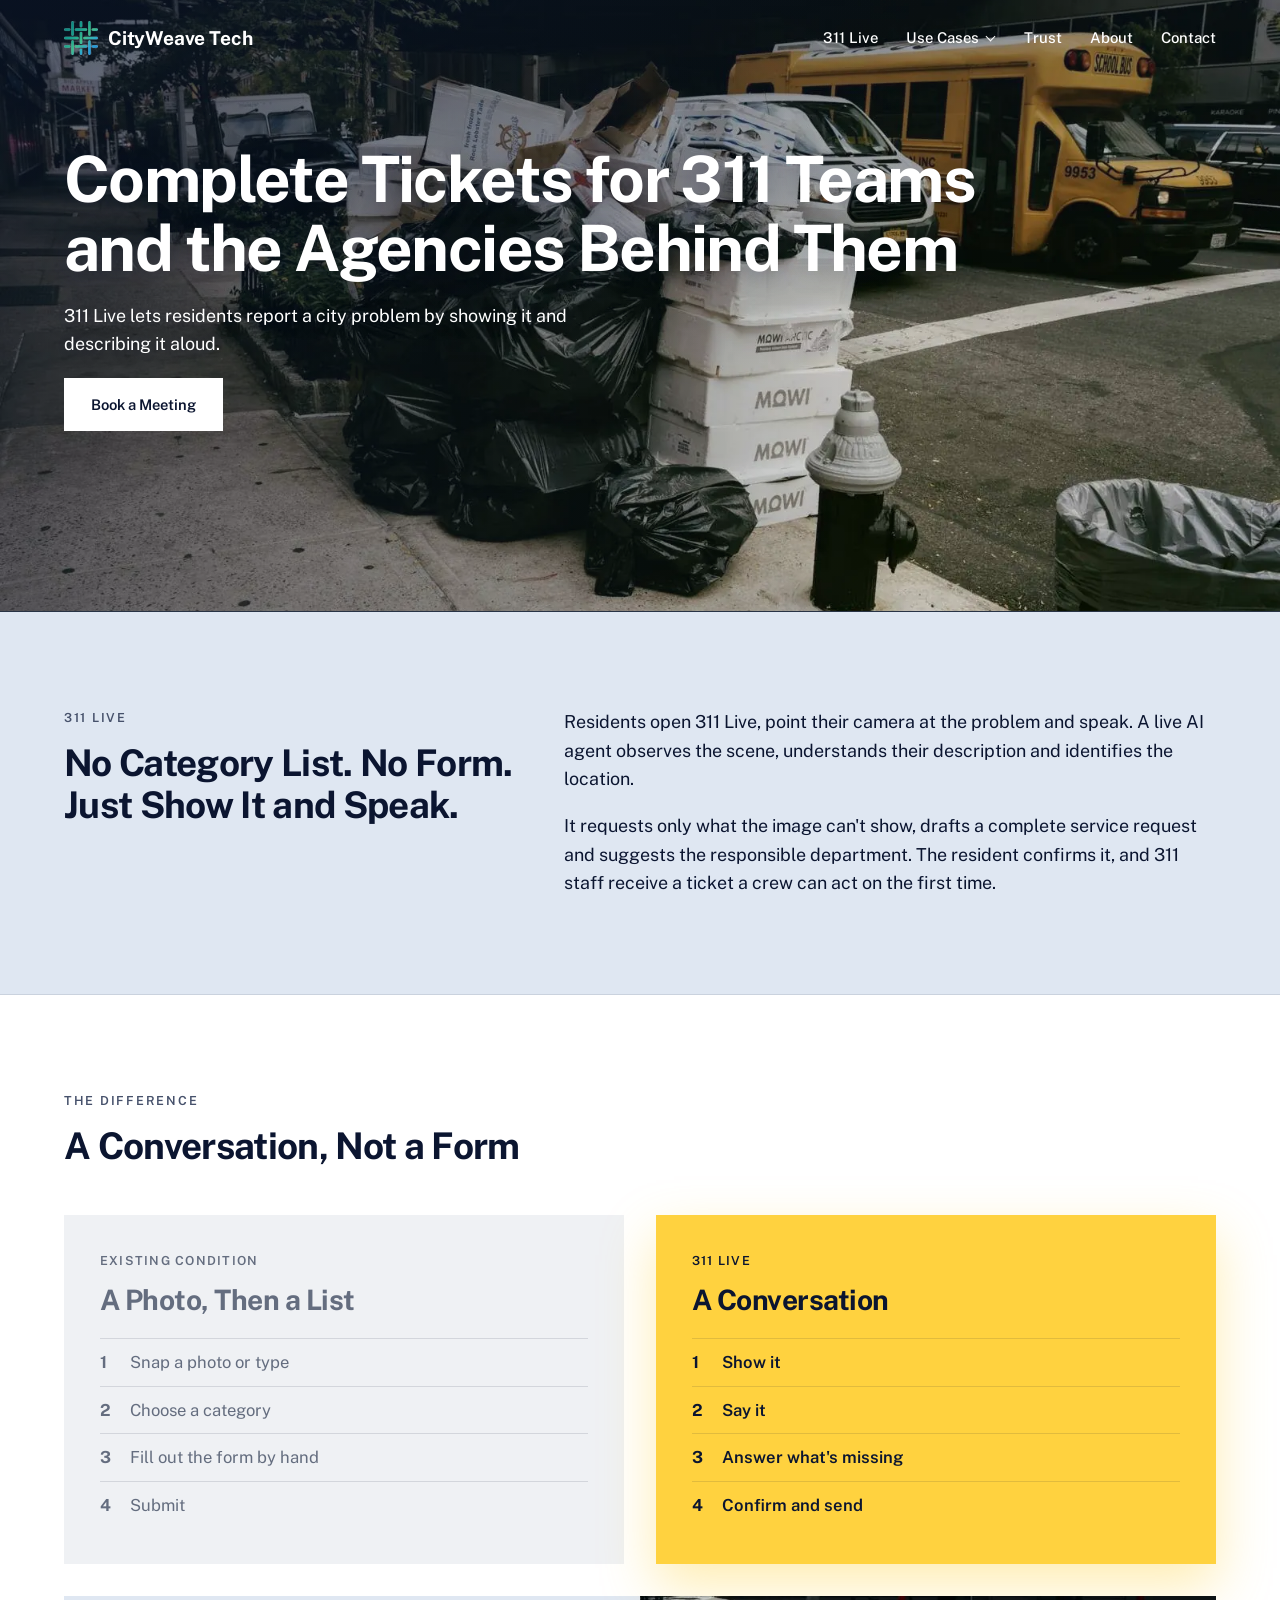
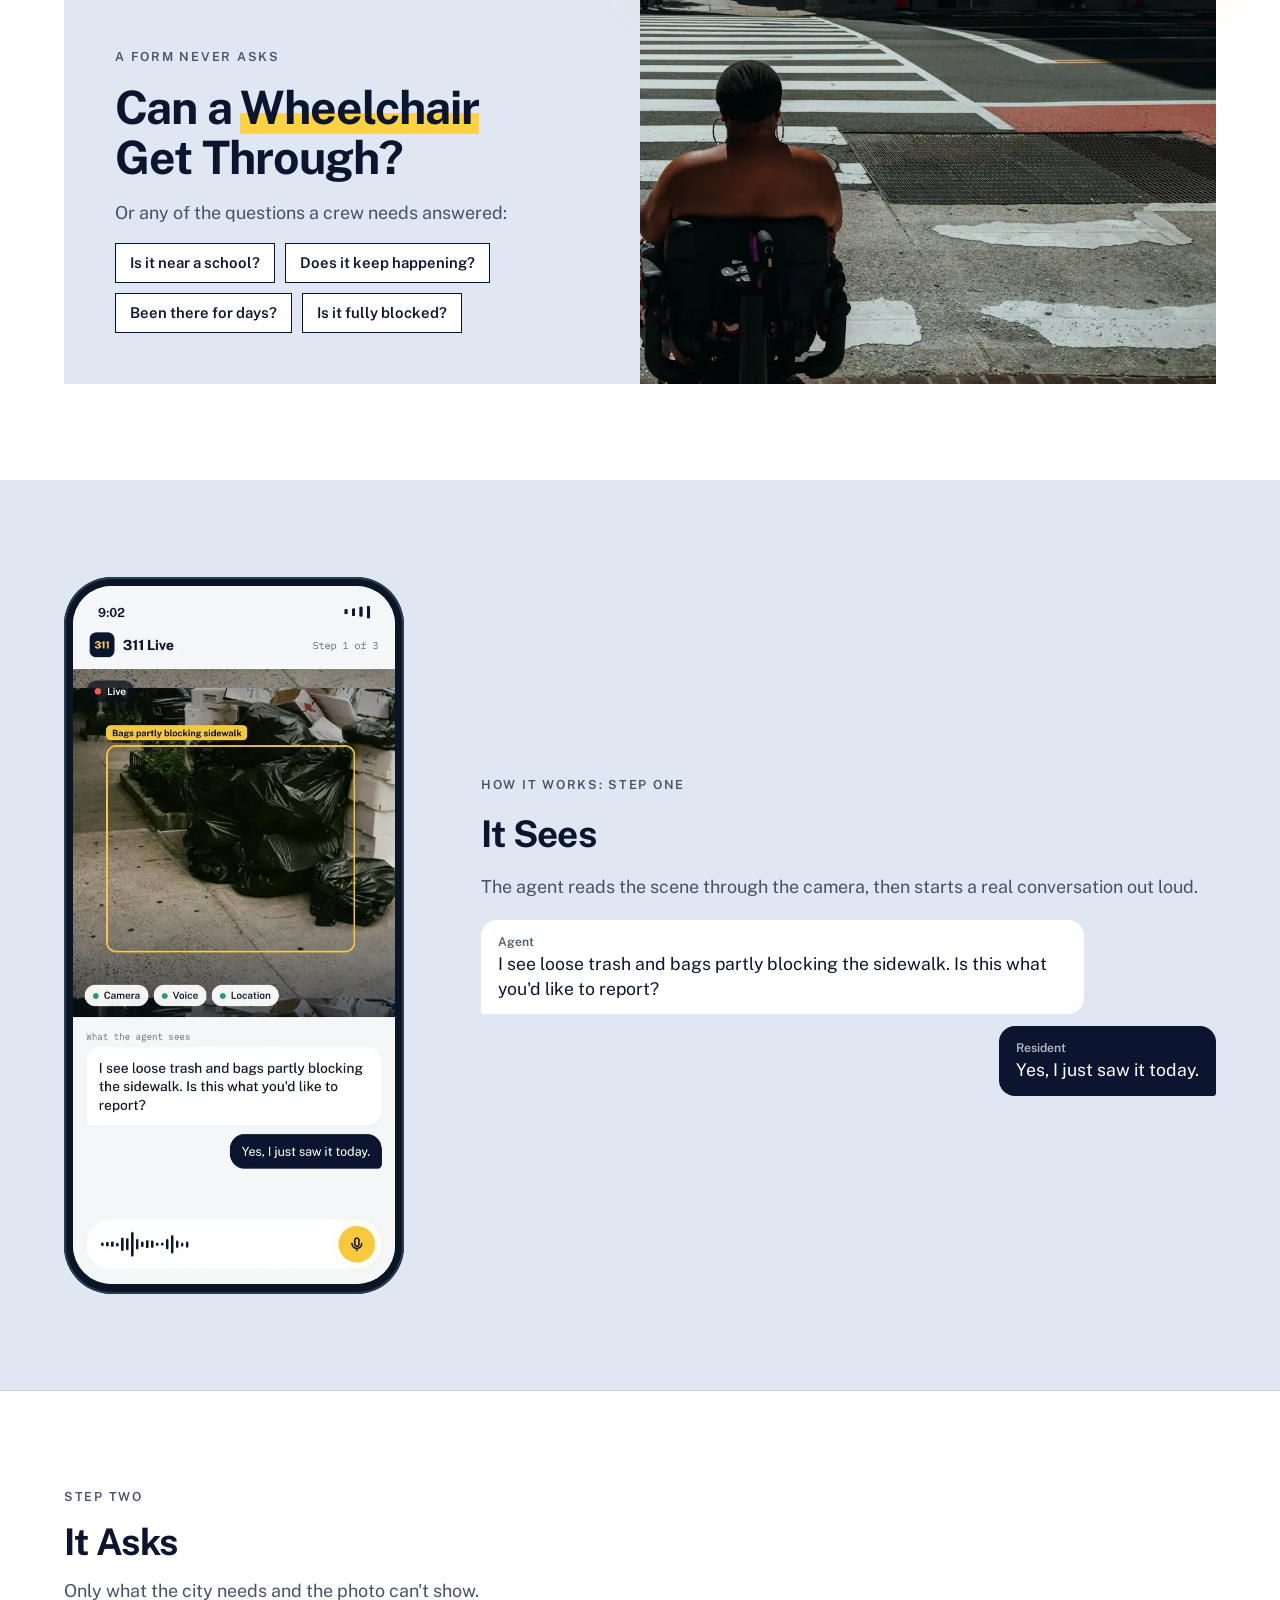
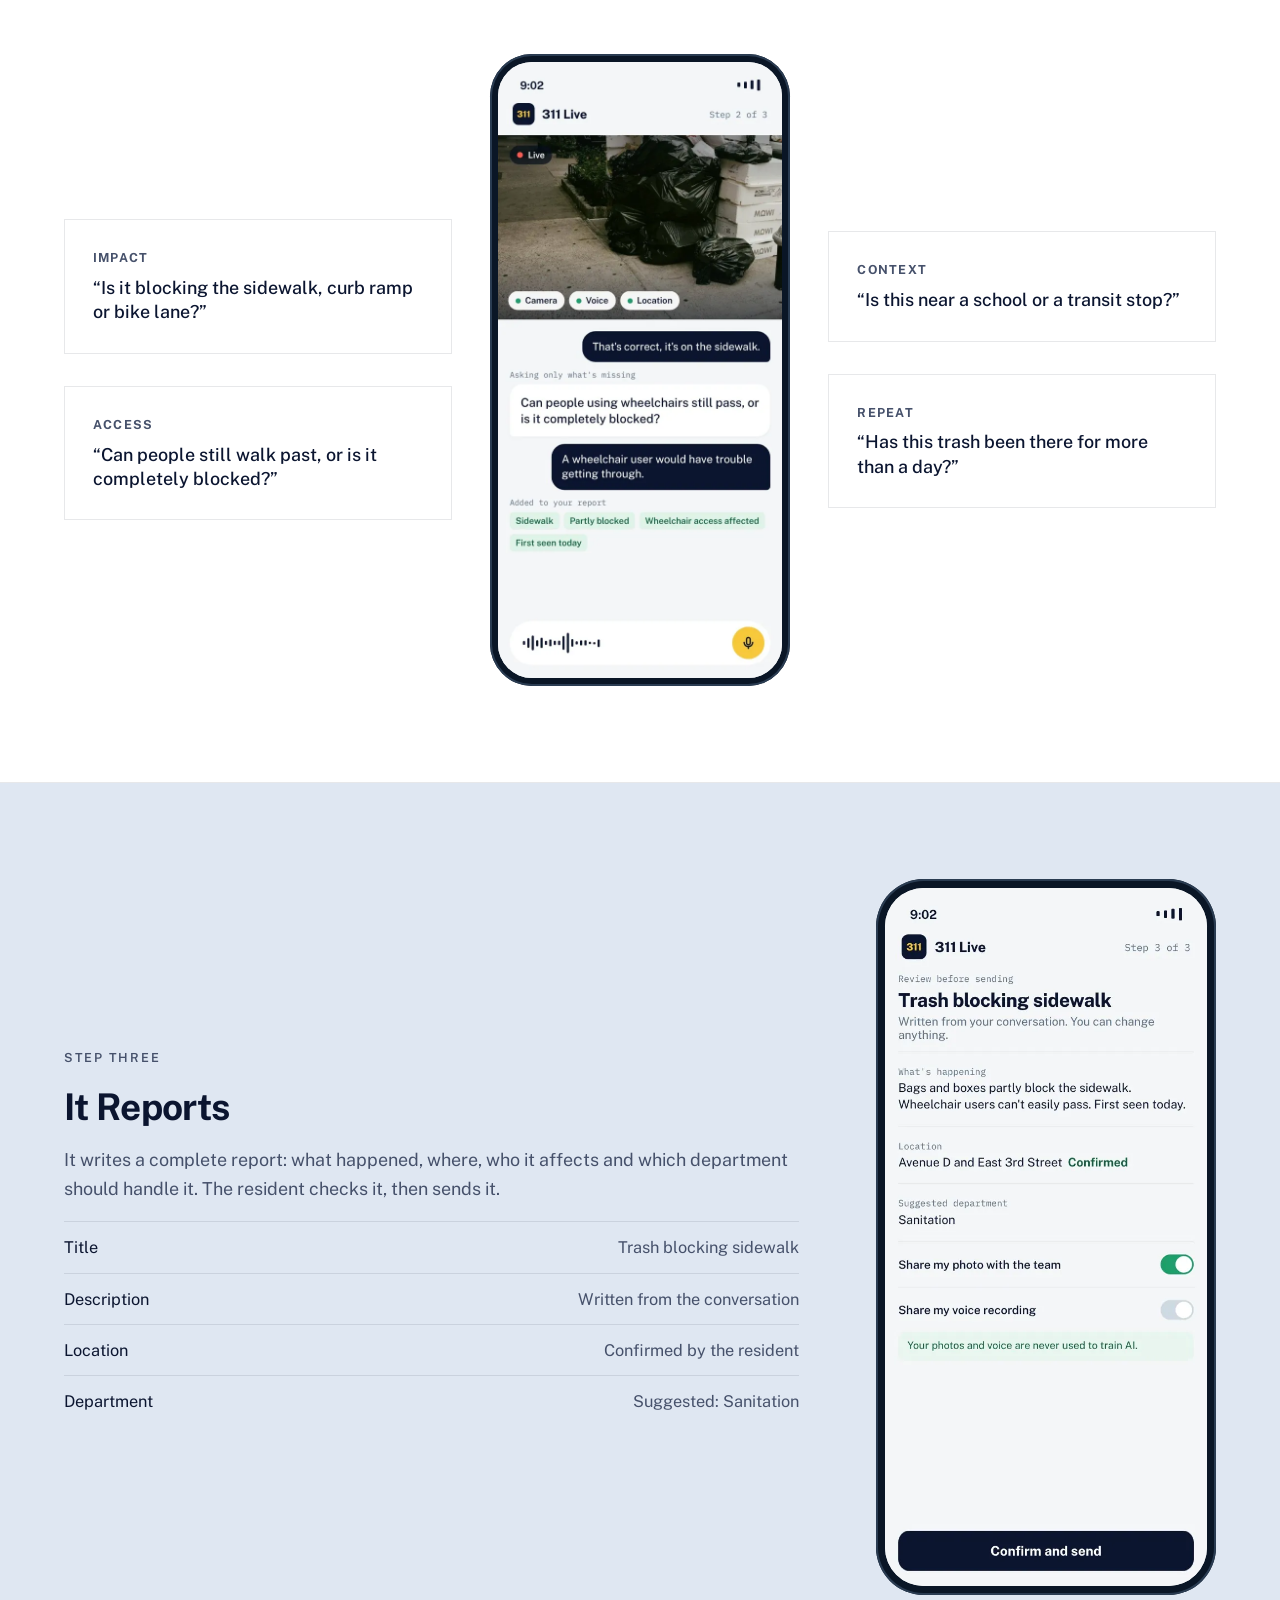
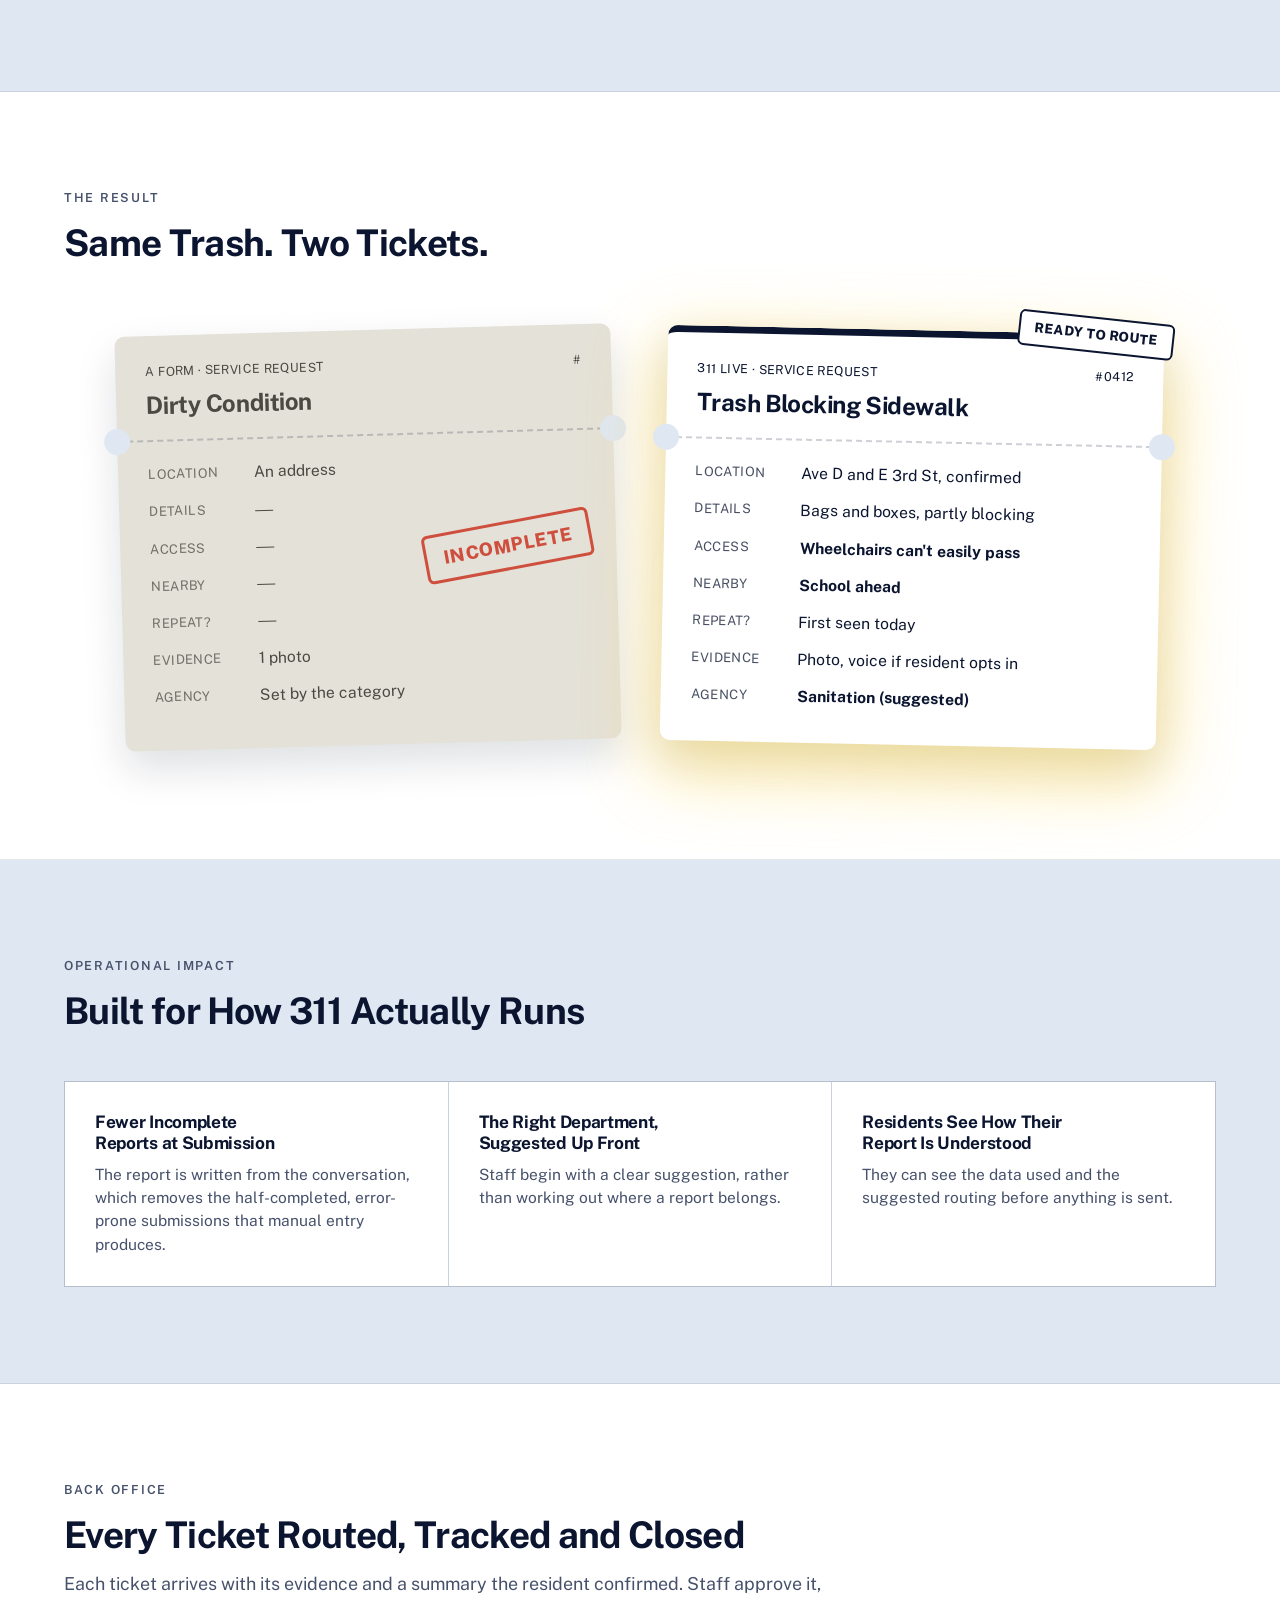
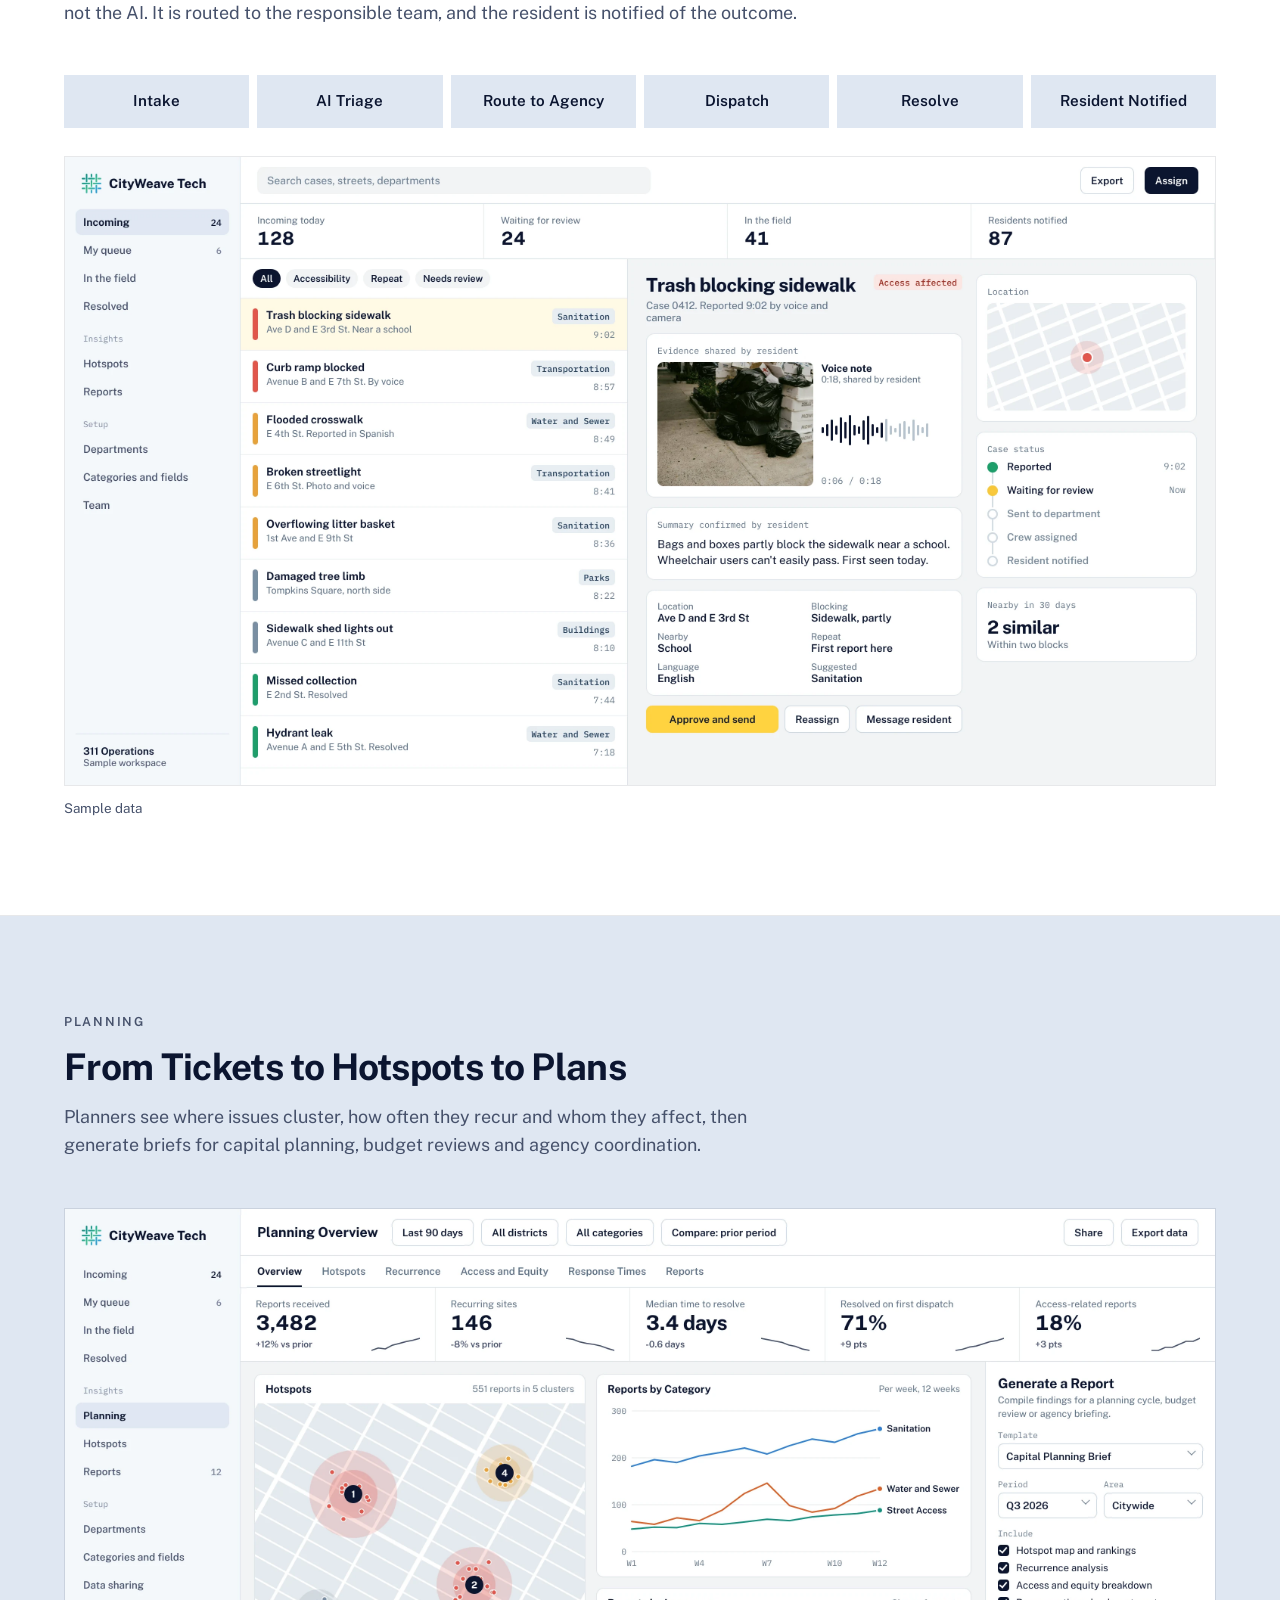
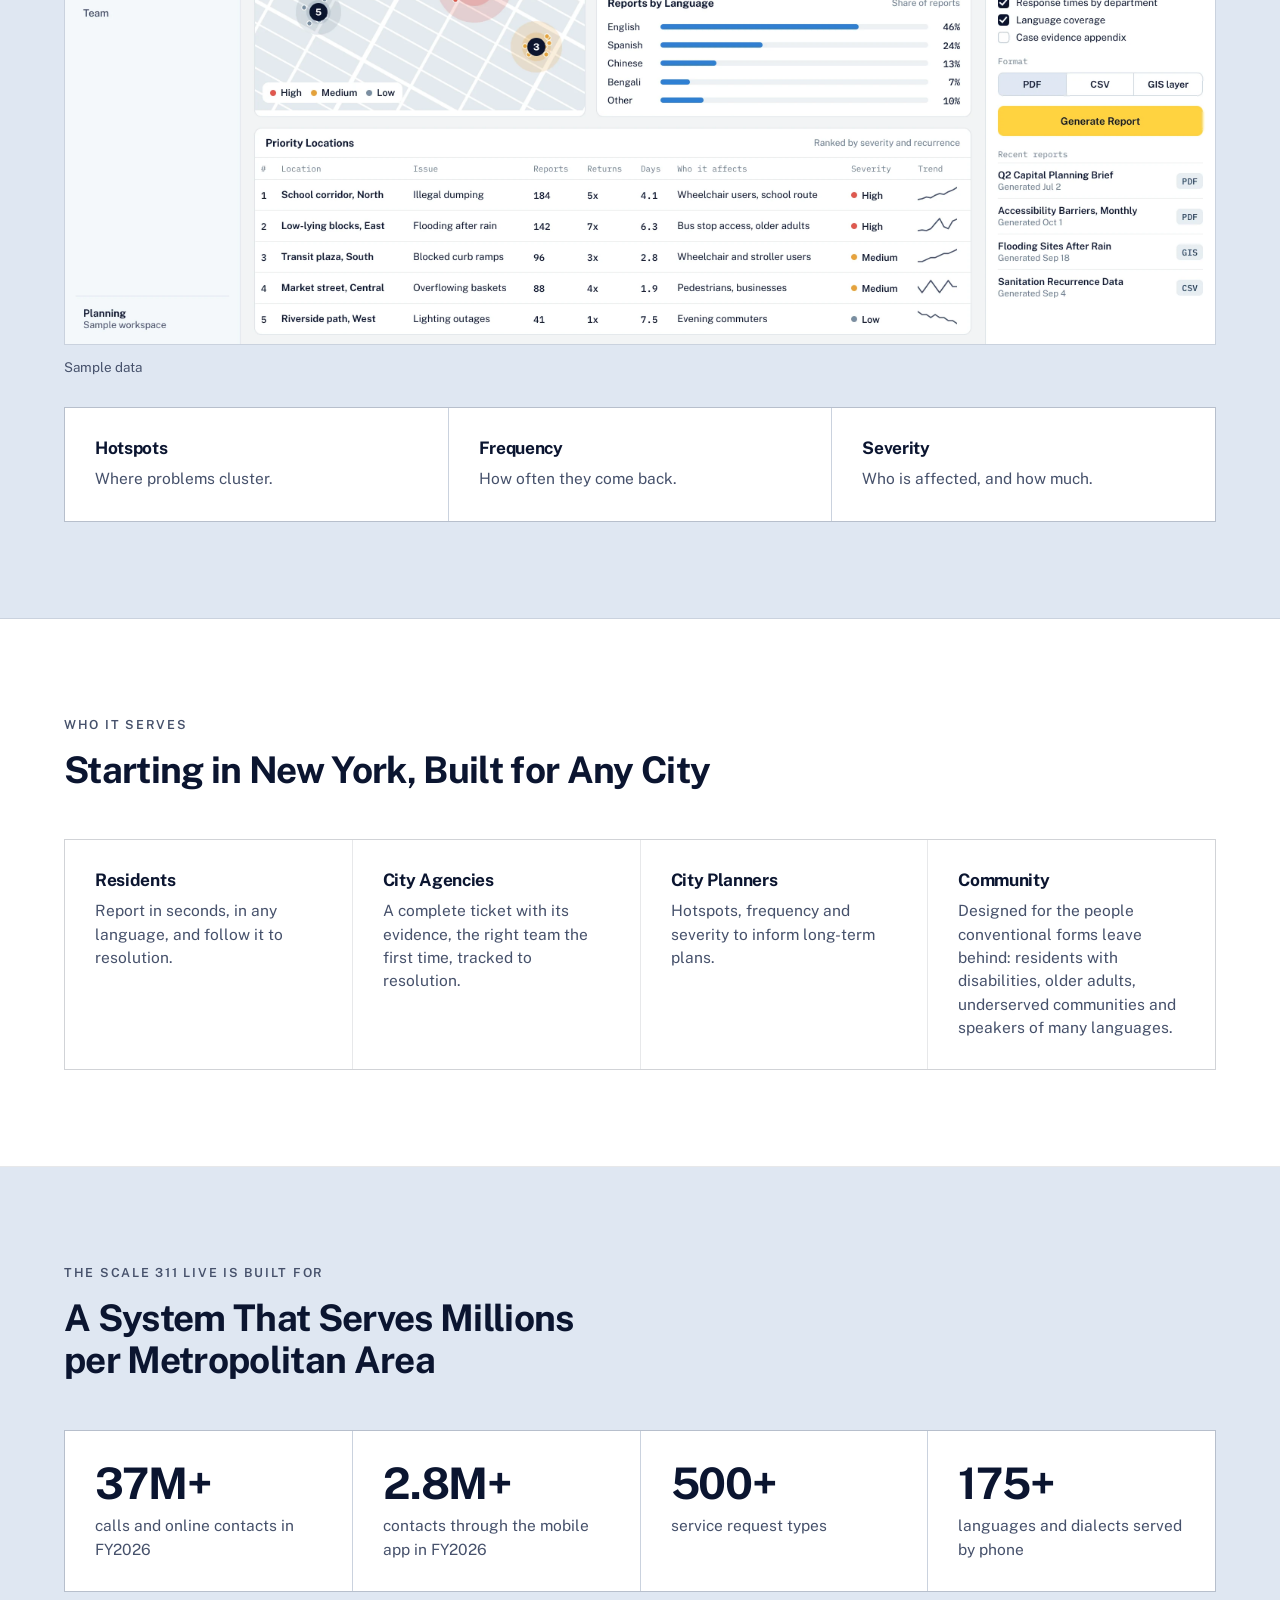
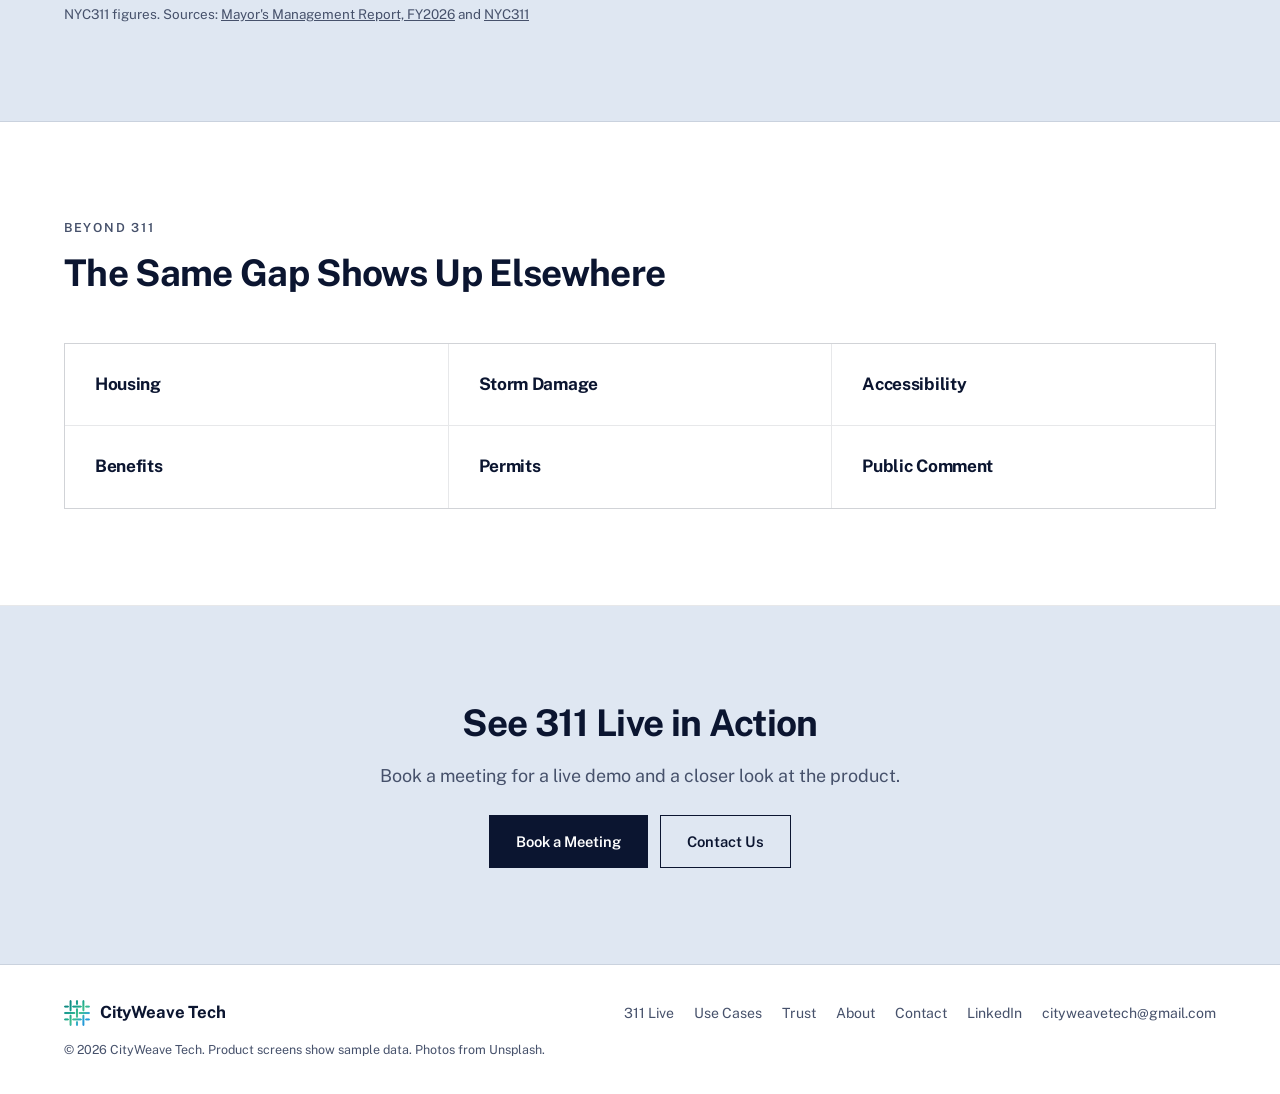
==== commit 712d6084: "Fix 311 Live page section backgrounds to alternate blue/white consistently Co-Authored-By: Claude So" ====
--- a/311-live.html
+++ b/311-live.html
@@ -3,9 +3,9 @@
 <title>311 Live | CityWeave Tech</title><meta name="description" content="311 Live helps city 311 teams turn residents' photos and voice into tickets they can dispatch the first time."><meta property="og:title" content="311 Live | CityWeave Tech"><meta property="og:description" content="311 Live helps city 311 teams turn residents' photos and voice into tickets they can dispatch the first time."><meta property="og:type" content="website">
 <link rel="icon" href="assets/favicon.png" type="image/png"><link rel="stylesheet" href="assets/style.css"></head>
 <body><header><div class="w bar"><a class="brand" href="index.html"><img src="assets/logo-cityweave.png" width="200" height="200" alt="">CityWeave Tech</a><nav aria-label="Main"><a href="311-live.html">311 Live</a><div class="dd"><a href="use-cases.html" aria-haspopup="true">Use Cases<i class="car"></i></a><div class="ddm"><a href="311-live.html">City</a><a href="field-teams.html">Field Team</a><a href="campuses.html">Campus</a><a href="property.html">Property</a></div></div><a href="trust.html">Trust</a><a href="about.html">About</a><a href="contact.html">Contact</a></nav>
-<details class="ham"><summary aria-label="Menu"><i></i><i></i><i></i></summary><div class="hm"><a href="311-live.html">311 Live</a><a href="use-cases.html">Use Cases</a><a class="sub" href="311-live.html">City</a><a class="sub" href="field-teams.html">Field Team</a><a class="sub" href="campuses.html">Campus</a><a class="sub" href="property.html">Property</a><a href="trust.html">Trust</a><a href="about.html">About</a><a href="contact.html">Contact</a></div></details></div></header><main><section class="hero in"><img src="assets/trash.webp" alt="Trash bags and boxes piled on a sidewalk beside a school bus"><div class="w"><h1>Complete Tickets for 311 Teams and the Agencies Behind Them</h1><p>311 Live lets residents report a city problem by showing it and describing it aloud.</p><a class="btn wh" href="https://calendly.com/cityweavetech/30min">Book a Meeting</a></div></section><section class="s"><div class="w two"><div class="a"><span class="lab">311 Live</span><h2>No Category List. No Form. Just Show It and Speak.</h2></div><div class="b"><p>Residents open 311 Live, point their camera at the problem and speak. A live AI agent observes the scene, understands their description and identifies the location.</p><p>It requests only what the image can't show, drafts a complete service request and suggests the responsible department. The resident confirms it, and 311 staff receive a ticket a crew can act on the first time.</p></div></div></section><section class="s"><div class="w"><div class="top"><span class="lab">The Difference</span><h2>A Conversation, Not a Form</h2></div><div class="ex">
+<details class="ham"><summary aria-label="Menu"><i></i><i></i><i></i></summary><div class="hm"><a href="311-live.html">311 Live</a><a href="use-cases.html">Use Cases</a><a class="sub" href="311-live.html">City</a><a class="sub" href="field-teams.html">Field Team</a><a class="sub" href="campuses.html">Campus</a><a class="sub" href="property.html">Property</a><a href="trust.html">Trust</a><a href="about.html">About</a><a href="contact.html">Contact</a></div></details></div></header><main><section class="hero in"><img src="assets/trash.webp" alt="Trash bags and boxes piled on a sidewalk beside a school bus"><div class="w"><h1>Complete Tickets for 311 Teams and the Agencies Behind Them</h1><p>311 Live lets residents report a city problem by showing it and describing it aloud.</p><a class="btn wh" href="https://calendly.com/cityweavetech/30min">Book a Meeting</a></div></section><section class="s band"><div class="w two"><div class="a"><span class="lab">311 Live</span><h2>No Category List. No Form. Just Show It and Speak.</h2></div><div class="b"><p>Residents open 311 Live, point their camera at the problem and speak. A live AI agent observes the scene, understands their description and identifies the location.</p><p>It requests only what the image can't show, drafts a complete service request and suggests the responsible department. The resident confirms it, and 311 staff receive a ticket a crew can act on the first time.</p></div></div></section><section class="s"><div class="w"><div class="top"><span class="lab">The Difference</span><h2>A Conversation, Not a Form</h2></div><div class="ex">
 <div class="exc"><small>Existing Condition</small><h3>A Photo, Then a List</h3><ol><li><b>1</b>Snap a photo or type</li><li><b>2</b>Choose a category</li><li><b>3</b>Fill out the form by hand</li><li><b>4</b>Submit</li></ol></div>
 <div class="exc me"><small>311 Live</small><h3>A Conversation</h3><ol><li><b>1</b>Show it</li><li><b>2</b>Say it</li><li><b>3</b>Answer what's missing</li><li><b>4</b>Confirm and send</li></ol></div></div>
-<div class="qs in"><div><span class="lab">A Form Never Asks</span><h2>Can a <em>Wheelchair</em> Get Through?</h2><p style="color:var(--mute);font-size:1.12rem">Or any of the questions a crew needs answered:</p><div class="chips"><span>Is it near a school?</span><span>Does it keep happening?</span><span>Been there for days?</span><span>Is it fully blocked?</span></div></div><img src="assets/wheelchair.webp" loading="lazy" alt="A person using a wheelchair waiting at a crosswalk, seen from behind"></div></div></section><section class="s band"><div class="w conv"><div class="pv"><video data-loop autoplay muted loop playsinline preload="metadata" poster="assets/live-see.webp" aria-label="Animation of the agent identifying trash bags through the camera"><source src="assets/live-see.mp4" type="video/mp4"></video></div><div class="tx"><span class="lab">How It Works: Step One</span><h2>It Sees</h2><p>The agent reads the scene through the camera, then starts a real conversation out loud.</p><div class="talk"><p class="ag"><small>Agent</small>I see loose trash and bags partly blocking the sidewalk. Is this what you'd like to report?</p><p class="me"><small>Resident</small>Yes, I just saw it today.</p></div></div></div></section><section class="s"><div class="w"><div class="top"><span class="lab">Step Two</span><h2>It Asks</h2><p style="color:var(--mute);font-size:1.12rem">Only what the city needs and the photo can't show.</p></div><div class="asks"><div class="side"><div class="qq"><small>Impact</small><p>“Is it blocking the sidewalk, curb ramp or bike lane?”</p></div><div class="qq"><small>Access</small><p>“Can people still walk past, or is it completely blocked?”</p></div></div><div class="pv"><video data-loop autoplay muted loop playsinline preload="metadata" poster="assets/live-ask.webp" aria-label="Animation of the agent asking about wheelchair access"><source src="assets/live-ask.mp4" type="video/mp4"></video></div><div class="side"><div class="qq"><small>Context</small><p>“Is this near a school or a transit stop?”</p></div><div class="qq"><small>Repeat</small><p>“Has this trash been there for more than a day?”</p></div></div></div></div></section><section class="s band"><div class="w conv rev"><div class="tx"><span class="lab">Step Three</span><h2>It Reports</h2><p>It writes a complete report: what happened, where, who it affects and which department should handle it. The resident checks it, then sends it.</p><ul class="fl2"><li>Title <span>Trash blocking sidewalk</span></li><li>Description <span>Written from the conversation</span></li><li>Location <span>Confirmed by the resident</span></li><li>Department <span>Suggested: Sanitation</span></li></ul></div><div class="pv"><video data-loop autoplay muted loop playsinline preload="metadata" poster="assets/live-report.webp" aria-label="Animation of a report being written for the resident to confirm"><source src="assets/live-report.mp4" type="video/mp4"></video></div></div></section><section class="s band"><div class="w"><div class="top"><span class="lab">The Result</span><h2>Same Trash. Two Tickets.</h2></div><div class="tix"><article class="tkt"><small><span>A Form &middot; Service Request</span><span>#</span></small><h3>Dirty Condition</h3><div class="perf"></div><dl><div><dt>Location</dt><dd>An address</dd></div><div><dt>Details</dt><dd><i class="nil"></i></dd></div><div><dt>Access</dt><dd><i class="nil"></i></dd></div><div><dt>Nearby</dt><dd><i class="nil"></i></dd></div><div><dt>Repeat?</dt><dd><i class="nil"></i></dd></div><div><dt>Evidence</dt><dd>1 photo</dd></div><div><dt>Agency</dt><dd>Set by the category</dd></div></dl><span class="stamp no">Incomplete</span></article>
-<article class="tkt ok"><small><span>311 Live &middot; Service Request</span><span>#0412</span></small><h3>Trash Blocking Sidewalk</h3><div class="perf"></div><dl><div><dt>Location</dt><dd>Ave D and E 3rd St, confirmed</dd></div><div><dt>Details</dt><dd>Bags and boxes, partly blocking</dd></div><div><dt>Access</dt><dd><b>Wheelchairs can't easily pass</b></dd></div><div><dt>Nearby</dt><dd><b>School ahead</b></dd></div><div><dt>Repeat?</dt><dd>First seen today</dd></div><div><dt>Evidence</dt><dd>Photo, voice if resident opts in</dd></div><div><dt>Agency</dt><dd><b>Sanitation (suggested)</b></dd></div></dl><span class="stamp go">Ready to Route</span></article></div></div></section><section class="s"><div class="w"><div class="top"><span class="lab">Operational Impact</span><h2>Built for How 311 Actually Runs</h2></div><div class="g g3"><div class="c"><h3>Fewer Incomplete Reports at Submission</h3><p>The report is written from the conversation, which removes the half-completed, error-prone submissions that manual entry produces.</p></div><div class="c"><h3>The Right Department, Suggested Up Front</h3><p>Staff begin with a clear suggestion, rather than working out where a report belongs.</p></div><div class="c"><h3>Residents See How Their Report Is Understood</h3><p>They can see the data used and the suggested routing before anything is sent.</p></div></div></div></section><section class="s"><div class="w"><div class="top"><span class="lab">Back Office</span><h2>Every Ticket Routed, Tracked and Closed</h2><p style="color:var(--mute);font-size:1.12rem">Each ticket arrives with its evidence and a summary the resident confirmed. Staff approve it, not the AI. It is routed to the responsible team, and the resident is notified of the outcome.</p></div><ol class="flow"><li>Intake</li><li>AI Triage</li><li>Route to Agency</li><li>Dispatch</li><li>Resolve</li><li>Resident Notified</li></ol><div class="shotw" tabindex="0" role="group" aria-label="CityWeave back office with a case queue, evidence, summary and status"><img class="shot" src="assets/console-cases.webp" loading="lazy" alt="CityWeave back office with a case queue, evidence, summary and status"></div><p class="cap">Sample data<span class="swipe">. Swipe to see more</span></p></div></section><section class="s"><div class="w"><div class="top"><span class="lab">Planning</span><h2>From Tickets to Hotspots to Plans</h2><p style="color:var(--mute);font-size:1.12rem">Planners see where issues cluster, how often they recur and whom they affect, then generate briefs for capital planning, budget reviews and agency coordination.</p></div><div class="shotw" tabindex="0" role="group" aria-label="Planning dashboard with hotspot map, category trends, language coverage, ranked locations and a report generator"><img class="shot" src="assets/console-hotspots.webp" loading="lazy" alt="Planning dashboard with hotspot map, category trends, language coverage, ranked locations and a report generator"></div><p class="cap">Sample data<span class="swipe">. Swipe to see more</span></p><div style="height:28px"></div><div class="g g3"><div class="c"><h3>Hotspots</h3><p>Where problems cluster.</p></div><div class="c"><h3>Frequency</h3><p>How often they come back.</p></div><div class="c"><h3>Severity</h3><p>Who is affected, and how much.</p></div></div></div></section><section class="s"><div class="w"><div class="top"><span class="lab">Who It Serves</span><h2>Starting in New York, Built for Any City</h2></div><div class="g g4"><div class="c"><h3>Residents</h3><p>Report in seconds, in any language, and follow it to resolution.</p></div><div class="c"><h3>City Agencies</h3><p>A complete ticket with its evidence, the right team the first time, tracked to resolution.</p></div><div class="c"><h3>City Planners</h3><p>Hotspots, frequency and severity to inform long-term plans.</p></div><div class="c"><h3>Community</h3><p>Designed for the people conventional forms leave behind: residents with disabilities, older adults, underserved communities and speakers of many languages.</p></div></div></div></section><section class="s"><div class="w"><div class="top"><span class="lab">The Scale 311 Live Is Built For</span><h2>A System That Serves Millions per Metropolitan Area</h2></div><div class="g g4 stat"><div class="c"><strong>37M+</strong><p>calls and online contacts in FY2026</p></div><div class="c"><strong>2.8M+</strong><p>contacts through the mobile app in FY2026</p></div><div class="c"><strong>500+</strong><p>service request types</p></div><div class="c"><strong>175+</strong><p>languages and dialects served by phone</p></div></div><p class="cap">NYC311 figures. Sources: <a href="https://www.nyc.gov/assets/operations/downloads/pdf/mmr2026/311.pdf">Mayor's Management Report, FY2026</a> and <a href="https://portal.311.nyc.gov/about-nyc-311/">NYC311</a></p></div></section><section class="s band"><div class="w"><div class="top"><span class="lab">How We Work with Cities</span><h2>Start Small, Then Scale</h2><p style="color:var(--mute);font-size:1.12rem">We begin with one department and one type of report, so your team sees results before making a larger commitment.</p></div><div class="g g3"><div class="c"><h3>A Focused Pilot</h3><p>A short paid pilot on one workflow, such as illegal dumping or blocked sidewalks, set up with your own categories and fields. It works alongside your existing 311 system.</p></div><div class="c"><h3>Clear Measures</h3><p>Together we track report completion, time to file, follow-ups and routing accuracy against your current baseline.</p></div><div class="c"><h3>An Annual License</h3><p>If the pilot works, we expand under an annual license sized to your city and report volume.</p></div></div></div></section><section class="s"><div class="w"><div class="top"><span class="lab">Beyond 311</span><h2>The Same Gap Shows Up Elsewhere</h2></div><div class="g g3"><div class="c"><h3>Housing</h3></div><div class="c"><h3>Storm Damage</h3></div><div class="c"><h3>Accessibility</h3></div><div class="c"><h3>Benefits</h3></div><div class="c"><h3>Permits</h3></div><div class="c"><h3>Public Comment</h3></div></div></div></section><section class="s ctr"><div class="w"><h2>See 311 Live in Action</h2><p>Book a meeting for a live demo and a closer look at the product.</p><div class="btns"><a class="btn" href="https://calendly.com/cityweavetech/30min">Book a Meeting</a><a class="btn ln" href="mailto:cityweavetech@gmail.com">Contact Us</a></div></div></section></main><footer><div class="w"><a class="brand" href="index.html"><img src="assets/logo-cityweave.png" width="200" height="200" alt="">CityWeave Tech</a><div class="fl"><a href="311-live.html">311 Live</a><a href="use-cases.html">Use Cases</a><a href="trust.html">Trust</a><a href="about.html">About</a><a href="contact.html">Contact</a><a href="https://www.linkedin.com/company/cityweave/">LinkedIn</a><a href="mailto:cityweavetech@gmail.com">cityweavetech@gmail.com</a></div>
+<div class="qs in"><div><span class="lab">A Form Never Asks</span><h2>Can a <em>Wheelchair</em> Get Through?</h2><p style="color:var(--mute);font-size:1.12rem">Or any of the questions a crew needs answered:</p><div class="chips"><span>Is it near a school?</span><span>Does it keep happening?</span><span>Been there for days?</span><span>Is it fully blocked?</span></div></div><img src="assets/wheelchair.webp" loading="lazy" alt="A person using a wheelchair waiting at a crosswalk, seen from behind"></div></div></section><section class="s band"><div class="w conv"><div class="pv"><video data-loop autoplay muted loop playsinline preload="metadata" poster="assets/live-see.webp" aria-label="Animation of the agent identifying trash bags through the camera"><source src="assets/live-see.mp4" type="video/mp4"></video></div><div class="tx"><span class="lab">How It Works: Step One</span><h2>It Sees</h2><p>The agent reads the scene through the camera, then starts a real conversation out loud.</p><div class="talk"><p class="ag"><small>Agent</small>I see loose trash and bags partly blocking the sidewalk. Is this what you'd like to report?</p><p class="me"><small>Resident</small>Yes, I just saw it today.</p></div></div></div></section><section class="s"><div class="w"><div class="top"><span class="lab">Step Two</span><h2>It Asks</h2><p style="color:var(--mute);font-size:1.12rem">Only what the city needs and the photo can't show.</p></div><div class="asks"><div class="side"><div class="qq"><small>Impact</small><p>“Is it blocking the sidewalk, curb ramp or bike lane?”</p></div><div class="qq"><small>Access</small><p>“Can people still walk past, or is it completely blocked?”</p></div></div><div class="pv"><video data-loop autoplay muted loop playsinline preload="metadata" poster="assets/live-ask.webp" aria-label="Animation of the agent asking about wheelchair access"><source src="assets/live-ask.mp4" type="video/mp4"></video></div><div class="side"><div class="qq"><small>Context</small><p>“Is this near a school or a transit stop?”</p></div><div class="qq"><small>Repeat</small><p>“Has this trash been there for more than a day?”</p></div></div></div></div></section><section class="s band"><div class="w conv rev"><div class="tx"><span class="lab">Step Three</span><h2>It Reports</h2><p>It writes a complete report: what happened, where, who it affects and which department should handle it. The resident checks it, then sends it.</p><ul class="fl2"><li>Title <span>Trash blocking sidewalk</span></li><li>Description <span>Written from the conversation</span></li><li>Location <span>Confirmed by the resident</span></li><li>Department <span>Suggested: Sanitation</span></li></ul></div><div class="pv"><video data-loop autoplay muted loop playsinline preload="metadata" poster="assets/live-report.webp" aria-label="Animation of a report being written for the resident to confirm"><source src="assets/live-report.mp4" type="video/mp4"></video></div></div></section><section class="s"><div class="w"><div class="top"><span class="lab">The Result</span><h2>Same Trash. Two Tickets.</h2></div><div class="tix"><article class="tkt"><small><span>A Form &middot; Service Request</span><span>#</span></small><h3>Dirty Condition</h3><div class="perf"></div><dl><div><dt>Location</dt><dd>An address</dd></div><div><dt>Details</dt><dd><i class="nil"></i></dd></div><div><dt>Access</dt><dd><i class="nil"></i></dd></div><div><dt>Nearby</dt><dd><i class="nil"></i></dd></div><div><dt>Repeat?</dt><dd><i class="nil"></i></dd></div><div><dt>Evidence</dt><dd>1 photo</dd></div><div><dt>Agency</dt><dd>Set by the category</dd></div></dl><span class="stamp no">Incomplete</span></article>
+<article class="tkt ok"><small><span>311 Live &middot; Service Request</span><span>#0412</span></small><h3>Trash Blocking Sidewalk</h3><div class="perf"></div><dl><div><dt>Location</dt><dd>Ave D and E 3rd St, confirmed</dd></div><div><dt>Details</dt><dd>Bags and boxes, partly blocking</dd></div><div><dt>Access</dt><dd><b>Wheelchairs can't easily pass</b></dd></div><div><dt>Nearby</dt><dd><b>School ahead</b></dd></div><div><dt>Repeat?</dt><dd>First seen today</dd></div><div><dt>Evidence</dt><dd>Photo, voice if resident opts in</dd></div><div><dt>Agency</dt><dd><b>Sanitation (suggested)</b></dd></div></dl><span class="stamp go">Ready to Route</span></article></div></div></section><section class="s band"><div class="w"><div class="top"><span class="lab">Operational Impact</span><h2>Built for How 311 Actually Runs</h2></div><div class="g g3"><div class="c"><h3>Fewer Incomplete Reports at Submission</h3><p>The report is written from the conversation, which removes the half-completed, error-prone submissions that manual entry produces.</p></div><div class="c"><h3>The Right Department, Suggested Up Front</h3><p>Staff begin with a clear suggestion, rather than working out where a report belongs.</p></div><div class="c"><h3>Residents See How Their Report Is Understood</h3><p>They can see the data used and the suggested routing before anything is sent.</p></div></div></div></section><section class="s"><div class="w"><div class="top"><span class="lab">Back Office</span><h2>Every Ticket Routed, Tracked and Closed</h2><p style="color:var(--mute);font-size:1.12rem">Each ticket arrives with its evidence and a summary the resident confirmed. Staff approve it, not the AI. It is routed to the responsible team, and the resident is notified of the outcome.</p></div><ol class="flow"><li>Intake</li><li>AI Triage</li><li>Route to Agency</li><li>Dispatch</li><li>Resolve</li><li>Resident Notified</li></ol><div class="shotw" tabindex="0" role="group" aria-label="CityWeave back office with a case queue, evidence, summary and status"><img class="shot" src="assets/console-cases.webp" loading="lazy" alt="CityWeave back office with a case queue, evidence, summary and status"></div><p class="cap">Sample data<span class="swipe">. Swipe to see more</span></p></div></section><section class="s band"><div class="w"><div class="top"><span class="lab">Planning</span><h2>From Tickets to Hotspots to Plans</h2><p style="color:var(--mute);font-size:1.12rem">Planners see where issues cluster, how often they recur and whom they affect, then generate briefs for capital planning, budget reviews and agency coordination.</p></div><div class="shotw" tabindex="0" role="group" aria-label="Planning dashboard with hotspot map, category trends, language coverage, ranked locations and a report generator"><img class="shot" src="assets/console-hotspots.webp" loading="lazy" alt="Planning dashboard with hotspot map, category trends, language coverage, ranked locations and a report generator"></div><p class="cap">Sample data<span class="swipe">. Swipe to see more</span></p><div style="height:28px"></div><div class="g g3"><div class="c"><h3>Hotspots</h3><p>Where problems cluster.</p></div><div class="c"><h3>Frequency</h3><p>How often they come back.</p></div><div class="c"><h3>Severity</h3><p>Who is affected, and how much.</p></div></div></div></section><section class="s"><div class="w"><div class="top"><span class="lab">Who It Serves</span><h2>Starting in New York, Built for Any City</h2></div><div class="g g4"><div class="c"><h3>Residents</h3><p>Report in seconds, in any language, and follow it to resolution.</p></div><div class="c"><h3>City Agencies</h3><p>A complete ticket with its evidence, the right team the first time, tracked to resolution.</p></div><div class="c"><h3>City Planners</h3><p>Hotspots, frequency and severity to inform long-term plans.</p></div><div class="c"><h3>Community</h3><p>Designed for the people conventional forms leave behind: residents with disabilities, older adults, underserved communities and speakers of many languages.</p></div></div></div></section><section class="s band"><div class="w"><div class="top"><span class="lab">The Scale 311 Live Is Built For</span><h2>A System That Serves Millions per Metropolitan Area</h2></div><div class="g g4 stat"><div class="c"><strong>37M+</strong><p>calls and online contacts in FY2026</p></div><div class="c"><strong>2.8M+</strong><p>contacts through the mobile app in FY2026</p></div><div class="c"><strong>500+</strong><p>service request types</p></div><div class="c"><strong>175+</strong><p>languages and dialects served by phone</p></div></div><p class="cap">NYC311 figures. Sources: <a href="https://www.nyc.gov/assets/operations/downloads/pdf/mmr2026/311.pdf">Mayor's Management Report, FY2026</a> and <a href="https://portal.311.nyc.gov/about-nyc-311/">NYC311</a></p></div></section><section class="s"><div class="w"><div class="top"><span class="lab">Beyond 311</span><h2>The Same Gap Shows Up Elsewhere</h2></div><div class="g g3"><div class="c"><h3>Housing</h3></div><div class="c"><h3>Storm Damage</h3></div><div class="c"><h3>Accessibility</h3></div><div class="c"><h3>Benefits</h3></div><div class="c"><h3>Permits</h3></div><div class="c"><h3>Public Comment</h3></div></div></div></section><section class="s ctr band"><div class="w"><h2>See 311 Live in Action</h2><p>Book a meeting for a live demo and a closer look at the product.</p><div class="btns"><a class="btn" href="https://calendly.com/cityweavetech/30min">Book a Meeting</a><a class="btn ln" href="mailto:cityweavetech@gmail.com">Contact Us</a></div></div></section></main><footer><div class="w"><a class="brand" href="index.html"><img src="assets/logo-cityweave.png" width="200" height="200" alt="">CityWeave Tech</a><div class="fl"><a href="311-live.html">311 Live</a><a href="use-cases.html">Use Cases</a><a href="trust.html">Trust</a><a href="about.html">About</a><a href="contact.html">Contact</a><a href="https://www.linkedin.com/company/cityweave/">LinkedIn</a><a href="mailto:cityweavetech@gmail.com">cityweavetech@gmail.com</a></div>
 <div class="fine">© 2026 CityWeave Tech. Product screens show sample data. Photos from Unsplash.</div></div></footer><script>if('scrollRestoration' in history){history.scrollRestoration='manual'}if(!location.hash){window.scrollTo(0,0)}addEventListener('pageshow',function(){if(!location.hash){window.scrollTo(0,0)}});(function(){var h=document.querySelector('header');function f(){h.classList.toggle('on',window.scrollY>40)}f();addEventListener('scroll',f,{passive:true})})();(function(){var v=document.querySelectorAll('video[data-loop]');if(!v.length)return;var i;if(window.matchMedia('(prefers-reduced-motion:reduce)').matches){for(i=0;i<v.length;i++){v[i].removeAttribute('autoplay');v[i].pause()}return}if('IntersectionObserver' in window){var o=new IntersectionObserver(function(e){e.forEach(function(x){if(x.isIntersecting){var p=x.target.play();if(p&&p.catch)p.catch(function(){})}else x.target.pause()})},{threshold:.2});for(i=0;i<v.length;i++)o.observe(v[i])}})();(function(){var d=document.querySelector('.dd'),m=document.querySelector('.ham');if(d&&window.matchMedia('(hover:none)').matches){d.firstElementChild.addEventListener('click',function(e){if(!d.classList.contains('open')){e.preventDefault();d.classList.add('open')}})}document.addEventListener('click',function(e){if(d&&!d.contains(e.target))d.classList.remove('open');if(m&&m.open&&!m.contains(e.target))m.open=false})})();</script></body></html>
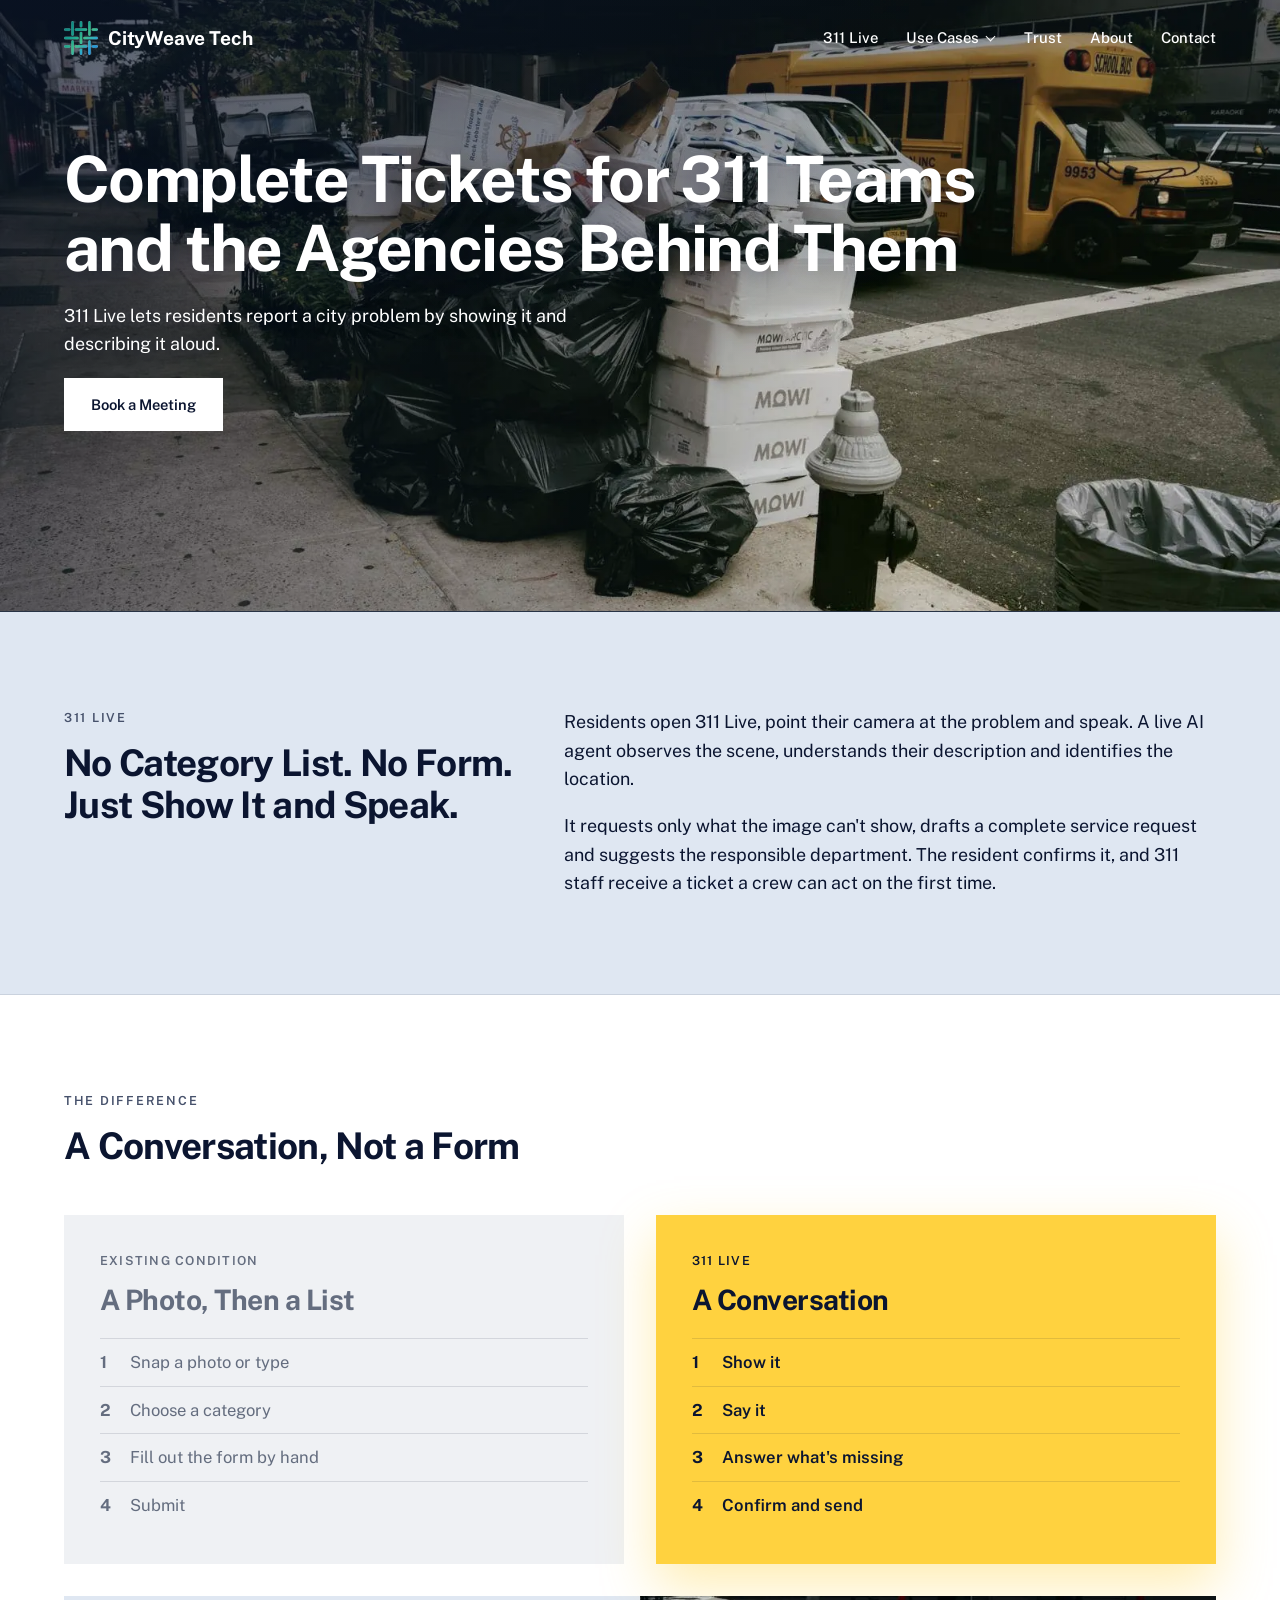
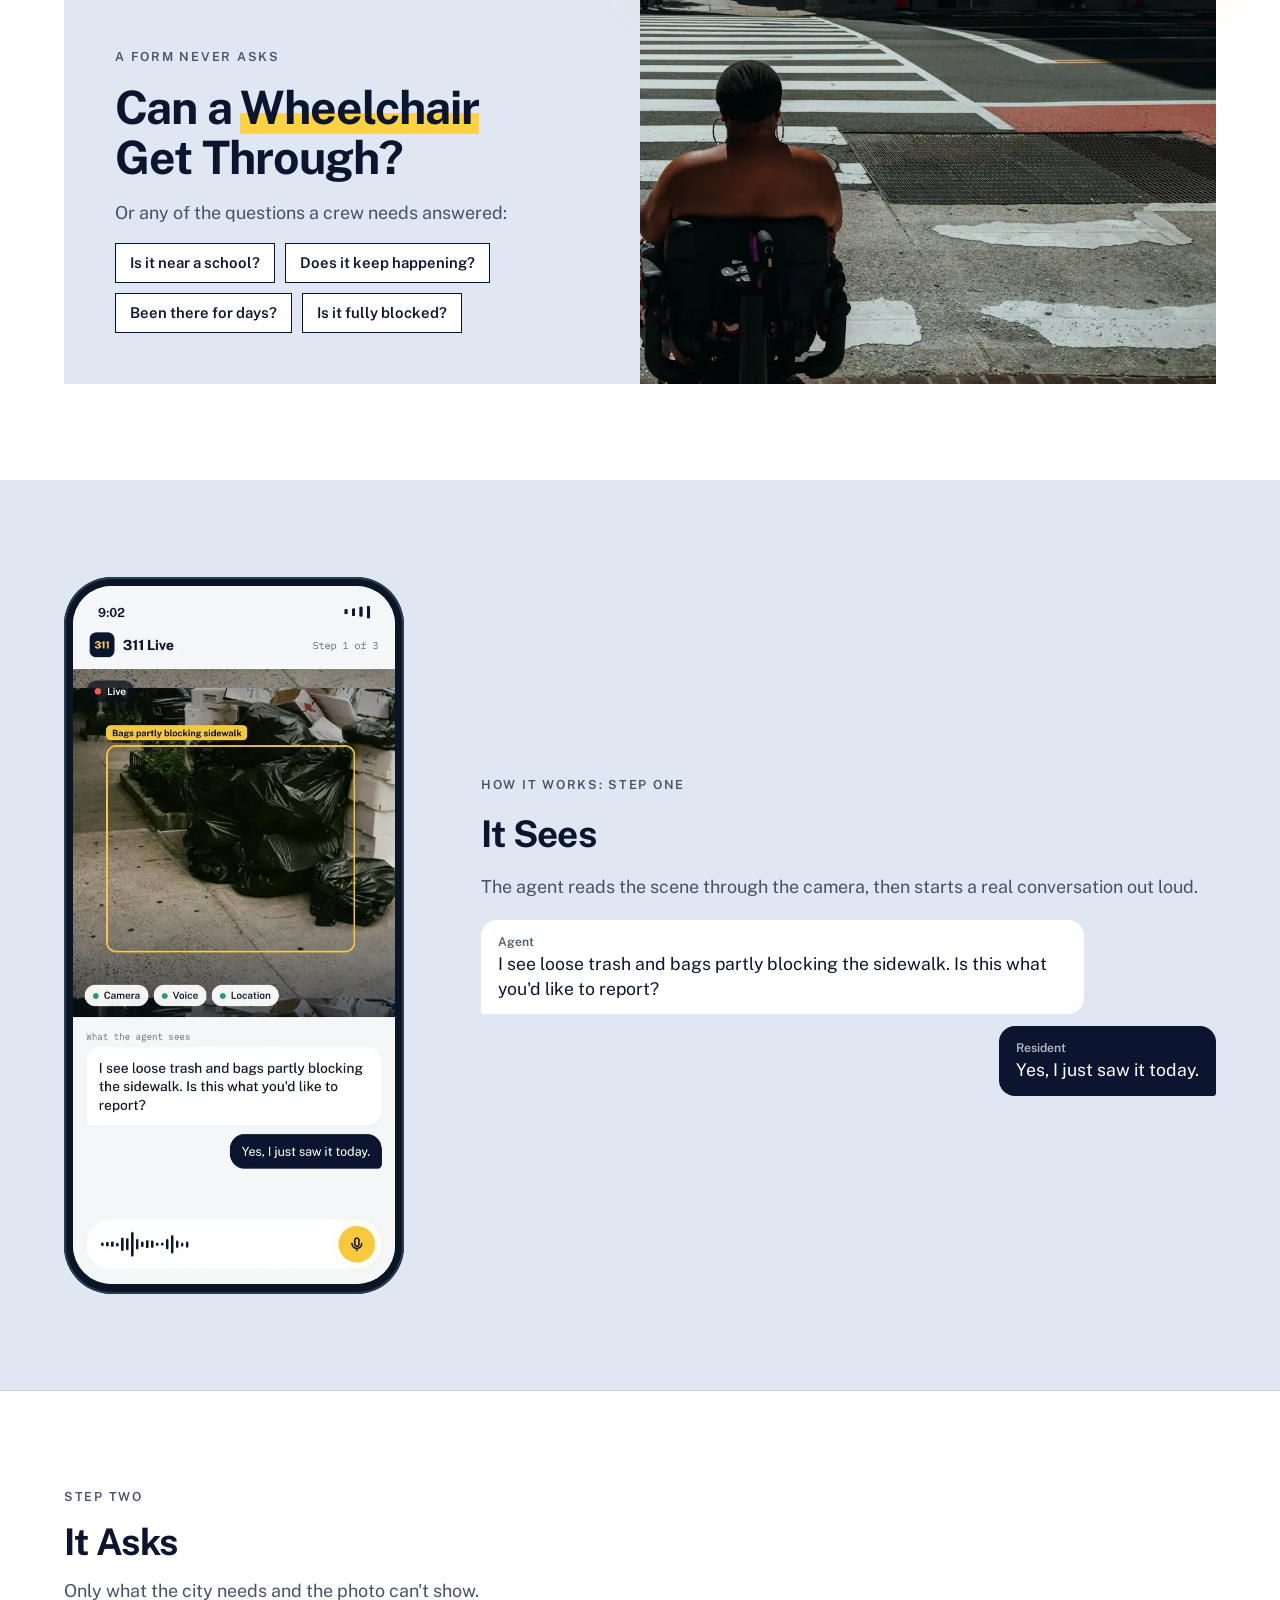
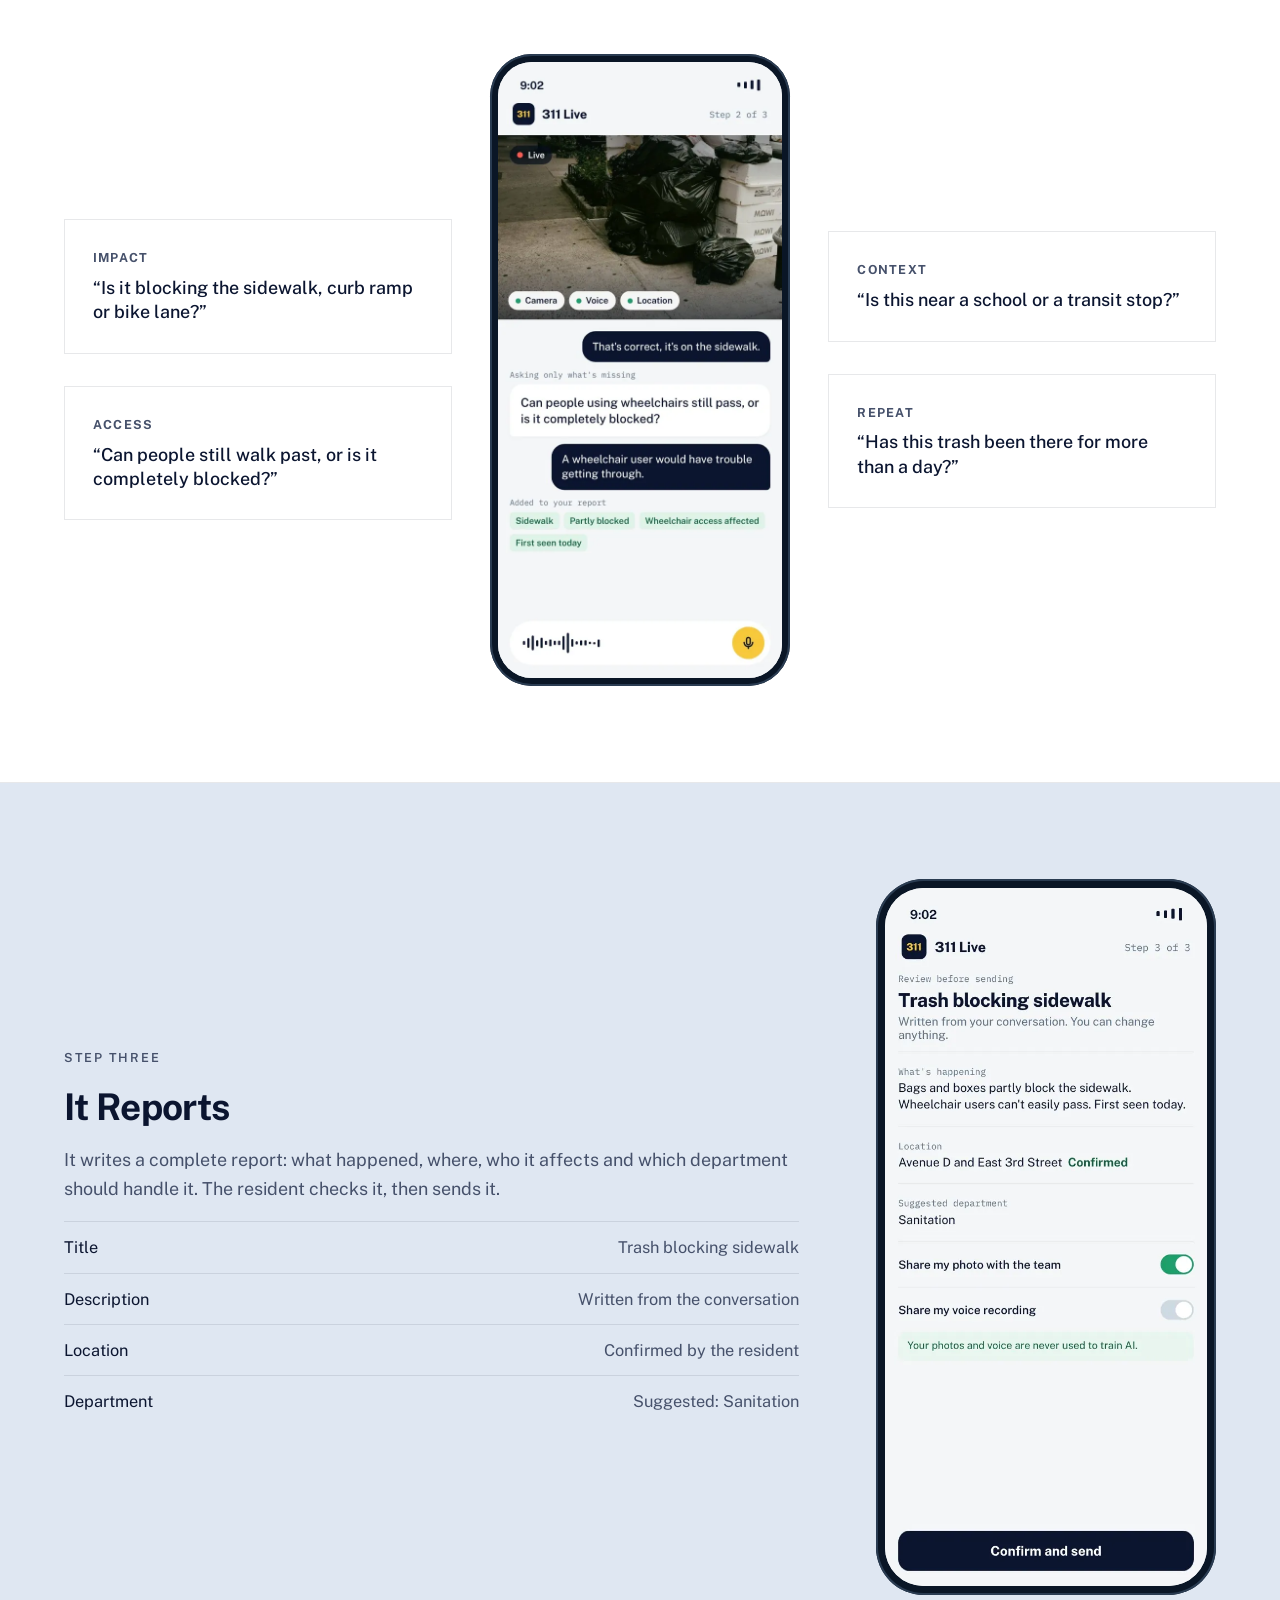
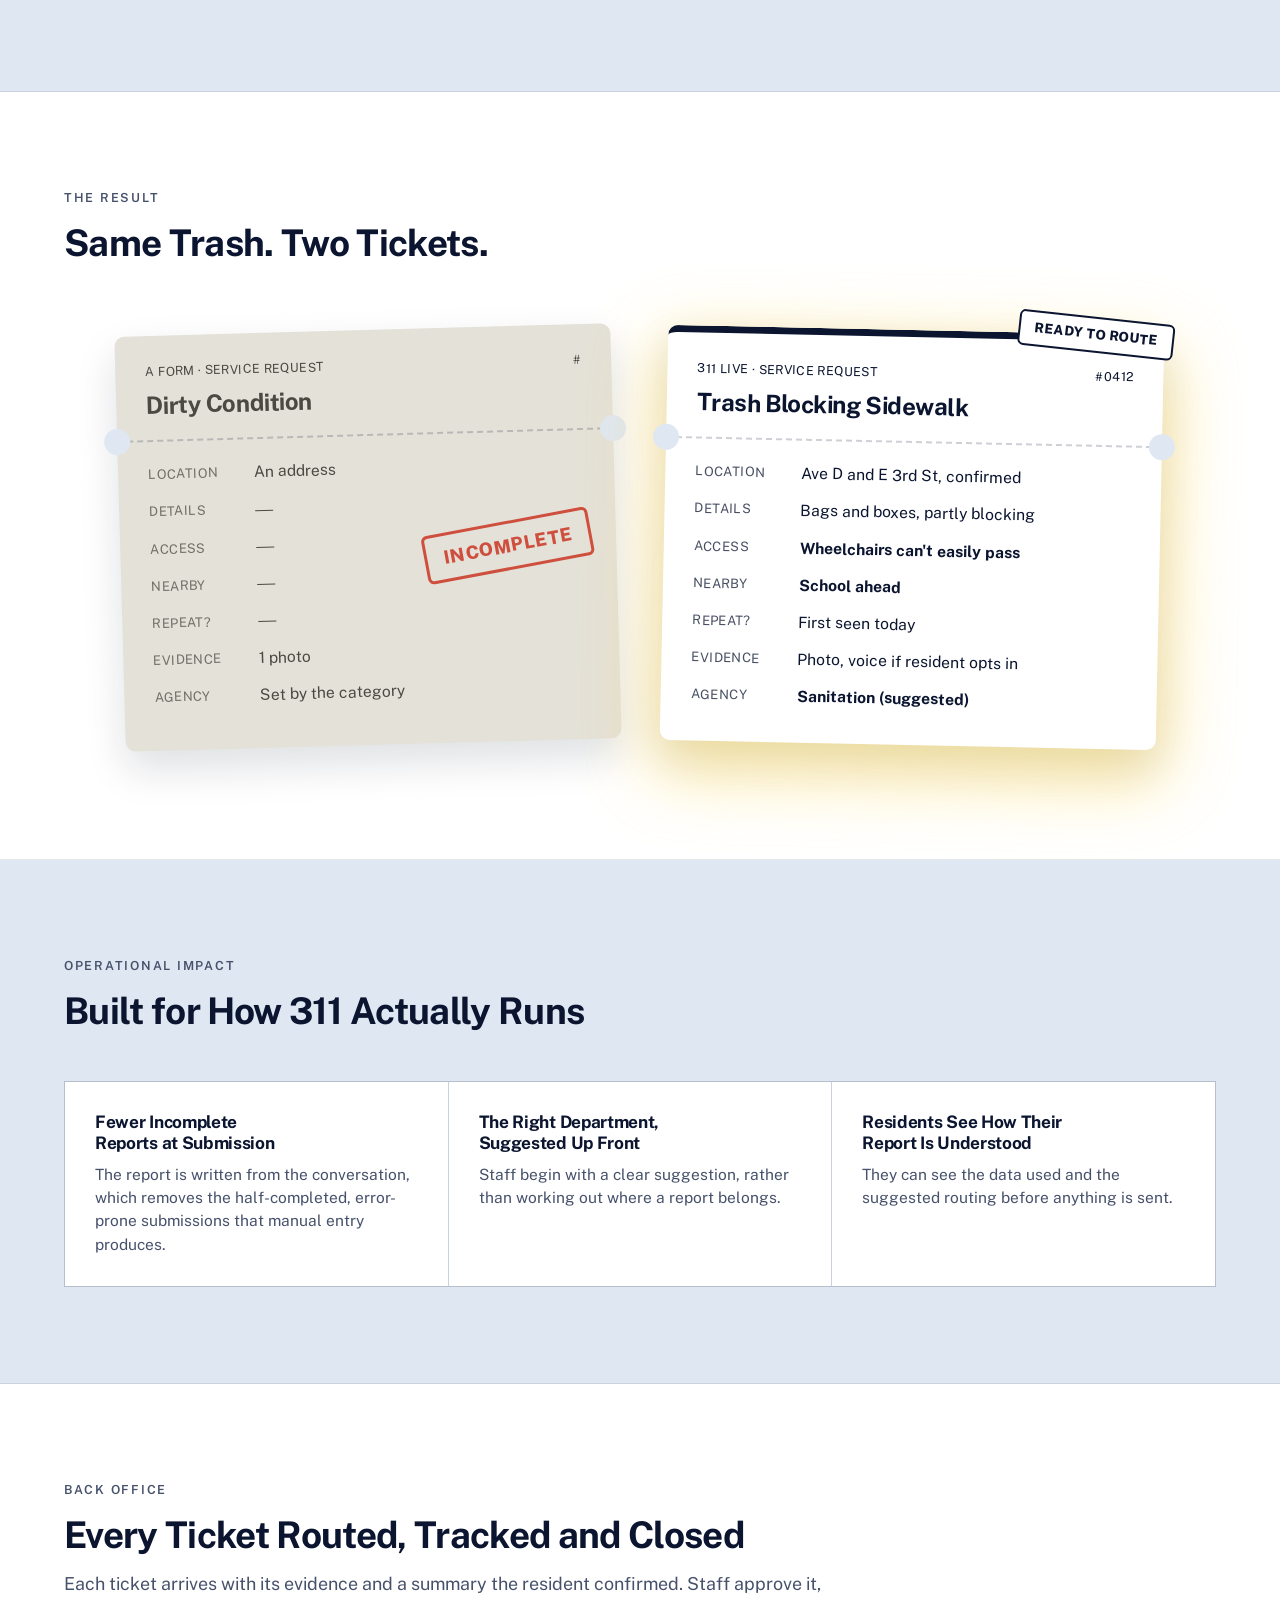
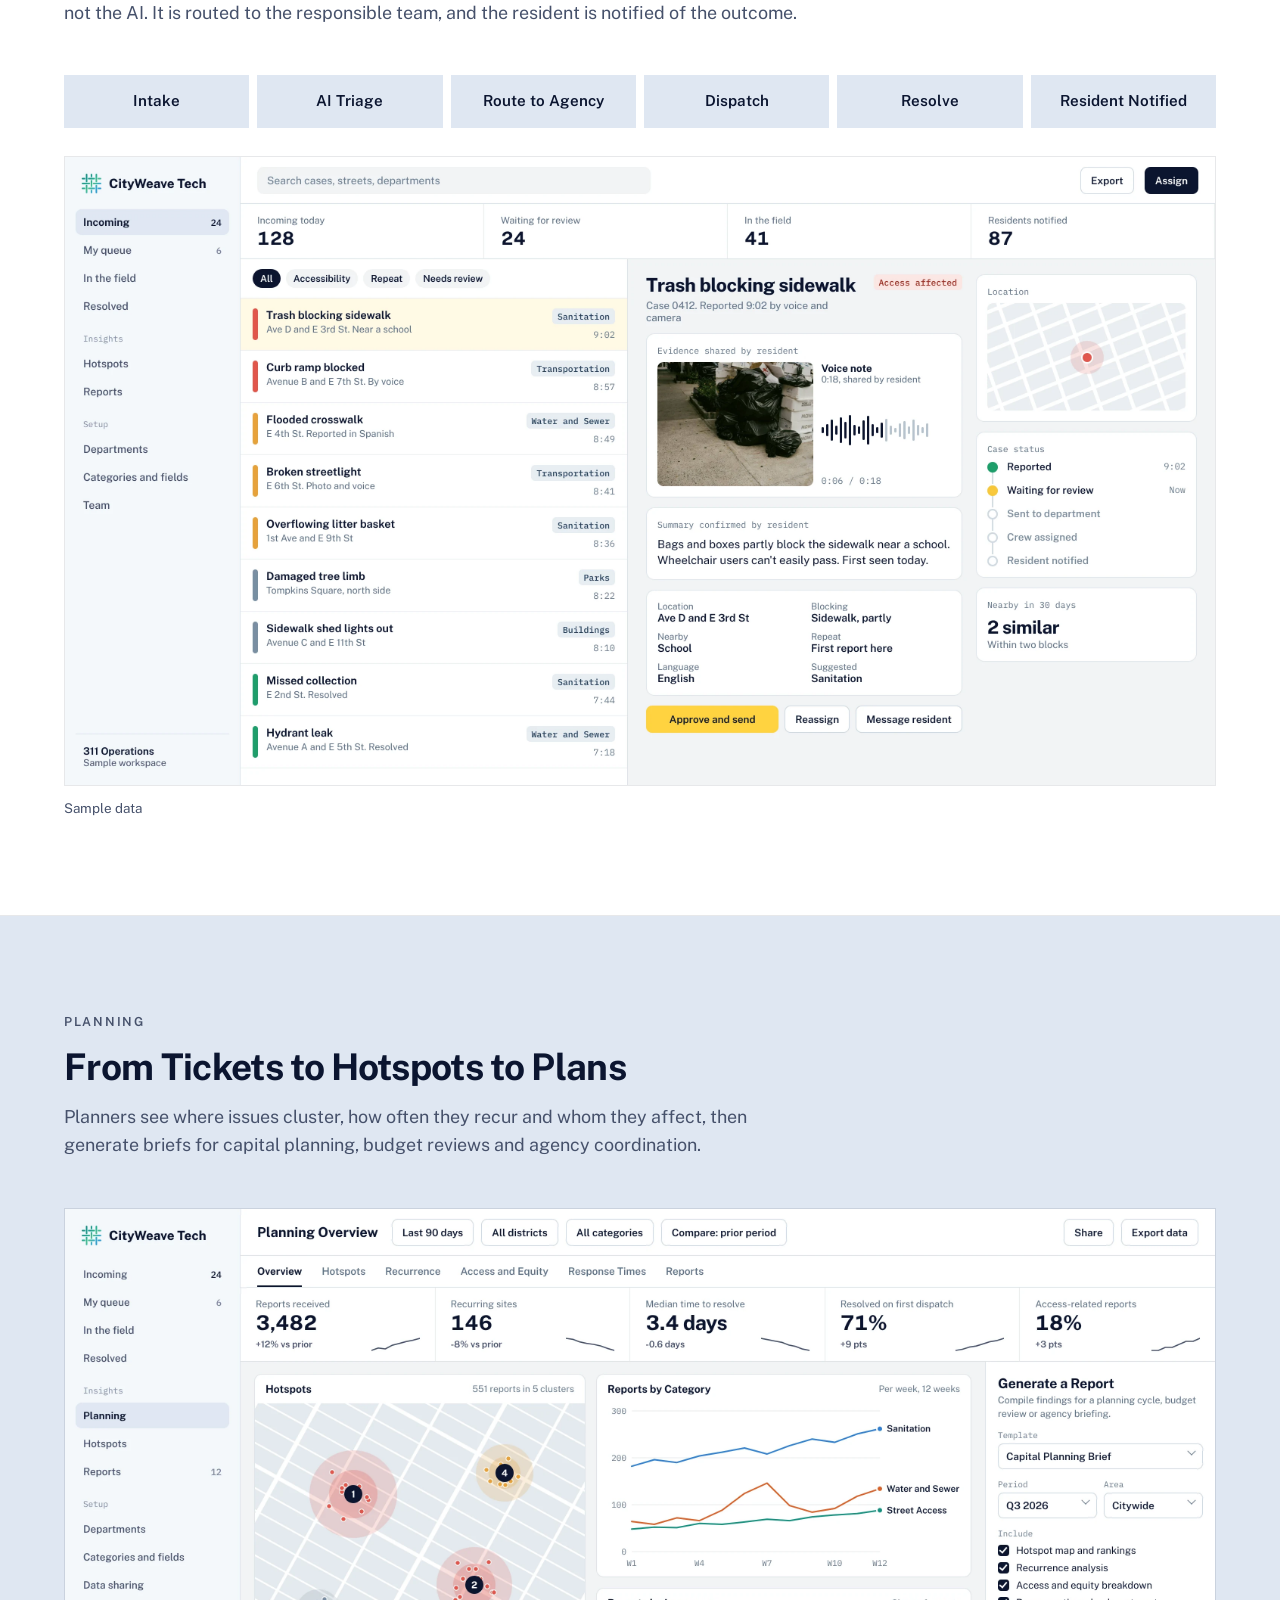
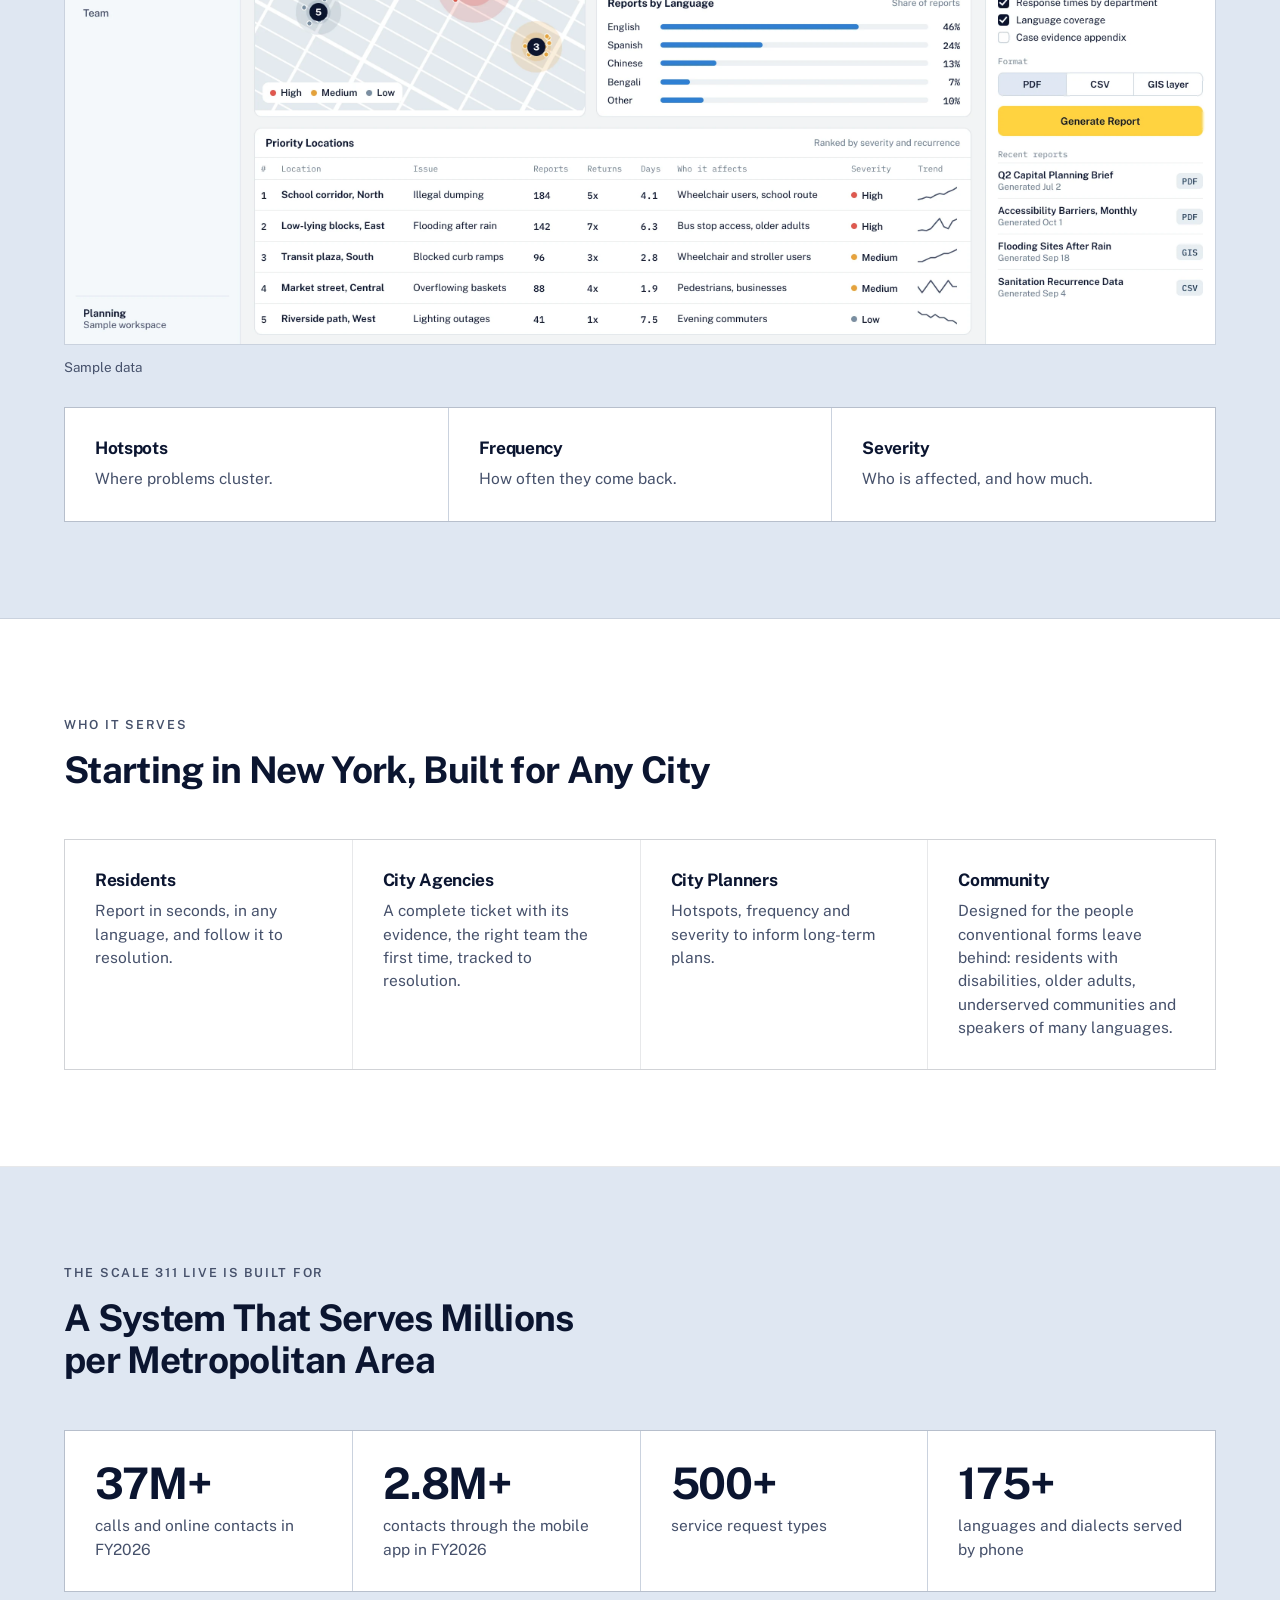
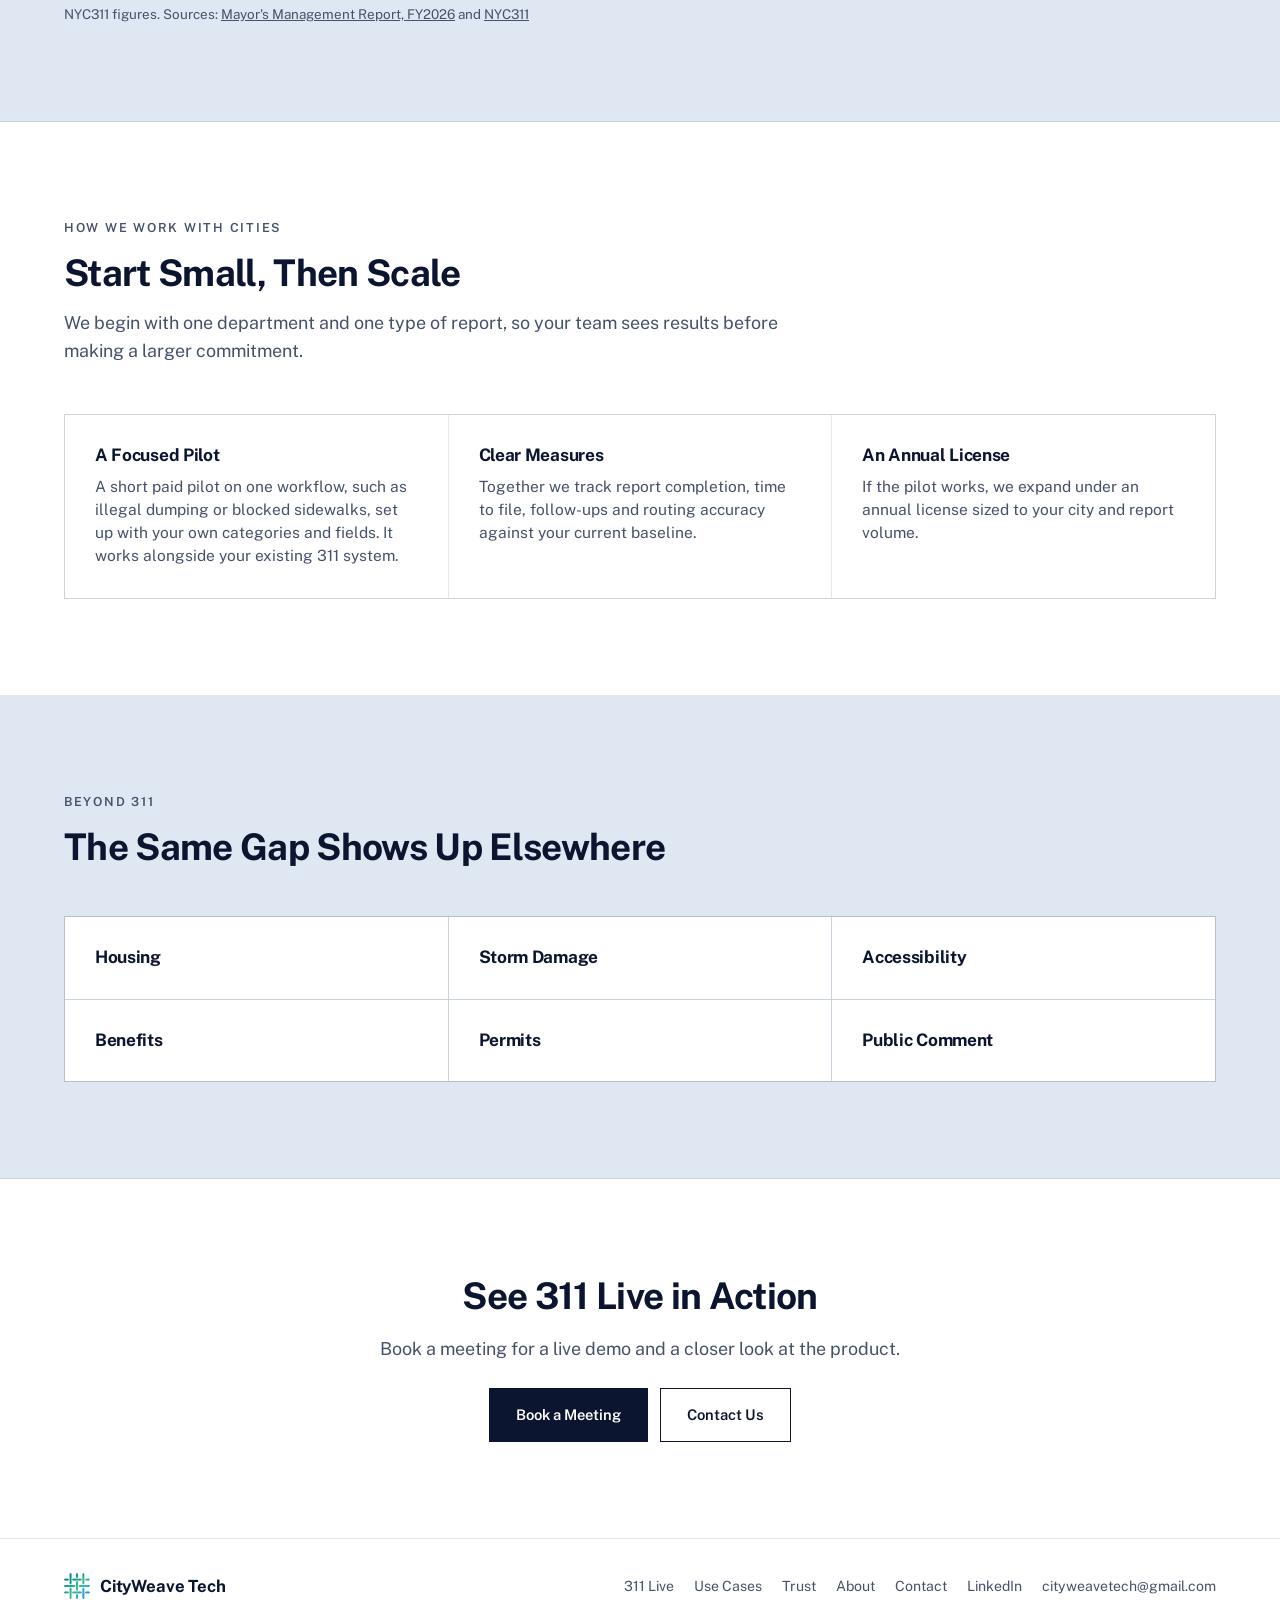
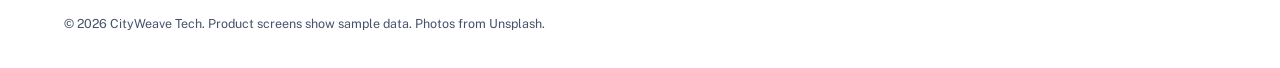
==== commit fb5ea51a: "Restore How We Work with Cities section via build.py and fix alternating section backgrounds Co-Auth" ====
--- a/311-live.html
+++ b/311-live.html
@@ -7,5 +7,5 @@
 <div class="exc"><small>Existing Condition</small><h3>A Photo, Then a List</h3><ol><li><b>1</b>Snap a photo or type</li><li><b>2</b>Choose a category</li><li><b>3</b>Fill out the form by hand</li><li><b>4</b>Submit</li></ol></div>
 <div class="exc me"><small>311 Live</small><h3>A Conversation</h3><ol><li><b>1</b>Show it</li><li><b>2</b>Say it</li><li><b>3</b>Answer what's missing</li><li><b>4</b>Confirm and send</li></ol></div></div>
 <div class="qs in"><div><span class="lab">A Form Never Asks</span><h2>Can a <em>Wheelchair</em> Get Through?</h2><p style="color:var(--mute);font-size:1.12rem">Or any of the questions a crew needs answered:</p><div class="chips"><span>Is it near a school?</span><span>Does it keep happening?</span><span>Been there for days?</span><span>Is it fully blocked?</span></div></div><img src="assets/wheelchair.webp" loading="lazy" alt="A person using a wheelchair waiting at a crosswalk, seen from behind"></div></div></section><section class="s band"><div class="w conv"><div class="pv"><video data-loop autoplay muted loop playsinline preload="metadata" poster="assets/live-see.webp" aria-label="Animation of the agent identifying trash bags through the camera"><source src="assets/live-see.mp4" type="video/mp4"></video></div><div class="tx"><span class="lab">How It Works: Step One</span><h2>It Sees</h2><p>The agent reads the scene through the camera, then starts a real conversation out loud.</p><div class="talk"><p class="ag"><small>Agent</small>I see loose trash and bags partly blocking the sidewalk. Is this what you'd like to report?</p><p class="me"><small>Resident</small>Yes, I just saw it today.</p></div></div></div></section><section class="s"><div class="w"><div class="top"><span class="lab">Step Two</span><h2>It Asks</h2><p style="color:var(--mute);font-size:1.12rem">Only what the city needs and the photo can't show.</p></div><div class="asks"><div class="side"><div class="qq"><small>Impact</small><p>“Is it blocking the sidewalk, curb ramp or bike lane?”</p></div><div class="qq"><small>Access</small><p>“Can people still walk past, or is it completely blocked?”</p></div></div><div class="pv"><video data-loop autoplay muted loop playsinline preload="metadata" poster="assets/live-ask.webp" aria-label="Animation of the agent asking about wheelchair access"><source src="assets/live-ask.mp4" type="video/mp4"></video></div><div class="side"><div class="qq"><small>Context</small><p>“Is this near a school or a transit stop?”</p></div><div class="qq"><small>Repeat</small><p>“Has this trash been there for more than a day?”</p></div></div></div></div></section><section class="s band"><div class="w conv rev"><div class="tx"><span class="lab">Step Three</span><h2>It Reports</h2><p>It writes a complete report: what happened, where, who it affects and which department should handle it. The resident checks it, then sends it.</p><ul class="fl2"><li>Title <span>Trash blocking sidewalk</span></li><li>Description <span>Written from the conversation</span></li><li>Location <span>Confirmed by the resident</span></li><li>Department <span>Suggested: Sanitation</span></li></ul></div><div class="pv"><video data-loop autoplay muted loop playsinline preload="metadata" poster="assets/live-report.webp" aria-label="Animation of a report being written for the resident to confirm"><source src="assets/live-report.mp4" type="video/mp4"></video></div></div></section><section class="s"><div class="w"><div class="top"><span class="lab">The Result</span><h2>Same Trash. Two Tickets.</h2></div><div class="tix"><article class="tkt"><small><span>A Form &middot; Service Request</span><span>#</span></small><h3>Dirty Condition</h3><div class="perf"></div><dl><div><dt>Location</dt><dd>An address</dd></div><div><dt>Details</dt><dd><i class="nil"></i></dd></div><div><dt>Access</dt><dd><i class="nil"></i></dd></div><div><dt>Nearby</dt><dd><i class="nil"></i></dd></div><div><dt>Repeat?</dt><dd><i class="nil"></i></dd></div><div><dt>Evidence</dt><dd>1 photo</dd></div><div><dt>Agency</dt><dd>Set by the category</dd></div></dl><span class="stamp no">Incomplete</span></article>
-<article class="tkt ok"><small><span>311 Live &middot; Service Request</span><span>#0412</span></small><h3>Trash Blocking Sidewalk</h3><div class="perf"></div><dl><div><dt>Location</dt><dd>Ave D and E 3rd St, confirmed</dd></div><div><dt>Details</dt><dd>Bags and boxes, partly blocking</dd></div><div><dt>Access</dt><dd><b>Wheelchairs can't easily pass</b></dd></div><div><dt>Nearby</dt><dd><b>School ahead</b></dd></div><div><dt>Repeat?</dt><dd>First seen today</dd></div><div><dt>Evidence</dt><dd>Photo, voice if resident opts in</dd></div><div><dt>Agency</dt><dd><b>Sanitation (suggested)</b></dd></div></dl><span class="stamp go">Ready to Route</span></article></div></div></section><section class="s band"><div class="w"><div class="top"><span class="lab">Operational Impact</span><h2>Built for How 311 Actually Runs</h2></div><div class="g g3"><div class="c"><h3>Fewer Incomplete Reports at Submission</h3><p>The report is written from the conversation, which removes the half-completed, error-prone submissions that manual entry produces.</p></div><div class="c"><h3>The Right Department, Suggested Up Front</h3><p>Staff begin with a clear suggestion, rather than working out where a report belongs.</p></div><div class="c"><h3>Residents See How Their Report Is Understood</h3><p>They can see the data used and the suggested routing before anything is sent.</p></div></div></div></section><section class="s"><div class="w"><div class="top"><span class="lab">Back Office</span><h2>Every Ticket Routed, Tracked and Closed</h2><p style="color:var(--mute);font-size:1.12rem">Each ticket arrives with its evidence and a summary the resident confirmed. Staff approve it, not the AI. It is routed to the responsible team, and the resident is notified of the outcome.</p></div><ol class="flow"><li>Intake</li><li>AI Triage</li><li>Route to Agency</li><li>Dispatch</li><li>Resolve</li><li>Resident Notified</li></ol><div class="shotw" tabindex="0" role="group" aria-label="CityWeave back office with a case queue, evidence, summary and status"><img class="shot" src="assets/console-cases.webp" loading="lazy" alt="CityWeave back office with a case queue, evidence, summary and status"></div><p class="cap">Sample data<span class="swipe">. Swipe to see more</span></p></div></section><section class="s band"><div class="w"><div class="top"><span class="lab">Planning</span><h2>From Tickets to Hotspots to Plans</h2><p style="color:var(--mute);font-size:1.12rem">Planners see where issues cluster, how often they recur and whom they affect, then generate briefs for capital planning, budget reviews and agency coordination.</p></div><div class="shotw" tabindex="0" role="group" aria-label="Planning dashboard with hotspot map, category trends, language coverage, ranked locations and a report generator"><img class="shot" src="assets/console-hotspots.webp" loading="lazy" alt="Planning dashboard with hotspot map, category trends, language coverage, ranked locations and a report generator"></div><p class="cap">Sample data<span class="swipe">. Swipe to see more</span></p><div style="height:28px"></div><div class="g g3"><div class="c"><h3>Hotspots</h3><p>Where problems cluster.</p></div><div class="c"><h3>Frequency</h3><p>How often they come back.</p></div><div class="c"><h3>Severity</h3><p>Who is affected, and how much.</p></div></div></div></section><section class="s"><div class="w"><div class="top"><span class="lab">Who It Serves</span><h2>Starting in New York, Built for Any City</h2></div><div class="g g4"><div class="c"><h3>Residents</h3><p>Report in seconds, in any language, and follow it to resolution.</p></div><div class="c"><h3>City Agencies</h3><p>A complete ticket with its evidence, the right team the first time, tracked to resolution.</p></div><div class="c"><h3>City Planners</h3><p>Hotspots, frequency and severity to inform long-term plans.</p></div><div class="c"><h3>Community</h3><p>Designed for the people conventional forms leave behind: residents with disabilities, older adults, underserved communities and speakers of many languages.</p></div></div></div></section><section class="s band"><div class="w"><div class="top"><span class="lab">The Scale 311 Live Is Built For</span><h2>A System That Serves Millions per Metropolitan Area</h2></div><div class="g g4 stat"><div class="c"><strong>37M+</strong><p>calls and online contacts in FY2026</p></div><div class="c"><strong>2.8M+</strong><p>contacts through the mobile app in FY2026</p></div><div class="c"><strong>500+</strong><p>service request types</p></div><div class="c"><strong>175+</strong><p>languages and dialects served by phone</p></div></div><p class="cap">NYC311 figures. Sources: <a href="https://www.nyc.gov/assets/operations/downloads/pdf/mmr2026/311.pdf">Mayor's Management Report, FY2026</a> and <a href="https://portal.311.nyc.gov/about-nyc-311/">NYC311</a></p></div></section><section class="s"><div class="w"><div class="top"><span class="lab">Beyond 311</span><h2>The Same Gap Shows Up Elsewhere</h2></div><div class="g g3"><div class="c"><h3>Housing</h3></div><div class="c"><h3>Storm Damage</h3></div><div class="c"><h3>Accessibility</h3></div><div class="c"><h3>Benefits</h3></div><div class="c"><h3>Permits</h3></div><div class="c"><h3>Public Comment</h3></div></div></div></section><section class="s ctr band"><div class="w"><h2>See 311 Live in Action</h2><p>Book a meeting for a live demo and a closer look at the product.</p><div class="btns"><a class="btn" href="https://calendly.com/cityweavetech/30min">Book a Meeting</a><a class="btn ln" href="mailto:cityweavetech@gmail.com">Contact Us</a></div></div></section></main><footer><div class="w"><a class="brand" href="index.html"><img src="assets/logo-cityweave.png" width="200" height="200" alt="">CityWeave Tech</a><div class="fl"><a href="311-live.html">311 Live</a><a href="use-cases.html">Use Cases</a><a href="trust.html">Trust</a><a href="about.html">About</a><a href="contact.html">Contact</a><a href="https://www.linkedin.com/company/cityweave/">LinkedIn</a><a href="mailto:cityweavetech@gmail.com">cityweavetech@gmail.com</a></div>
+<article class="tkt ok"><small><span>311 Live &middot; Service Request</span><span>#0412</span></small><h3>Trash Blocking Sidewalk</h3><div class="perf"></div><dl><div><dt>Location</dt><dd>Ave D and E 3rd St, confirmed</dd></div><div><dt>Details</dt><dd>Bags and boxes, partly blocking</dd></div><div><dt>Access</dt><dd><b>Wheelchairs can't easily pass</b></dd></div><div><dt>Nearby</dt><dd><b>School ahead</b></dd></div><div><dt>Repeat?</dt><dd>First seen today</dd></div><div><dt>Evidence</dt><dd>Photo, voice if resident opts in</dd></div><div><dt>Agency</dt><dd><b>Sanitation (suggested)</b></dd></div></dl><span class="stamp go">Ready to Route</span></article></div></div></section><section class="s band"><div class="w"><div class="top"><span class="lab">Operational Impact</span><h2>Built for How 311 Actually Runs</h2></div><div class="g g3"><div class="c"><h3>Fewer Incomplete Reports at Submission</h3><p>The report is written from the conversation, which removes the half-completed, error-prone submissions that manual entry produces.</p></div><div class="c"><h3>The Right Department, Suggested Up Front</h3><p>Staff begin with a clear suggestion, rather than working out where a report belongs.</p></div><div class="c"><h3>Residents See How Their Report Is Understood</h3><p>They can see the data used and the suggested routing before anything is sent.</p></div></div></div></section><section class="s"><div class="w"><div class="top"><span class="lab">Back Office</span><h2>Every Ticket Routed, Tracked and Closed</h2><p style="color:var(--mute);font-size:1.12rem">Each ticket arrives with its evidence and a summary the resident confirmed. Staff approve it, not the AI. It is routed to the responsible team, and the resident is notified of the outcome.</p></div><ol class="flow"><li>Intake</li><li>AI Triage</li><li>Route to Agency</li><li>Dispatch</li><li>Resolve</li><li>Resident Notified</li></ol><div class="shotw" tabindex="0" role="group" aria-label="CityWeave back office with a case queue, evidence, summary and status"><img class="shot" src="assets/console-cases.webp" loading="lazy" alt="CityWeave back office with a case queue, evidence, summary and status"></div><p class="cap">Sample data<span class="swipe">. Swipe to see more</span></p></div></section><section class="s band"><div class="w"><div class="top"><span class="lab">Planning</span><h2>From Tickets to Hotspots to Plans</h2><p style="color:var(--mute);font-size:1.12rem">Planners see where issues cluster, how often they recur and whom they affect, then generate briefs for capital planning, budget reviews and agency coordination.</p></div><div class="shotw" tabindex="0" role="group" aria-label="Planning dashboard with hotspot map, category trends, language coverage, ranked locations and a report generator"><img class="shot" src="assets/console-hotspots.webp" loading="lazy" alt="Planning dashboard with hotspot map, category trends, language coverage, ranked locations and a report generator"></div><p class="cap">Sample data<span class="swipe">. Swipe to see more</span></p><div style="height:28px"></div><div class="g g3"><div class="c"><h3>Hotspots</h3><p>Where problems cluster.</p></div><div class="c"><h3>Frequency</h3><p>How often they come back.</p></div><div class="c"><h3>Severity</h3><p>Who is affected, and how much.</p></div></div></div></section><section class="s"><div class="w"><div class="top"><span class="lab">Who It Serves</span><h2>Starting in New York, Built for Any City</h2></div><div class="g g4"><div class="c"><h3>Residents</h3><p>Report in seconds, in any language, and follow it to resolution.</p></div><div class="c"><h3>City Agencies</h3><p>A complete ticket with its evidence, the right team the first time, tracked to resolution.</p></div><div class="c"><h3>City Planners</h3><p>Hotspots, frequency and severity to inform long-term plans.</p></div><div class="c"><h3>Community</h3><p>Designed for the people conventional forms leave behind: residents with disabilities, older adults, underserved communities and speakers of many languages.</p></div></div></div></section><section class="s band"><div class="w"><div class="top"><span class="lab">The Scale 311 Live Is Built For</span><h2>A System That Serves Millions per Metropolitan Area</h2></div><div class="g g4 stat"><div class="c"><strong>37M+</strong><p>calls and online contacts in FY2026</p></div><div class="c"><strong>2.8M+</strong><p>contacts through the mobile app in FY2026</p></div><div class="c"><strong>500+</strong><p>service request types</p></div><div class="c"><strong>175+</strong><p>languages and dialects served by phone</p></div></div><p class="cap">NYC311 figures. Sources: <a href="https://www.nyc.gov/assets/operations/downloads/pdf/mmr2026/311.pdf">Mayor's Management Report, FY2026</a> and <a href="https://portal.311.nyc.gov/about-nyc-311/">NYC311</a></p></div></section><section class="s"><div class="w"><div class="top"><span class="lab">How We Work with Cities</span><h2>Start Small, Then Scale</h2><p style="color:var(--mute);font-size:1.12rem">We begin with one department and one type of report, so your team sees results before making a larger commitment.</p></div><div class="g g3"><div class="c"><h3>A Focused Pilot</h3><p>A short paid pilot on one workflow, such as illegal dumping or blocked sidewalks, set up with your own categories and fields. It works alongside your existing 311 system.</p></div><div class="c"><h3>Clear Measures</h3><p>Together we track report completion, time to file, follow-ups and routing accuracy against your current baseline.</p></div><div class="c"><h3>An Annual License</h3><p>If the pilot works, we expand under an annual license sized to your city and report volume.</p></div></div></div></section><section class="s band"><div class="w"><div class="top"><span class="lab">Beyond 311</span><h2>The Same Gap Shows Up Elsewhere</h2></div><div class="g g3"><div class="c"><h3>Housing</h3></div><div class="c"><h3>Storm Damage</h3></div><div class="c"><h3>Accessibility</h3></div><div class="c"><h3>Benefits</h3></div><div class="c"><h3>Permits</h3></div><div class="c"><h3>Public Comment</h3></div></div></div></section><section class="s ctr"><div class="w"><h2>See 311 Live in Action</h2><p>Book a meeting for a live demo and a closer look at the product.</p><div class="btns"><a class="btn" href="https://calendly.com/cityweavetech/30min">Book a Meeting</a><a class="btn ln" href="mailto:cityweavetech@gmail.com">Contact Us</a></div></div></section></main><footer><div class="w"><a class="brand" href="index.html"><img src="assets/logo-cityweave.png" width="200" height="200" alt="">CityWeave Tech</a><div class="fl"><a href="311-live.html">311 Live</a><a href="use-cases.html">Use Cases</a><a href="trust.html">Trust</a><a href="about.html">About</a><a href="contact.html">Contact</a><a href="https://www.linkedin.com/company/cityweave/">LinkedIn</a><a href="mailto:cityweavetech@gmail.com">cityweavetech@gmail.com</a></div>
 <div class="fine">© 2026 CityWeave Tech. Product screens show sample data. Photos from Unsplash.</div></div></footer><script>if('scrollRestoration' in history){history.scrollRestoration='manual'}if(!location.hash){window.scrollTo(0,0)}addEventListener('pageshow',function(){if(!location.hash){window.scrollTo(0,0)}});(function(){var h=document.querySelector('header');function f(){h.classList.toggle('on',window.scrollY>40)}f();addEventListener('scroll',f,{passive:true})})();(function(){var v=document.querySelectorAll('video[data-loop]');if(!v.length)return;var i;if(window.matchMedia('(prefers-reduced-motion:reduce)').matches){for(i=0;i<v.length;i++){v[i].removeAttribute('autoplay');v[i].pause()}return}if('IntersectionObserver' in window){var o=new IntersectionObserver(function(e){e.forEach(function(x){if(x.isIntersecting){var p=x.target.play();if(p&&p.catch)p.catch(function(){})}else x.target.pause()})},{threshold:.2});for(i=0;i<v.length;i++)o.observe(v[i])}})();(function(){var d=document.querySelector('.dd'),m=document.querySelector('.ham');if(d&&window.matchMedia('(hover:none)').matches){d.firstElementChild.addEventListener('click',function(e){if(!d.classList.contains('open')){e.preventDefault();d.classList.add('open')}})}document.addEventListener('click',function(e){if(d&&!d.contains(e.target))d.classList.remove('open');if(m&&m.open&&!m.contains(e.target))m.open=false})})();</script></body></html>
